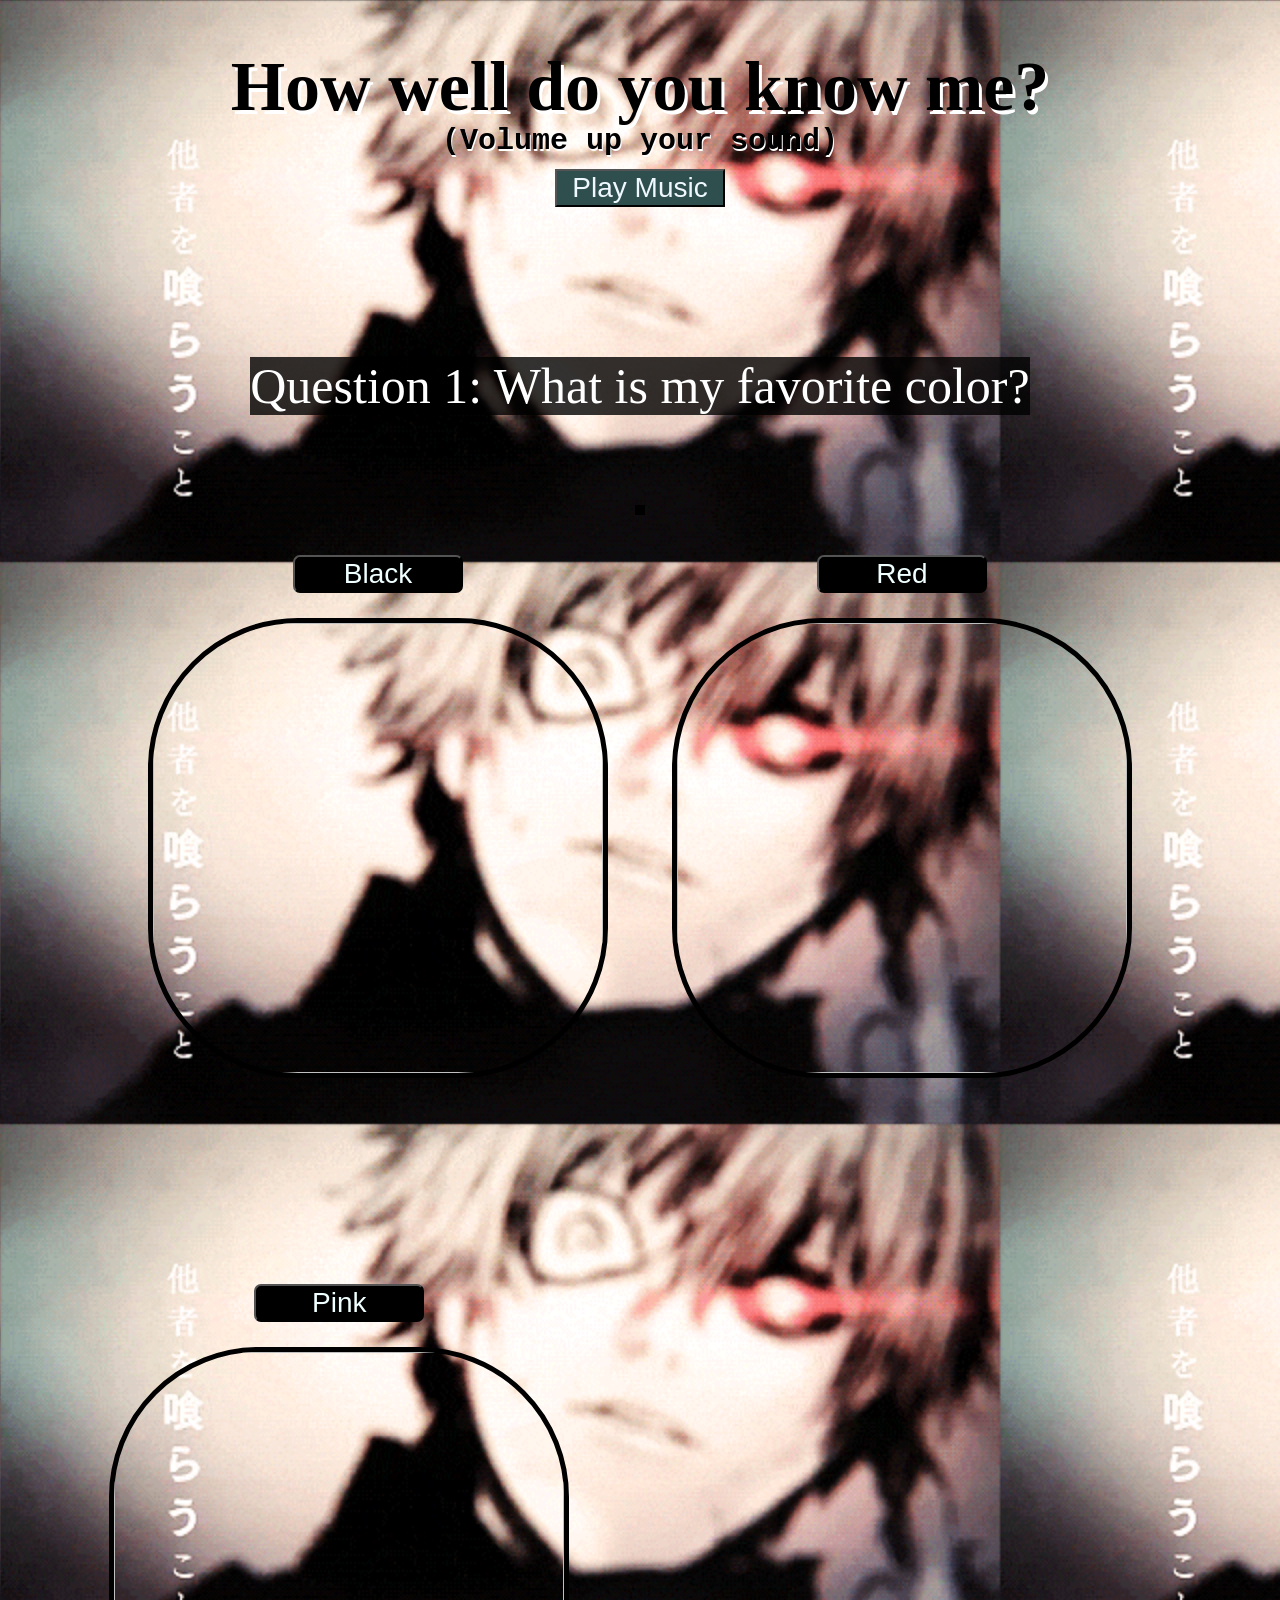
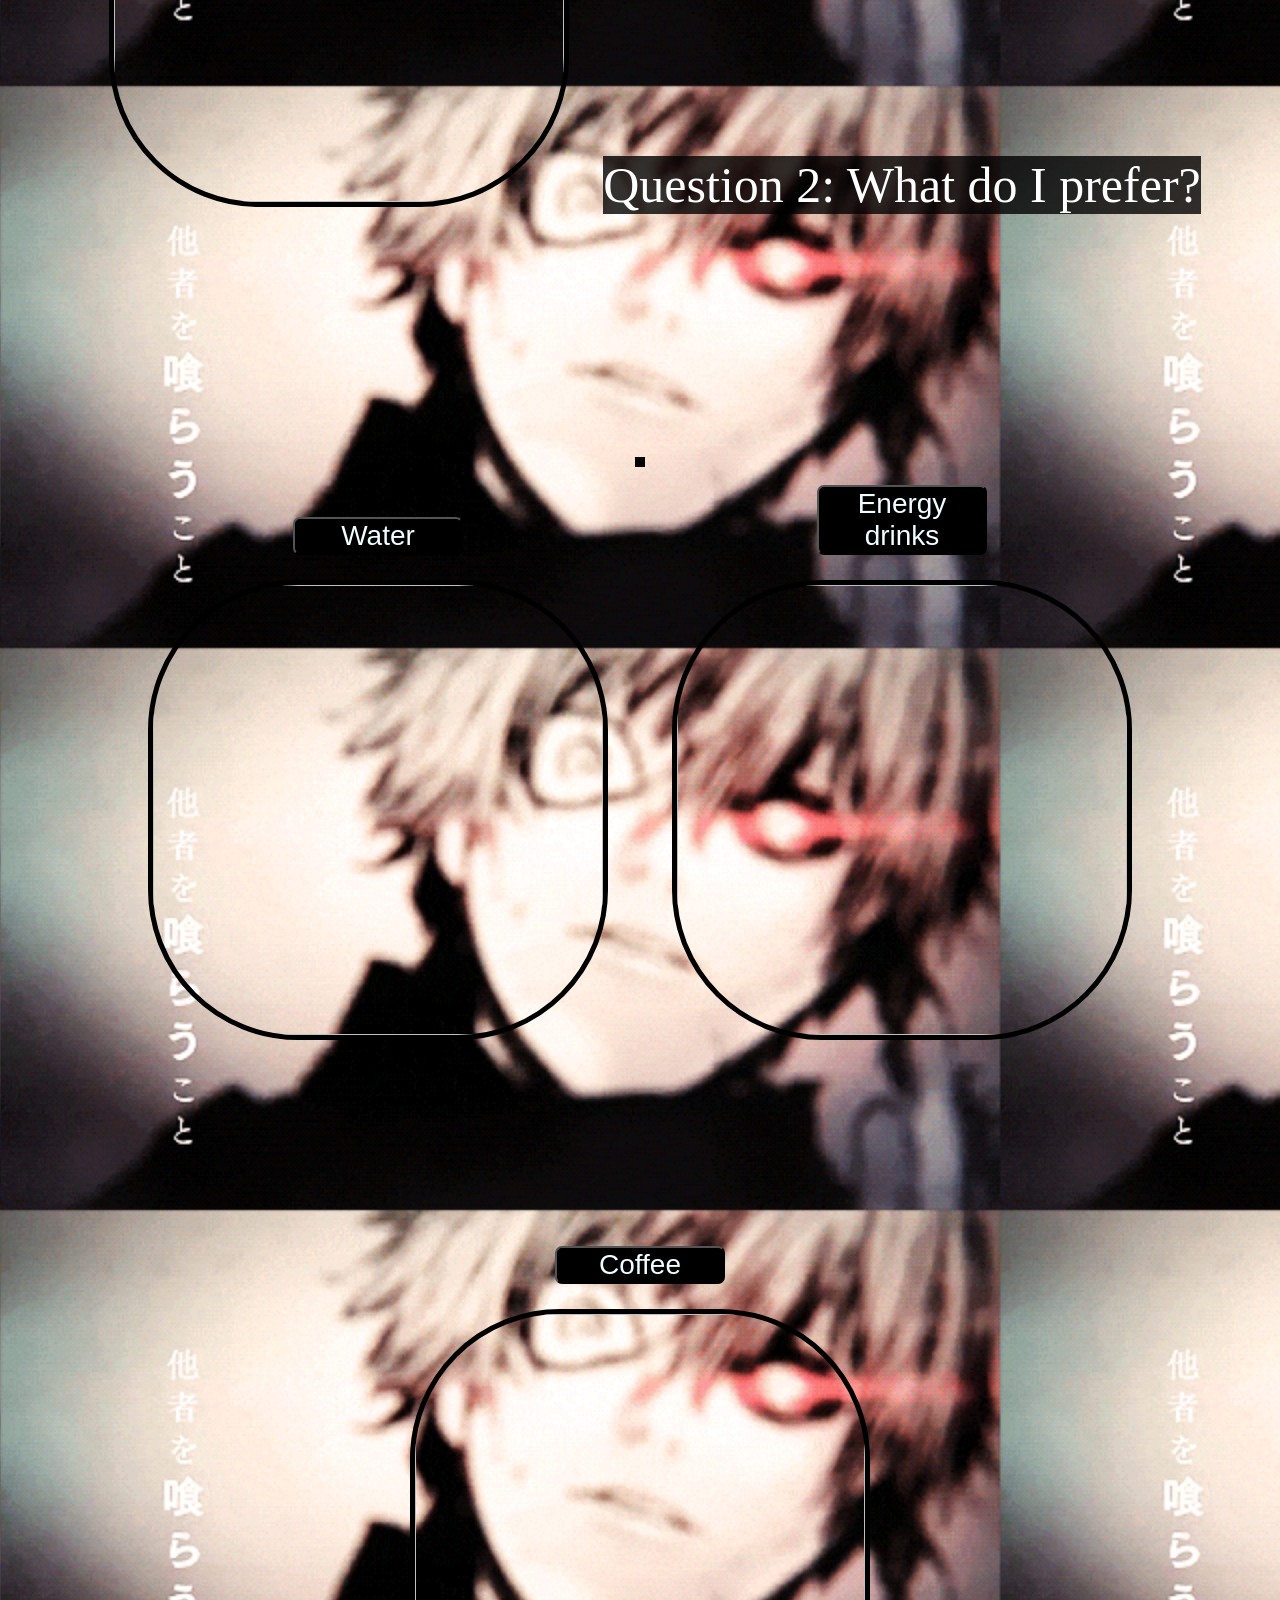
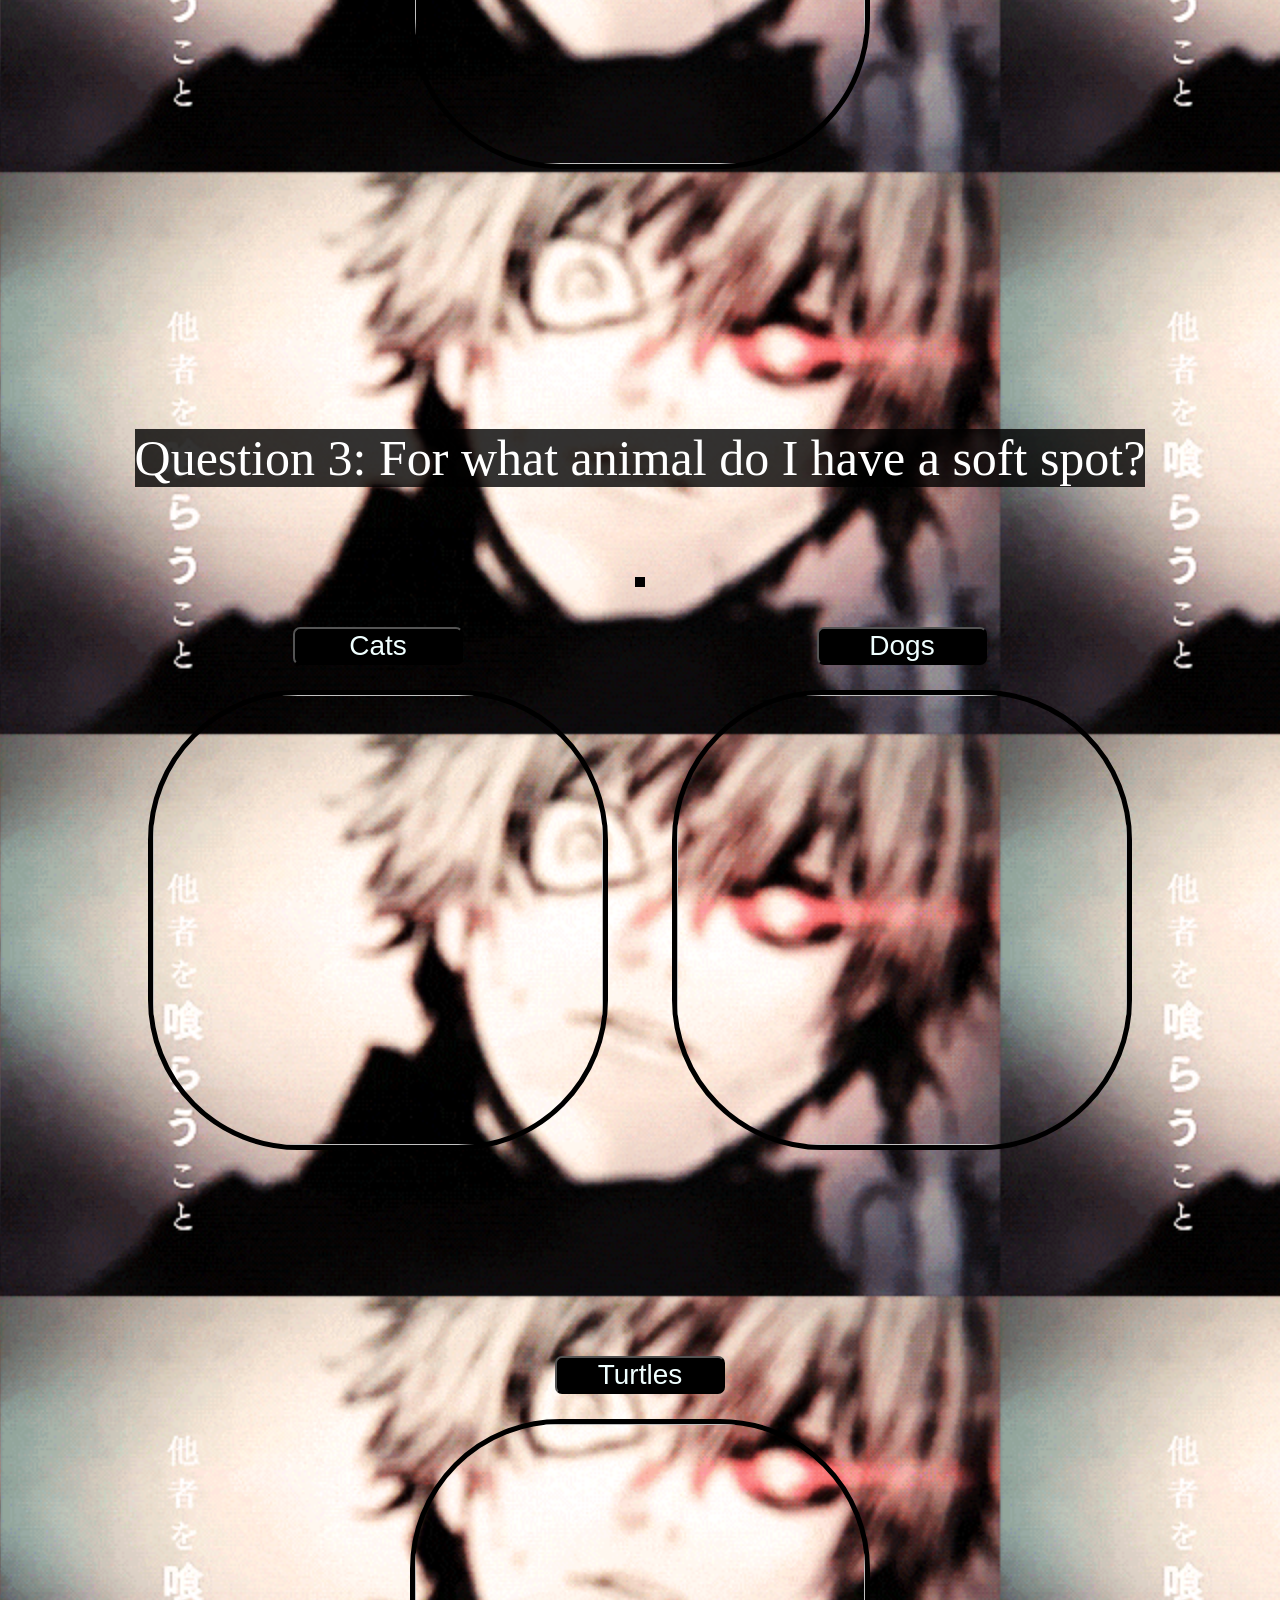
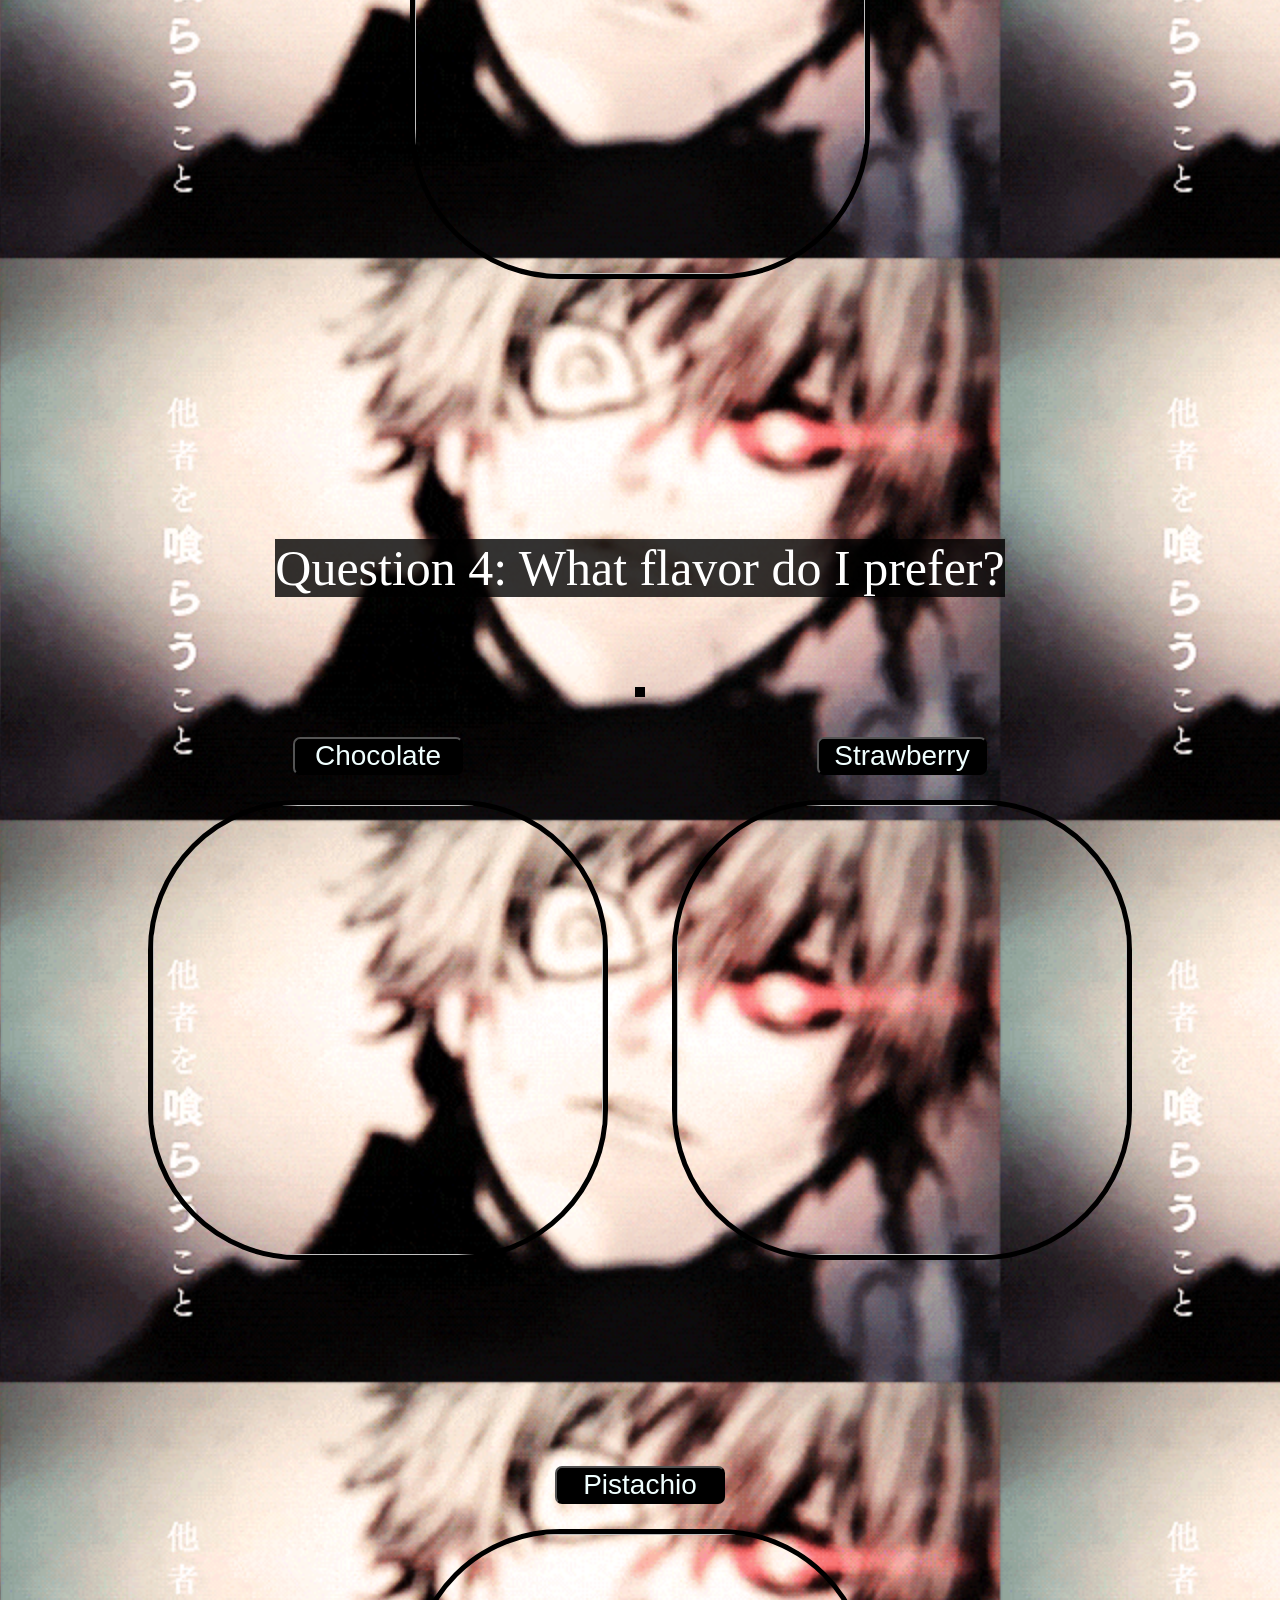
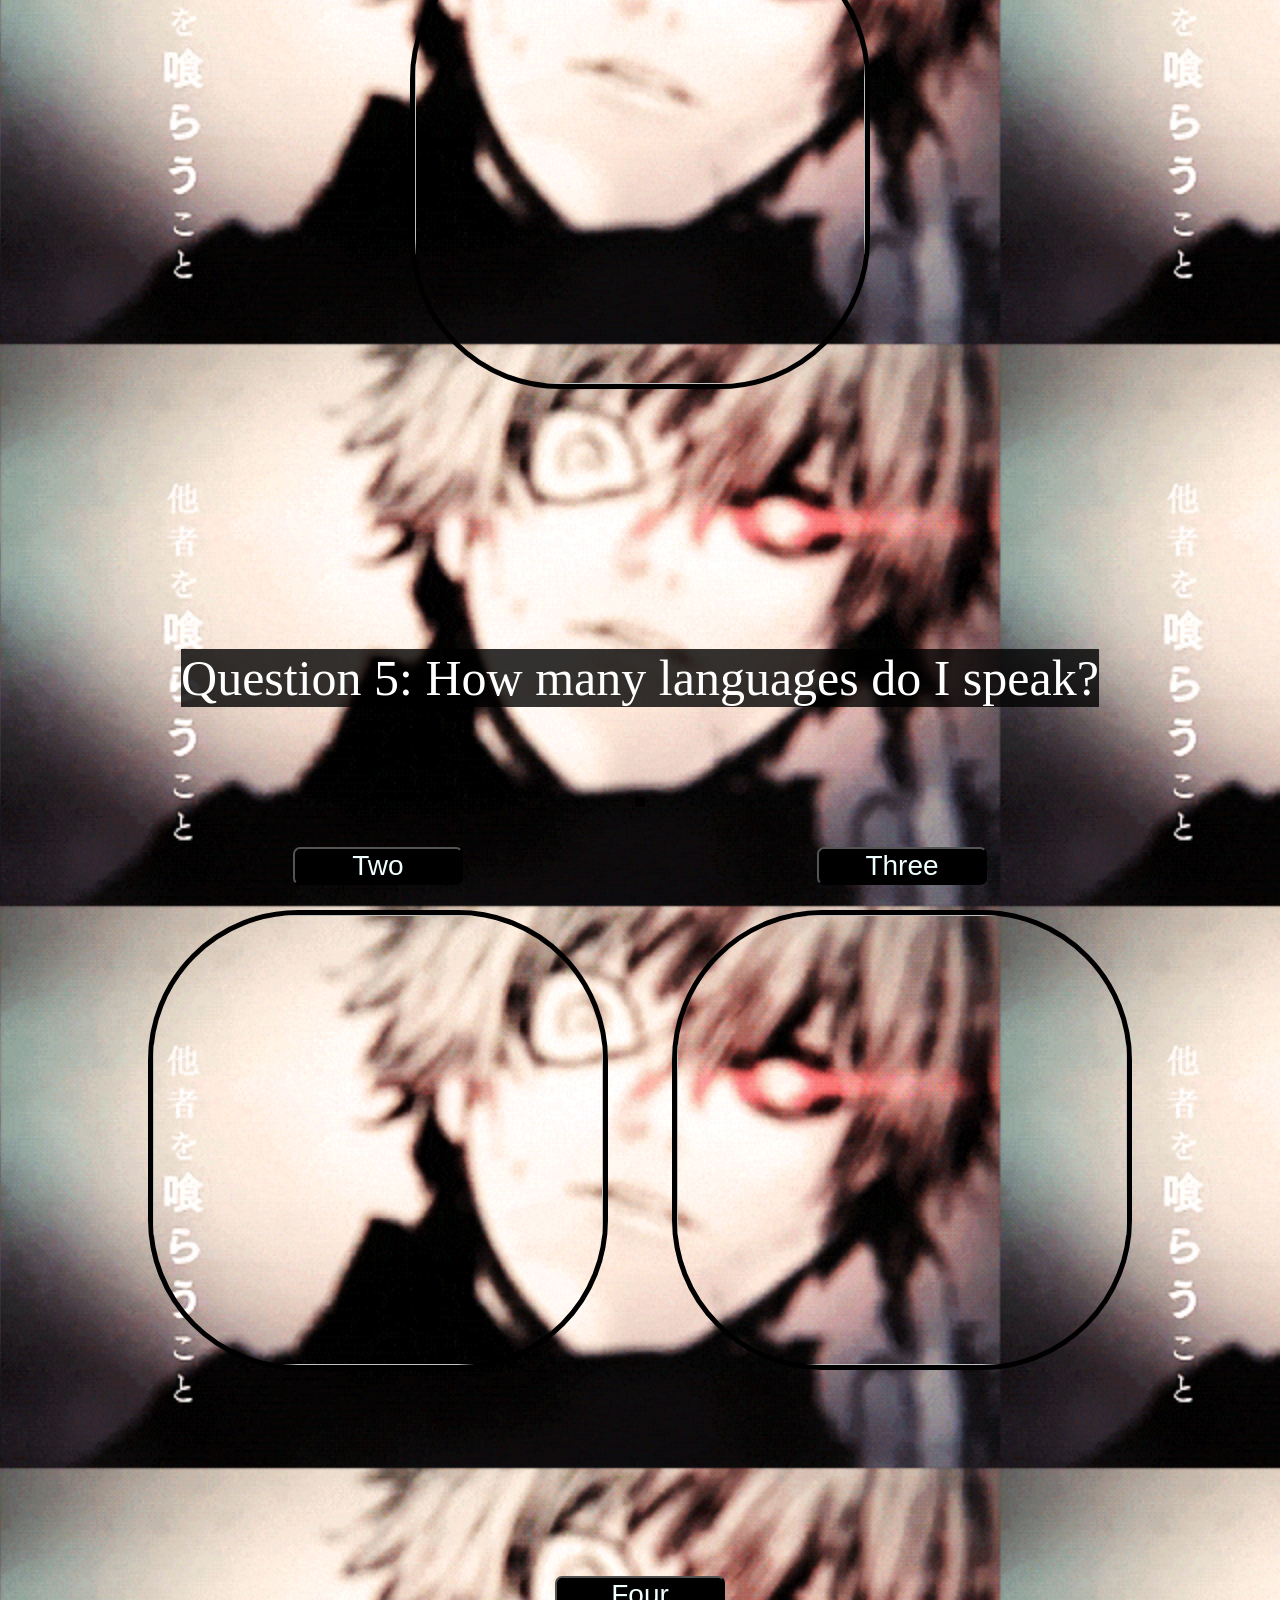
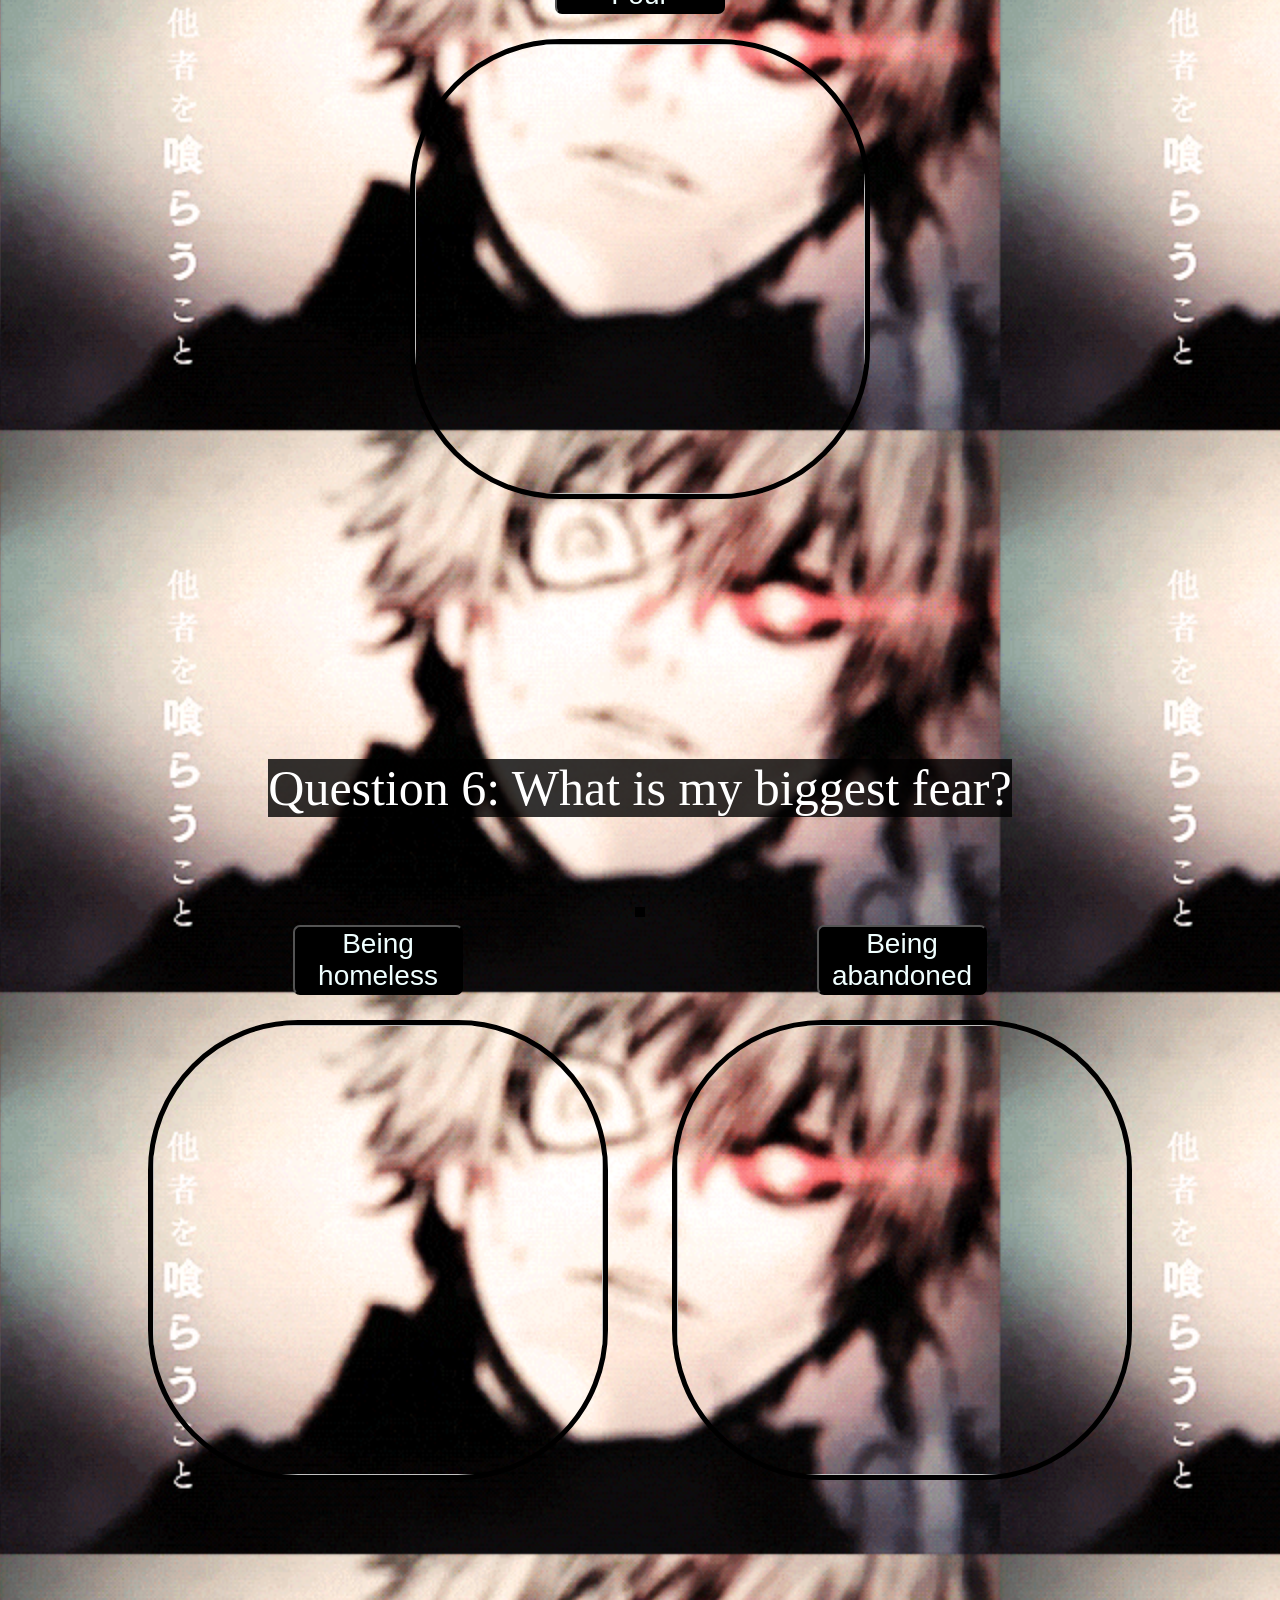
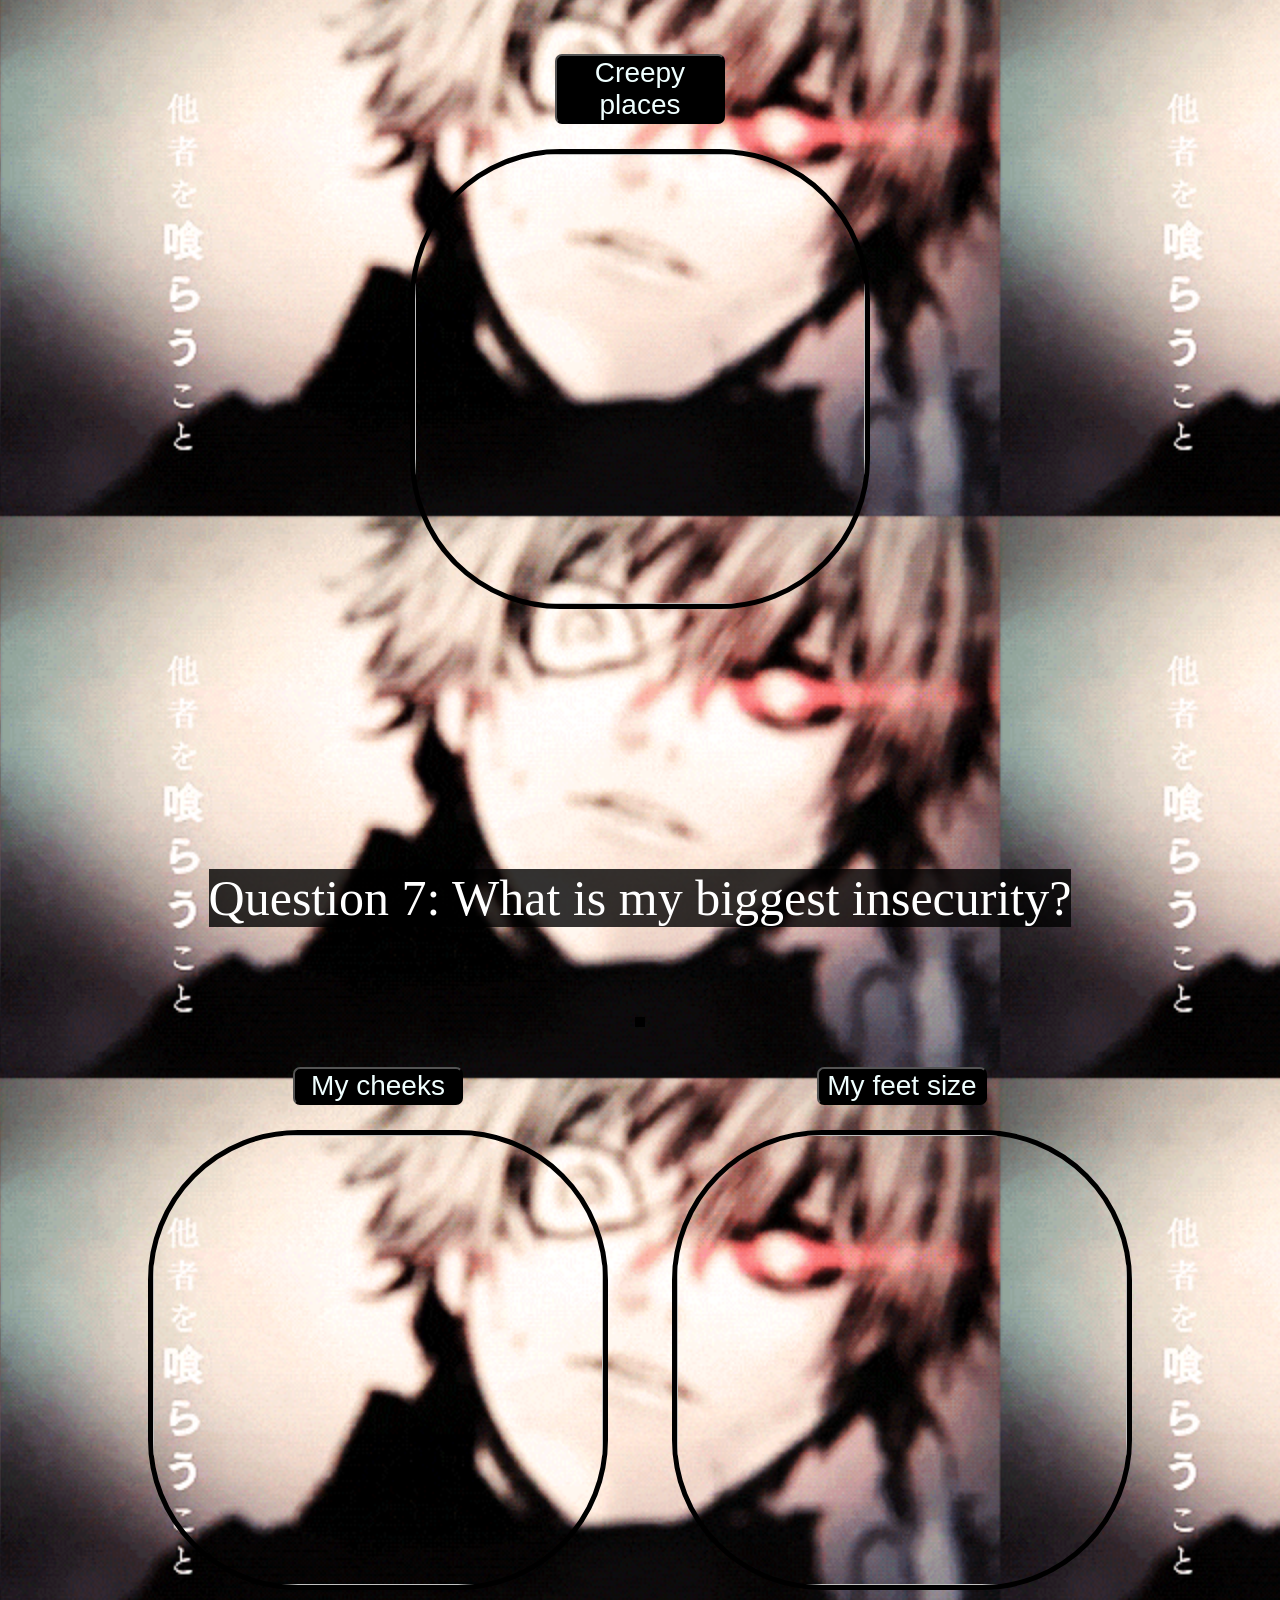
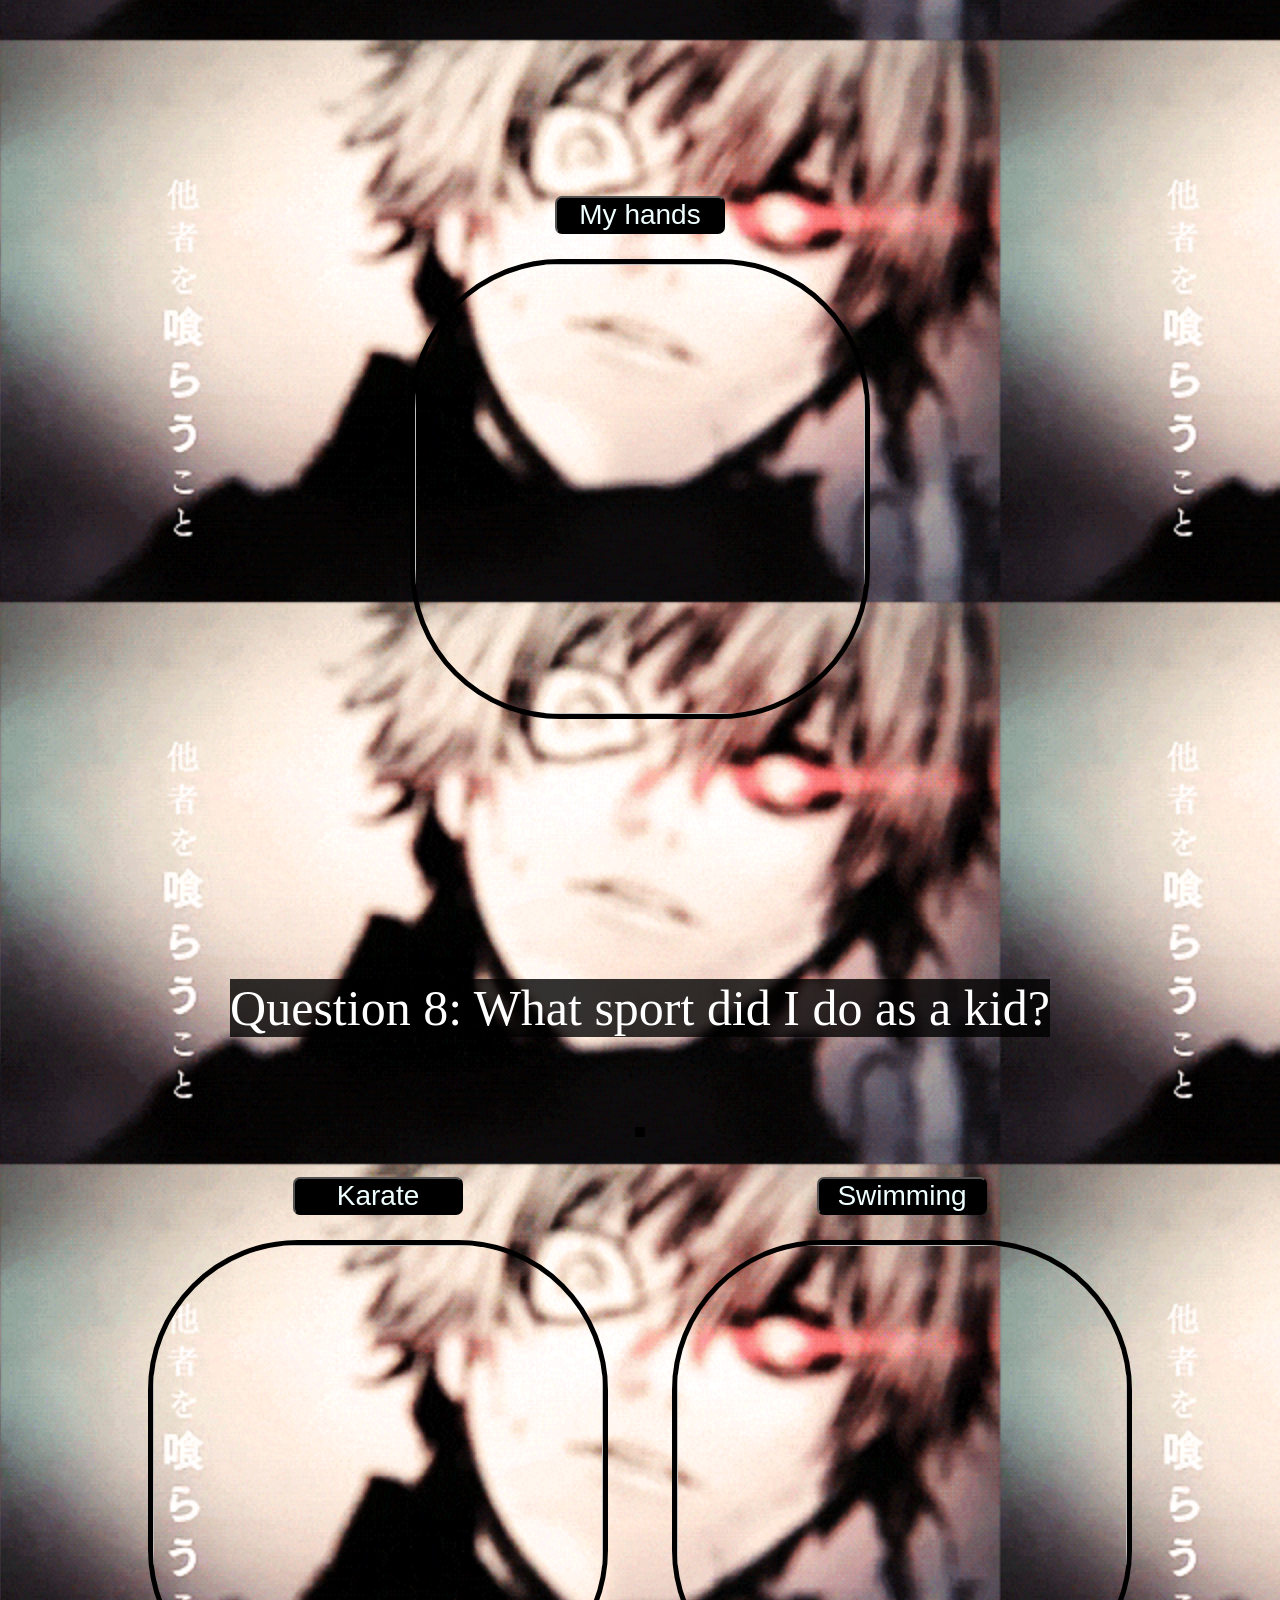
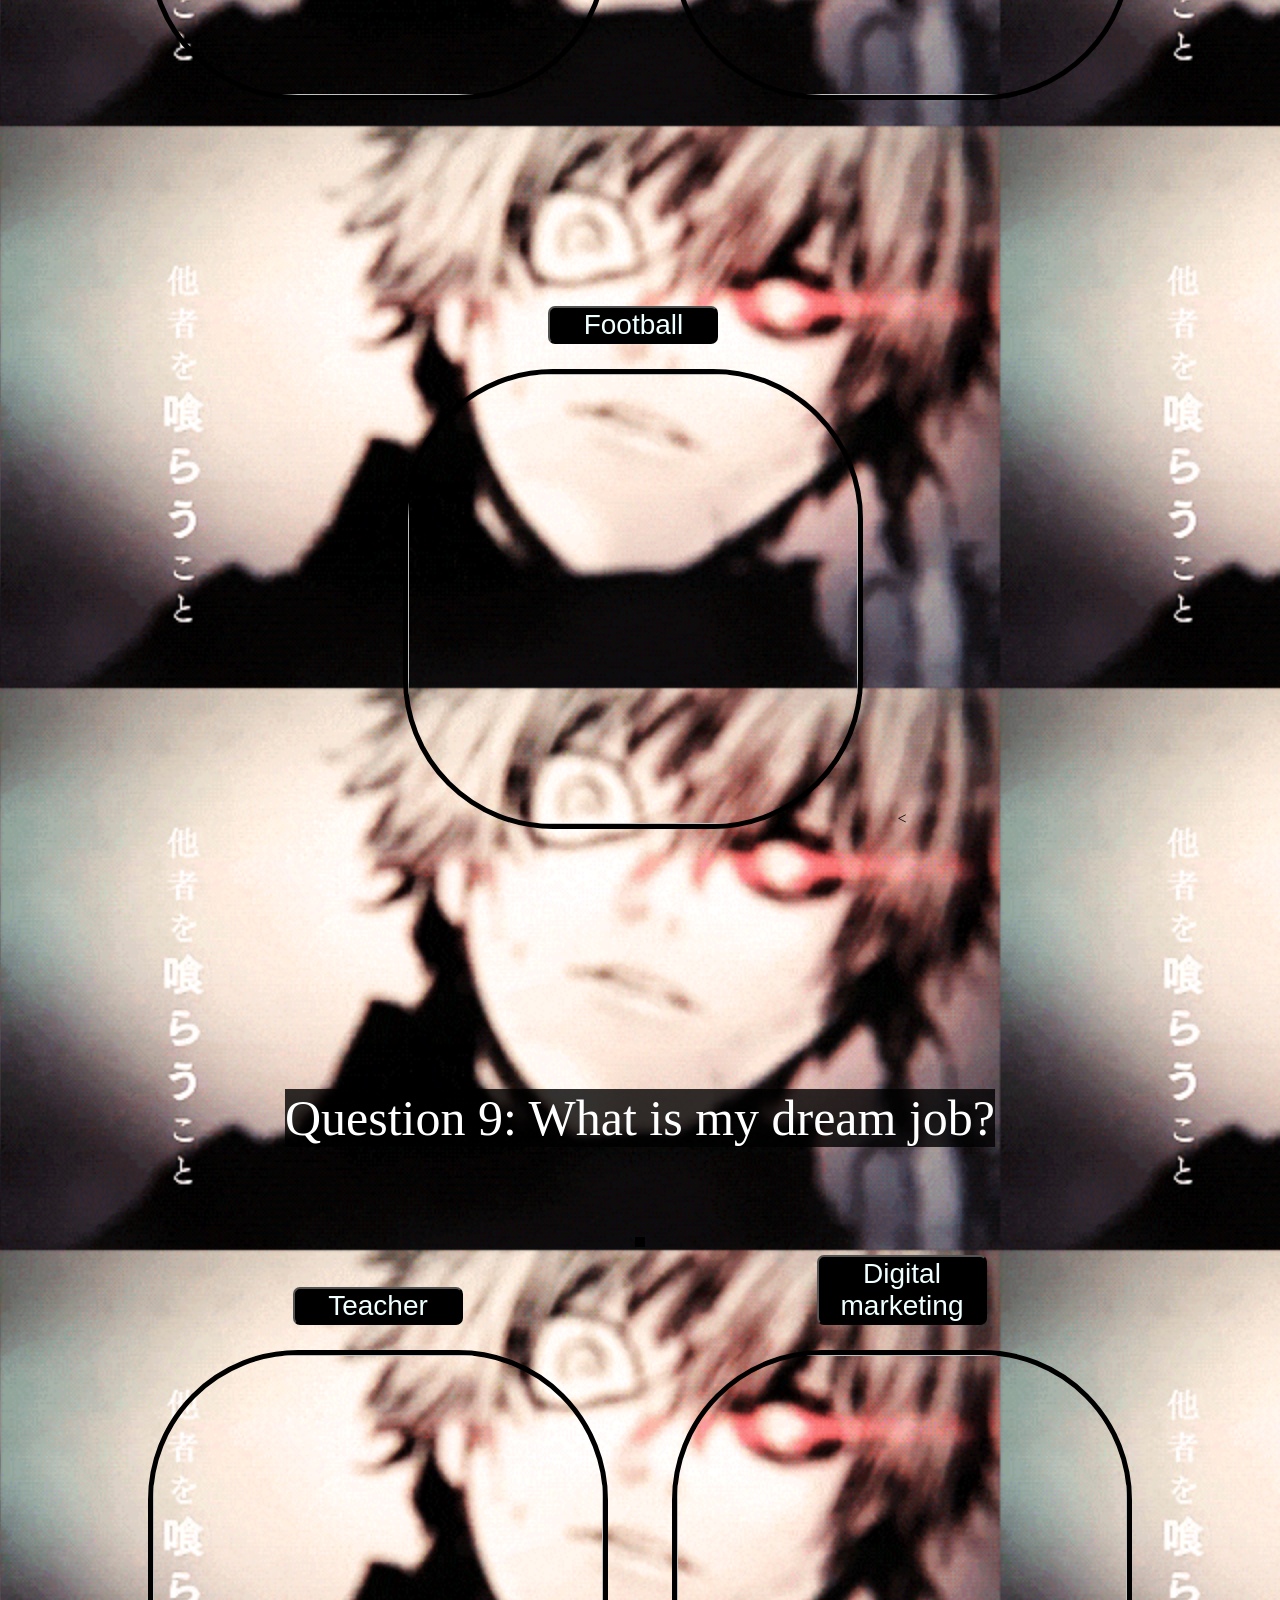
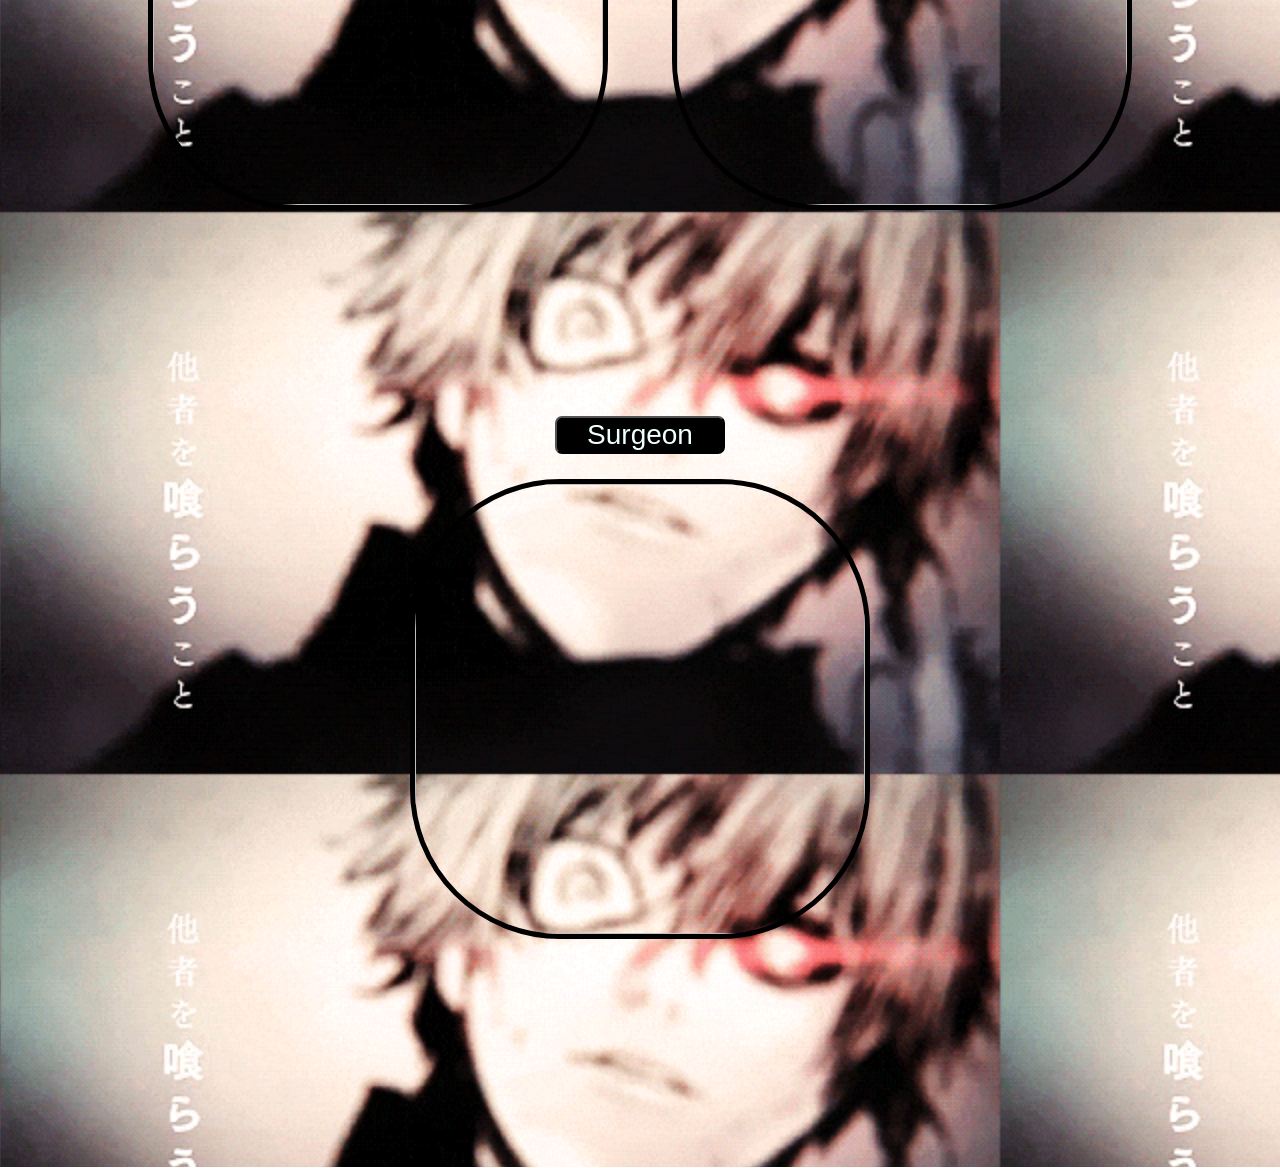
==== index.html @ 7a305b28 "Rename Untitled-1.html to index.html" ====
<!DOCTYPE html>
<html>

<head> 
    <link rel="stylesheet" href="style.css"> 
</head>

<audio id="correct" src="correct.mp3"></audio>
<audio id="wrong" src="wrong.mp3"></audio>


<body>
  
   <h1>How well do you know me?</h1>
   <h2>(Volume up your sound)</h2>

   <button onclick="document.getElementById('bgmusic').play()">Play Music</button><br>
   <audio id="bgmusic" src="Frostrelic.mp3" loop></audio>


  <p class="patata">Question 1: What is my favorite color?</p>
  <div style="text-align: center;">
    <p id="result"></p></div>
  <div class="option"> 
      <button onclick="check('black')">Black</button>
      <img src="C:\Users\linat\PROJECTS\Quiz\4ae82e7afba4f3536e05ad28e32b7b37.jpg">
 </div>

 <div class="option">
      <button onclick="check('red')">Red</button>
      <img src="C:\Users\linat\PROJECTS\Quiz\1303986.jpg">
 </div>
   
 <div class="option">
      <button onclick="check('pink')">Pink</button>
      <img src="C:\Users\linat\PROJECTS\Quiz\9b08cd5c6112f12108e536bc037d3733.jpg">
 </div>
      



  <p class="patata">Question 2: What do I prefer?</p>
  <div style="text-align: center;">
    <p id="result2"></p>
  </div>
  <div class="option"> 
  <div class="option">
      <button onclick="check2('water')">Water</button>
      <img src="C:\Users\linat\PROJECTS\Quiz\does-cold-water-hydrate-you-better-what-experts-really-say-1751589680103_1280.webp">
  </div>

  <div class="option">
      <button onclick="check2('energydrinks')">Energy drinks</button>
      <img src="C:\Users\linat\Downloads\electric-blue-monster-energy-drink.webp">
  </div>
  
  <div class="option">
      <button onclick="check2('coffee')">Coffee</button>
      <img src="C:\Users\linat\PROJECTS\Quiz\cup-coffee-coffee-beans-latte-art_948658-86.avif">
  </div>
      
    


 <p class="patata">Question 3: For what animal do I have a soft spot?</p>
 <div style="text-align: center;">
    <p id="result3"></p></div>

 <div class="option">
      <button onclick="check3('cats')">Cats</button>
      <img src="C:\Users\linat\PROJECTS\Quiz\7bc2fcd6888cfd11b76c9754ceda4e8c.jpg">
 </div>
   
<div class="option">
     <button onclick="check3('dogs')">Dogs</button>
     <img src="C:\Users\linat\PROJECTS\Quiz\d78045fa2a392993e5b46b024b57fb79.jpg">
</div>

<div class="option">
     <button onclick="check3('turtles')">Turtles</button>
     <img src="C:\Users\linat\PROJECTS\Quiz\2ce1ef9221be43d6edb7bc86872fa0fe.jpg">
</div>
   

  
    

<p class="patata">Question 4: What flavor do I prefer? </p>
<div style="text-align: center;">
    <p id="result4"></p>
  </div>
<div class="option">
     <button onclick="check4('chocolate')">Chocolate</button>
     <img src="C:\Users\linat\PROJECTS\Quiz\Delicious-Chocolate-Ice-Cream-Recipe-1024x1024.webp">
</div>
  
<div class="option">
    <button onclick="check4('strawberry')">Strawberry</button>
   <img src="C:\Users\linat\PROJECTS\Quiz\strawberry-ice-cream.webp">
</div>

<div class="option">
   <button onclick="check4('pistachio')">Pistachio</button>
  <img src="C:\Users\linat\PROJECTS\Quiz\Pistachio-Ice-Cream-Served-with-Fresh-Pistachios-scaled.webp">
</div>
    
   
    

 <p class="patata">Question 5: How many languages do I speak? </p>
 <div style="text-align: center;">
    <p id="result5"></p>
  </div>
 <div class="option">
     <button onclick="check5('two')">Two</button>
     <img src="C:\Users\linat\PROJECTS\Quiz\6678b20b8b4306eebec64daca9948fda.jpg">
 </div>

 <div class="option">
     <button onclick="check5('three')">Three</button>
     <img src="C:\Users\linat\PROJECTS\Quiz\cf7afb7625d502152d4756a82e4521d6.jpg">
 </div>
    
 <div class="option">
     <button onclick="check5('four')">Four</button>
     <img src="C:\Users\linat\PROJECTS\Quiz\8556ee8c5bb9999357520a0454ac1b48.jpg">
 </div>
   
     
    
    

<p class="patata">Question 6: What is my biggest fear?</p>
<div style="text-align: center;">
    <p id="result6"></p>
  </div>
<div class="option">
     <button onclick="check6('homeless')">Being homeless</button>
     <img src="C:\Users\linat\PROJECTS\Quiz\323e214e92e20cfb0029451d6a2c2ab1.jpg">
</div>

  <div class="option">
     <button onclick="check6('person')">Being abandoned</button>
     <img src="C:\Users\linat\PROJECTS\Quiz\6682b178e311bf6d5ff49b003f639c8a.jpg">
</div>

  <div class="option">
      <button onclick="check6('creepy')">Creepy places</button>
      <img src="C:\Users\linat\PROJECTS\Quiz\3b6c88294edb7ac0a478be3ce6372964.jpg">
</div>
   
   
    


 <p class="patata">Question 7: What is my biggest insecurity? </p>
 <div style="text-align: center;">
    <p id="result7"></p>
  </div>
 <div class="option">
  <button onclick="check7('cheeks')">My cheeks</button>
     <img src="C:\Users\linat\PROJECTS\Quiz\2597b7b7d88108025544d92c7ecd1c79.jpg">
 </div>

 <div class="option">
     <button onclick="check7('feet')">My feet size</button>
     <img src="C:\Users\linat\PROJECTS\Quiz\3698abbe793292daf4c96a4d3e3257f7.jpg">
 </div>

 <div class="option">
     <button onclick="check7('hands')">My hands</button>
     <img src="C:\Users\linat\PROJECTS\Quiz\03705bc460af3374f0b24f7eef009f60.jpg">
 </div>
   
    
    
    

 <p class="patata">Question 8: What sport did I do as a kid? </p>
 <div style="text-align: center;">
    <p id="result8"></p>
  </div>
  <div class="option">
      <button onclick="check8('karate')">Karate</button>
      <img src="C:\Users\linat\PROJECTS\Quiz\91d2385d6e39408d4229f7a977fda6e5.jpg">
  </div>

   <div class="option">
      <button onclick="check8('swimming')">Swimming</button>
      <img src="C:\Users\linat\PROJECTS\Quiz\8cd84754d27700005bfed6b02853f7be.jpg">
   </div>

    <div class="option">
      <button onclick="check8('football')">Football</button>
      <img src="C:\Users\linat\PROJECTS\Quiz\9b5a41581d6d1eec812130060d48541e.jpg" >
    </div>
   <
    
   
    

<p class="patata">Question 9: What is my dream job?</p>
<div style="text-align: center;">
    <p id="result9"></p>
  </div>
<div class="option">
   <button onclick="check9('teacher')">Teacher</button>
   <img src="C:\Users\linat\PROJECTS\Quiz\b84af1073b7ab9e3f248c406252d9e65.jpg">
</div>

<div class="option">
  <button onclick="check9('marketing')">Digital marketing</button>
  <img src="C:\Users\linat\PROJECTS\Quiz\a56b0e605433f6d8e84ca0929c73f819.jpg">
</div>

<div class="option">
  <button onclick="check9('surgeon')">Surgeon</button>
  <img src="C:\Users\linat\PROJECTS\Quiz\e9c7a196fd9171a1419e610d03ede36a.jpg">
</div>
   
    
  
</body>
   
</html>



<script>
  let score = 0;
  let answered1 = false;
  let answered2 = false;
  let answered3 = false;
  let answered4 = false;
  let answered5 = false;
  let answered6 = false;
  let answered7 = false;
  let answered8 = false;
  let answered9 = false;
  


  function check(answer) {
if(answered1) return;
answered1= true;
    if(answer==='black') {
        score++;
        document.getElementById('correct').play();
        document.getElementById('result').textContent='Correct!';
        document.getElementById('result').style.color='green';
    } else{
       document.getElementById('wrong').play();
       document.getElementById('result').textContent='WRONG! the correct answer is black';
       document.getElementById('result').style.color='red';
    } 
  }


  function check2(answer) {
if(answered2) return;
answered2= true;
    if(answer==='coffee') {
        score++;
        document.getElementById('correct').play();
        document.getElementById('result2').textContent='Correct!';
        document.getElementById('result2').style.color='green';
    } else{
       document.getElementById('wrong').play();
       document.getElementById('result2').textContent='WRONG! the correct answer is coffee';
       document.getElementById('result2').style.color='red';
    } 
  }


  function check3(answer) {
if(answered3) return;
answered3= true;
    if(answer==='cats') {
        score++;
        document.getElementById('correct').play();
        document.getElementById('result3').textContent='Correct!';
        document.getElementById('result3').style.color='green';
    } else{
       document.getElementById('wrong').play();
       document.getElementById('result3').textContent='WRONG! the correct answer is cats';
       document.getElementById('result3').style.color='red';
    } 
  }
 

 function check4(answer) {
if(answered4) return;
answered4= true;
    if(answer==='strawberry') {
        score++;
        document.getElementById('correct').play();
        document.getElementById('result4').textContent='Correct!';
        document.getElementById('result4').style.color='green';
    } else{
       document.getElementById('wrong').play();
       document.getElementById('result4').textContent='WRONG! the correct answer is strawberry';
       document.getElementById('result4').style.color='red';
    } 
  }

 function check5(answer) {
if(answered5) return;
answered5= true;
    if(answer==='three') {
        score++;
        document.getElementById('correct').play();
        document.getElementById('result5').textContent='Correct!';
        document.getElementById('result5').style.color='green';
    } else{
       document.getElementById('wrong').play();
       document.getElementById('result5').textContent='WRONG! the correct answer is Three! ';
       document.getElementById('result5').style.color='red';
    } 
  }


   function check6(answer) {
if(answered6) return;
answered6= true;
    if(answer==='person') {
        score++;
        document.getElementById('correct').play();
        document.getElementById('result6').textContent='Correct!';
        document.getElementById('result6').style.color='green';
    } else{
       document.getElementById('wrong').play();
       document.getElementById('result6').textContent='WRONG! the correct answer is being abandoned ';
       document.getElementById('result6').style.color='red';
    } 
  }


   function check7(answer) {
if(answered7) return;
answered7= true;
    if(answer==='hands') {
        score++;
        document.getElementById('correct').play();
        document.getElementById('result7').textContent='Correct!';
        document.getElementById('result7').style.color='green';
    } else{
       document.getElementById('wrong').play();
       document.getElementById('result7').textContent='WRONG! the correct answer is my hands! ';
       document.getElementById('result7').style.color='red';
    } 
  }


   function check8(answer) {
if(answered8) return;
answered8= true;
    if(answer==='karate') {
        score++;
        document.getElementById('correct').play();
        document.getElementById('result8').textContent='Correct!';
        document.getElementById('result8').style.color='green';
    } else{
       document.getElementById('wrong').play();
       document.getElementById('result8').textContent='WRONG! the correct answer is Karate! ';
       document.getElementById('result8').style.color='red';
    } 
  }


   function check9(answer) {
if(answered9) return;
answered9= true;
    if(answer==='surgeon') {
        score++;
        document.getElementById('correct').play();
        document.getElementById('result9').textContent='Correct!';
        document.getElementById('result9').style.color='green';
    } else{
       document.getElementById('wrong').play();
       document.getElementById('result9').textContent='WRONG! the correct answer is Surgeon! ';
       document.getElementById('result9').style.color='red';
    } 
  }


 


  
  </script>
---- style.css ----
h1{
    
    font-family: 'Segoe UI';
    font-size: 70px;
    text-shadow: 3px 4px 0 rgb(255, 255, 255);
    
}

h2{
    font-size: 30px;
   text-shadow: 1px 2px 0 white;
    margin-top: -50px;
    font-family: monospace;
    font-style:normal;
}

.patata{
     background-color: rgb(6, 5, 5);
     color:white;
     font-size: 50px;
    background-color: rgba(0, 0, 0, 0.8);
    display:inline-block;
   
}

.hey{
     font-size: 20px;
}

body{
    text-align: center;
}


.option{
    display: inline-block;
    text-align: center;
    margin: 10px;
   
}

.option img{
    display: block;
    width: 450px;
    height: 450px;
     margin-top: 70px;
    margin: 20px;
    object-fit: cover;
    border-radius: 150px;
   border:solid 5px black;
   margin-bottom: 200px;
   
   
}

.option button{
    margin-bottom: 5px;
    width: 170px;
    font-size: 28px;
    background-color: black;
    color: azure;
    border-radius: 7px;
}

p{
    font-size: 40px;
    
}

button{
     margin-bottom: 20px;
    width: 170px;
    font-size: 28px;
    margin-top: -200px;
    margin-bottom: 100px;
    background-color:darkslategray;
    color: aliceblue;
    
}

body{
    background-image: url('giphy.gif');
    background-size: 1000px;
    
   
}

#result{
    display: inline-block;
    padding: 5px;
    background-color: black;
    text-align: center;
}

#result2{
    display: inline-block;
    padding: 5px;
    background-color: black;
    text-align: center;
}

#result3{
    display: inline-block;
    padding: 5px;
    background-color: black;
    text-align: center;
}

#result4{
    display: inline-block;
    padding: 5px;
    background-color: black;
    text-align: center;
}

#result5{
    display: inline-block;
    padding: 5px;
    background-color: black;
    text-align: center;
}

#result6{
    display: inline-block;
    padding: 5px;
    background-color: black;
    text-align: center;
}

#result7{
    display: inline-block;
    padding: 5px;
    background-color: black;
    text-align: center;
}

#result8{
    display: inline-block;
    padding: 5px;
    background-color: black;
    text-align: center;
}


#result9{
    display: inline-block;
    padding: 5px;
    background-color: black;
    text-align: center;
}
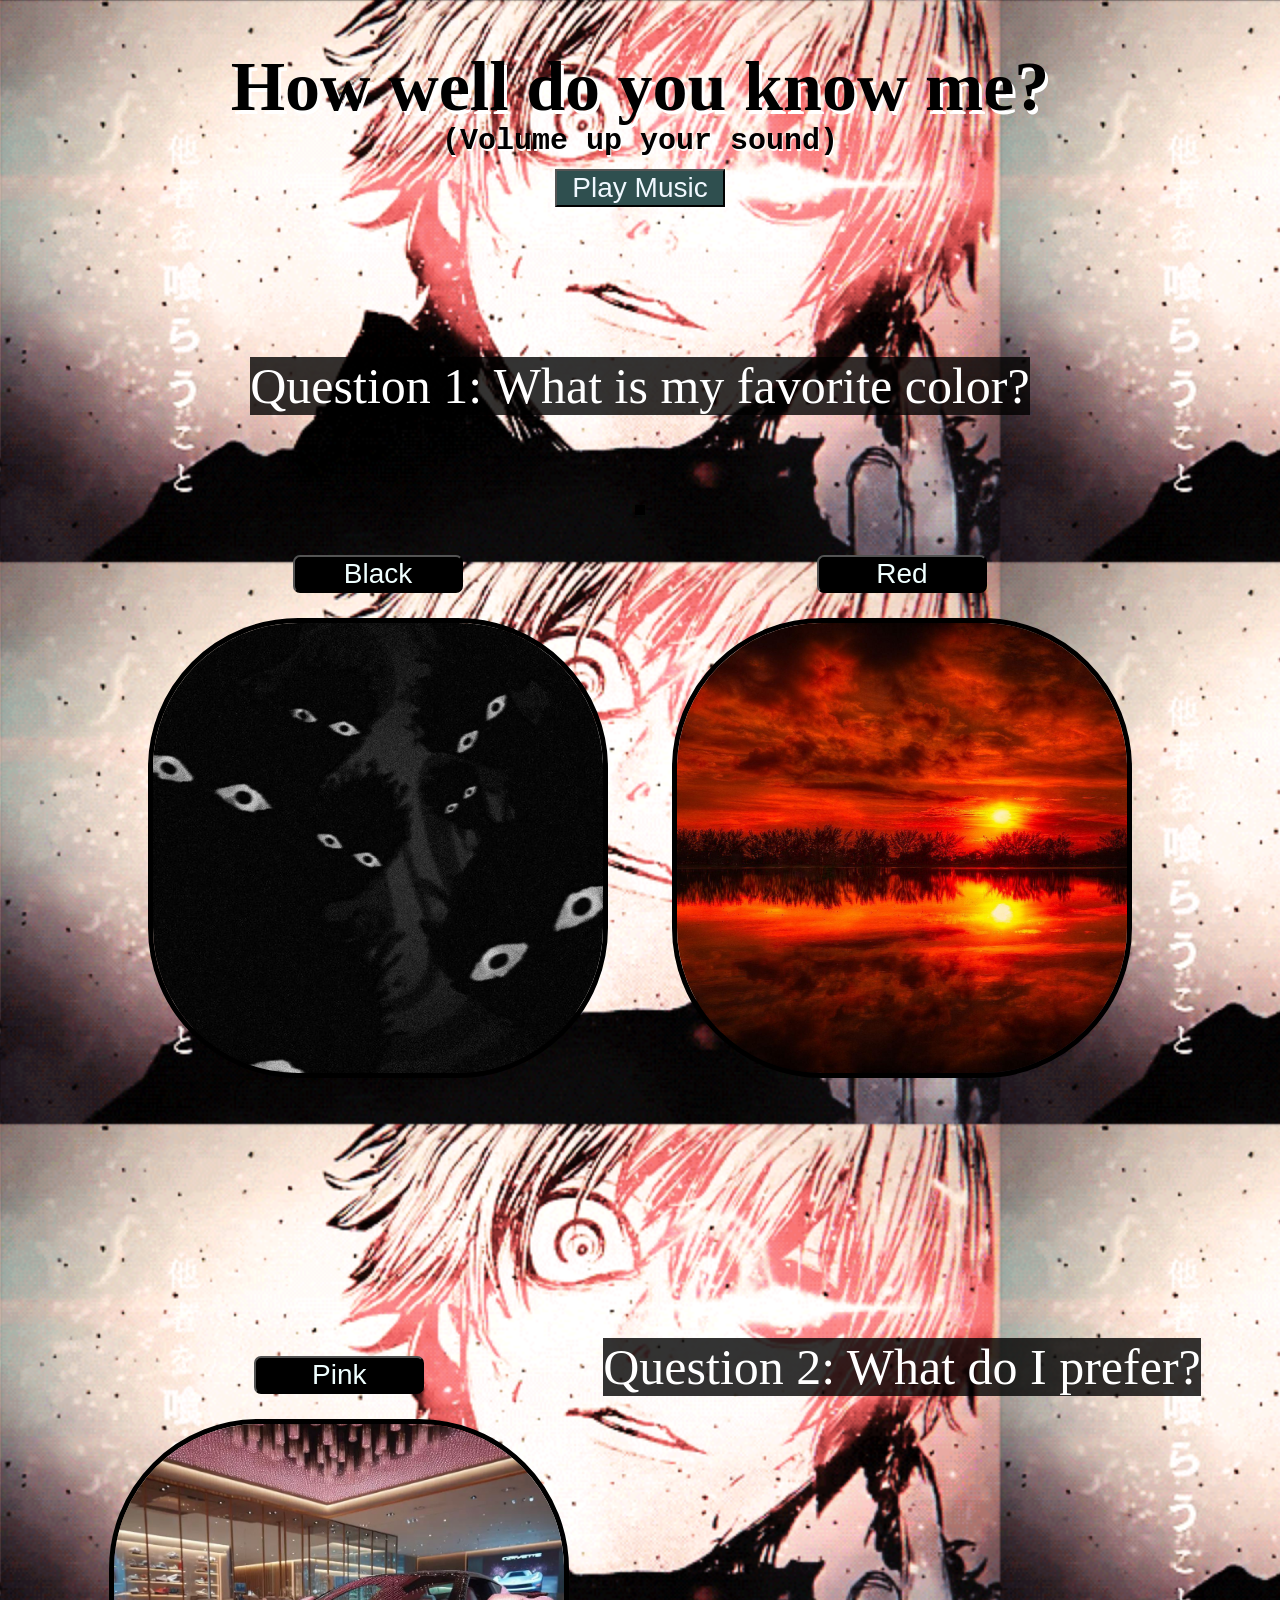
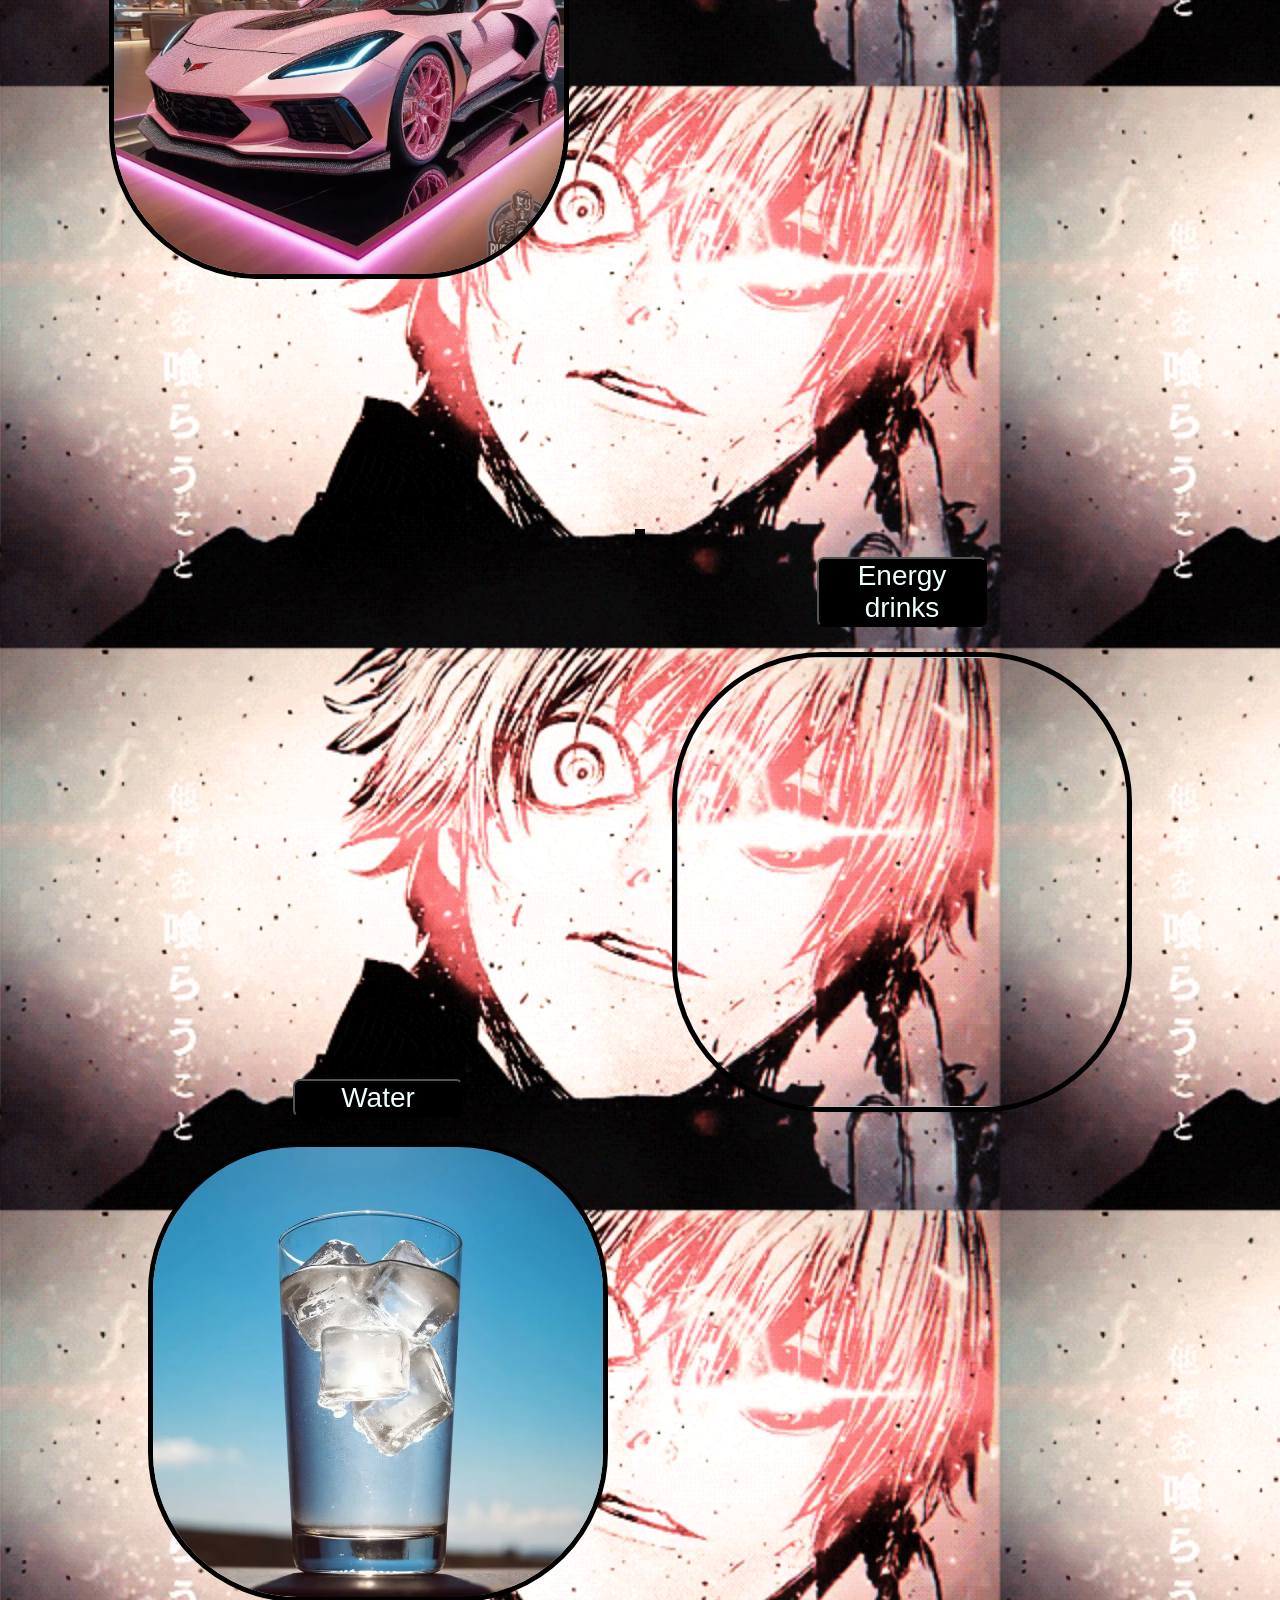
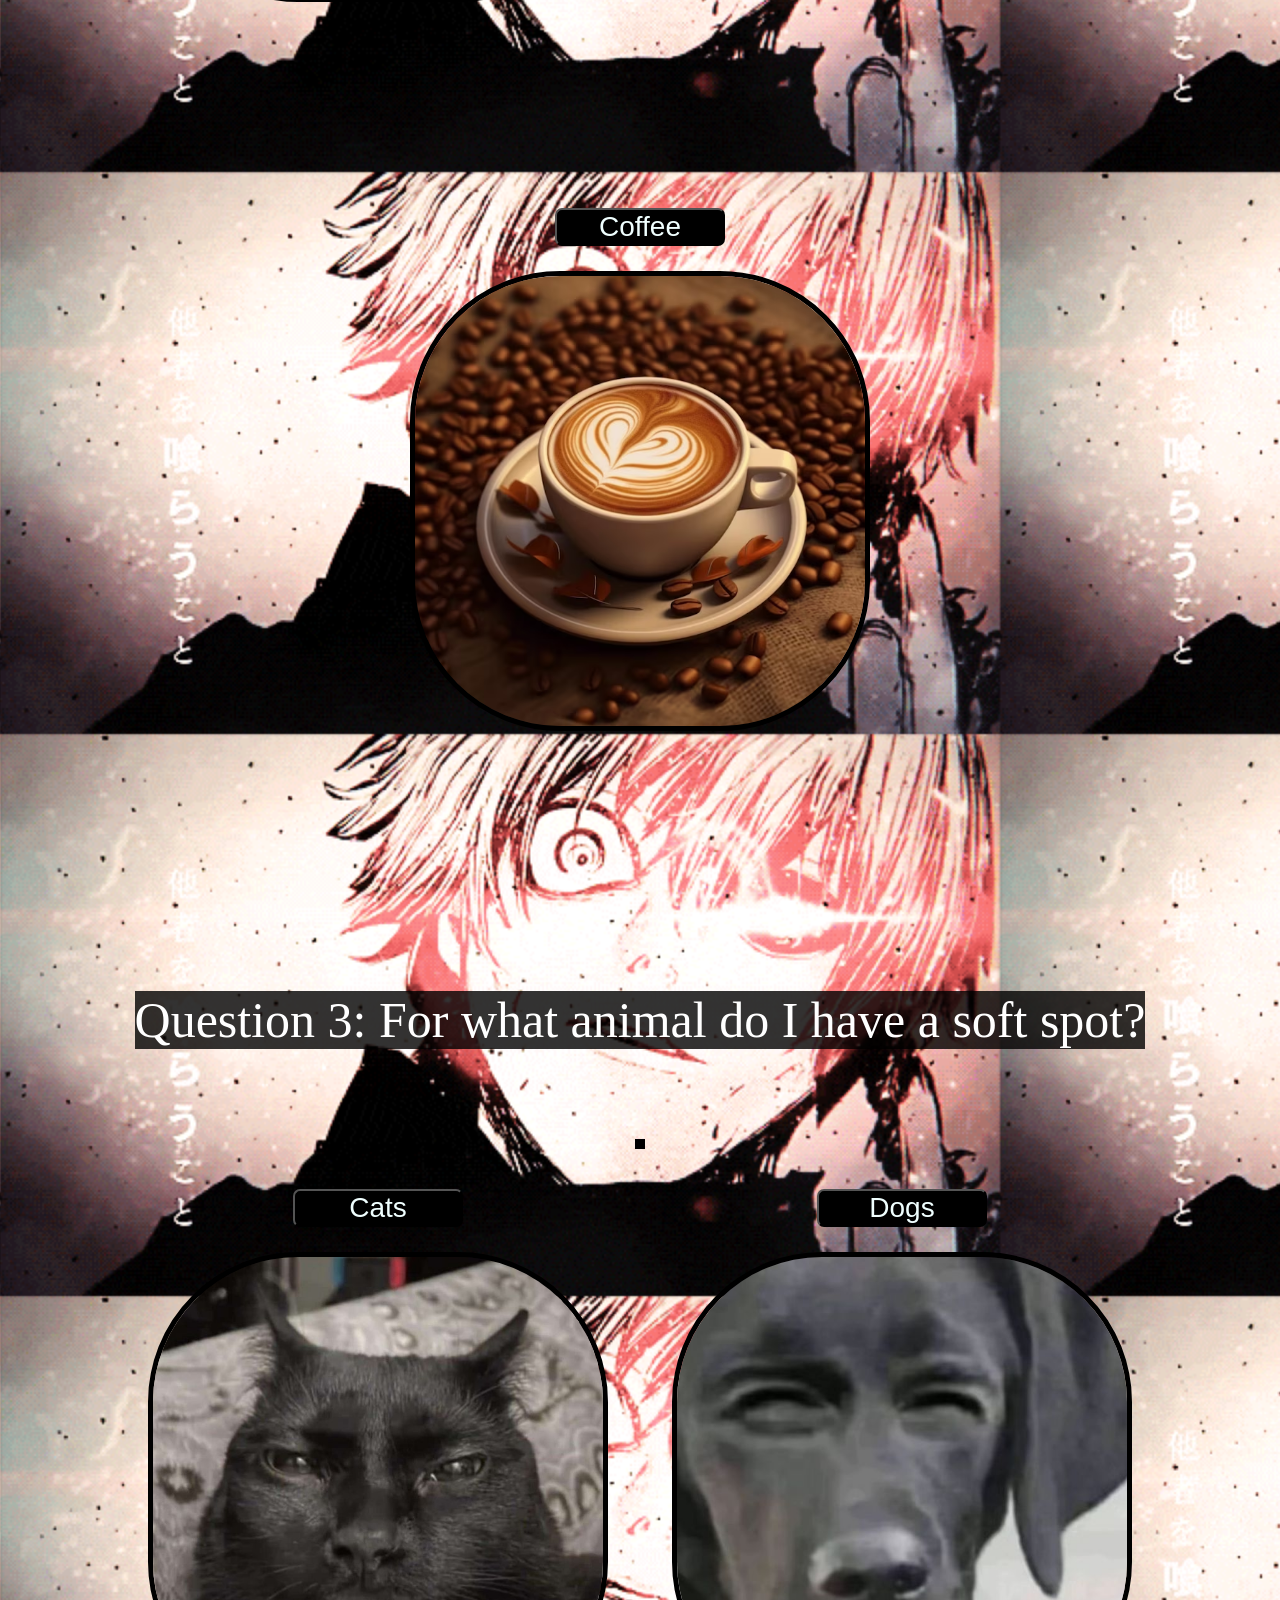
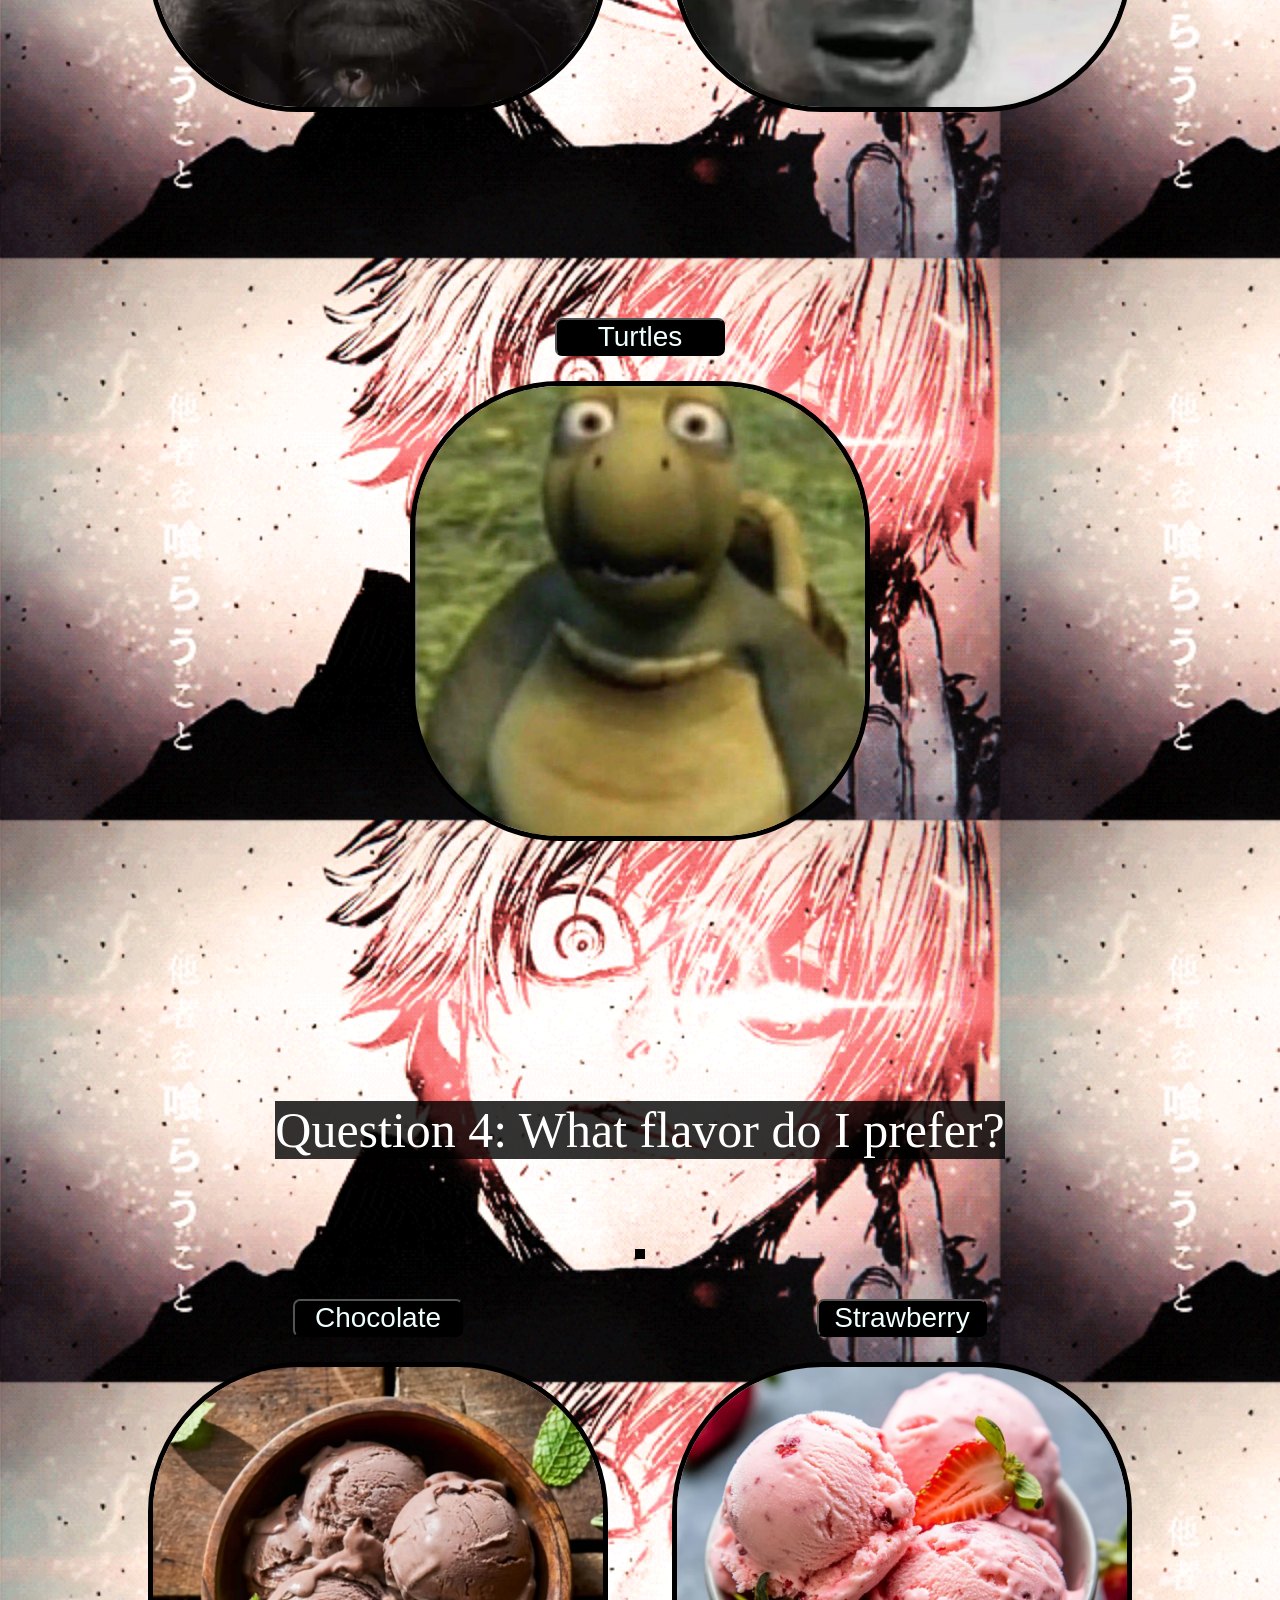
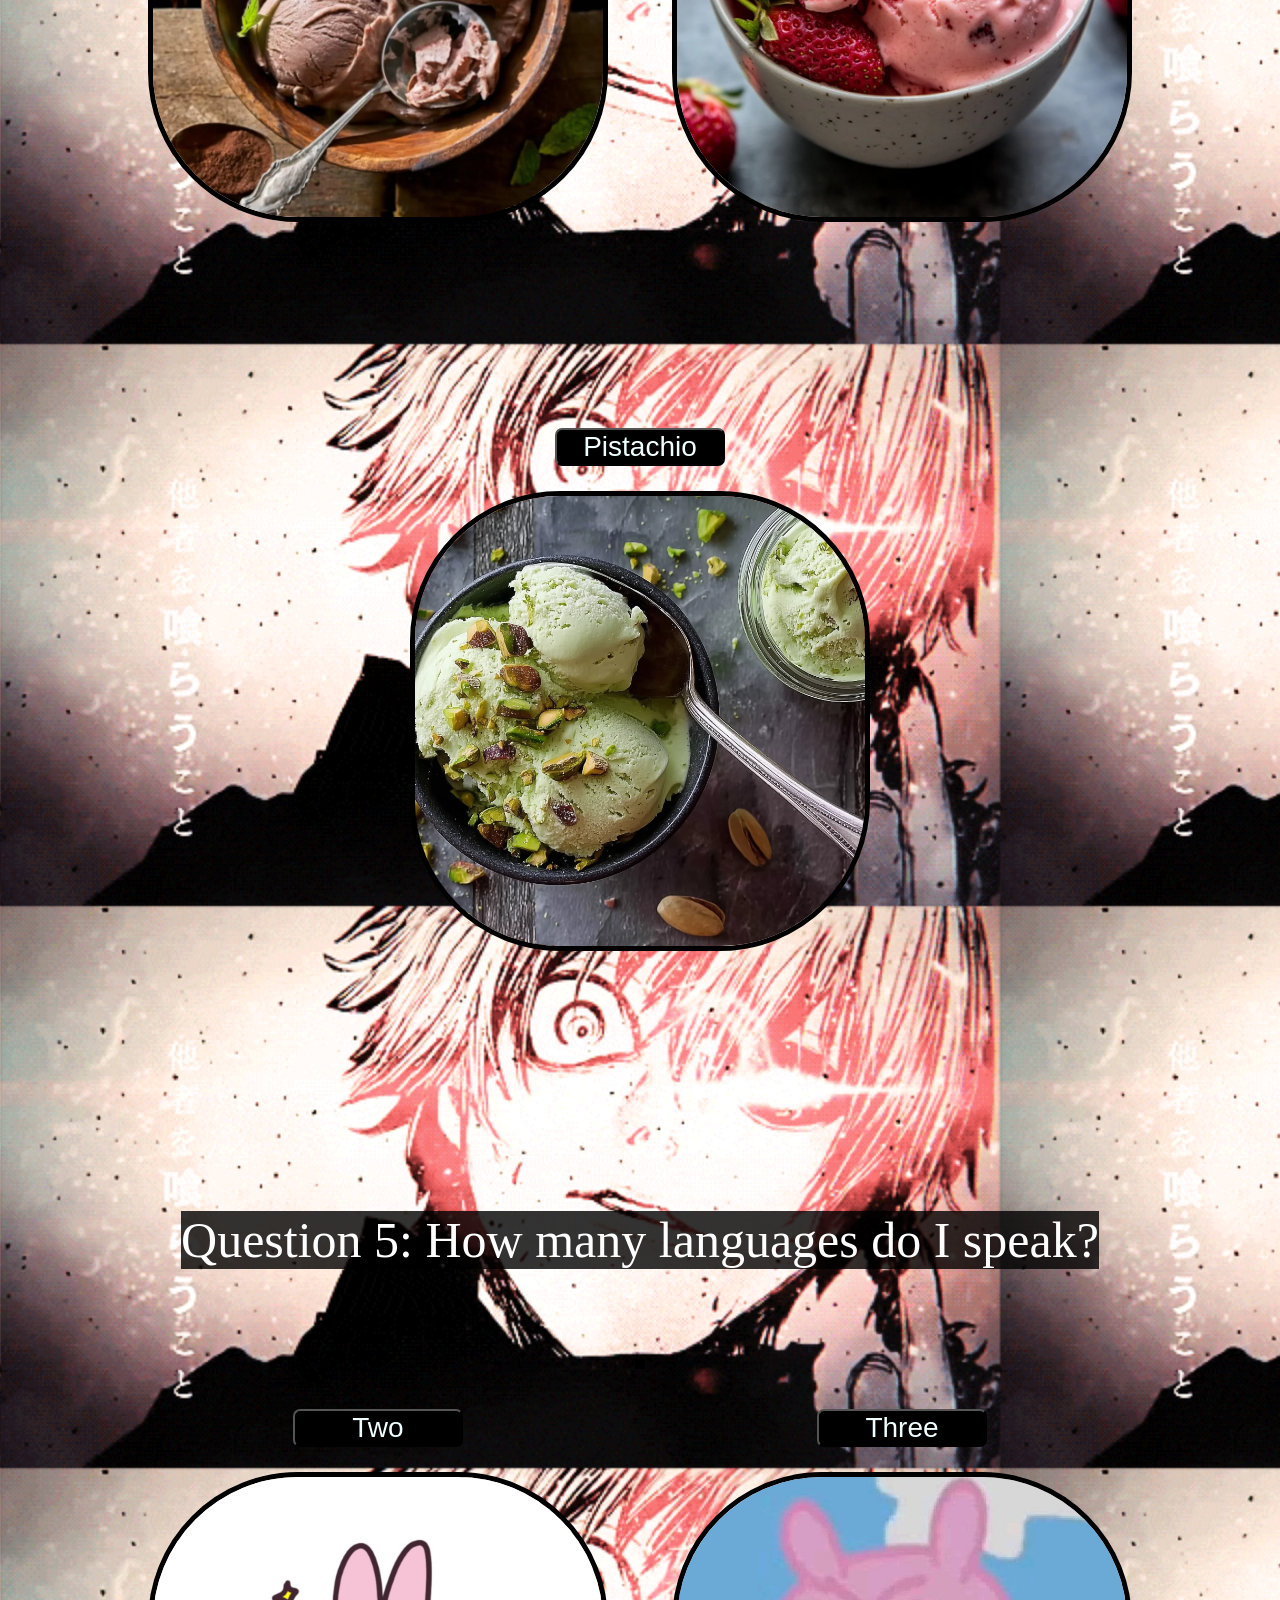
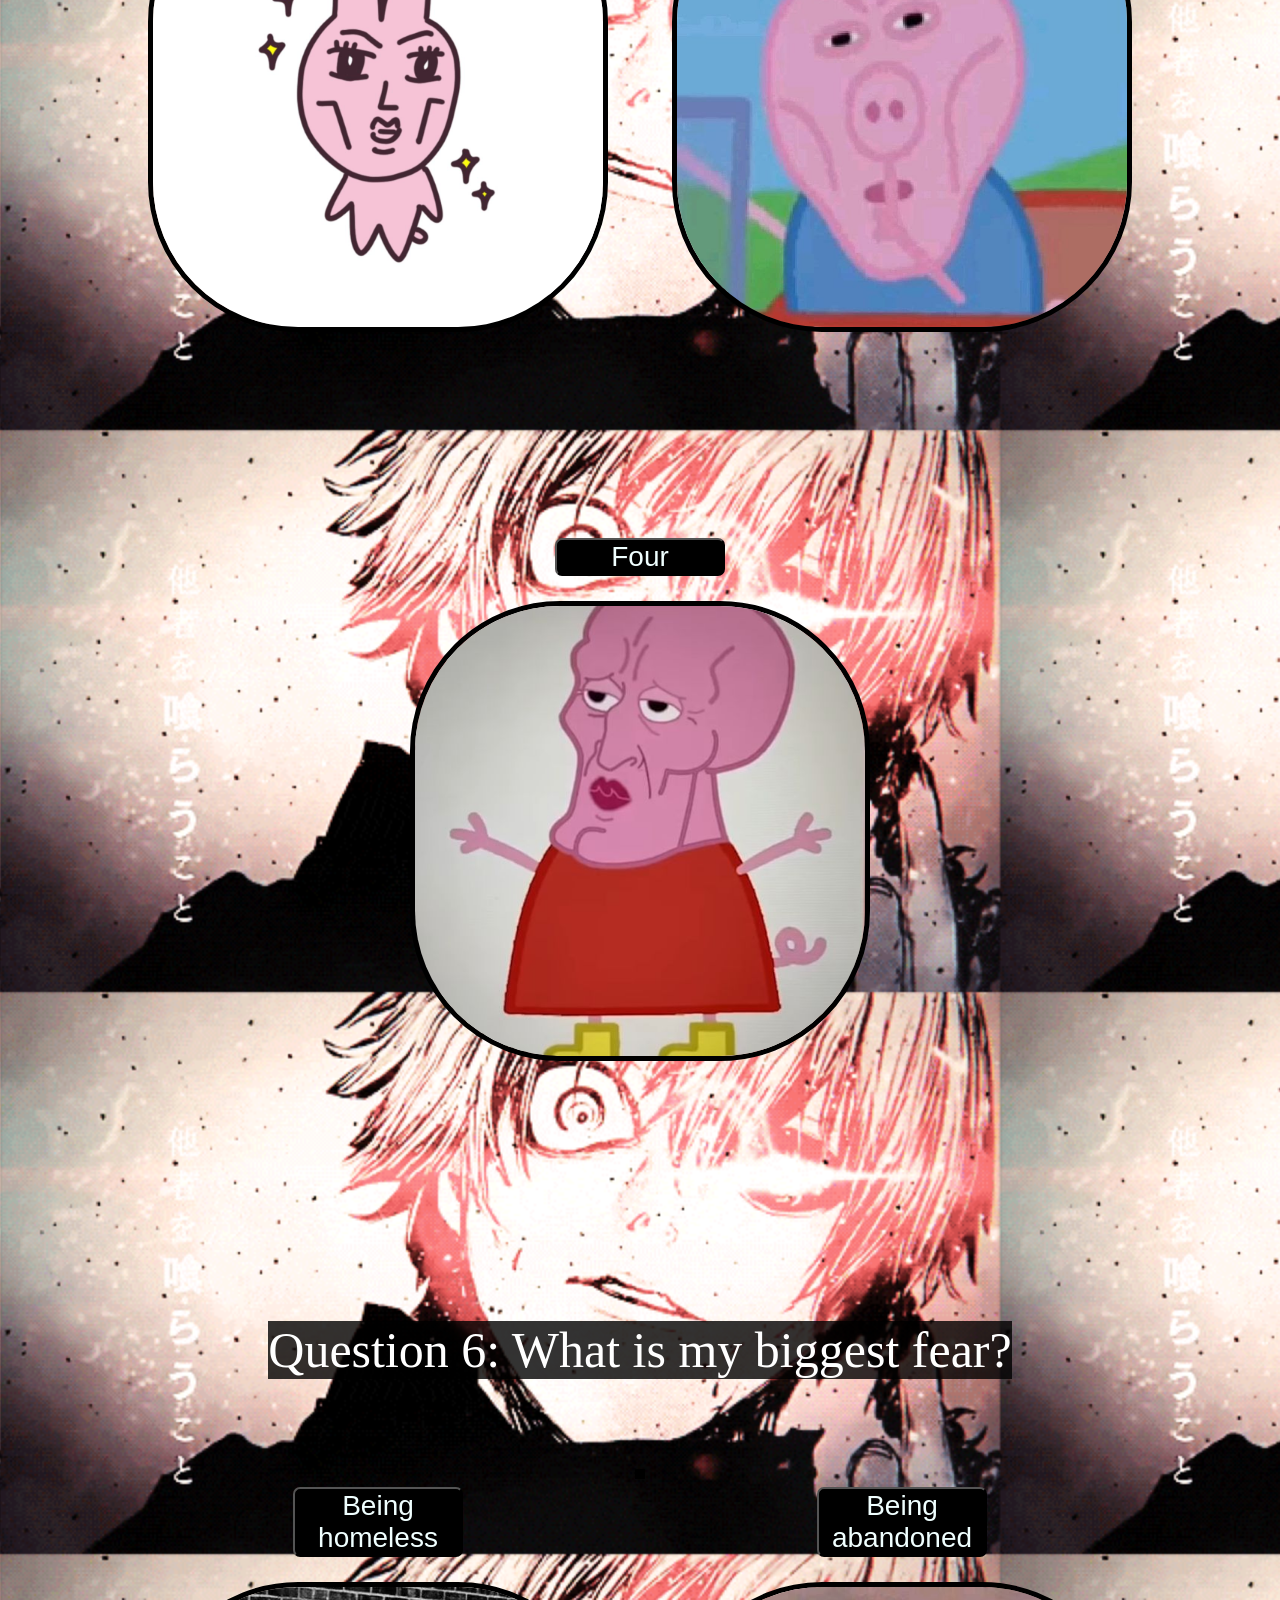
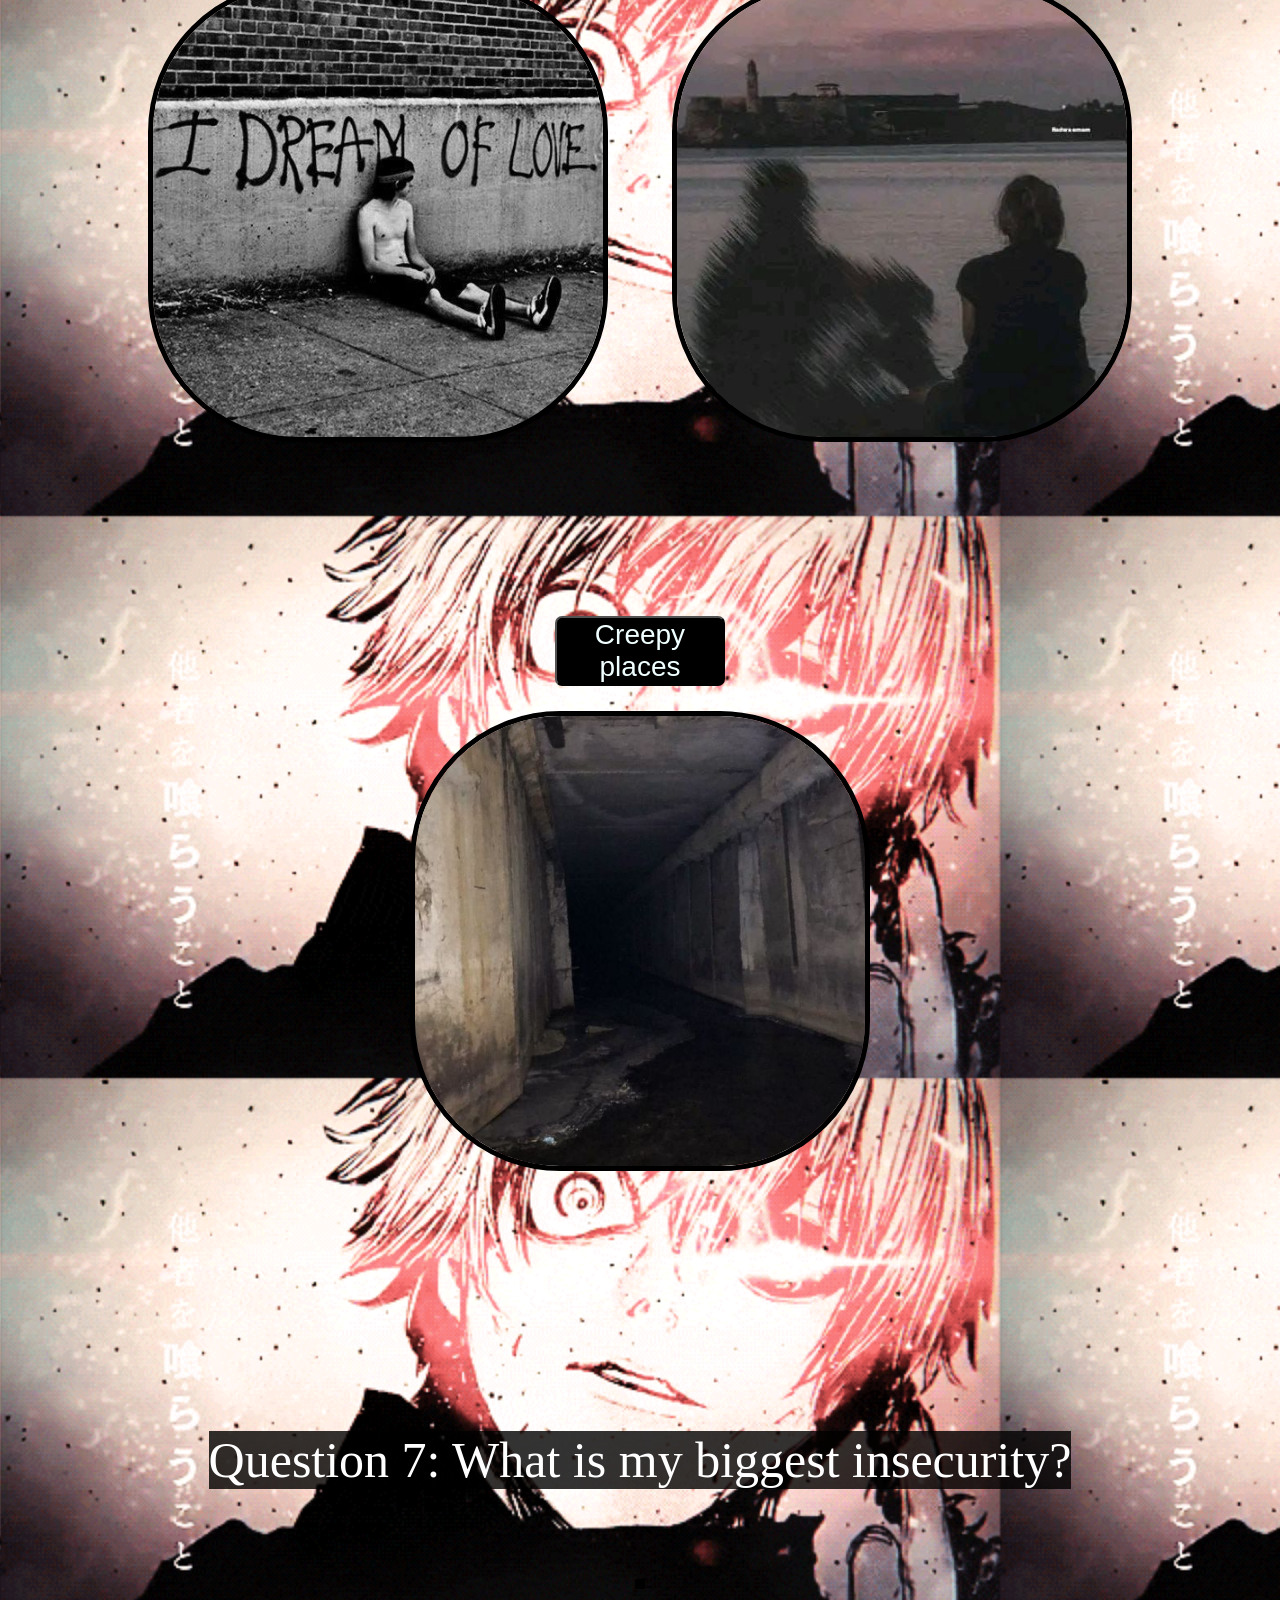
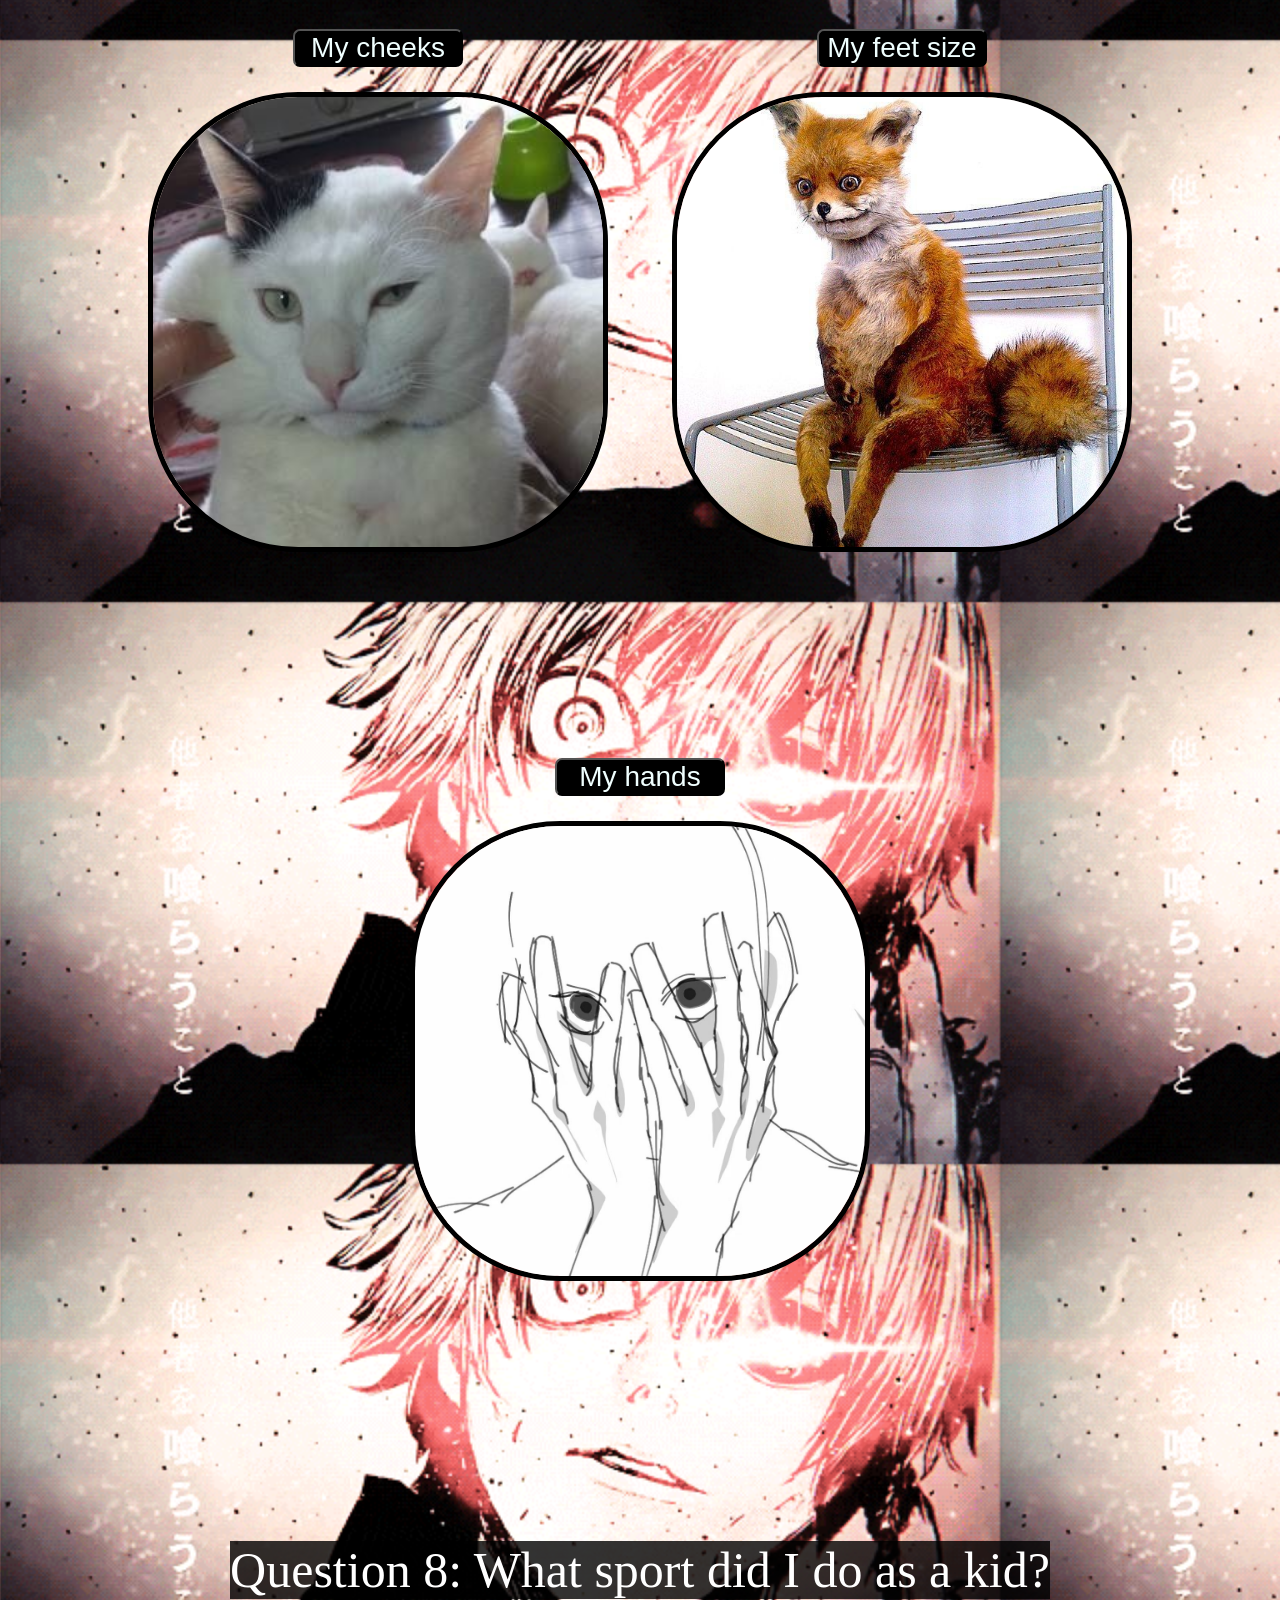
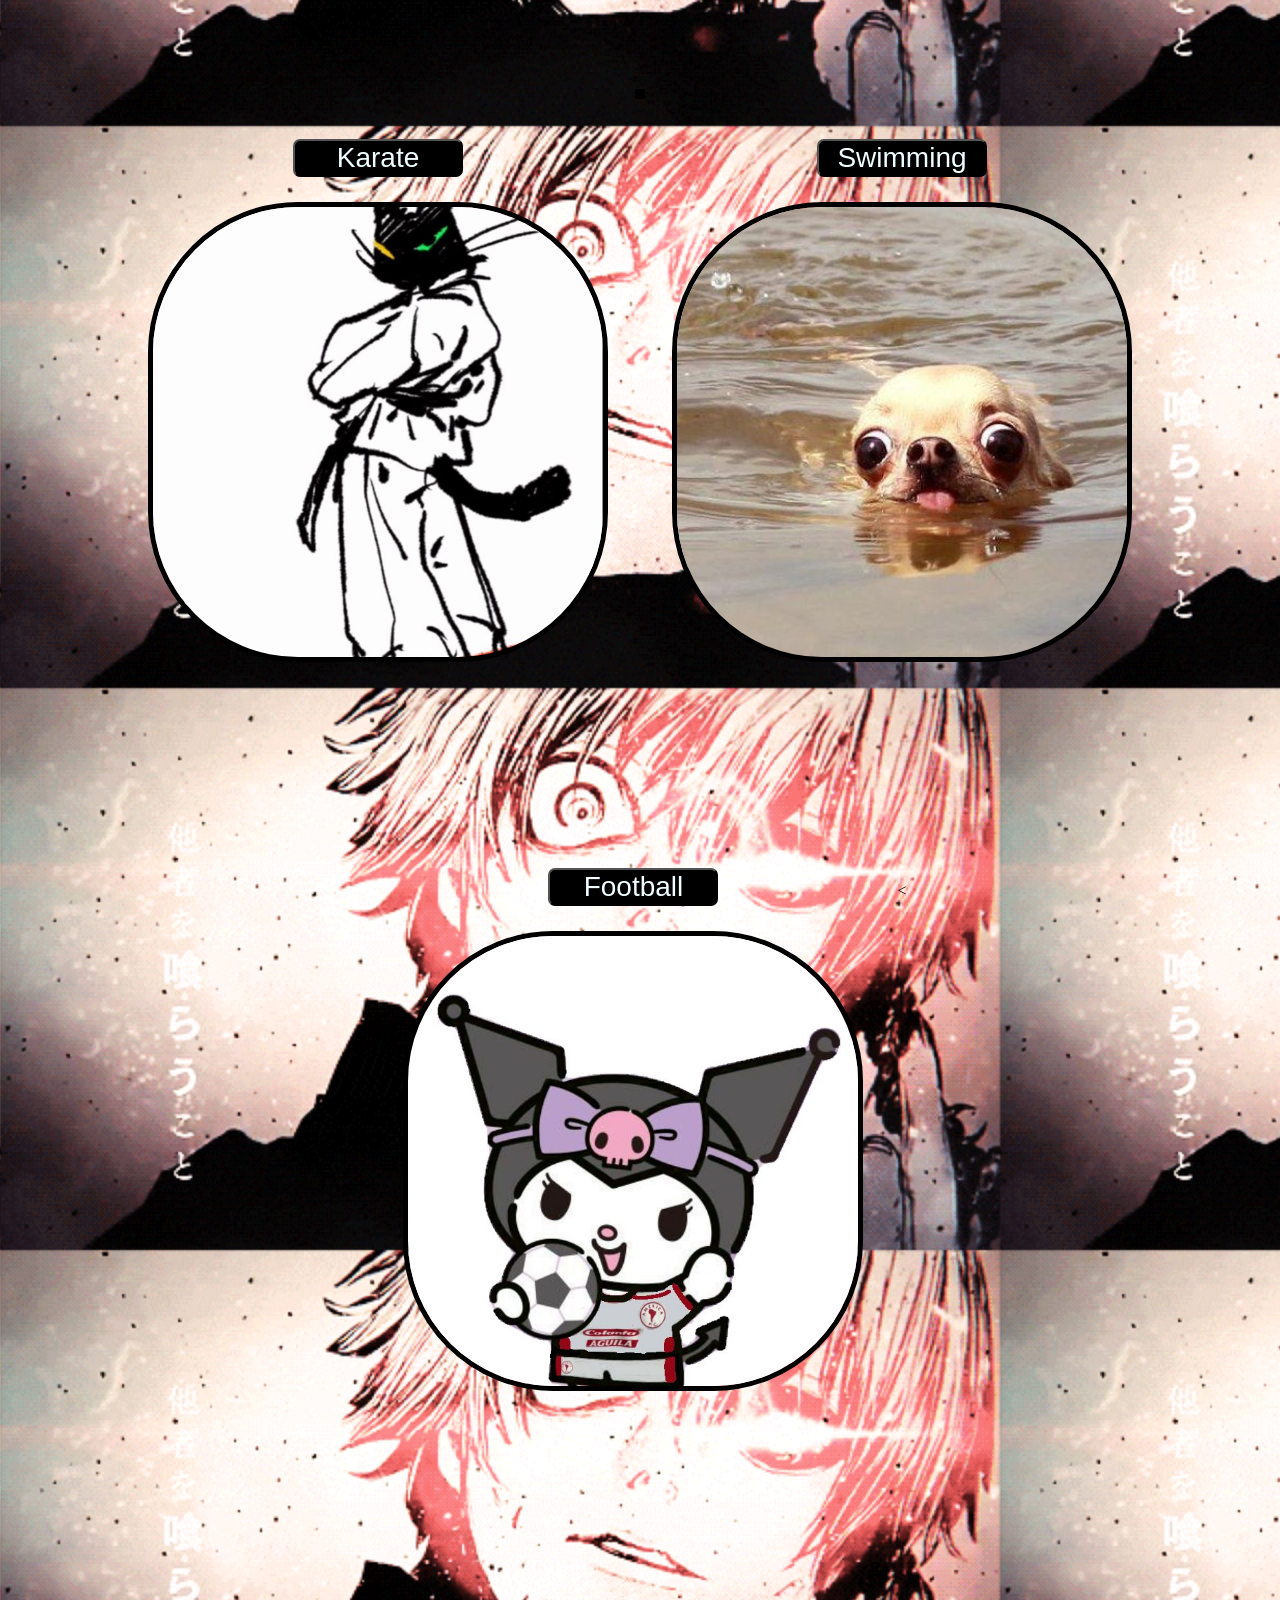
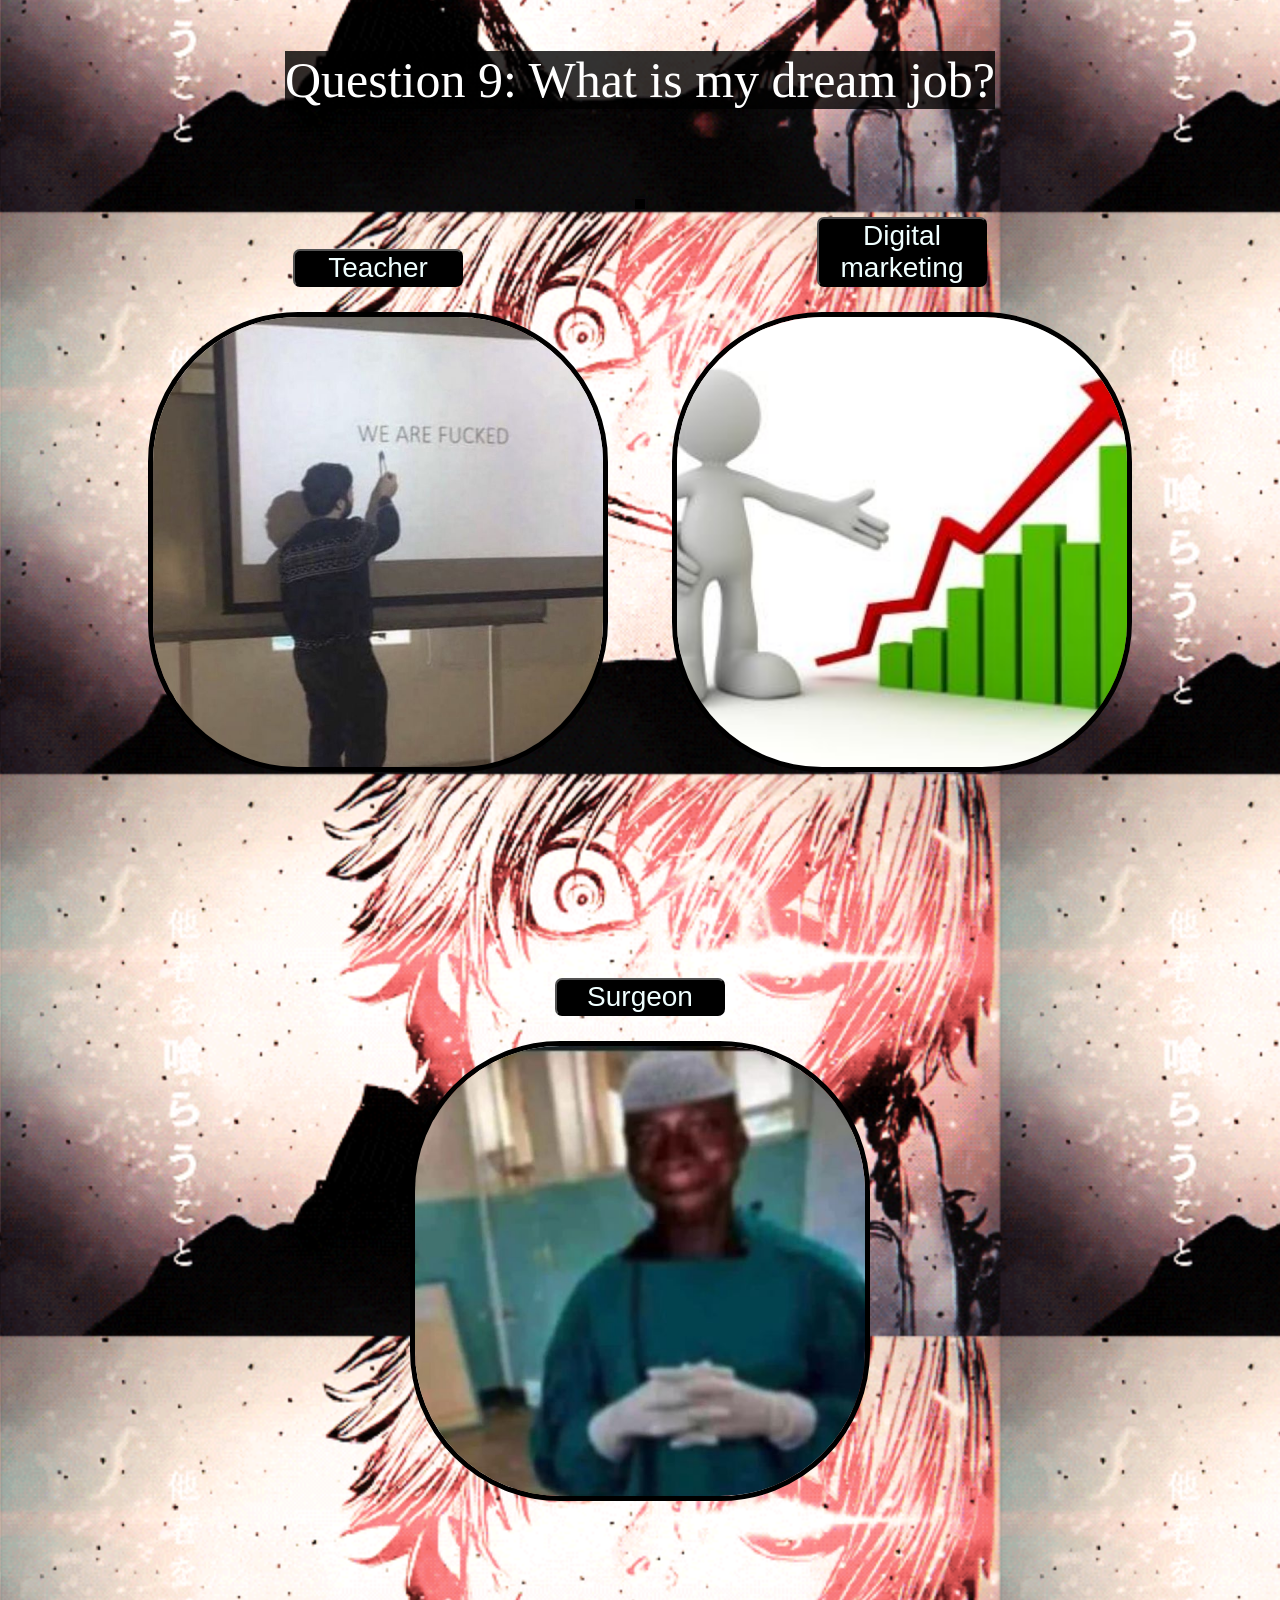
==== commit 808223ab: "Hello" ====
--- a/index.html
+++ b/index.html
@@ -1,392 +1,392 @@
-<!DOCTYPE html>
-<html>
-
-<head> 
-    <link rel="stylesheet" href="style.css"> 
-</head>
-
-<audio id="correct" src="correct.mp3"></audio>
-<audio id="wrong" src="wrong.mp3"></audio>
-
-
-<body>
-  
-   <h1>How well do you know me?</h1>
-   <h2>(Volume up your sound)</h2>
-
-   <button onclick="document.getElementById('bgmusic').play()">Play Music</button><br>
-   <audio id="bgmusic" src="Frostrelic.mp3" loop></audio>
-
-
-  <p class="patata">Question 1: What is my favorite color?</p>
-  <div style="text-align: center;">
-    <p id="result"></p></div>
-  <div class="option"> 
-      <button onclick="check('black')">Black</button>
-      <img src="C:\Users\linat\PROJECTS\Quiz\4ae82e7afba4f3536e05ad28e32b7b37.jpg">
- </div>
-
- <div class="option">
-      <button onclick="check('red')">Red</button>
-      <img src="C:\Users\linat\PROJECTS\Quiz\1303986.jpg">
- </div>
-   
- <div class="option">
-      <button onclick="check('pink')">Pink</button>
-      <img src="C:\Users\linat\PROJECTS\Quiz\9b08cd5c6112f12108e536bc037d3733.jpg">
- </div>
-      
-
-
-
-  <p class="patata">Question 2: What do I prefer?</p>
-  <div style="text-align: center;">
-    <p id="result2"></p>
-  </div>
-  <div class="option"> 
-  <div class="option">
-      <button onclick="check2('water')">Water</button>
-      <img src="C:\Users\linat\PROJECTS\Quiz\does-cold-water-hydrate-you-better-what-experts-really-say-1751589680103_1280.webp">
-  </div>
-
-  <div class="option">
-      <button onclick="check2('energydrinks')">Energy drinks</button>
-      <img src="C:\Users\linat\Downloads\electric-blue-monster-energy-drink.webp">
-  </div>
-  
-  <div class="option">
-      <button onclick="check2('coffee')">Coffee</button>
-      <img src="C:\Users\linat\PROJECTS\Quiz\cup-coffee-coffee-beans-latte-art_948658-86.avif">
-  </div>
-      
-    
-
-
- <p class="patata">Question 3: For what animal do I have a soft spot?</p>
- <div style="text-align: center;">
-    <p id="result3"></p></div>
-
- <div class="option">
-      <button onclick="check3('cats')">Cats</button>
-      <img src="C:\Users\linat\PROJECTS\Quiz\7bc2fcd6888cfd11b76c9754ceda4e8c.jpg">
- </div>
-   
-<div class="option">
-     <button onclick="check3('dogs')">Dogs</button>
-     <img src="C:\Users\linat\PROJECTS\Quiz\d78045fa2a392993e5b46b024b57fb79.jpg">
-</div>
-
-<div class="option">
-     <button onclick="check3('turtles')">Turtles</button>
-     <img src="C:\Users\linat\PROJECTS\Quiz\2ce1ef9221be43d6edb7bc86872fa0fe.jpg">
-</div>
-   
-
-  
-    
-
-<p class="patata">Question 4: What flavor do I prefer? </p>
-<div style="text-align: center;">
-    <p id="result4"></p>
-  </div>
-<div class="option">
-     <button onclick="check4('chocolate')">Chocolate</button>
-     <img src="C:\Users\linat\PROJECTS\Quiz\Delicious-Chocolate-Ice-Cream-Recipe-1024x1024.webp">
-</div>
-  
-<div class="option">
-    <button onclick="check4('strawberry')">Strawberry</button>
-   <img src="C:\Users\linat\PROJECTS\Quiz\strawberry-ice-cream.webp">
-</div>
-
-<div class="option">
-   <button onclick="check4('pistachio')">Pistachio</button>
-  <img src="C:\Users\linat\PROJECTS\Quiz\Pistachio-Ice-Cream-Served-with-Fresh-Pistachios-scaled.webp">
-</div>
-    
-   
-    
-
- <p class="patata">Question 5: How many languages do I speak? </p>
- <div style="text-align: center;">
-    <p id="result5"></p>
-  </div>
- <div class="option">
-     <button onclick="check5('two')">Two</button>
-     <img src="C:\Users\linat\PROJECTS\Quiz\6678b20b8b4306eebec64daca9948fda.jpg">
- </div>
-
- <div class="option">
-     <button onclick="check5('three')">Three</button>
-     <img src="C:\Users\linat\PROJECTS\Quiz\cf7afb7625d502152d4756a82e4521d6.jpg">
- </div>
-    
- <div class="option">
-     <button onclick="check5('four')">Four</button>
-     <img src="C:\Users\linat\PROJECTS\Quiz\8556ee8c5bb9999357520a0454ac1b48.jpg">
- </div>
-   
-     
-    
-    
-
-<p class="patata">Question 6: What is my biggest fear?</p>
-<div style="text-align: center;">
-    <p id="result6"></p>
-  </div>
-<div class="option">
-     <button onclick="check6('homeless')">Being homeless</button>
-     <img src="C:\Users\linat\PROJECTS\Quiz\323e214e92e20cfb0029451d6a2c2ab1.jpg">
-</div>
-
-  <div class="option">
-     <button onclick="check6('person')">Being abandoned</button>
-     <img src="C:\Users\linat\PROJECTS\Quiz\6682b178e311bf6d5ff49b003f639c8a.jpg">
-</div>
-
-  <div class="option">
-      <button onclick="check6('creepy')">Creepy places</button>
-      <img src="C:\Users\linat\PROJECTS\Quiz\3b6c88294edb7ac0a478be3ce6372964.jpg">
-</div>
-   
-   
-    
-
-
- <p class="patata">Question 7: What is my biggest insecurity? </p>
- <div style="text-align: center;">
-    <p id="result7"></p>
-  </div>
- <div class="option">
-  <button onclick="check7('cheeks')">My cheeks</button>
-     <img src="C:\Users\linat\PROJECTS\Quiz\2597b7b7d88108025544d92c7ecd1c79.jpg">
- </div>
-
- <div class="option">
-     <button onclick="check7('feet')">My feet size</button>
-     <img src="C:\Users\linat\PROJECTS\Quiz\3698abbe793292daf4c96a4d3e3257f7.jpg">
- </div>
-
- <div class="option">
-     <button onclick="check7('hands')">My hands</button>
-     <img src="C:\Users\linat\PROJECTS\Quiz\03705bc460af3374f0b24f7eef009f60.jpg">
- </div>
-   
-    
-    
-    
-
- <p class="patata">Question 8: What sport did I do as a kid? </p>
- <div style="text-align: center;">
-    <p id="result8"></p>
-  </div>
-  <div class="option">
-      <button onclick="check8('karate')">Karate</button>
-      <img src="C:\Users\linat\PROJECTS\Quiz\91d2385d6e39408d4229f7a977fda6e5.jpg">
-  </div>
-
-   <div class="option">
-      <button onclick="check8('swimming')">Swimming</button>
-      <img src="C:\Users\linat\PROJECTS\Quiz\8cd84754d27700005bfed6b02853f7be.jpg">
-   </div>
-
-    <div class="option">
-      <button onclick="check8('football')">Football</button>
-      <img src="C:\Users\linat\PROJECTS\Quiz\9b5a41581d6d1eec812130060d48541e.jpg" >
-    </div>
-   <
-    
-   
-    
-
-<p class="patata">Question 9: What is my dream job?</p>
-<div style="text-align: center;">
-    <p id="result9"></p>
-  </div>
-<div class="option">
-   <button onclick="check9('teacher')">Teacher</button>
-   <img src="C:\Users\linat\PROJECTS\Quiz\b84af1073b7ab9e3f248c406252d9e65.jpg">
-</div>
-
-<div class="option">
-  <button onclick="check9('marketing')">Digital marketing</button>
-  <img src="C:\Users\linat\PROJECTS\Quiz\a56b0e605433f6d8e84ca0929c73f819.jpg">
-</div>
-
-<div class="option">
-  <button onclick="check9('surgeon')">Surgeon</button>
-  <img src="C:\Users\linat\PROJECTS\Quiz\e9c7a196fd9171a1419e610d03ede36a.jpg">
-</div>
-   
-    
-  
-</body>
-   
-</html>
-
-
-
-<script>
-  let score = 0;
-  let answered1 = false;
-  let answered2 = false;
-  let answered3 = false;
-  let answered4 = false;
-  let answered5 = false;
-  let answered6 = false;
-  let answered7 = false;
-  let answered8 = false;
-  let answered9 = false;
-  
-
-
-  function check(answer) {
-if(answered1) return;
-answered1= true;
-    if(answer==='black') {
-        score++;
-        document.getElementById('correct').play();
-        document.getElementById('result').textContent='Correct!';
-        document.getElementById('result').style.color='green';
-    } else{
-       document.getElementById('wrong').play();
-       document.getElementById('result').textContent='WRONG! the correct answer is black';
-       document.getElementById('result').style.color='red';
-    } 
-  }
-
-
-  function check2(answer) {
-if(answered2) return;
-answered2= true;
-    if(answer==='coffee') {
-        score++;
-        document.getElementById('correct').play();
-        document.getElementById('result2').textContent='Correct!';
-        document.getElementById('result2').style.color='green';
-    } else{
-       document.getElementById('wrong').play();
-       document.getElementById('result2').textContent='WRONG! the correct answer is coffee';
-       document.getElementById('result2').style.color='red';
-    } 
-  }
-
-
-  function check3(answer) {
-if(answered3) return;
-answered3= true;
-    if(answer==='cats') {
-        score++;
-        document.getElementById('correct').play();
-        document.getElementById('result3').textContent='Correct!';
-        document.getElementById('result3').style.color='green';
-    } else{
-       document.getElementById('wrong').play();
-       document.getElementById('result3').textContent='WRONG! the correct answer is cats';
-       document.getElementById('result3').style.color='red';
-    } 
-  }
- 
-
- function check4(answer) {
-if(answered4) return;
-answered4= true;
-    if(answer==='strawberry') {
-        score++;
-        document.getElementById('correct').play();
-        document.getElementById('result4').textContent='Correct!';
-        document.getElementById('result4').style.color='green';
-    } else{
-       document.getElementById('wrong').play();
-       document.getElementById('result4').textContent='WRONG! the correct answer is strawberry';
-       document.getElementById('result4').style.color='red';
-    } 
-  }
-
- function check5(answer) {
-if(answered5) return;
-answered5= true;
-    if(answer==='three') {
-        score++;
-        document.getElementById('correct').play();
-        document.getElementById('result5').textContent='Correct!';
-        document.getElementById('result5').style.color='green';
-    } else{
-       document.getElementById('wrong').play();
-       document.getElementById('result5').textContent='WRONG! the correct answer is Three! ';
-       document.getElementById('result5').style.color='red';
-    } 
-  }
-
-
-   function check6(answer) {
-if(answered6) return;
-answered6= true;
-    if(answer==='person') {
-        score++;
-        document.getElementById('correct').play();
-        document.getElementById('result6').textContent='Correct!';
-        document.getElementById('result6').style.color='green';
-    } else{
-       document.getElementById('wrong').play();
-       document.getElementById('result6').textContent='WRONG! the correct answer is being abandoned ';
-       document.getElementById('result6').style.color='red';
-    } 
-  }
-
-
-   function check7(answer) {
-if(answered7) return;
-answered7= true;
-    if(answer==='hands') {
-        score++;
-        document.getElementById('correct').play();
-        document.getElementById('result7').textContent='Correct!';
-        document.getElementById('result7').style.color='green';
-    } else{
-       document.getElementById('wrong').play();
-       document.getElementById('result7').textContent='WRONG! the correct answer is my hands! ';
-       document.getElementById('result7').style.color='red';
-    } 
-  }
-
-
-   function check8(answer) {
-if(answered8) return;
-answered8= true;
-    if(answer==='karate') {
-        score++;
-        document.getElementById('correct').play();
-        document.getElementById('result8').textContent='Correct!';
-        document.getElementById('result8').style.color='green';
-    } else{
-       document.getElementById('wrong').play();
-       document.getElementById('result8').textContent='WRONG! the correct answer is Karate! ';
-       document.getElementById('result8').style.color='red';
-    } 
-  }
-
-
-   function check9(answer) {
-if(answered9) return;
-answered9= true;
-    if(answer==='surgeon') {
-        score++;
-        document.getElementById('correct').play();
-        document.getElementById('result9').textContent='Correct!';
-        document.getElementById('result9').style.color='green';
-    } else{
-       document.getElementById('wrong').play();
-       document.getElementById('result9').textContent='WRONG! the correct answer is Surgeon! ';
-       document.getElementById('result9').style.color='red';
-    } 
-  }
-
-
- 
-
-
-  
-  </script>
-
- 
+<!DOCTYPE html>
+<html>
+
+<head> 
+    <link rel="stylesheet" href="style.css"> 
+</head>
+
+<audio id="correct" src="correct.mp3"></audio>
+<audio id="wrong" src="wrong.mp3"></audio>
+
+
+<body>
+  
+   <h1>How well do you know me?</h1>
+   <h2>(Volume up your sound)</h2>
+
+   <button onclick="document.getElementById('bgmusic').play()">Play Music</button><br>
+   <audio id="bgmusic" src="Frostrelic.mp3" loop></audio>
+
+
+  <p class="patata">Question 1: What is my favorite color?</p>
+  <div style="text-align: center;">
+    <p id="result"></p></div>
+  <div class="option"> 
+      <button onclick="check('black')">Black</button>
+      <img src="./Assets/4ae82e7afba4f3536e05ad28e32b7b37.jpg">
+ </div>
+
+ <div class="option">
+      <button onclick="check('red')">Red</button>
+      <img src="./Assets/1303986.jpg">
+ </div>
+   
+ <div class="option">
+      <button onclick="check('pink')">Pink</button>
+      <img src="./Assets/9b08cd5c6112f12108e536bc037d3733.jpg">
+ </div>
+      
+
+
+
+  <p class="patata">Question 2: What do I prefer?</p>
+  <div style="text-align: center;">
+    <p id="result2"></p>
+  </div>
+  <div class="option"> 
+  <div class="option">
+      <button onclick="check2('water')">Water</button>
+      <img src="./Assets/does-cold-water-hydrate-you-better-what-experts-really-say-1751589680103_1280.webp">
+  </div>
+
+  <div class="option">
+      <button onclick="check2('energydrinks')">Energy drinks</button>
+      <img src="C:\Users\linat\Downloads\electric-blue-monster-energy-drink.webp">
+  </div>
+  
+  <div class="option">
+      <button onclick="check2('coffee')">Coffee</button>
+      <img src="./Assets/cup-coffee-coffee-beans-latte-art_948658-86.avif">
+  </div>
+      
+    
+
+
+ <p class="patata">Question 3: For what animal do I have a soft spot?</p>
+ <div style="text-align: center;">
+    <p id="result3"></p></div>
+
+ <div class="option">
+      <button onclick="check3('cats')">Cats</button>
+      <img src="./Assets/7bc2fcd6888cfd11b76c9754ceda4e8c.jpg">
+ </div>
+   
+<div class="option">
+     <button onclick="check3('dogs')">Dogs</button>
+     <img src="./Assets/d78045fa2a392993e5b46b024b57fb79.jpg">
+</div>
+
+<div class="option">
+     <button onclick="check3('turtles')">Turtles</button>
+     <img src="./Assets/2ce1ef9221be43d6edb7bc86872fa0fe.jpg">
+</div>
+   
+
+  
+    
+
+<p class="patata">Question 4: What flavor do I prefer? </p>
+<div style="text-align: center;">
+    <p id="result4"></p>
+  </div>
+<div class="option">
+     <button onclick="check4('chocolate')">Chocolate</button>
+     <img src="./Assets/Delicious-Chocolate-Ice-Cream-Recipe-1024x1024.webp">
+</div>
+  
+<div class="option">
+    <button onclick="check4('strawberry')">Strawberry</button>
+   <img src="./Assets/strawberry-ice-cream.webp">
+</div>
+
+<div class="option">
+   <button onclick="check4('pistachio')">Pistachio</button>
+  <img src="./Assets/Pistachio-Ice-Cream-Served-with-Fresh-Pistachios-scaled.webp">
+</div>
+    
+   
+    
+
+ <p class="patata">Question 5: How many languages do I speak? </p>
+ <div style="text-align: center;">
+    <p id="result5"></p>
+  </div>
+ <div class="option">
+     <button onclick="check5('two')">Two</button>
+     <img src="./Assets/6678b20b8b4306eebec64daca9948fda.jpg">
+ </div>
+
+ <div class="option">
+     <button onclick="check5('three')">Three</button>
+     <img src="./Assets/cf7afb7625d502152d4756a82e4521d6.jpg">
+ </div>
+    
+ <div class="option">
+     <button onclick="check5('four')">Four</button>
+     <img src="./Assets/8556ee8c5bb9999357520a0454ac1b48.jpg">
+ </div>
+   
+     
+    
+    
+
+<p class="patata">Question 6: What is my biggest fear?</p>
+<div style="text-align: center;">
+    <p id="result6"></p>
+  </div>
+<div class="option">
+     <button onclick="check6('homeless')">Being homeless</button>
+     <img src="./Assets/323e214e92e20cfb0029451d6a2c2ab1.jpg">
+</div>
+
+  <div class="option">
+     <button onclick="check6('person')">Being abandoned</button>
+     <img src="./Assets/6682b178e311bf6d5ff49b003f639c8a.jpg">
+</div>
+
+  <div class="option">
+      <button onclick="check6('creepy')">Creepy places</button>
+      <img src="./Assets/3b6c88294edb7ac0a478be3ce6372964.jpg">
+</div>
+   
+   
+    
+
+
+ <p class="patata">Question 7: What is my biggest insecurity? </p>
+ <div style="text-align: center;">
+    <p id="result7"></p>
+  </div>
+ <div class="option">
+  <button onclick="check7('cheeks')">My cheeks</button>
+     <img src="./Assets/2597b7b7d88108025544d92c7ecd1c79.jpg">
+ </div>
+
+ <div class="option">
+     <button onclick="check7('feet')">My feet size</button>
+     <img src="./Assets/3698abbe793292daf4c96a4d3e3257f7.jpg">
+ </div>
+
+ <div class="option">
+     <button onclick="check7('hands')">My hands</button>
+     <img src="./Assets/03705bc460af3374f0b24f7eef009f60.jpg">
+ </div>
+   
+    
+    
+    
+
+ <p class="patata">Question 8: What sport did I do as a kid? </p>
+ <div style="text-align: center;">
+    <p id="result8"></p>
+  </div>
+  <div class="option">
+      <button onclick="check8('karate')">Karate</button>
+      <img src="./Assets/91d2385d6e39408d4229f7a977fda6e5.jpg">
+  </div>
+
+   <div class="option">
+      <button onclick="check8('swimming')">Swimming</button>
+      <img src="./Assets/8cd84754d27700005bfed6b02853f7be.jpg">
+   </div>
+
+    <div class="option">
+      <button onclick="check8('football')">Football</button>
+      <img src="./Assets/9b5a41581d6d1eec812130060d48541e.jpg" >
+    </div>
+   <
+    
+   
+    
+
+<p class="patata">Question 9: What is my dream job?</p>
+<div style="text-align: center;">
+    <p id="result9"></p>
+  </div>
+<div class="option">
+   <button onclick="check9('teacher')">Teacher</button>
+   <img src="./Assets/b84af1073b7ab9e3f248c406252d9e65.jpg">
+</div>
+
+<div class="option">
+  <button onclick="check9('marketing')">Digital marketing</button>
+  <img src="./Assets/a56b0e605433f6d8e84ca0929c73f819.jpg">
+</div>
+
+<div class="option">
+  <button onclick="check9('surgeon')">Surgeon</button>
+  <img src="./Assets/e9c7a196fd9171a1419e610d03ede36a.jpg">
+</div>
+   
+    
+  
+</body>
+   
+</html>
+
+
+
+<script>
+  let score = 0;
+  let answered1 = false;
+  let answered2 = false;
+  let answered3 = false;
+  let answered4 = false;
+  let answered5 = false;
+  let answered6 = false;
+  let answered7 = false;
+  let answered8 = false;
+  let answered9 = false;
+  
+
+
+  function check(answer) {
+if(answered1) return;
+answered1= true;
+    if(answer==='black') {
+        score++;
+        document.getElementById('correct').play();
+        document.getElementById('result').textContent='Correct!';
+        document.getElementById('result').style.color='green';
+    } else{
+       document.getElementById('wrong').play();
+       document.getElementById('result').textContent='WRONG! the correct answer is black';
+       document.getElementById('result').style.color='red';
+    } 
+  }
+
+
+  function check2(answer) {
+if(answered2) return;
+answered2= true;
+    if(answer==='coffee') {
+        score++;
+        document.getElementById('correct').play();
+        document.getElementById('result2').textContent='Correct!';
+        document.getElementById('result2').style.color='green';
+    } else{
+       document.getElementById('wrong').play();
+       document.getElementById('result2').textContent='WRONG! the correct answer is coffee';
+       document.getElementById('result2').style.color='red';
+    } 
+  }
+
+
+  function check3(answer) {
+if(answered3) return;
+answered3= true;
+    if(answer==='cats') {
+        score++;
+        document.getElementById('correct').play();
+        document.getElementById('result3').textContent='Correct!';
+        document.getElementById('result3').style.color='green';
+    } else{
+       document.getElementById('wrong').play();
+       document.getElementById('result3').textContent='WRONG! the correct answer is cats';
+       document.getElementById('result3').style.color='red';
+    } 
+  }
+ 
+
+ function check4(answer) {
+if(answered4) return;
+answered4= true;
+    if(answer==='strawberry') {
+        score++;
+        document.getElementById('correct').play();
+        document.getElementById('result4').textContent='Correct!';
+        document.getElementById('result4').style.color='green';
+    } else{
+       document.getElementById('wrong').play();
+       document.getElementById('result4').textContent='WRONG! the correct answer is strawberry';
+       document.getElementById('result4').style.color='red';
+    } 
+  }
+
+ function check5(answer) {
+if(answered5) return;
+answered5= true;
+    if(answer==='three') {
+        score++;
+        document.getElementById('correct').play();
+        document.getElementById('result5').textContent='Correct!';
+        document.getElementById('result5').style.color='green';
+    } else{
+       document.getElementById('wrong').play();
+       document.getElementById('result5').textContent='WRONG! the correct answer is Three! ';
+       document.getElementById('result5').style.color='red';
+    } 
+  }
+
+
+   function check6(answer) {
+if(answered6) return;
+answered6= true;
+    if(answer==='person') {
+        score++;
+        document.getElementById('correct').play();
+        document.getElementById('result6').textContent='Correct!';
+        document.getElementById('result6').style.color='green';
+    } else{
+       document.getElementById('wrong').play();
+       document.getElementById('result6').textContent='WRONG! the correct answer is being abandoned ';
+       document.getElementById('result6').style.color='red';
+    } 
+  }
+
+
+   function check7(answer) {
+if(answered7) return;
+answered7= true;
+    if(answer==='hands') {
+        score++;
+        document.getElementById('correct').play();
+        document.getElementById('result7').textContent='Correct!';
+        document.getElementById('result7').style.color='green';
+    } else{
+       document.getElementById('wrong').play();
+       document.getElementById('result7').textContent='WRONG! the correct answer is my hands! ';
+       document.getElementById('result7').style.color='red';
+    } 
+  }
+
+
+   function check8(answer) {
+if(answered8) return;
+answered8= true;
+    if(answer==='karate') {
+        score++;
+        document.getElementById('correct').play();
+        document.getElementById('result8').textContent='Correct!';
+        document.getElementById('result8').style.color='green';
+    } else{
+       document.getElementById('wrong').play();
+       document.getElementById('result8').textContent='WRONG! the correct answer is Karate! ';
+       document.getElementById('result8').style.color='red';
+    } 
+  }
+
+
+   function check9(answer) {
+if(answered9) return;
+answered9= true;
+    if(answer==='surgeon') {
+        score++;
+        document.getElementById('correct').play();
+        document.getElementById('result9').textContent='Correct!';
+        document.getElementById('result9').style.color='green';
+    } else{
+       document.getElementById('wrong').play();
+       document.getElementById('result9').textContent='WRONG! the correct answer is Surgeon! ';
+       document.getElementById('result9').style.color='red';
+    } 
+  }
+
+
+ 
+
+
+  
+  </script>
+
+ 
--- a/style.css
+++ b/style.css
@@ -1,151 +1,151 @@
-
-h1{
-    
-    font-family: 'Segoe UI';
-    font-size: 70px;
-    text-shadow: 3px 4px 0 rgb(255, 255, 255);
-    
-}
-
-h2{
-    font-size: 30px;
-   text-shadow: 1px 2px 0 white;
-    margin-top: -50px;
-    font-family: monospace;
-    font-style:normal;
-}
-
-.patata{
-     background-color: rgb(6, 5, 5);
-     color:white;
-     font-size: 50px;
-    background-color: rgba(0, 0, 0, 0.8);
-    display:inline-block;
-   
-}
-
-.hey{
-     font-size: 20px;
-}
-
-body{
-    text-align: center;
-}
-
-
-.option{
-    display: inline-block;
-    text-align: center;
-    margin: 10px;
-   
-}
-
-.option img{
-    display: block;
-    width: 450px;
-    height: 450px;
-     margin-top: 70px;
-    margin: 20px;
-    object-fit: cover;
-    border-radius: 150px;
-   border:solid 5px black;
-   margin-bottom: 200px;
-   
-   
-}
-
-.option button{
-    margin-bottom: 5px;
-    width: 170px;
-    font-size: 28px;
-    background-color: black;
-    color: azure;
-    border-radius: 7px;
-}
-
-p{
-    font-size: 40px;
-    
-}
-
-button{
-     margin-bottom: 20px;
-    width: 170px;
-    font-size: 28px;
-    margin-top: -200px;
-    margin-bottom: 100px;
-    background-color:darkslategray;
-    color: aliceblue;
-    
-}
-
-body{
-    background-image: url('giphy.gif');
-    background-size: 1000px;
-    
-   
-}
-
-#result{
-    display: inline-block;
-    padding: 5px;
-    background-color: black;
-    text-align: center;
-}
-
-#result2{
-    display: inline-block;
-    padding: 5px;
-    background-color: black;
-    text-align: center;
-}
-
-#result3{
-    display: inline-block;
-    padding: 5px;
-    background-color: black;
-    text-align: center;
-}
-
-#result4{
-    display: inline-block;
-    padding: 5px;
-    background-color: black;
-    text-align: center;
-}
-
-#result5{
-    display: inline-block;
-    padding: 5px;
-    background-color: black;
-    text-align: center;
-}
-
-#result6{
-    display: inline-block;
-    padding: 5px;
-    background-color: black;
-    text-align: center;
-}
-
-#result7{
-    display: inline-block;
-    padding: 5px;
-    background-color: black;
-    text-align: center;
-}
-
-#result8{
-    display: inline-block;
-    padding: 5px;
-    background-color: black;
-    text-align: center;
-}
-
-
-#result9{
-    display: inline-block;
-    padding: 5px;
-    background-color: black;
-    text-align: center;
-}
+
+h1{
+    
+    font-family: 'Segoe UI';
+    font-size: 70px;
+    text-shadow: 3px 4px 0 rgb(255, 255, 255);
+    
+}
+
+h2{
+    font-size: 30px;
+   text-shadow: 1px 2px 0 white;
+    margin-top: -50px;
+    font-family: monospace;
+    font-style:normal;
+}
+
+.patata{
+     background-color: rgb(6, 5, 5);
+     color:white;
+     font-size: 50px;
+    background-color: rgba(0, 0, 0, 0.8);
+    display:inline-block;
+   
+}
+
+.hey{
+     font-size: 20px;
+}
+
+body{
+    text-align: center;
+}
+
+
+.option{
+    display: inline-block;
+    text-align: center;
+    margin: 10px;
+   
+}
+
+.option img{
+    display: block;
+    width: 450px;
+    height: 450px;
+     margin-top: 70px;
+    margin: 20px;
+    object-fit: cover;
+    border-radius: 150px;
+   border:solid 5px black;
+   margin-bottom: 200px;
+   
+   
+}
+
+.option button{
+    margin-bottom: 5px;
+    width: 170px;
+    font-size: 28px;
+    background-color: black;
+    color: azure;
+    border-radius: 7px;
+}
+
+p{
+    font-size: 40px;
+    
+}
+
+button{
+     margin-bottom: 20px;
+    width: 170px;
+    font-size: 28px;
+    margin-top: -200px;
+    margin-bottom: 100px;
+    background-color:darkslategray;
+    color: aliceblue;
+    
+}
+
+body{
+    background-image: url('./Assets/giphy.gif');
+    background-size: 1000px;
+    
+   
+}
+
+#result{
+    display: inline-block;
+    padding: 5px;
+    background-color: black;
+    text-align: center;
+}
+
+#result2{
+    display: inline-block;
+    padding: 5px;
+    background-color: black;
+    text-align: center;
+}
+
+#result3{
+    display: inline-block;
+    padding: 5px;
+    background-color: black;
+    text-align: center;
+}
+
+#result4{
+    display: inline-block;
+    padding: 5px;
+    background-color: black;
+    text-align: center;
+}
+
+#result5{
+    display: inline-block;
+    padding: 5px;
+    background-color: black;
+    text-align: center;
+}
+
+#result6{
+    display: inline-block;
+    padding: 5px;
+    background-color: black;
+    text-align: center;
+}
+
+#result7{
+    display: inline-block;
+    padding: 5px;
+    background-color: black;
+    text-align: center;
+}
+
+#result8{
+    display: inline-block;
+    padding: 5px;
+    background-color: black;
+    text-align: center;
+}
+
+
+#result9{
+    display: inline-block;
+    padding: 5px;
+    background-color: black;
+    text-align: center;
+}
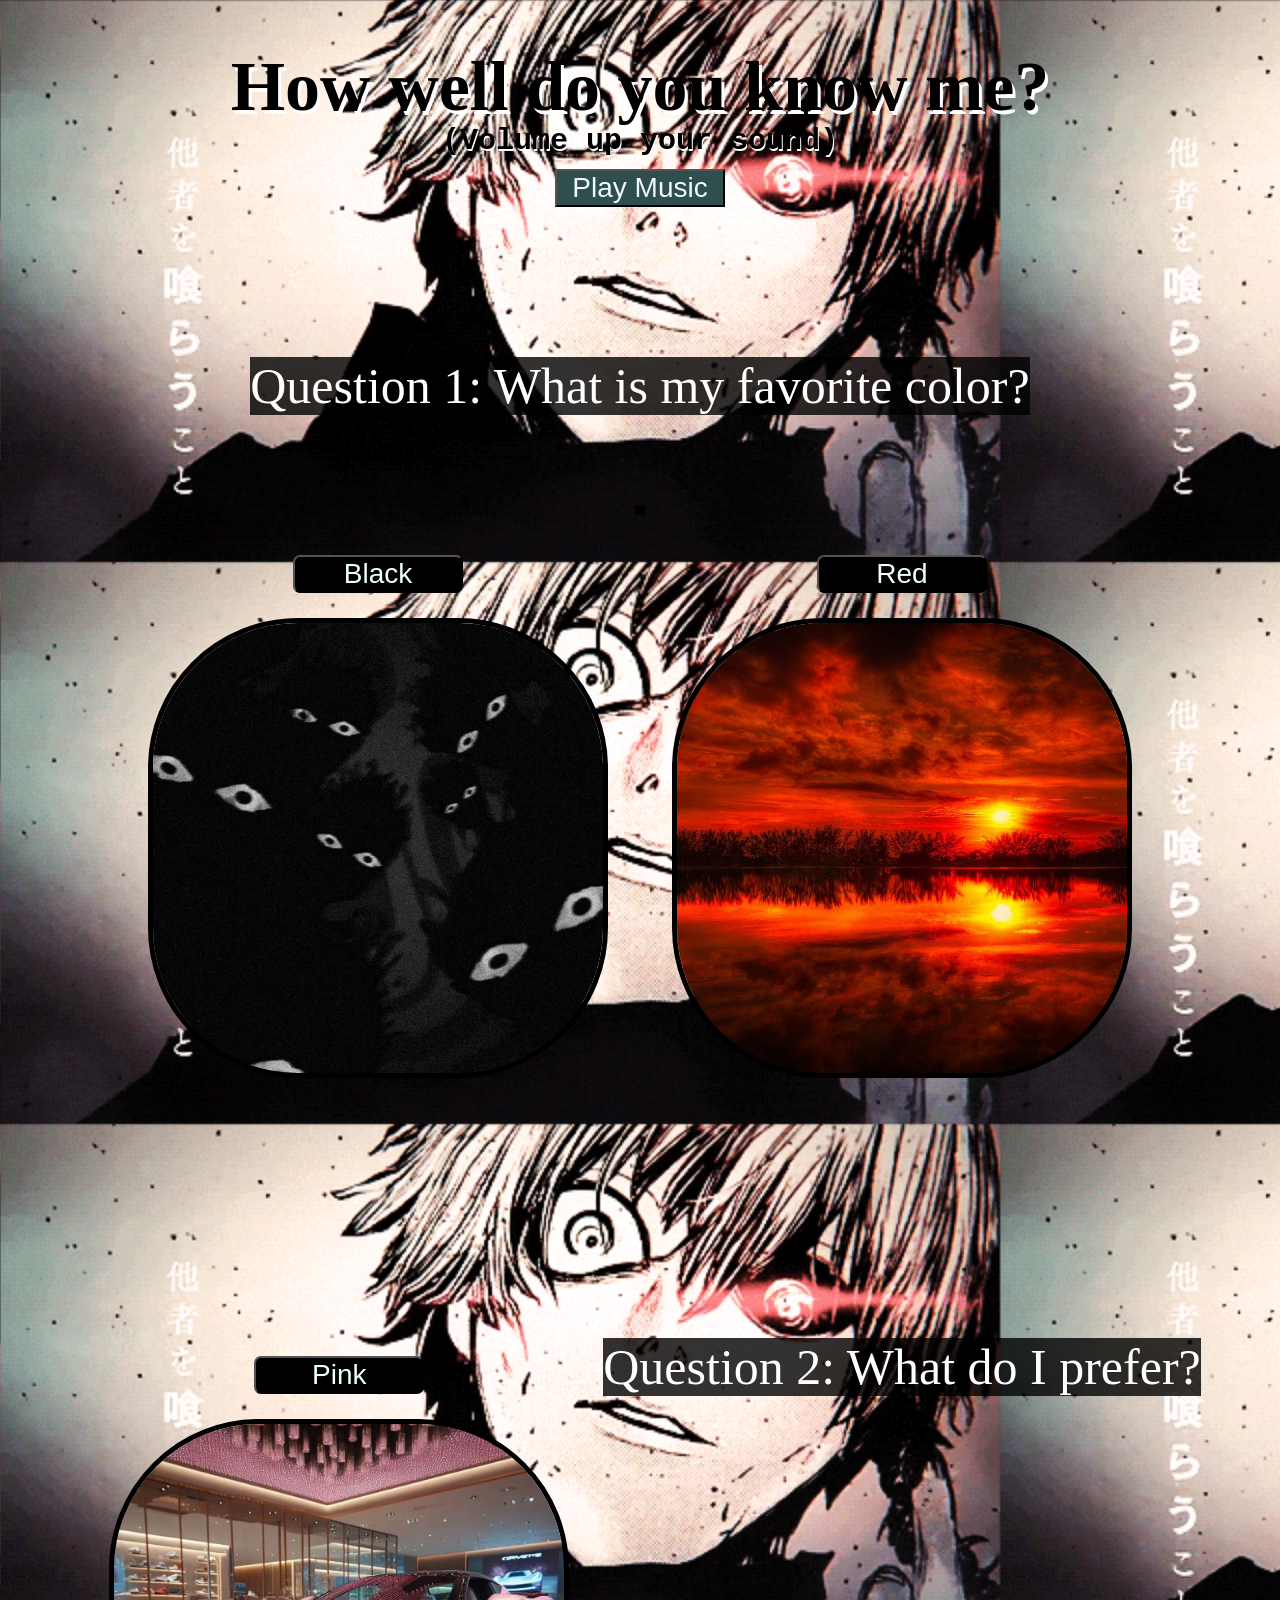
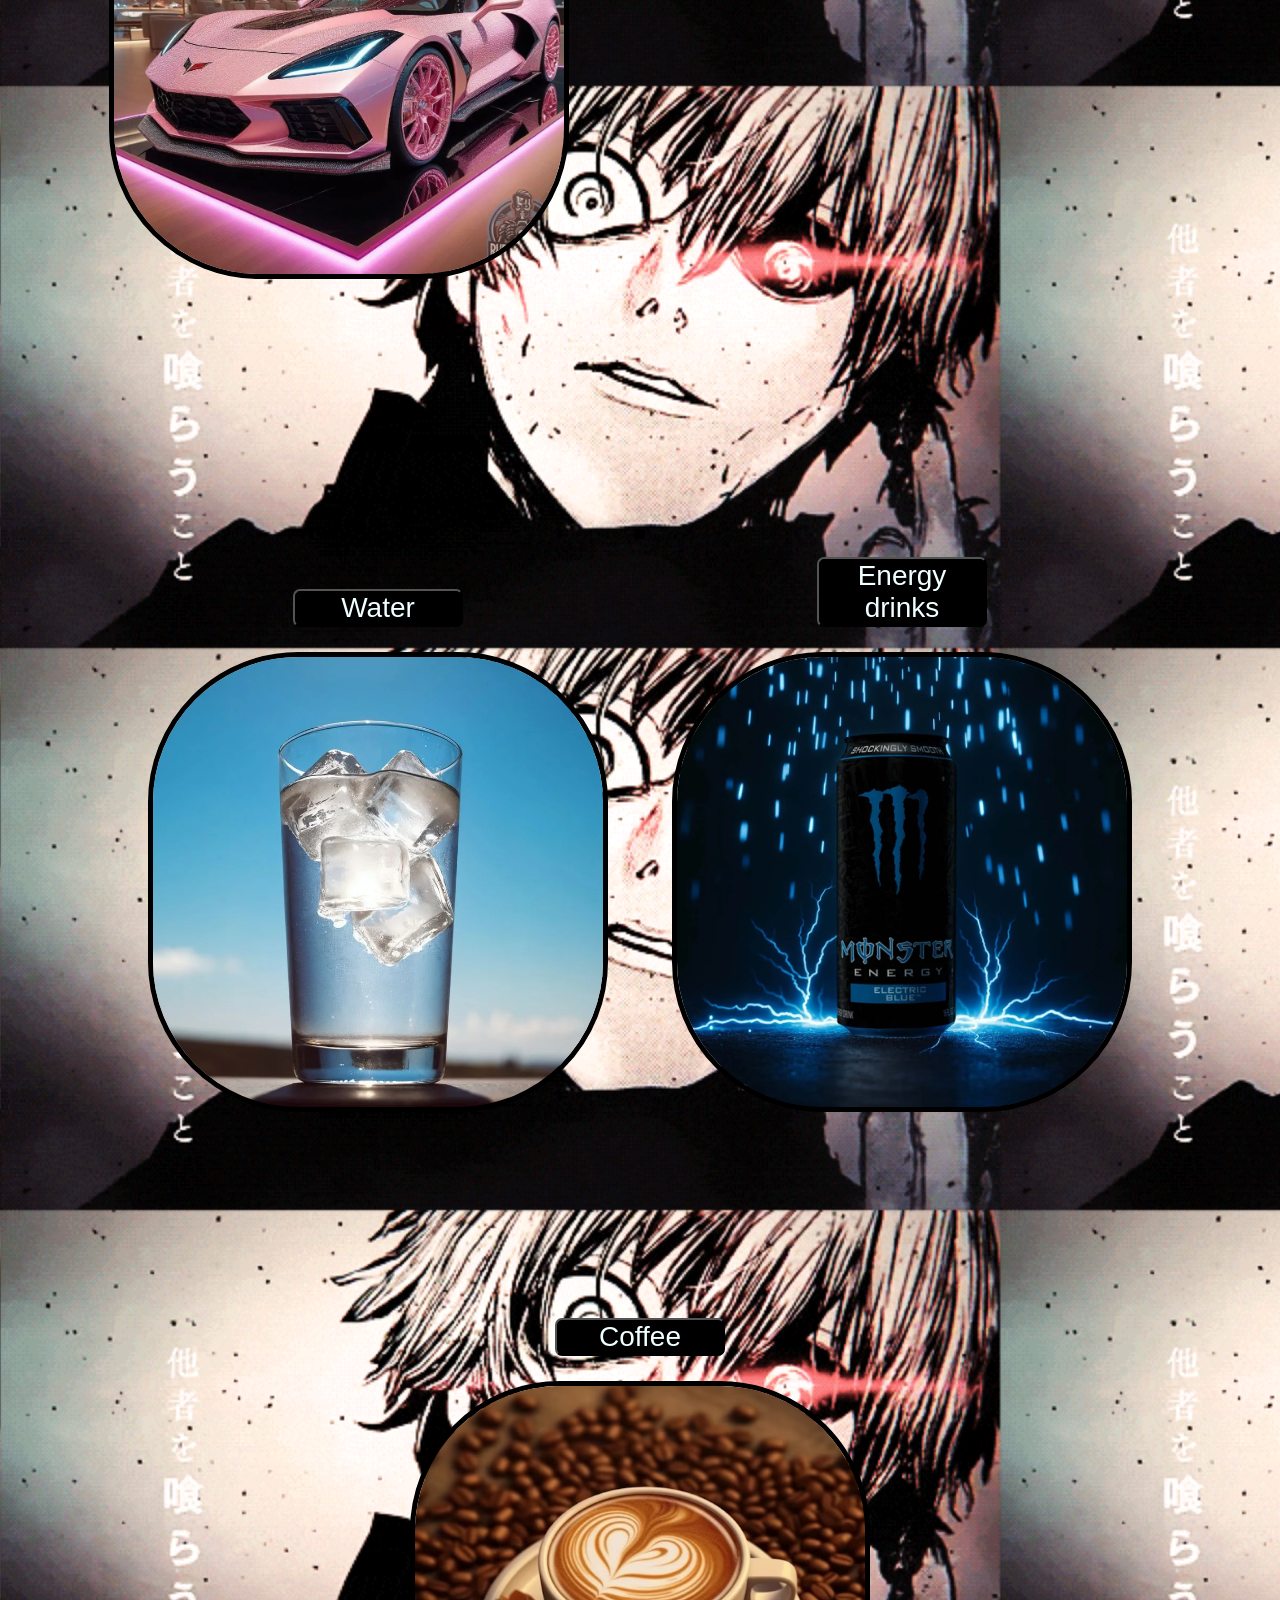
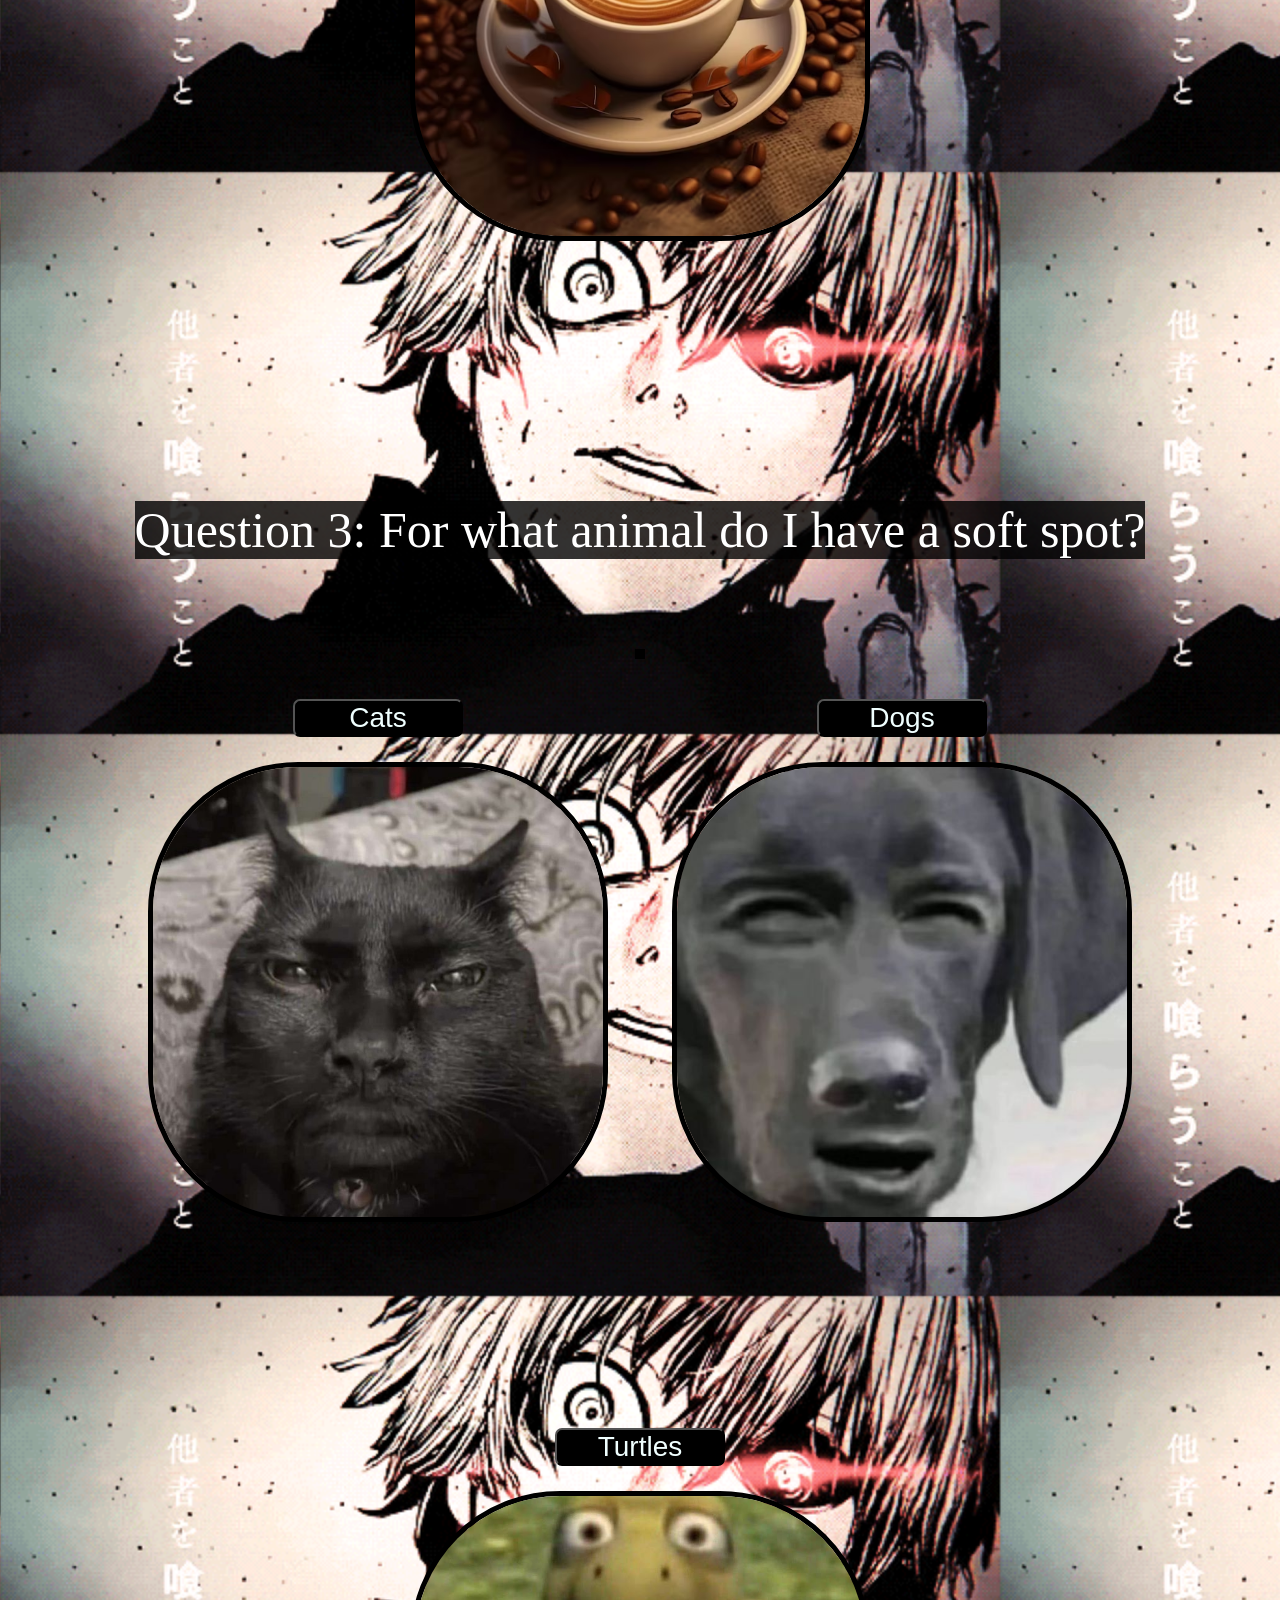
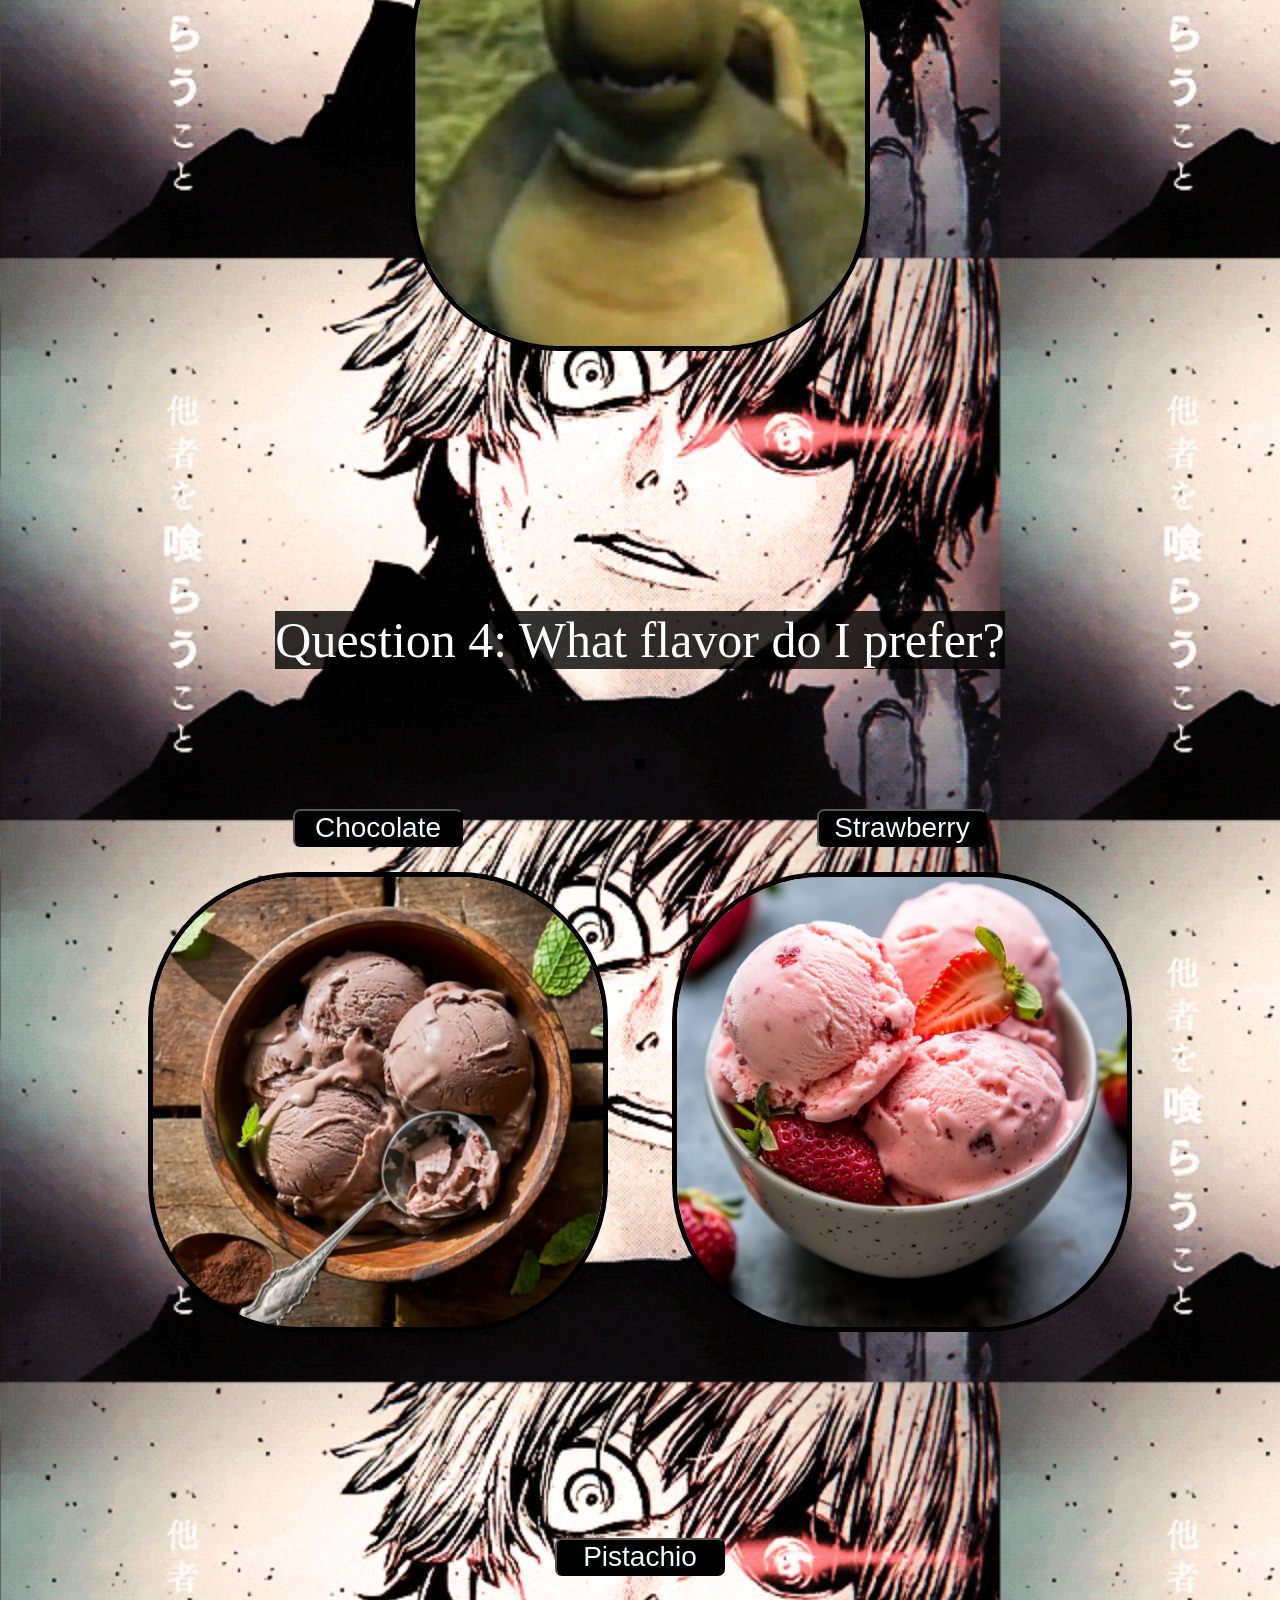
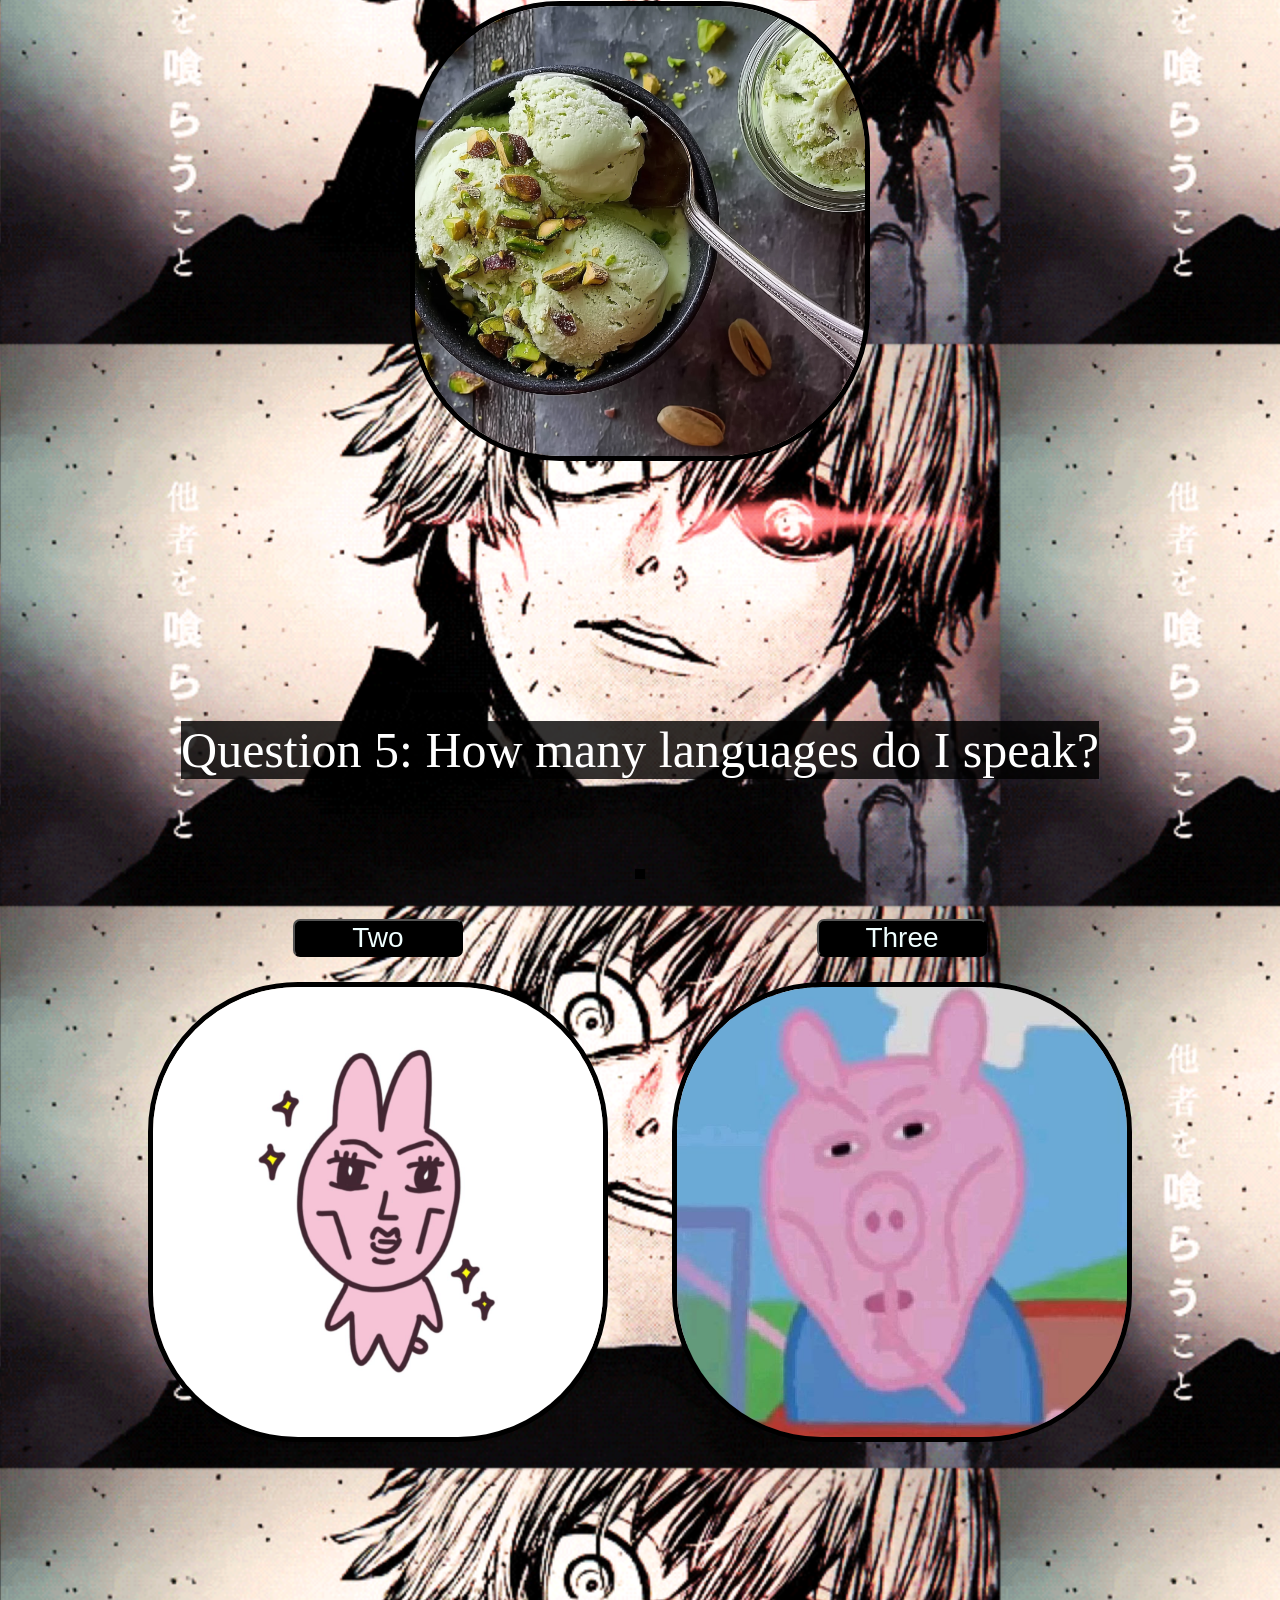
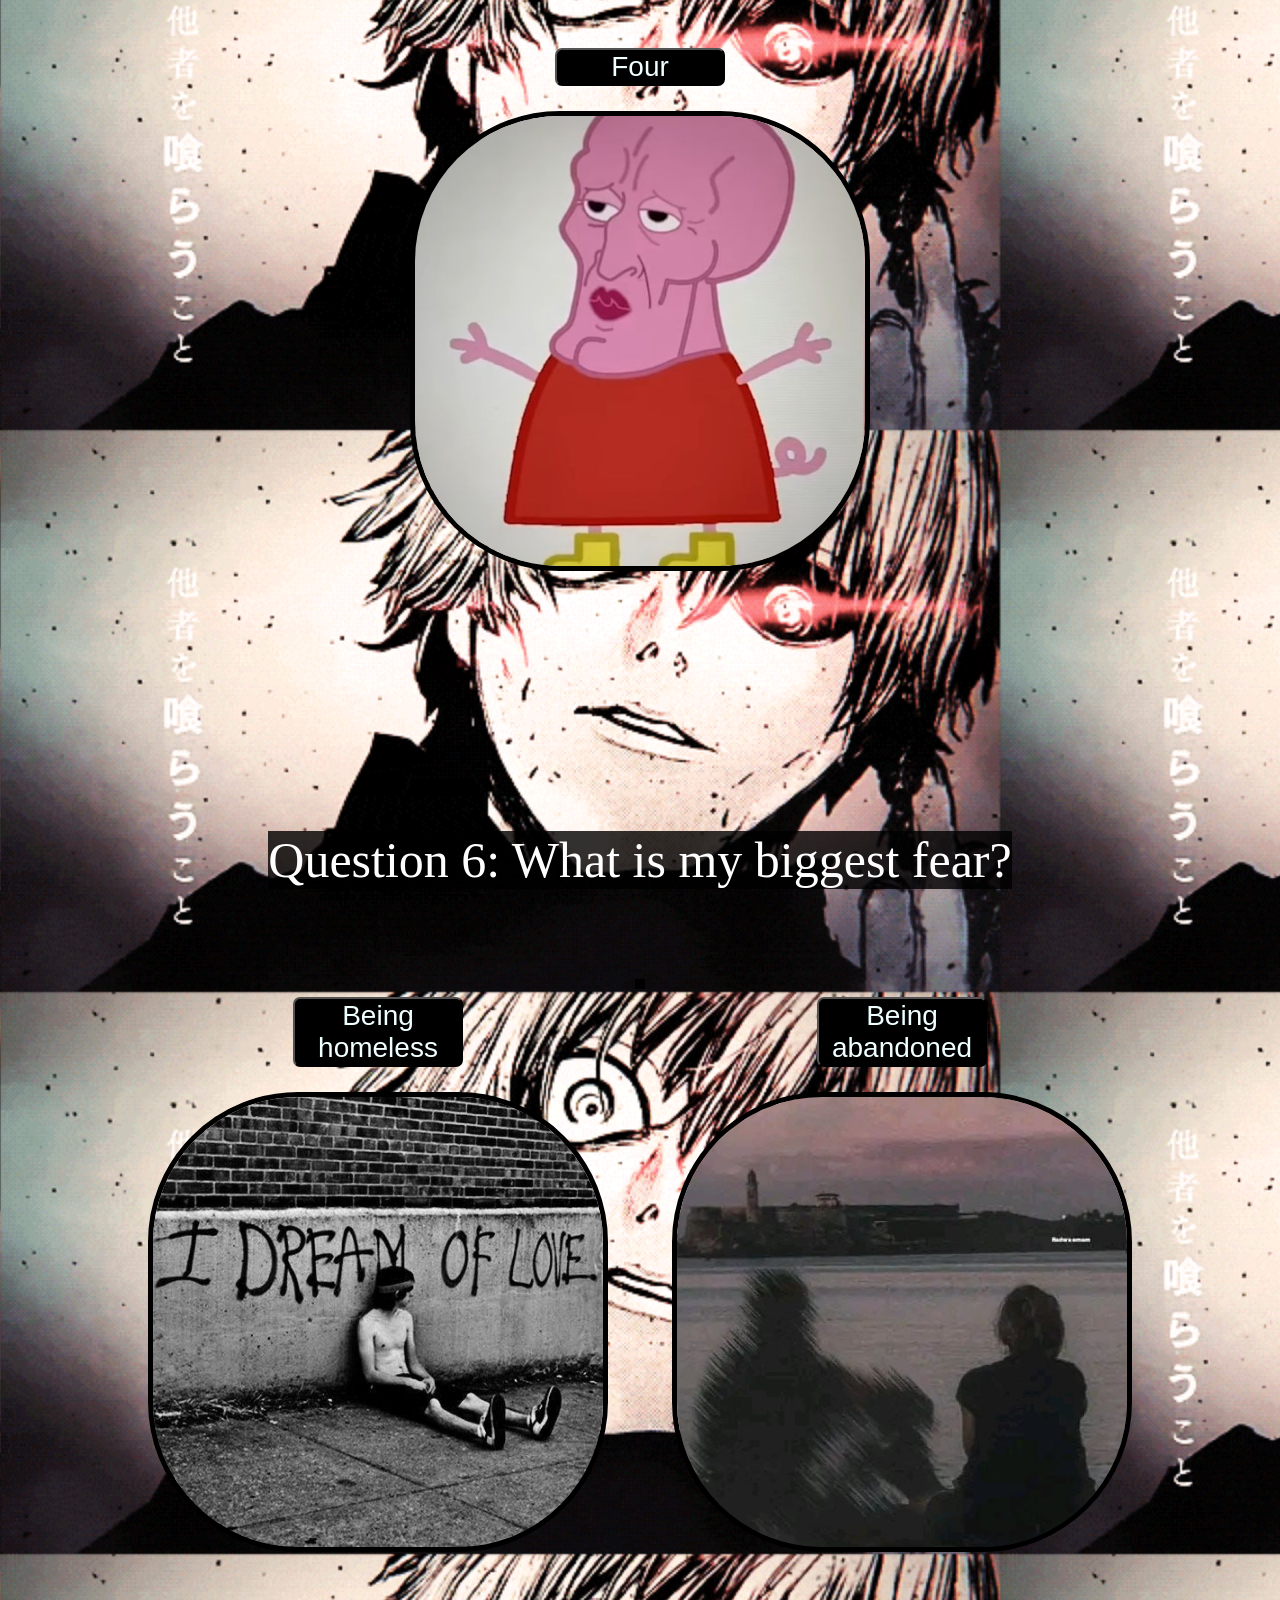
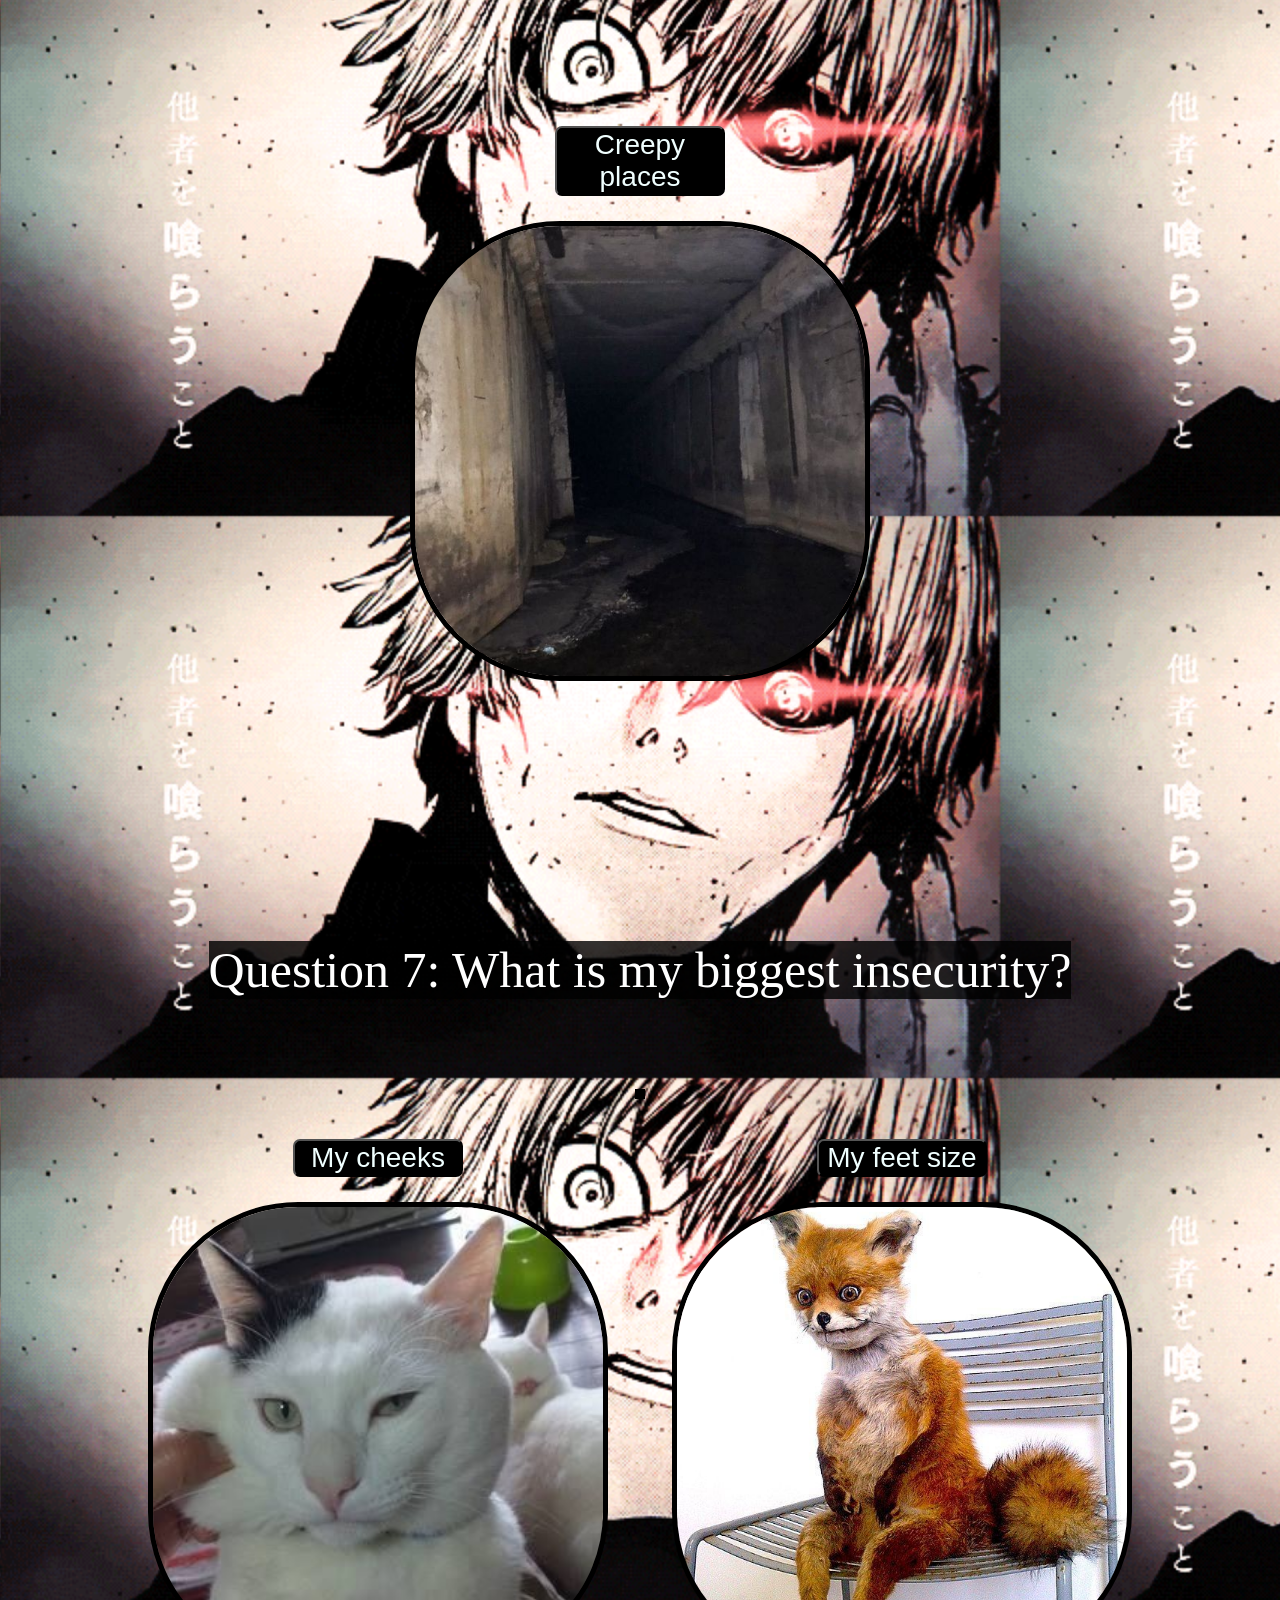
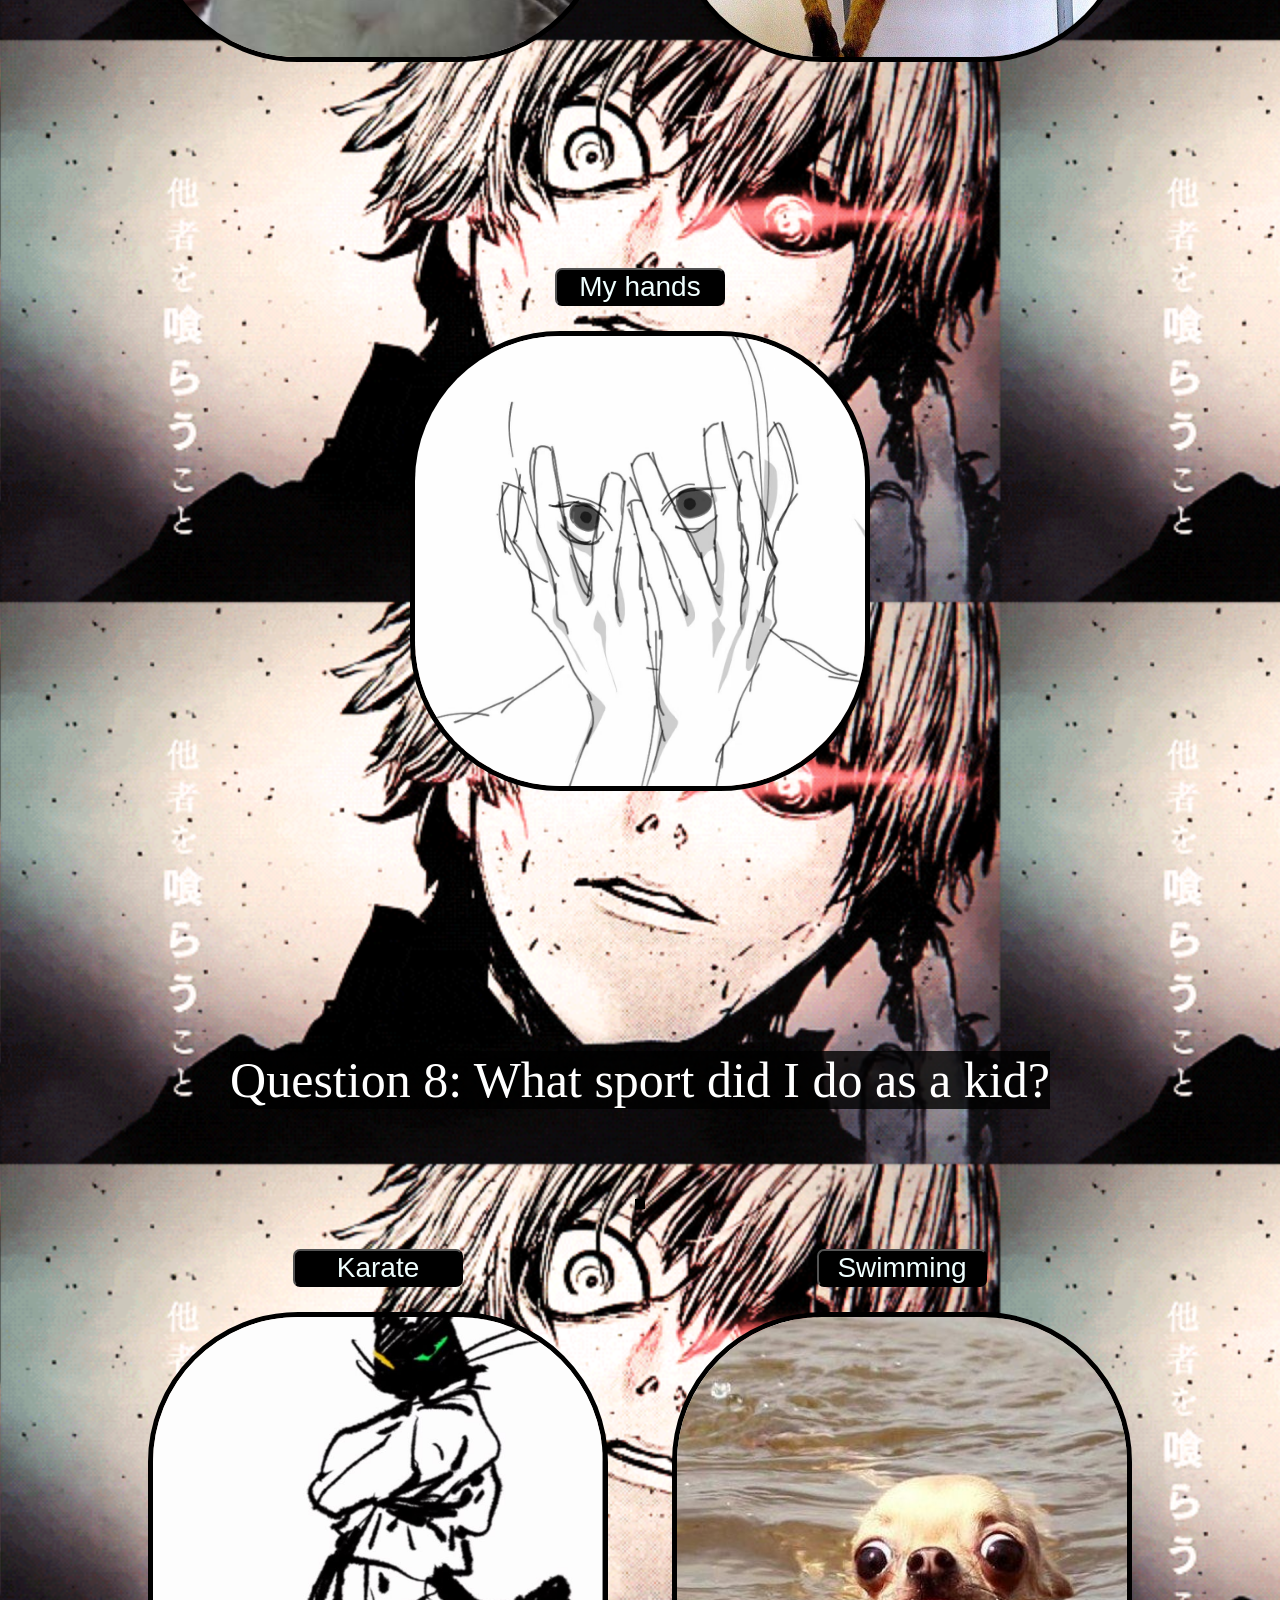
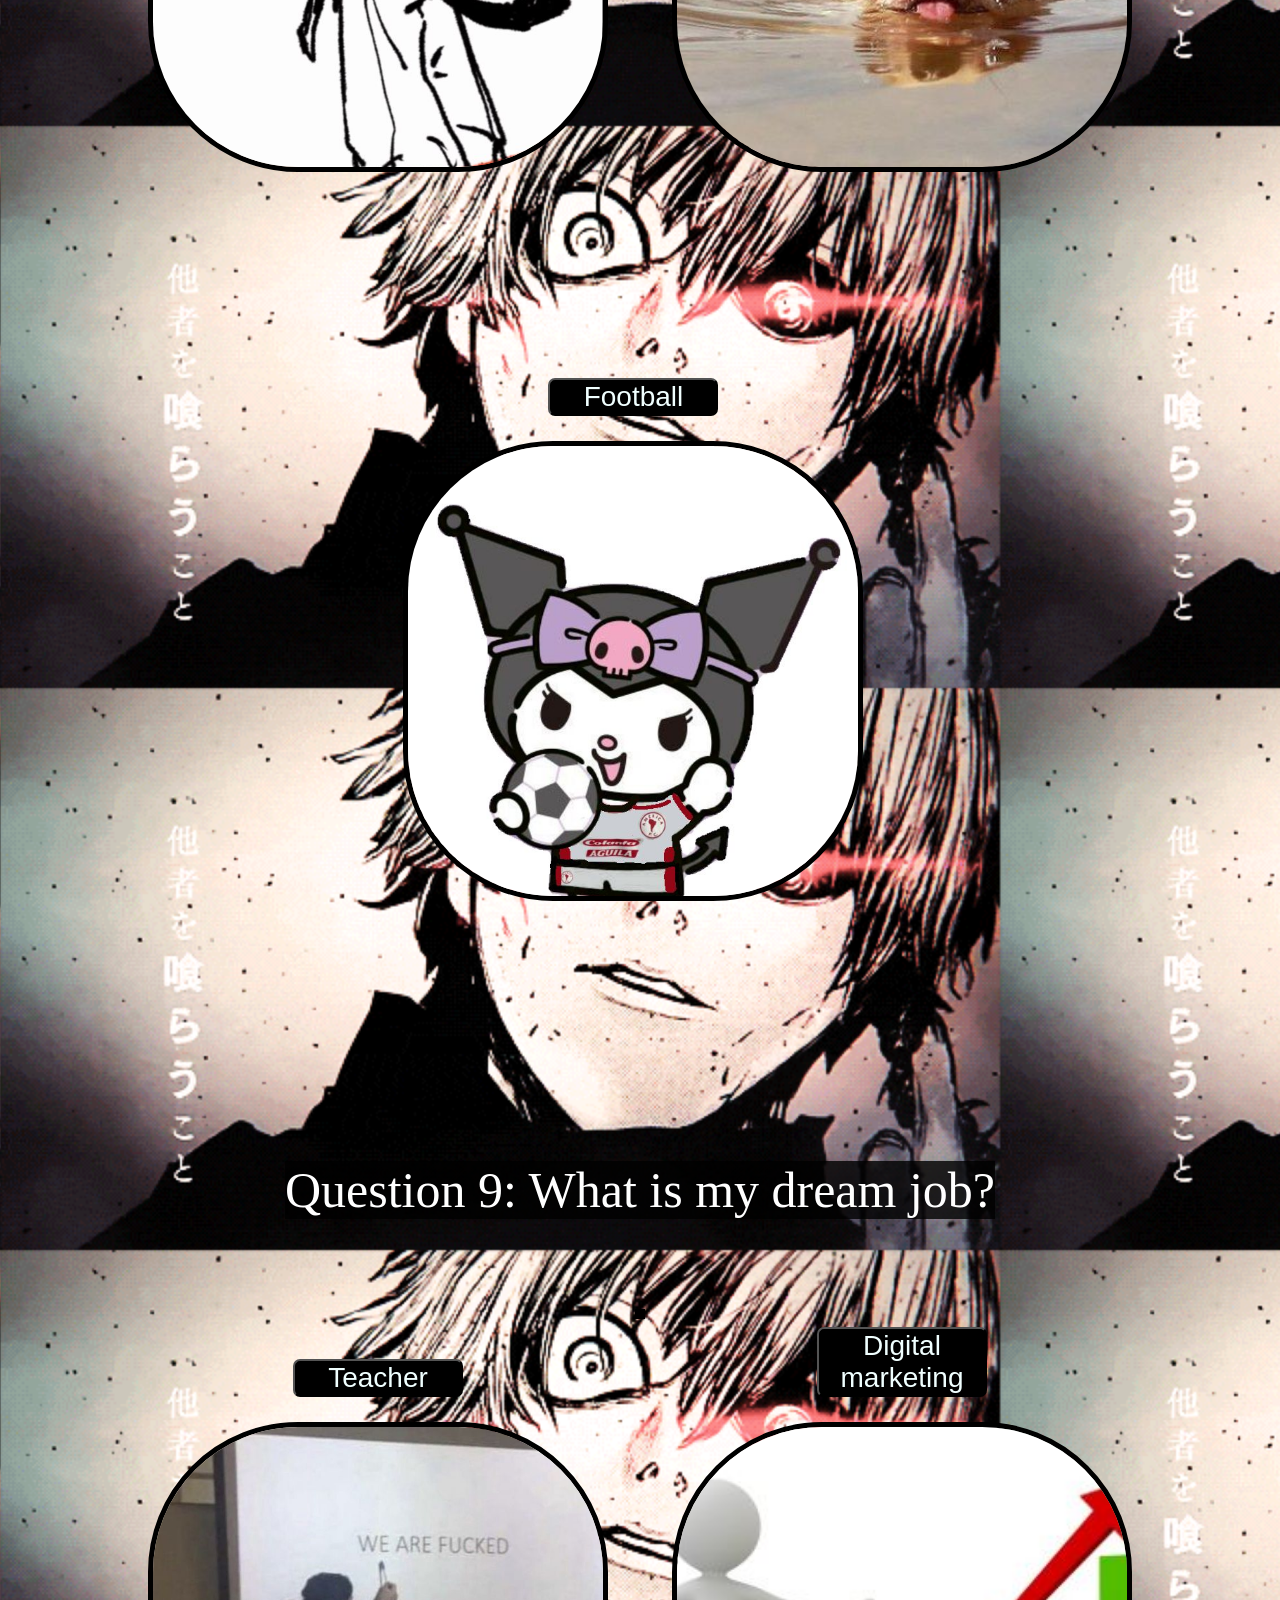
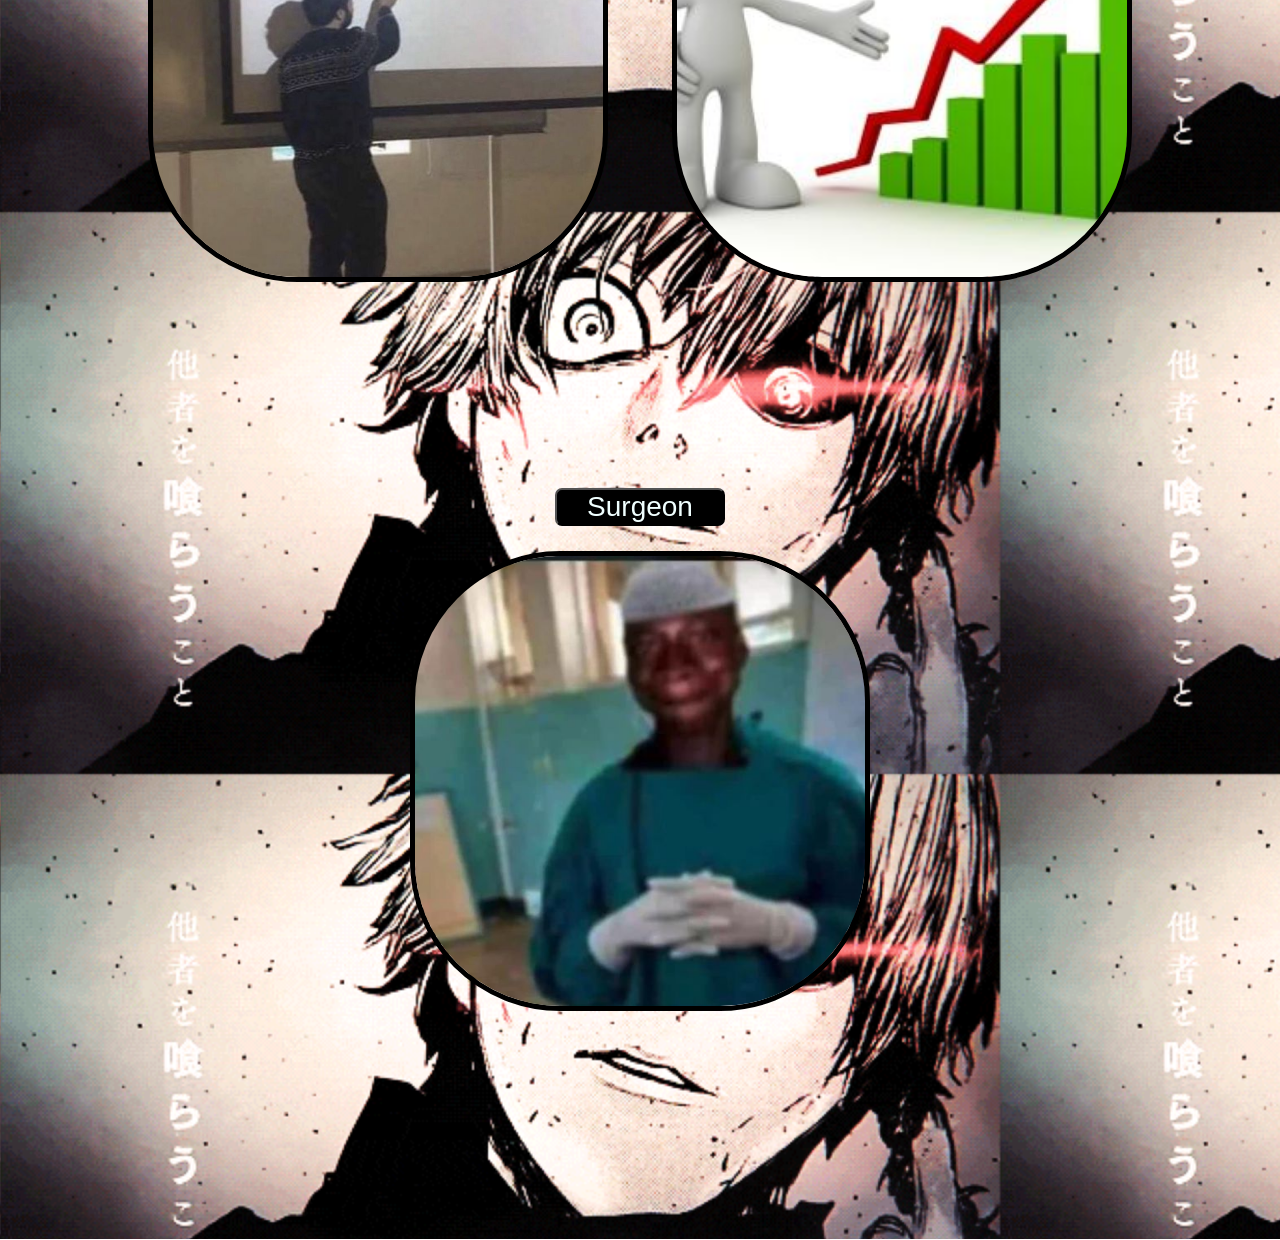
==== commit 716a7ccf: "fix import" ====
--- a/index.html
+++ b/index.html
@@ -51,7 +51,7 @@
 
   <div class="option">
       <button onclick="check2('energydrinks')">Energy drinks</button>
-      <img src="C:\Users\linat\Downloads\electric-blue-monster-energy-drink.webp">
+      <img src="./Assets/electric-blue-monster-energy-drink.webp">
   </div>
   
   <div class="option">
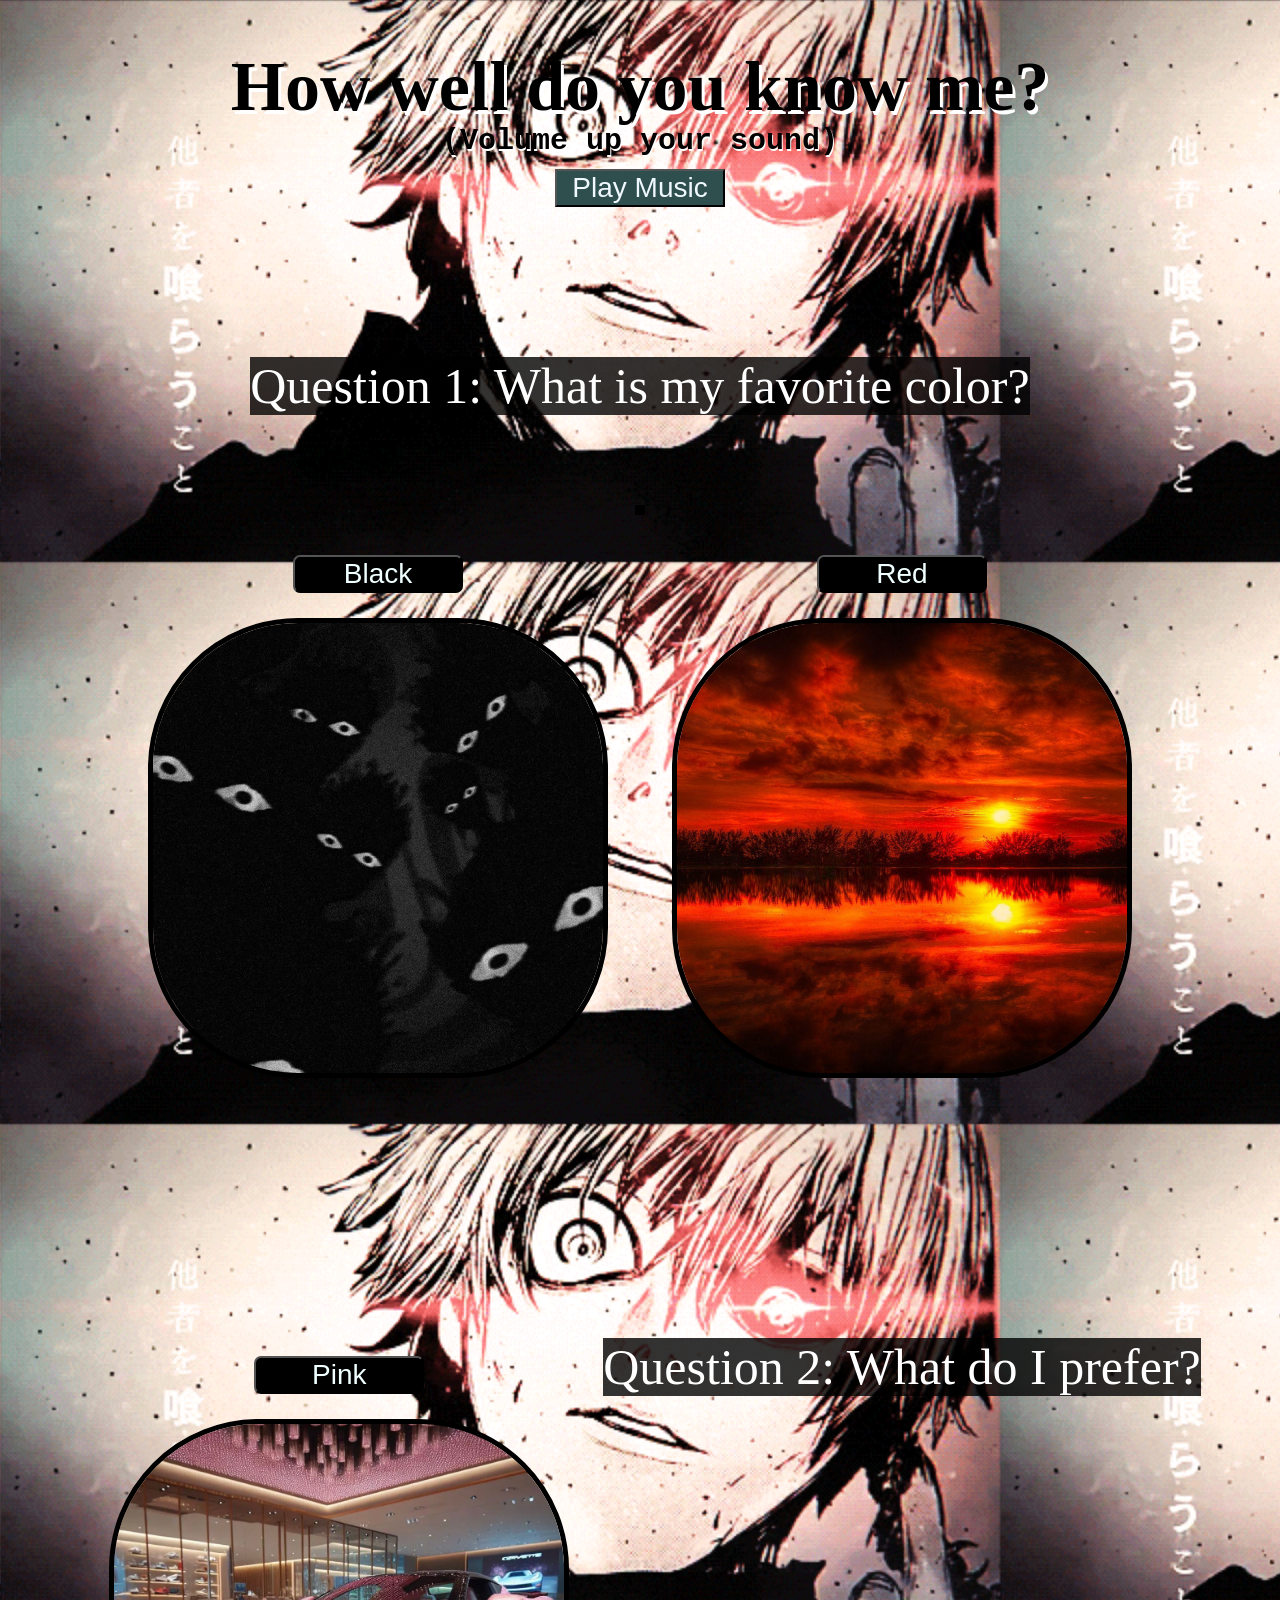
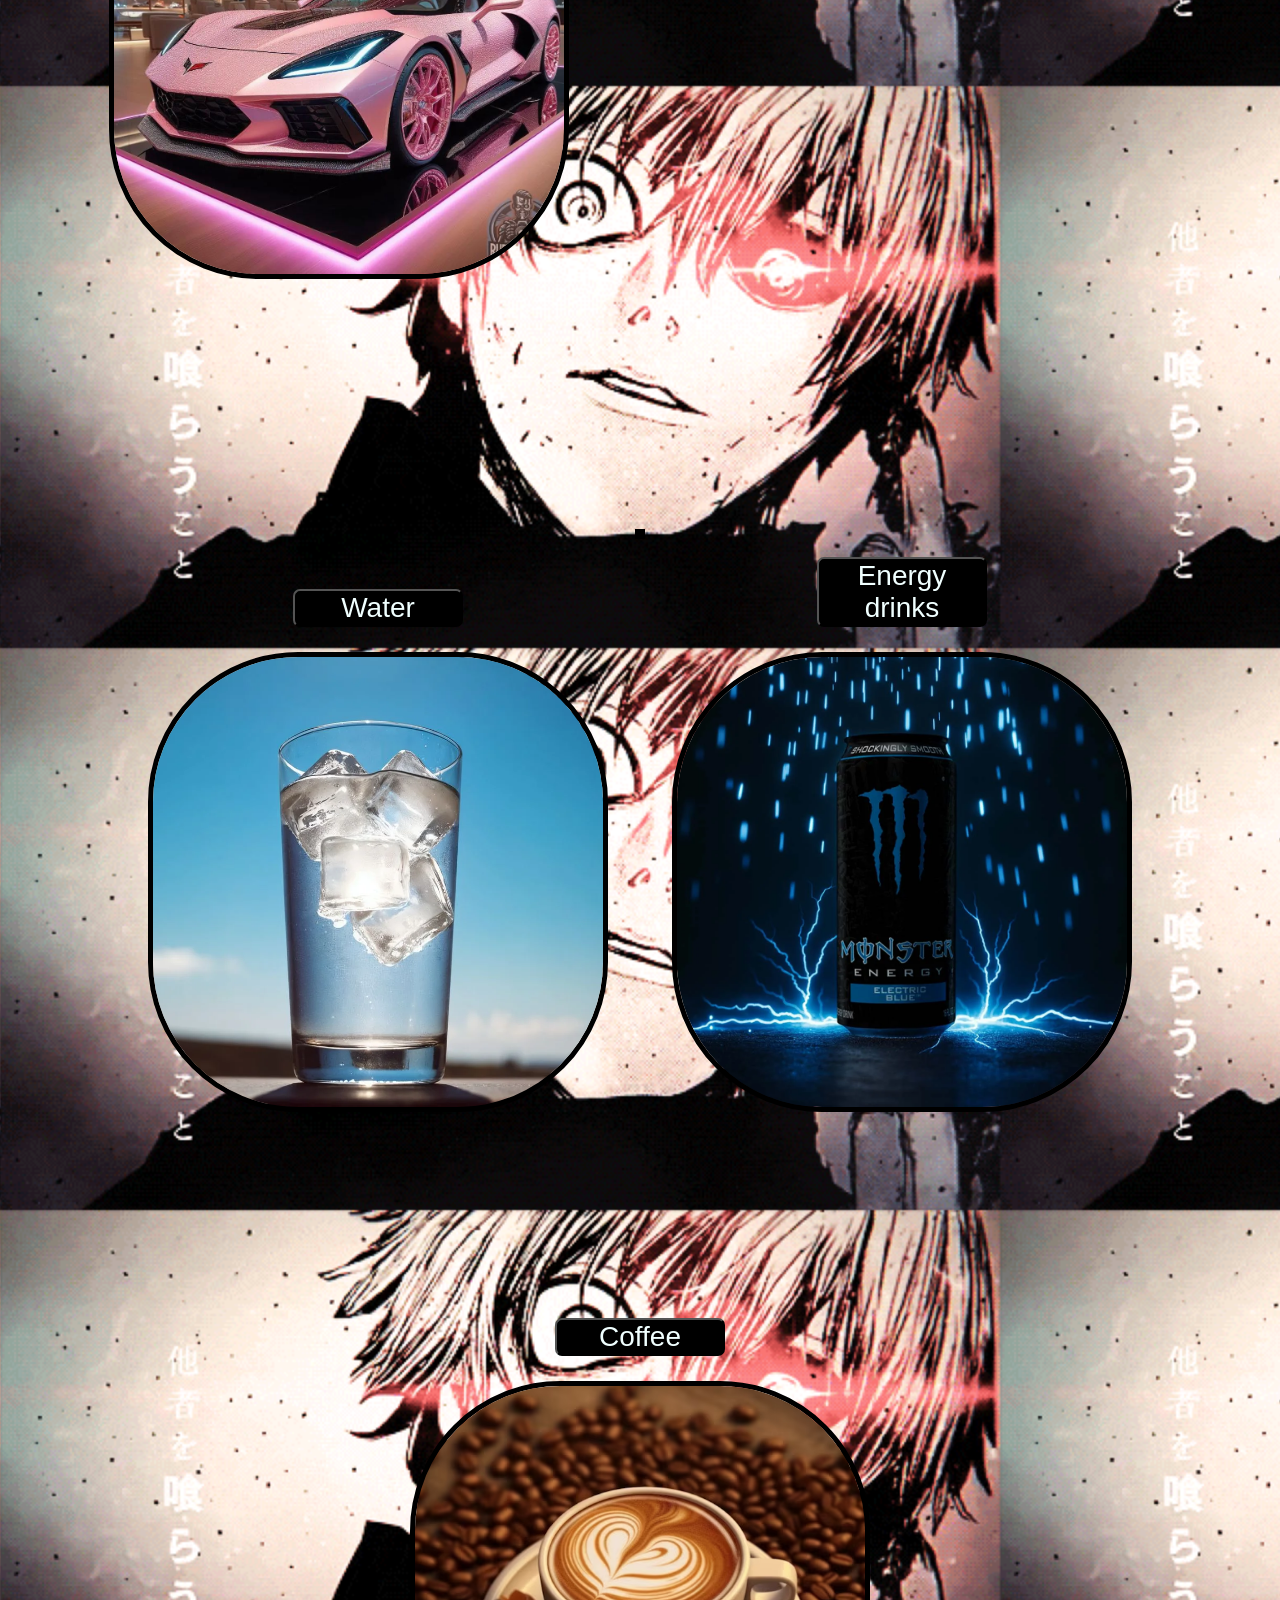
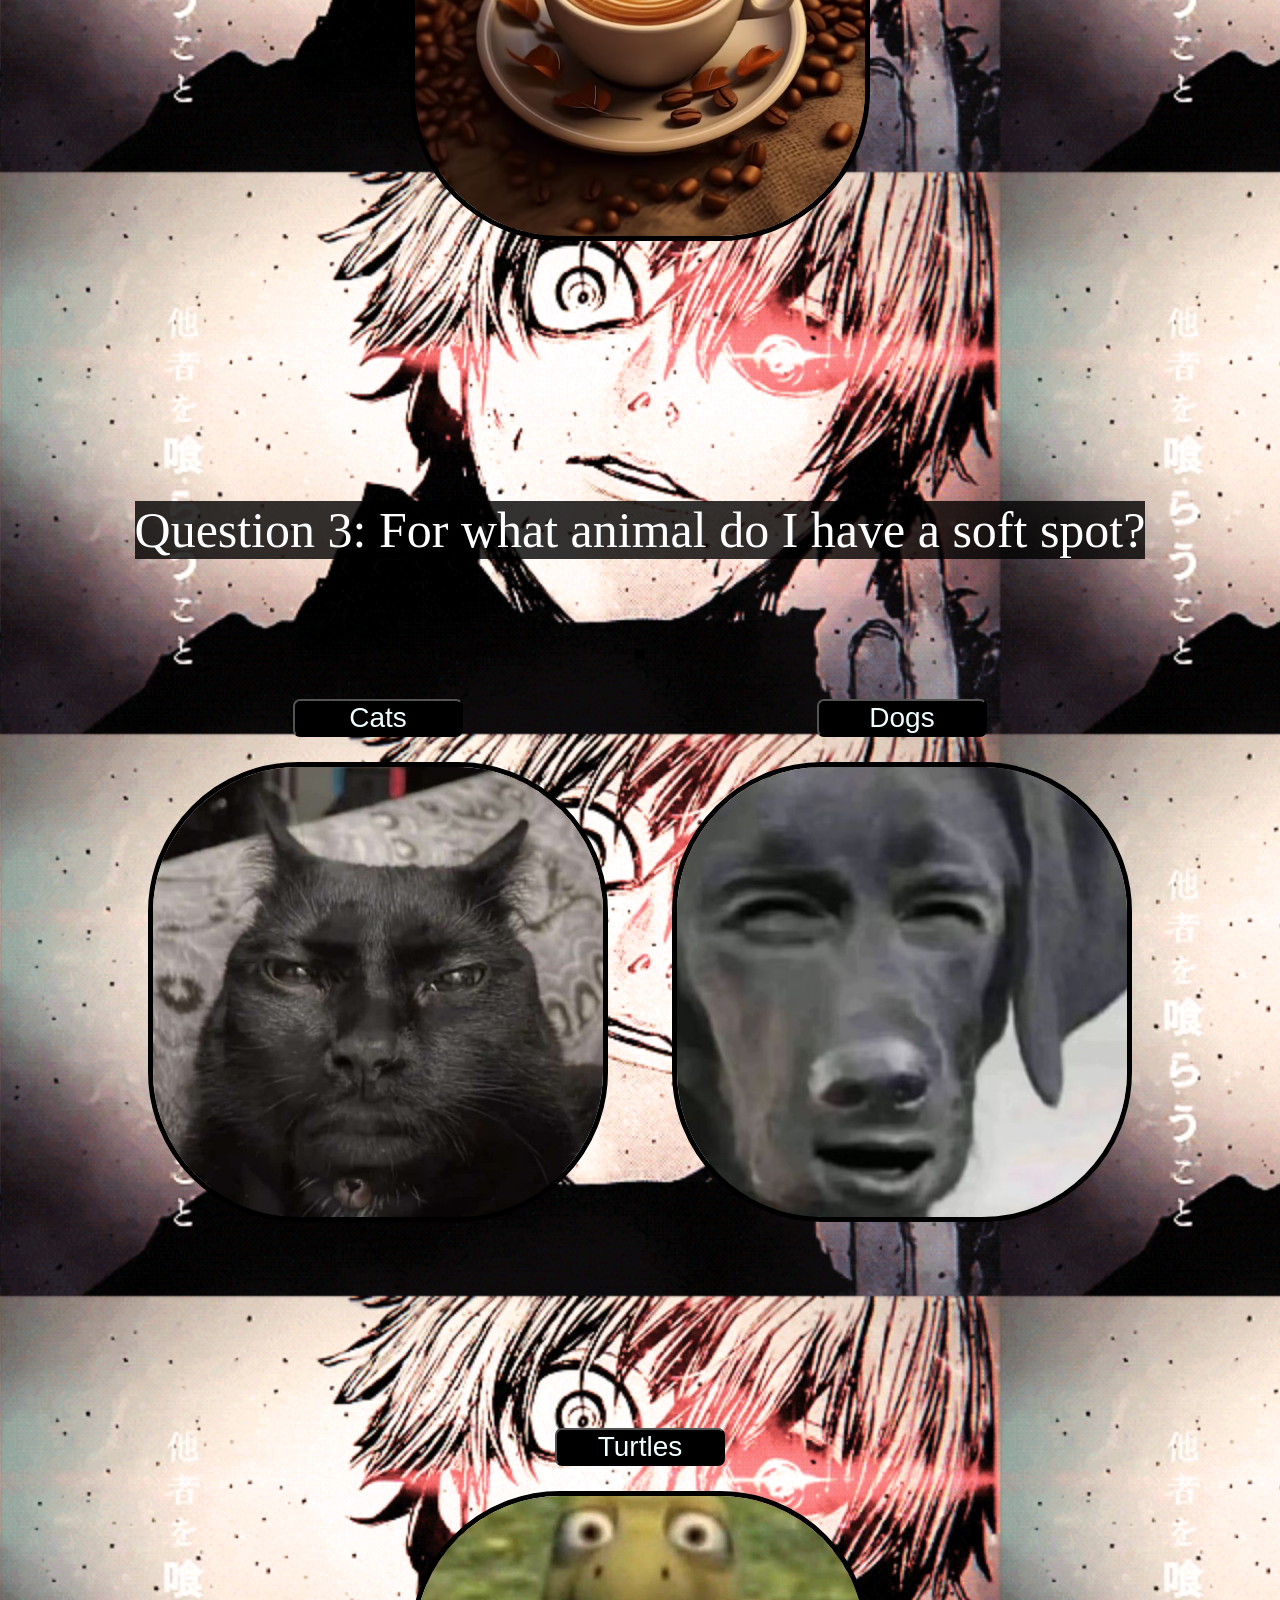
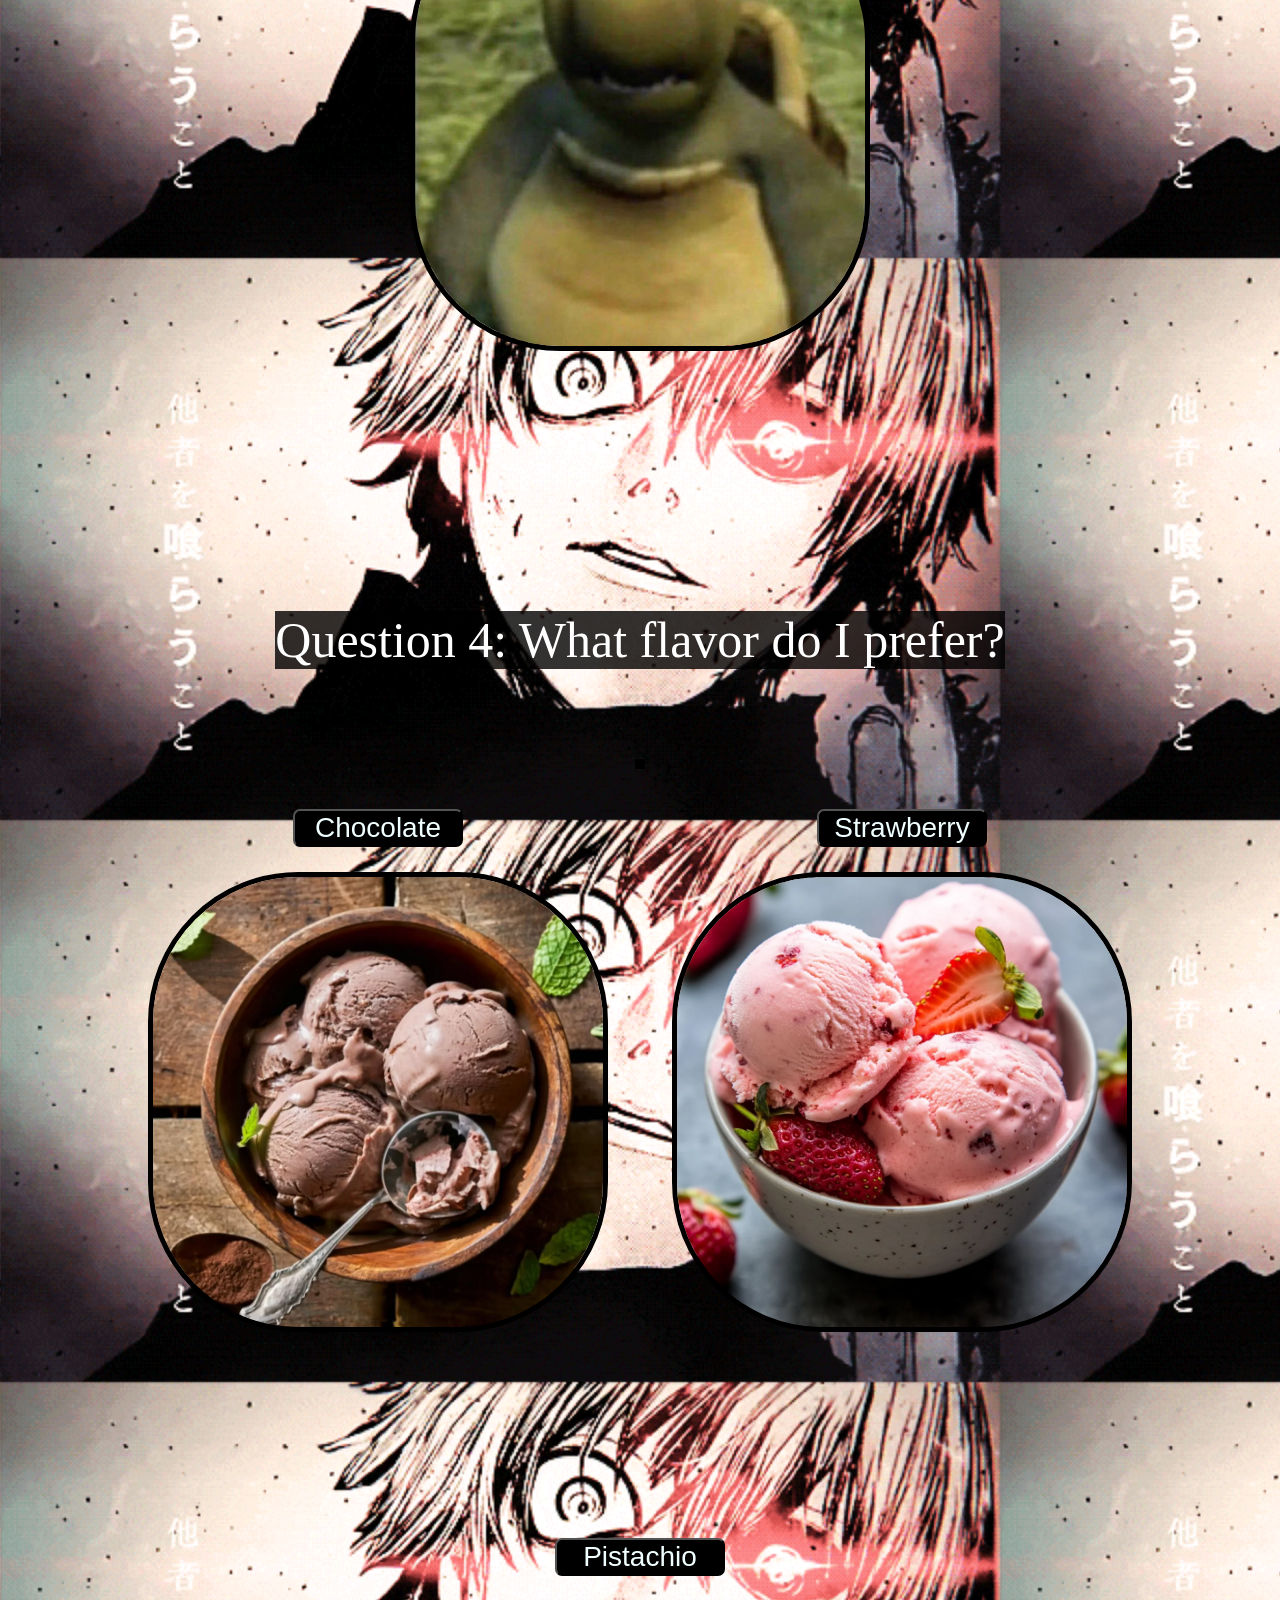
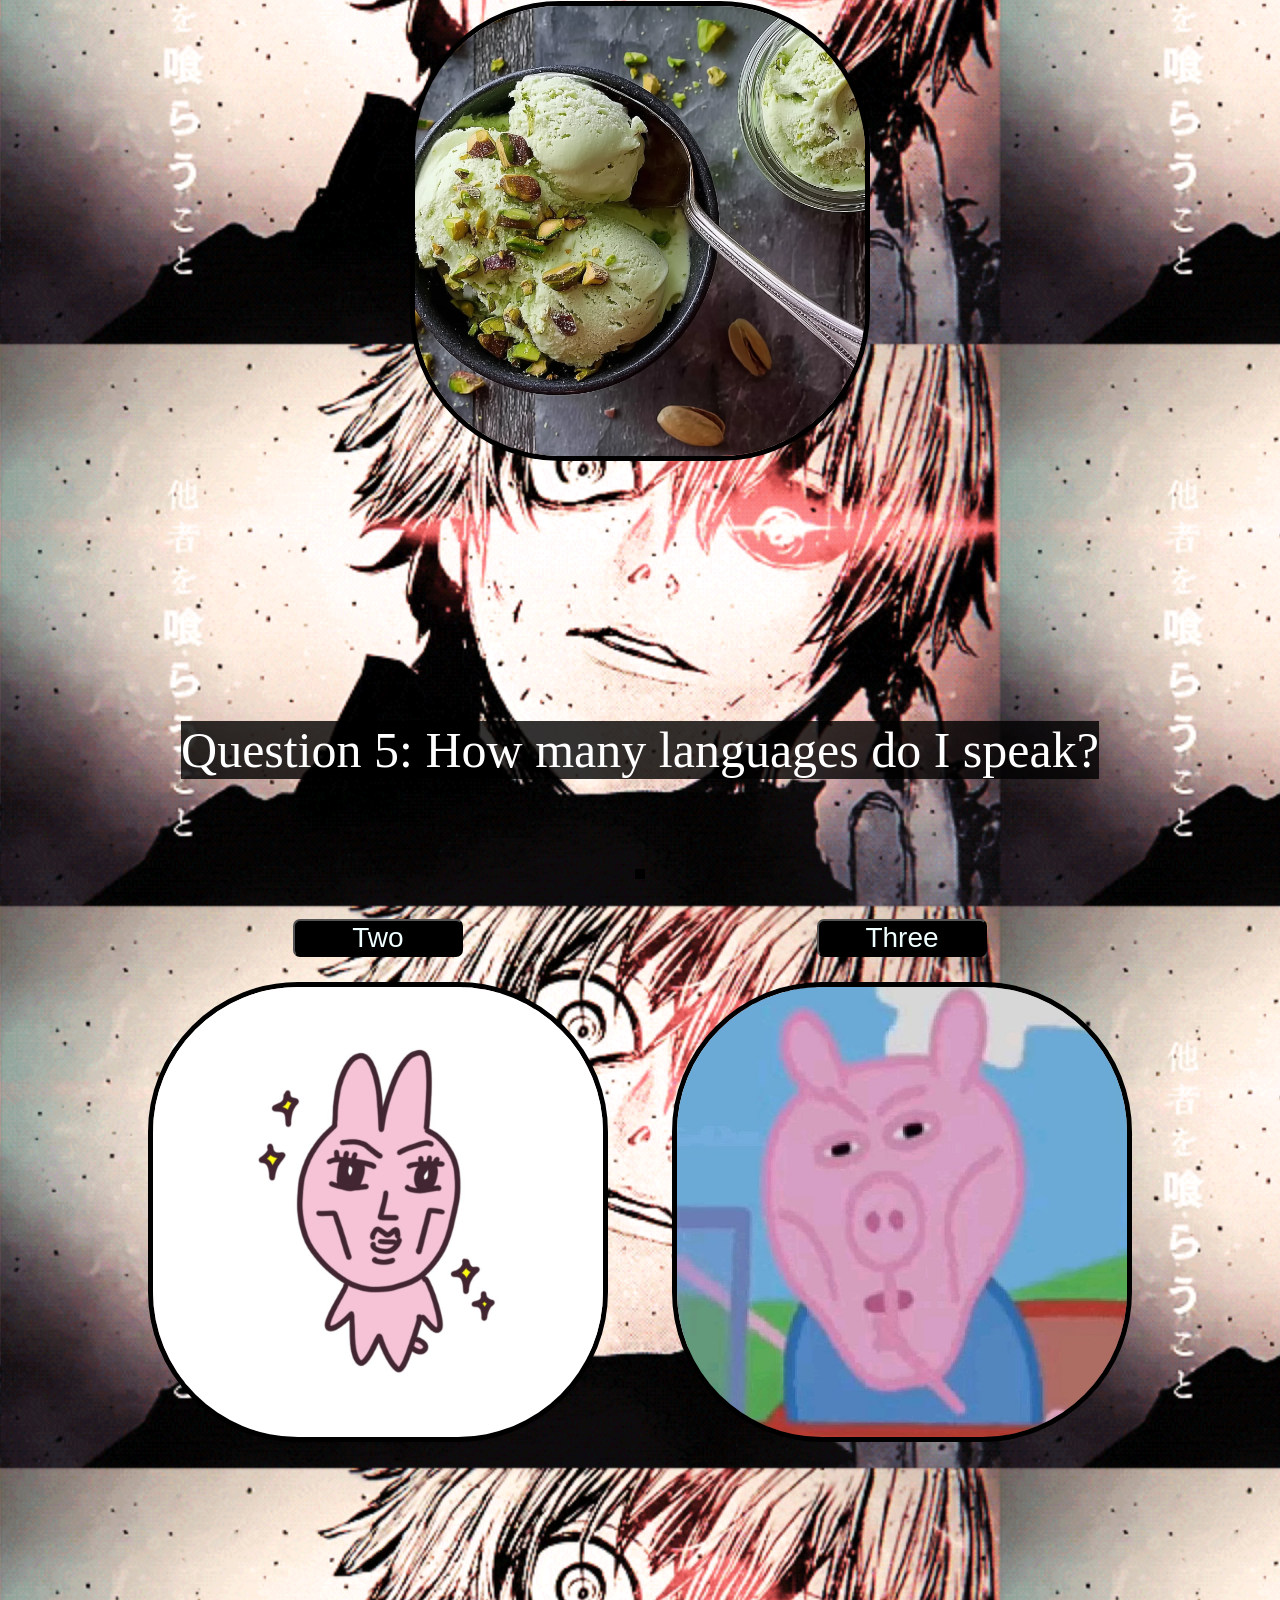
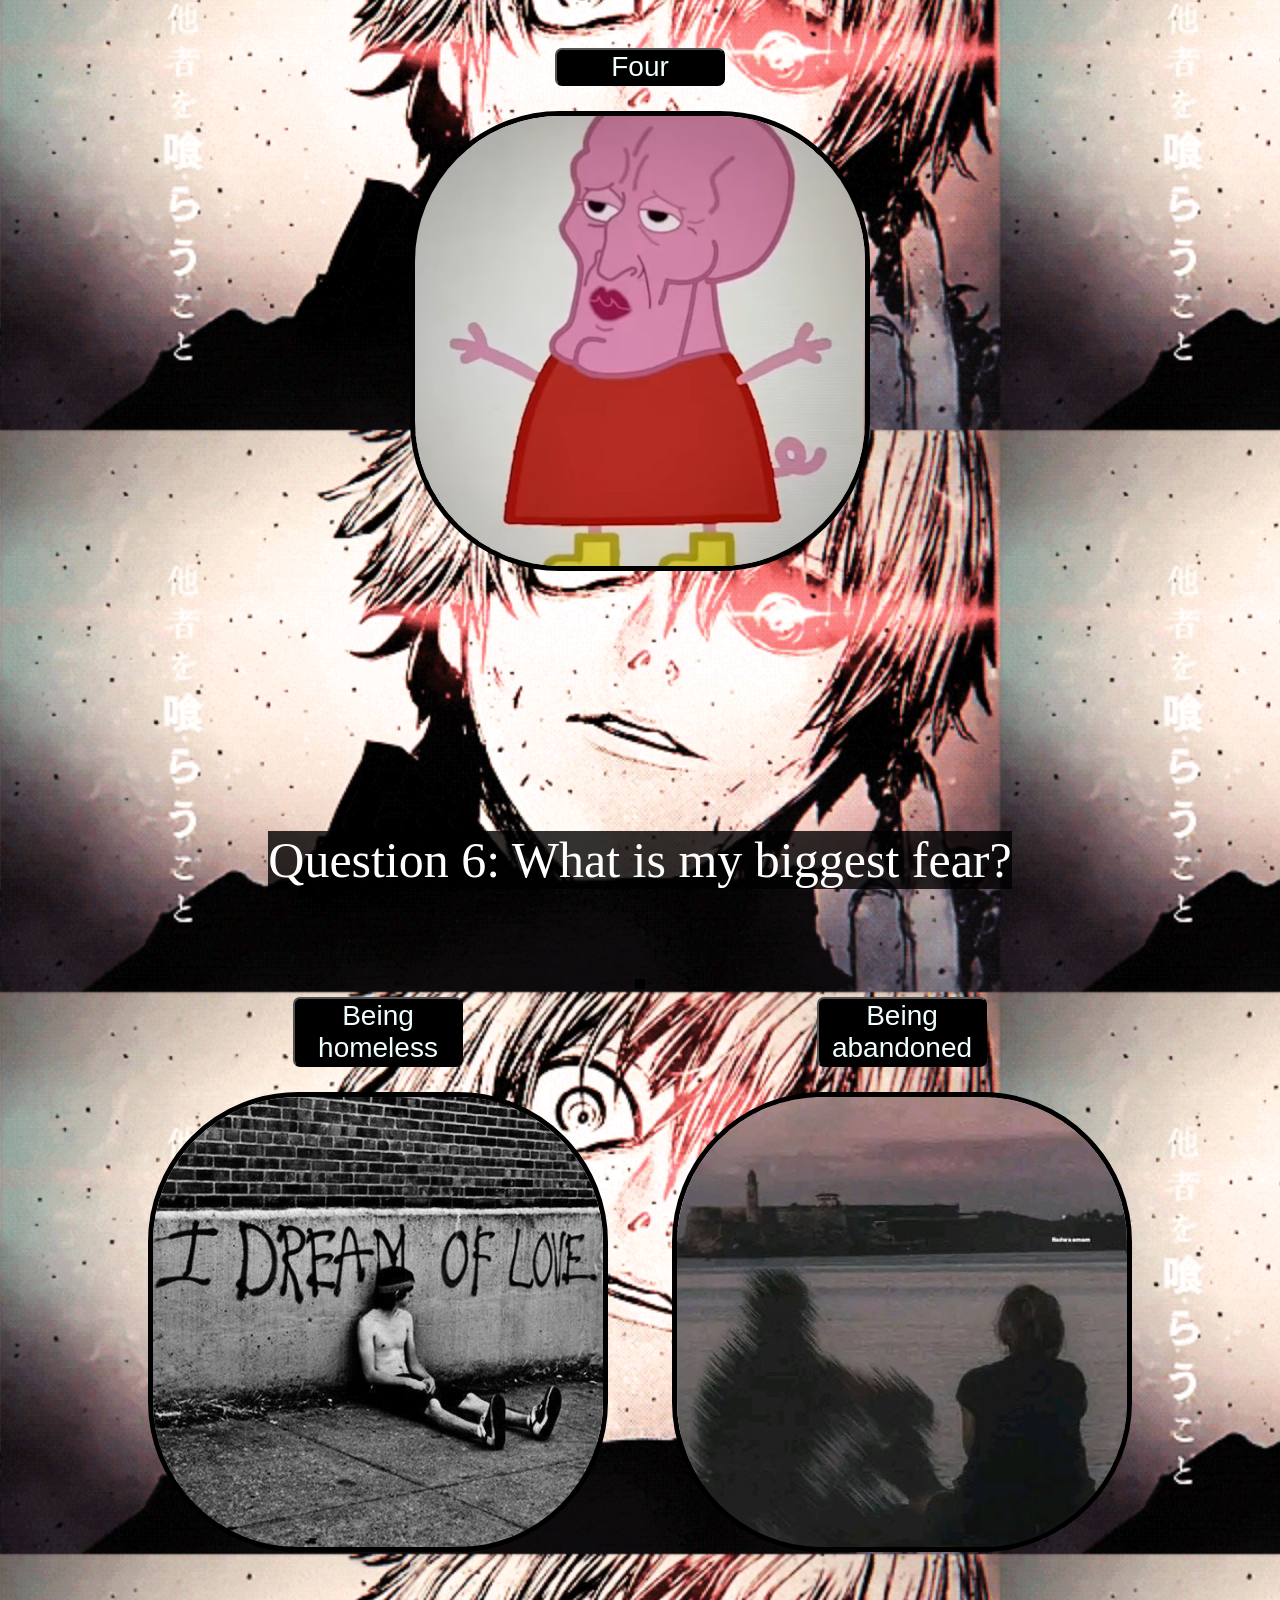
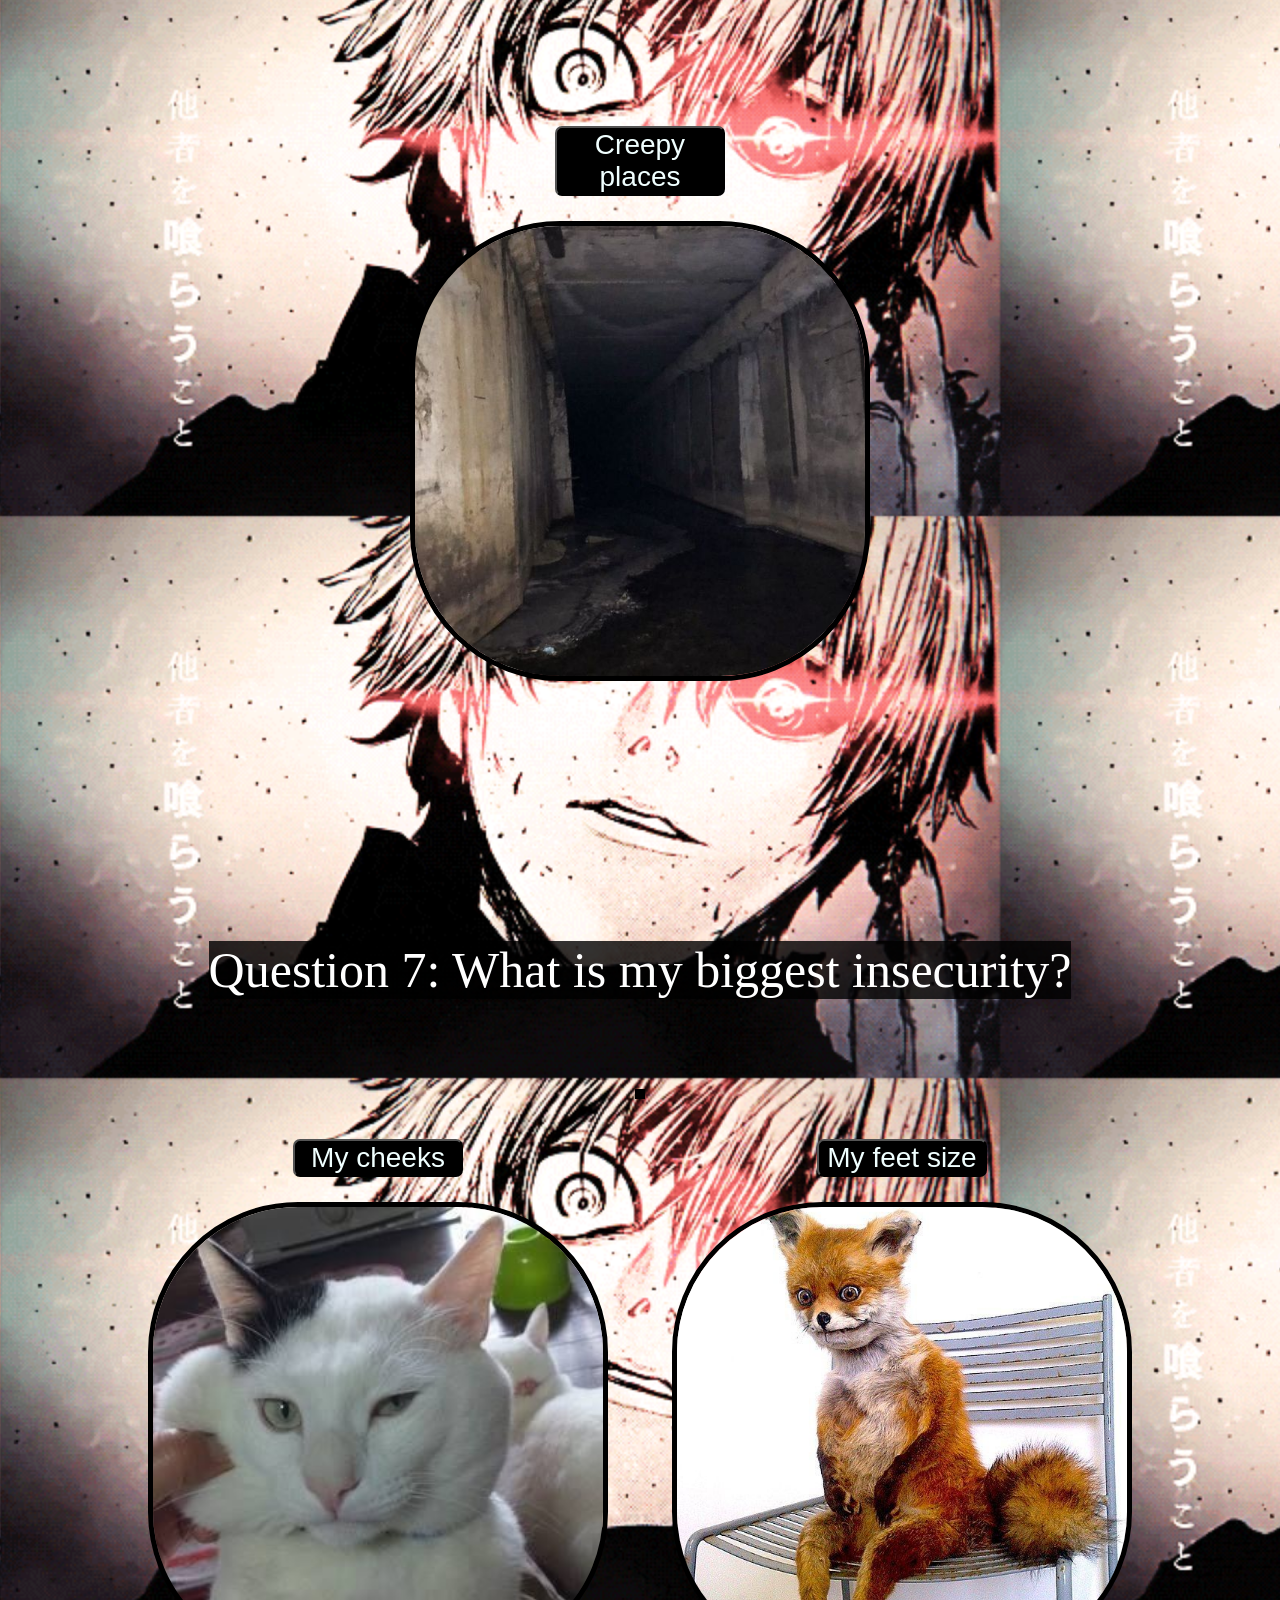
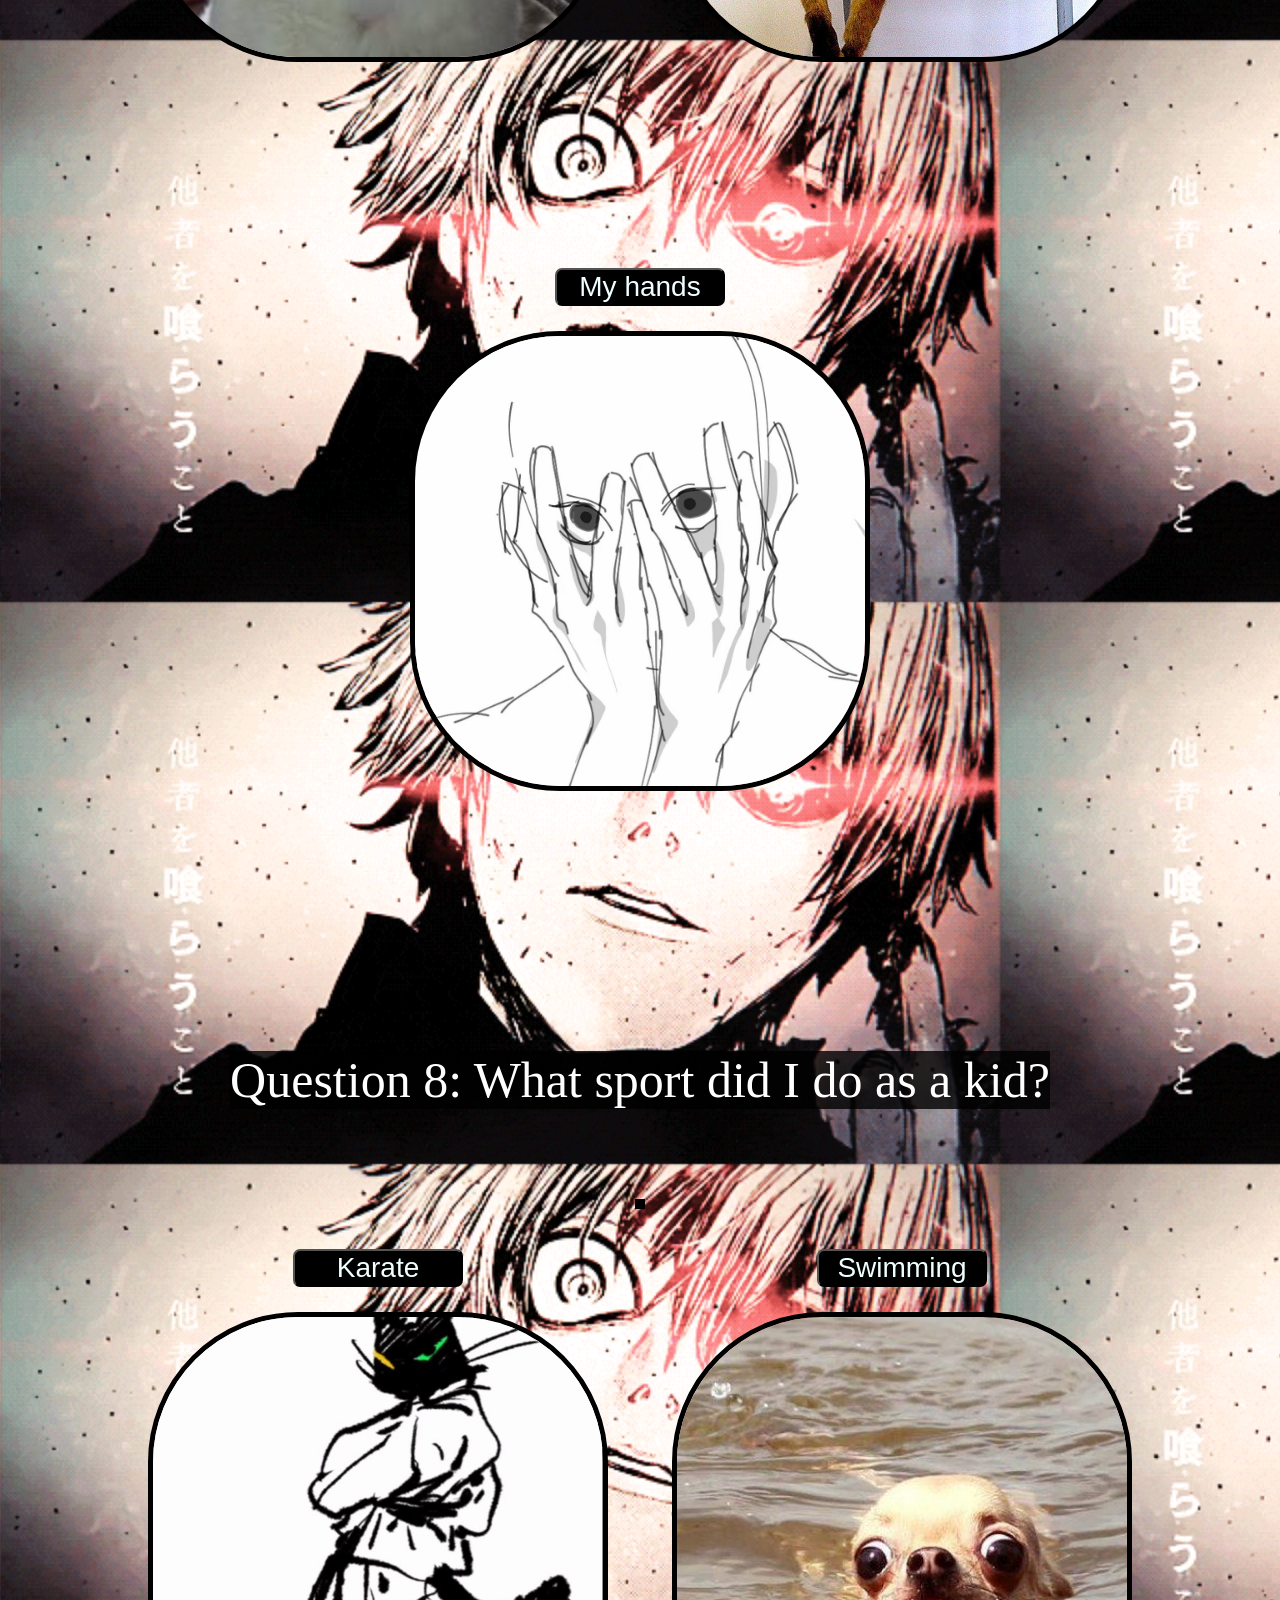
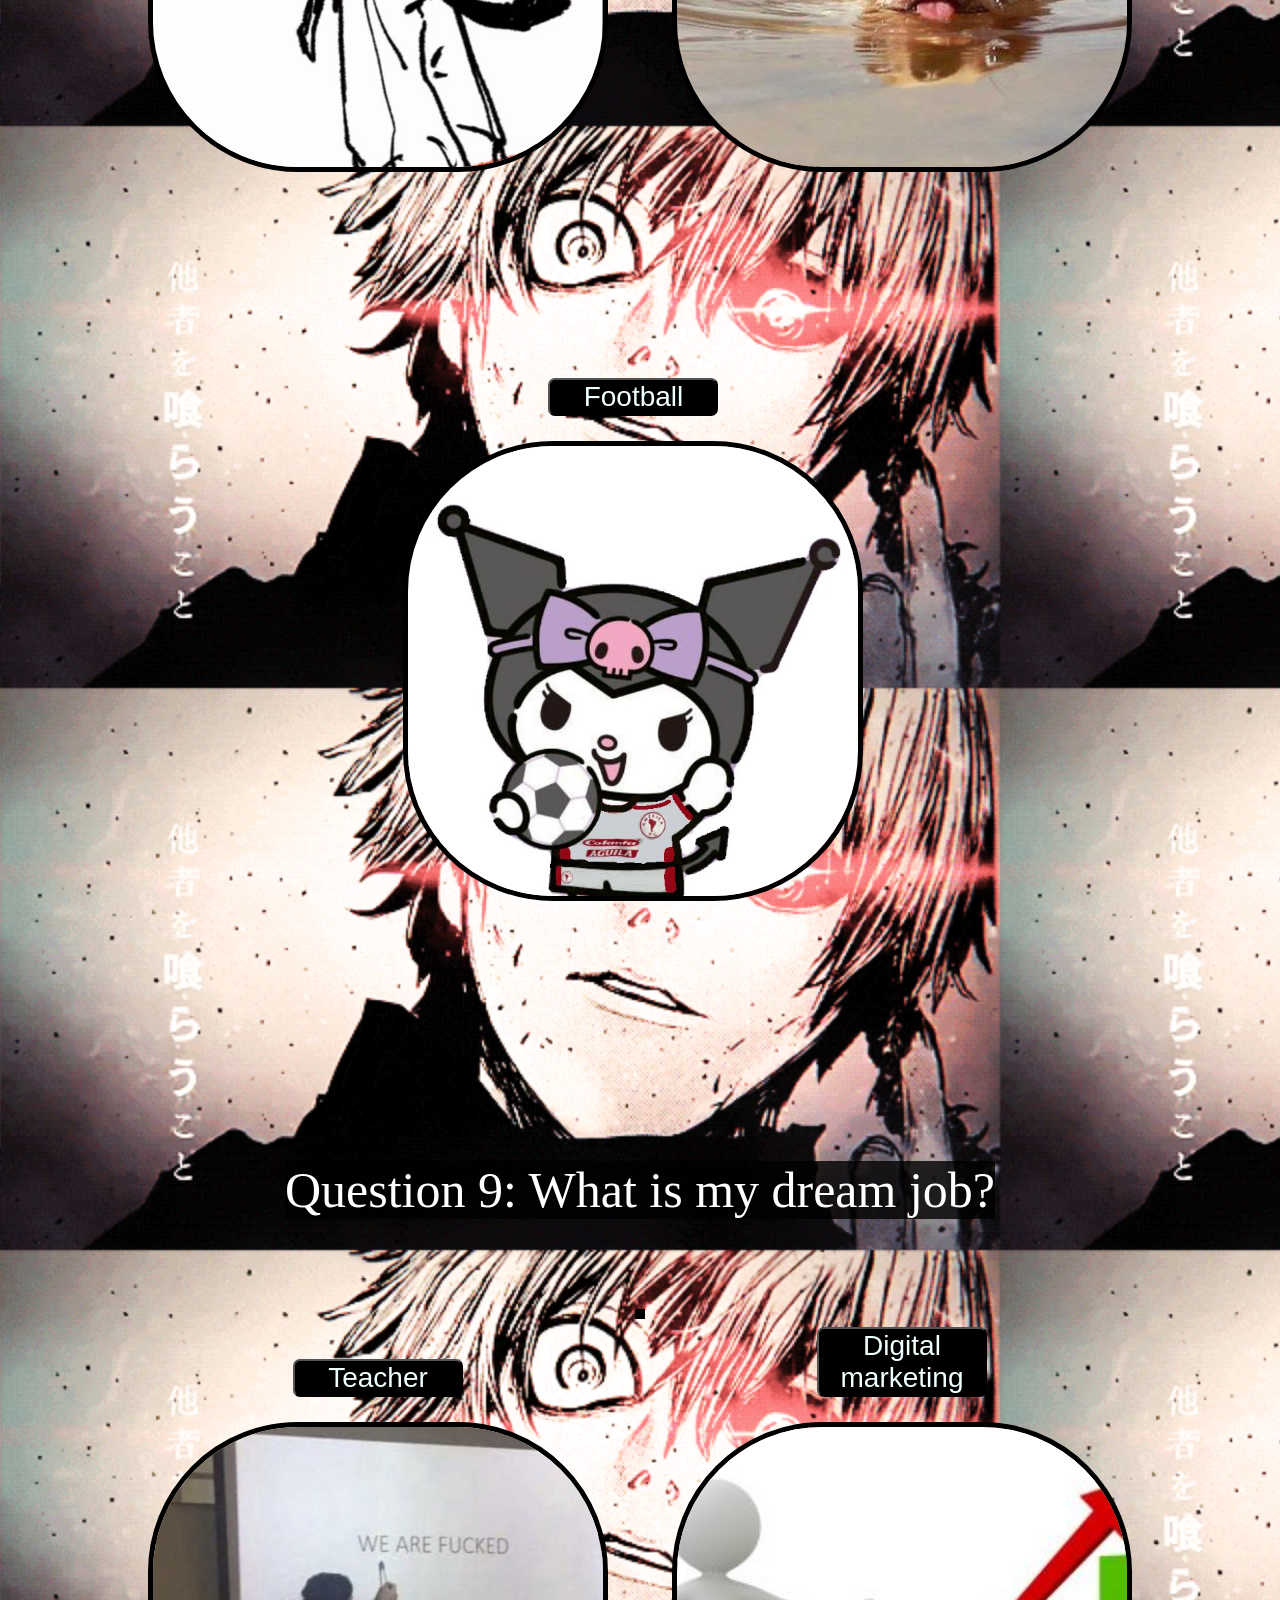
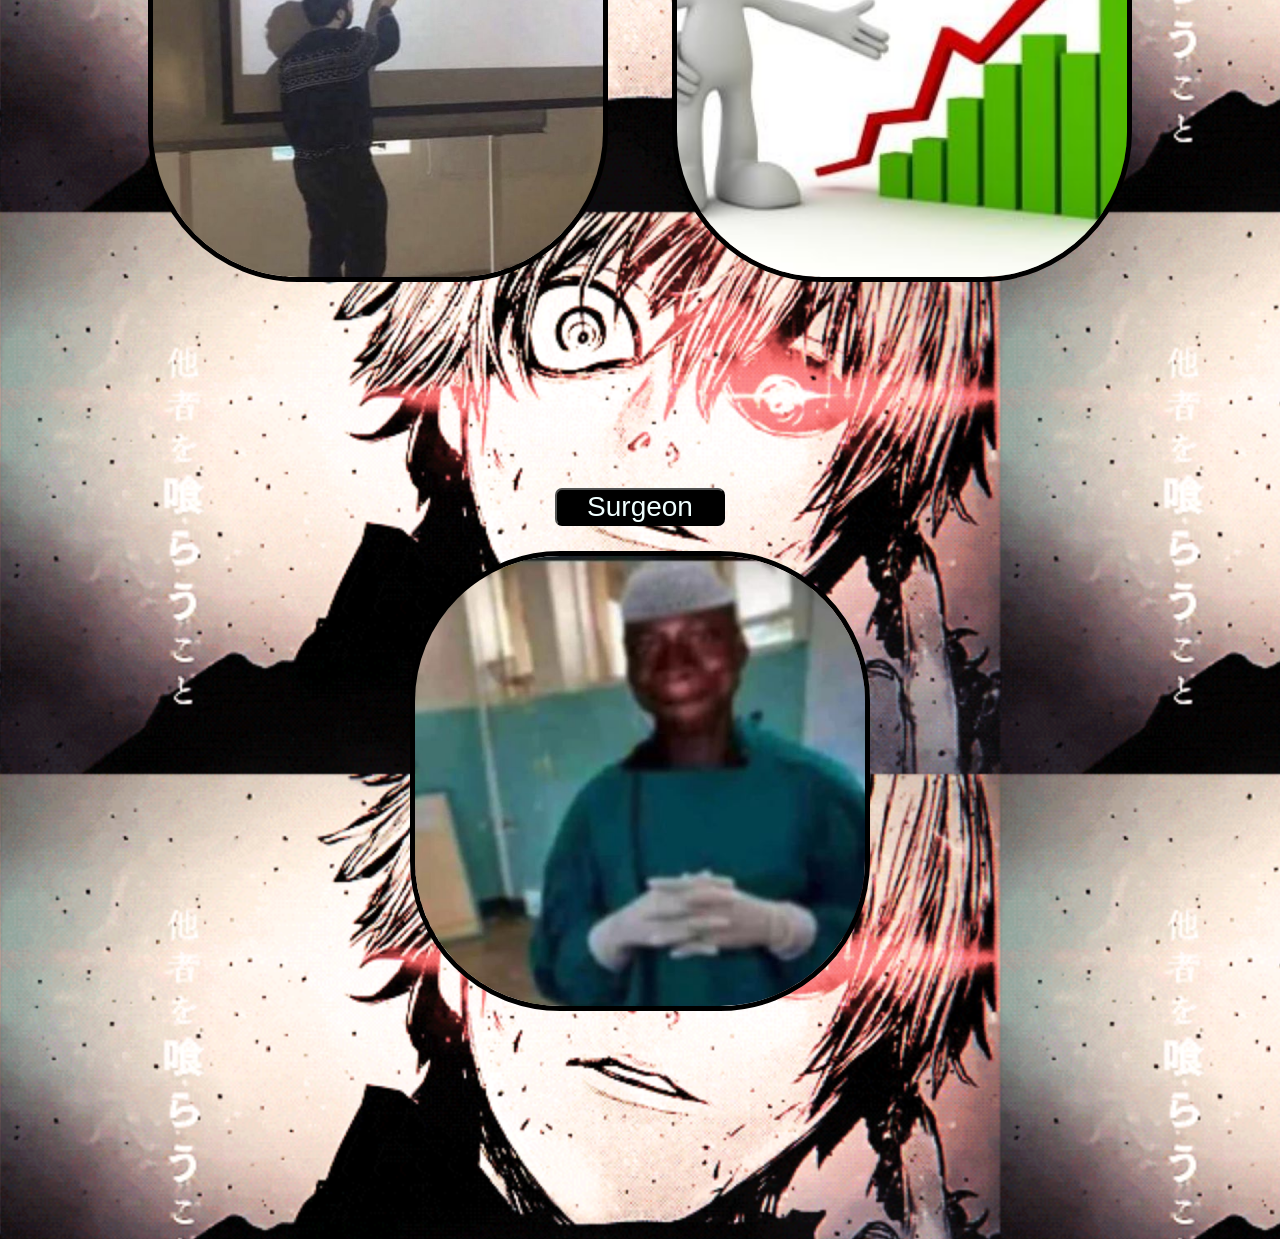
==== commit 81512fbc: "change scale" ====
--- a/index.html
+++ b/index.html
@@ -2,6 +2,7 @@
 <html>
 
 <head> 
+    <meta name="viewport" content="width=device-width, initial-scale=0.7">
     <link rel="stylesheet" href="style.css"> 
 </head>
 
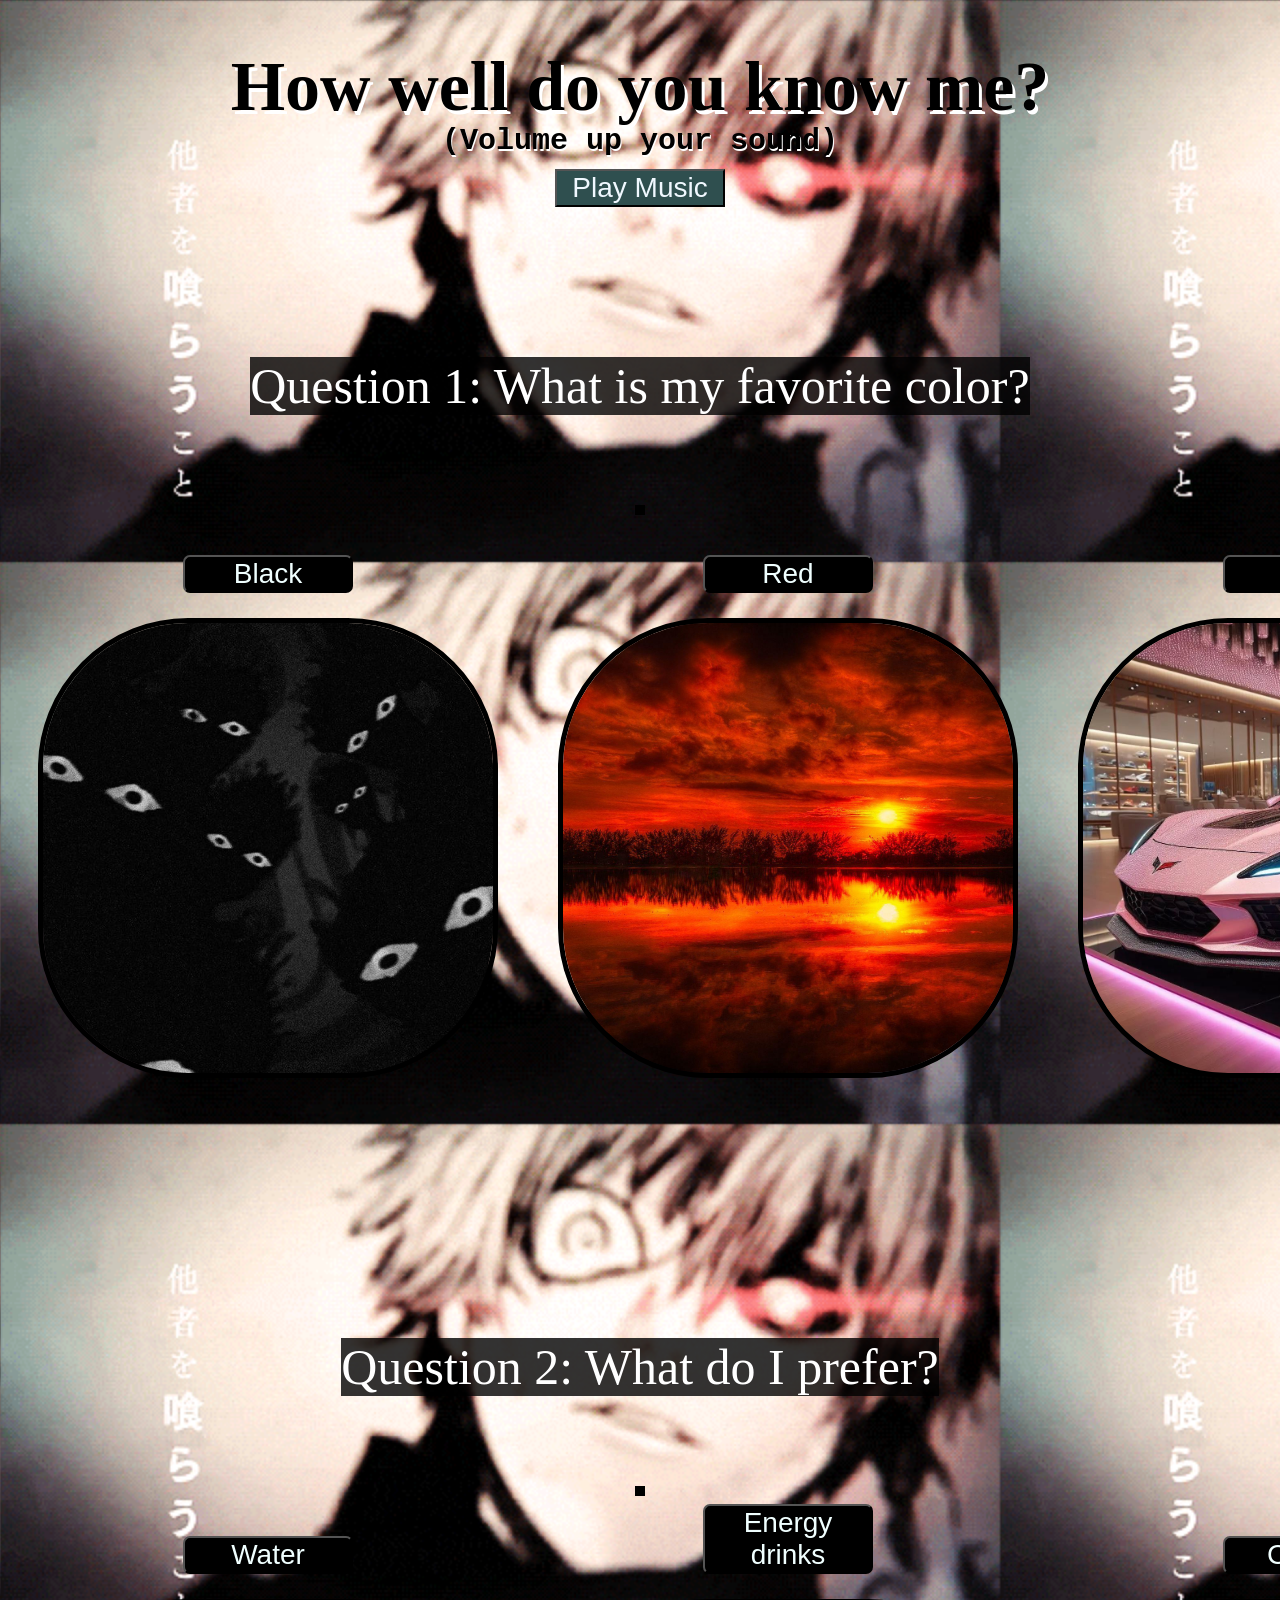
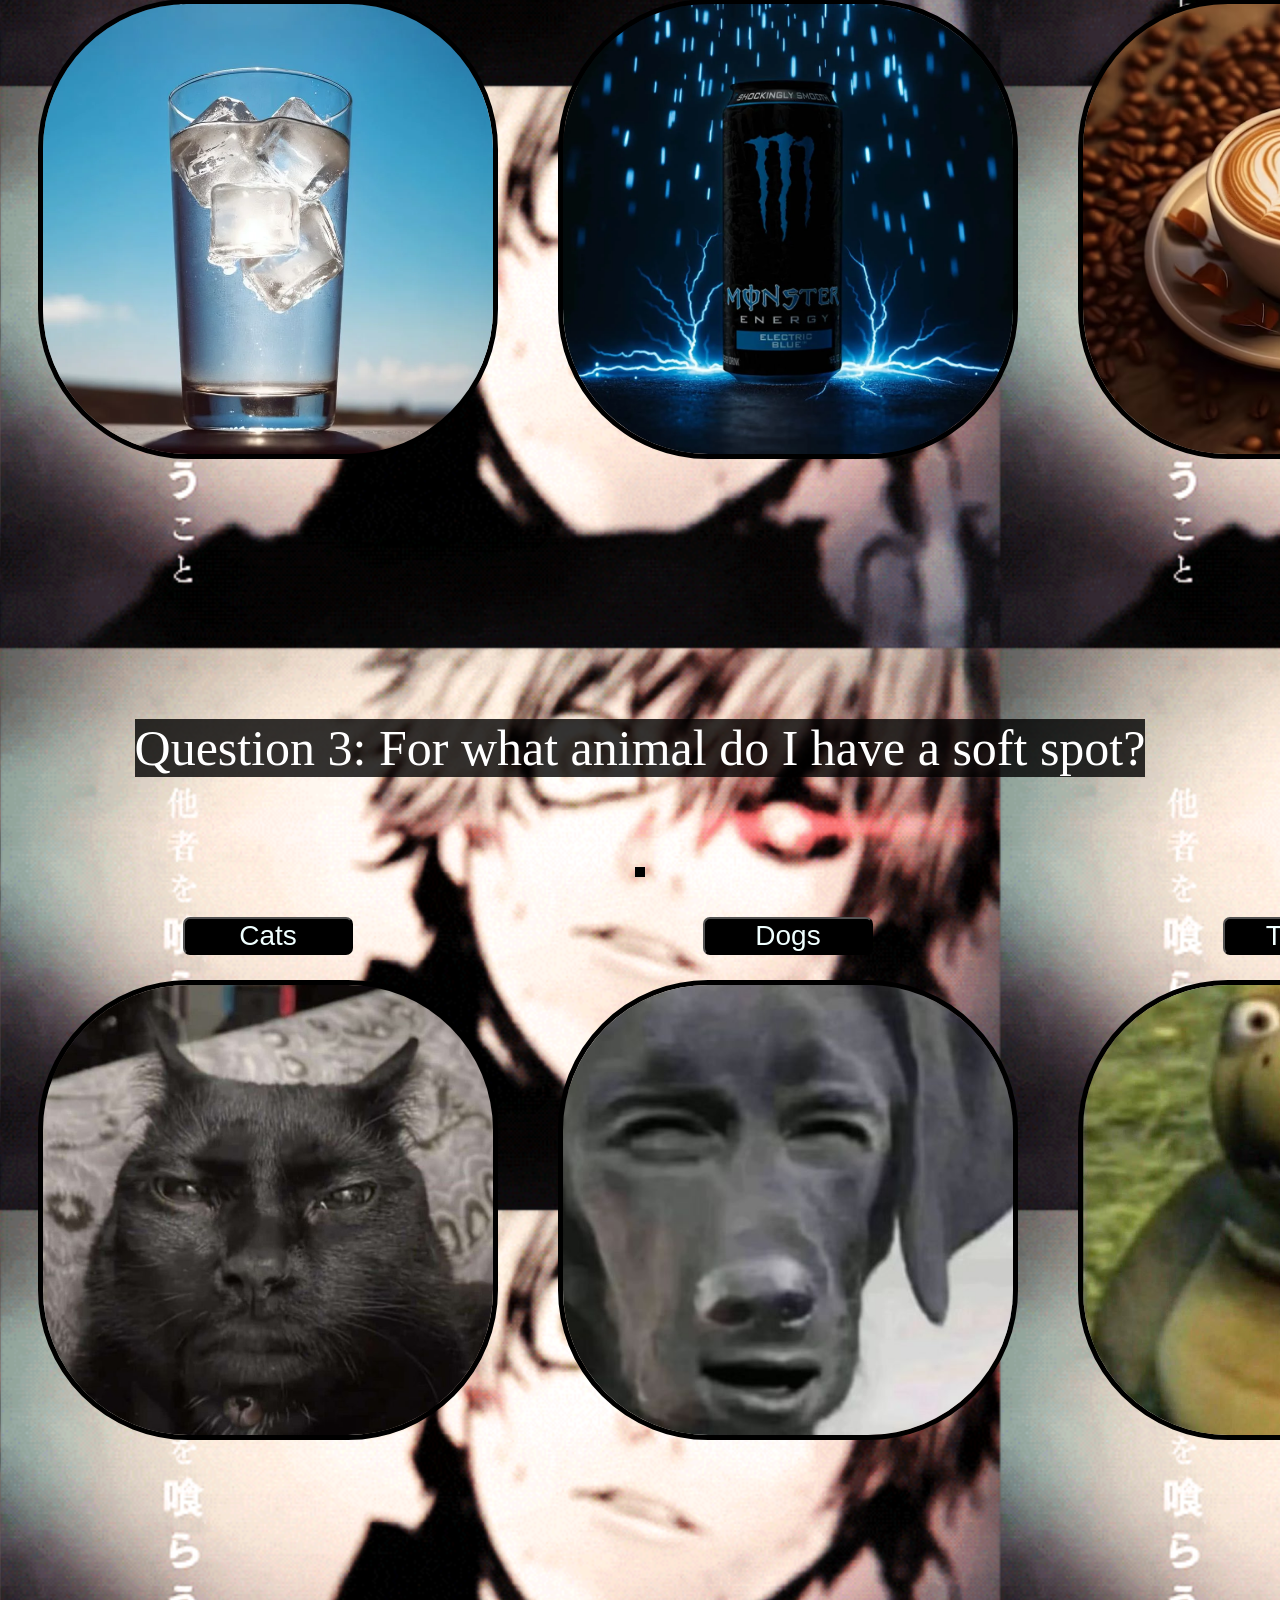
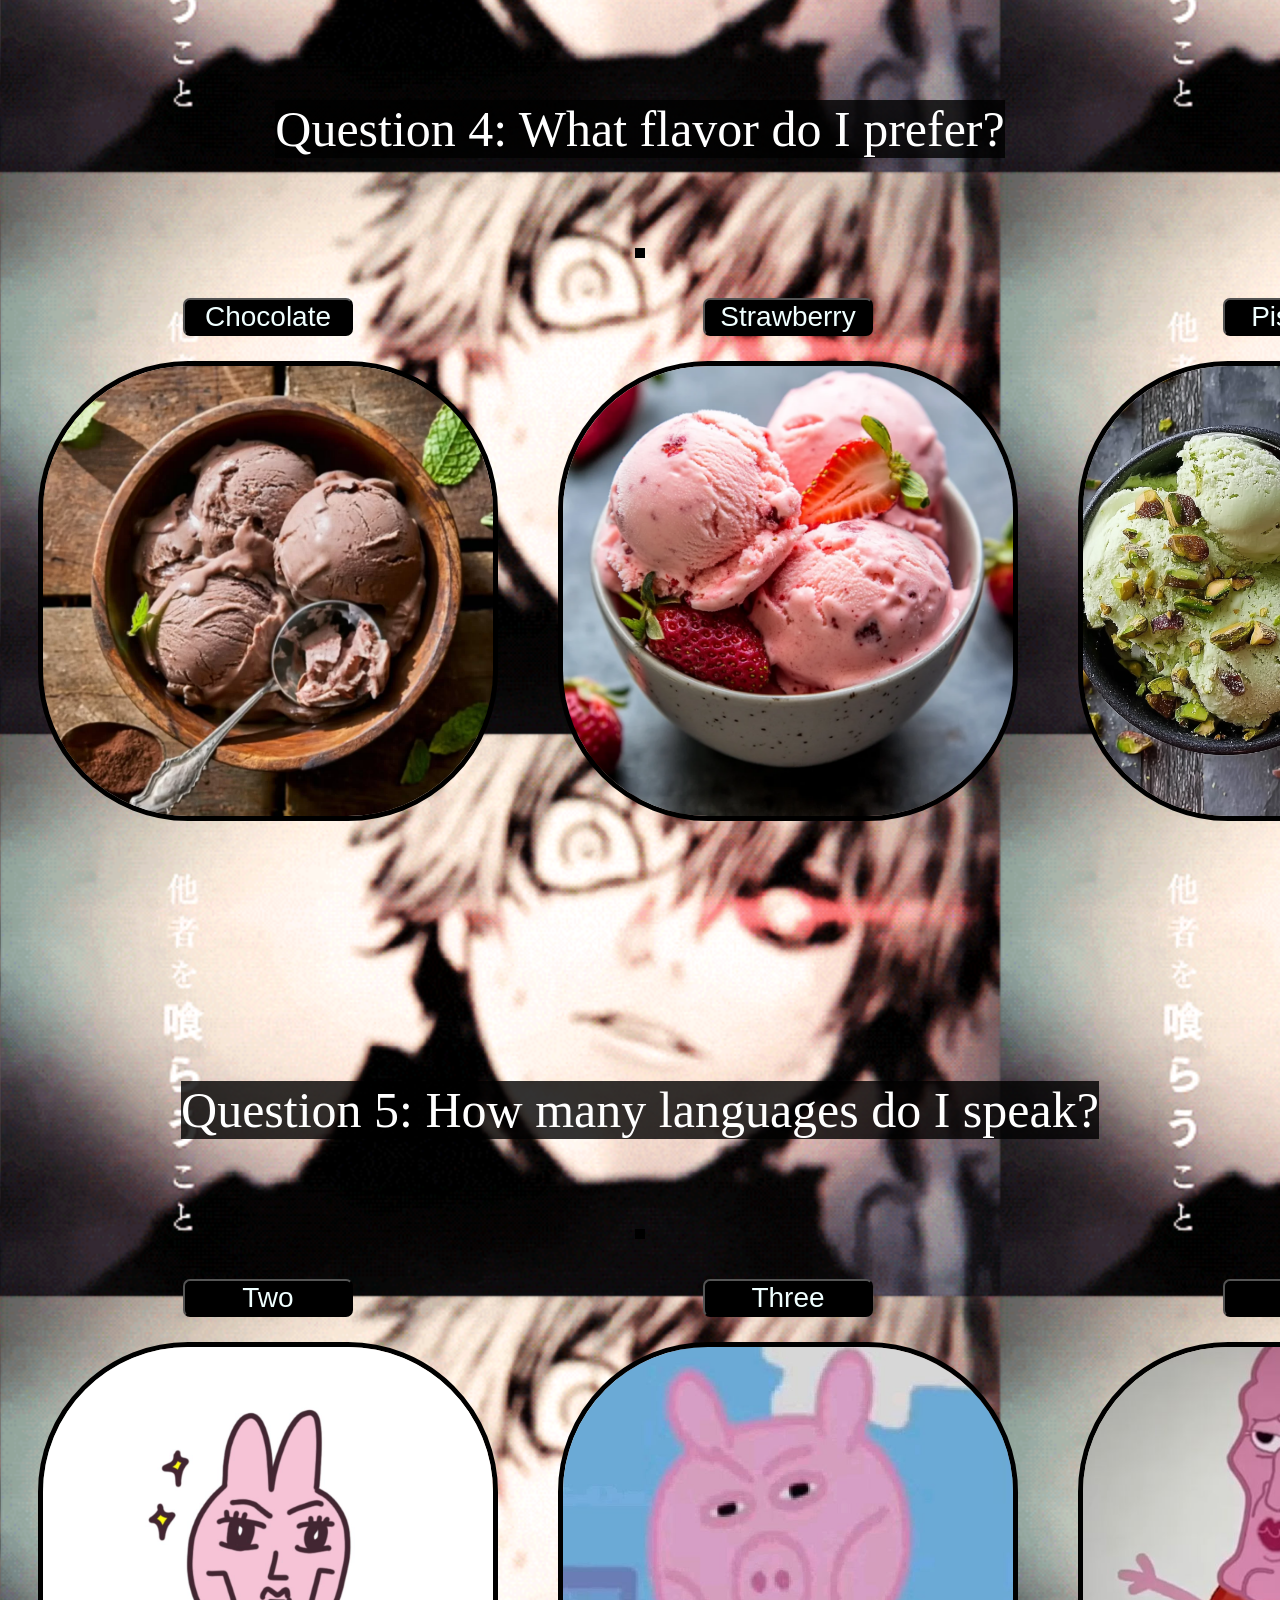
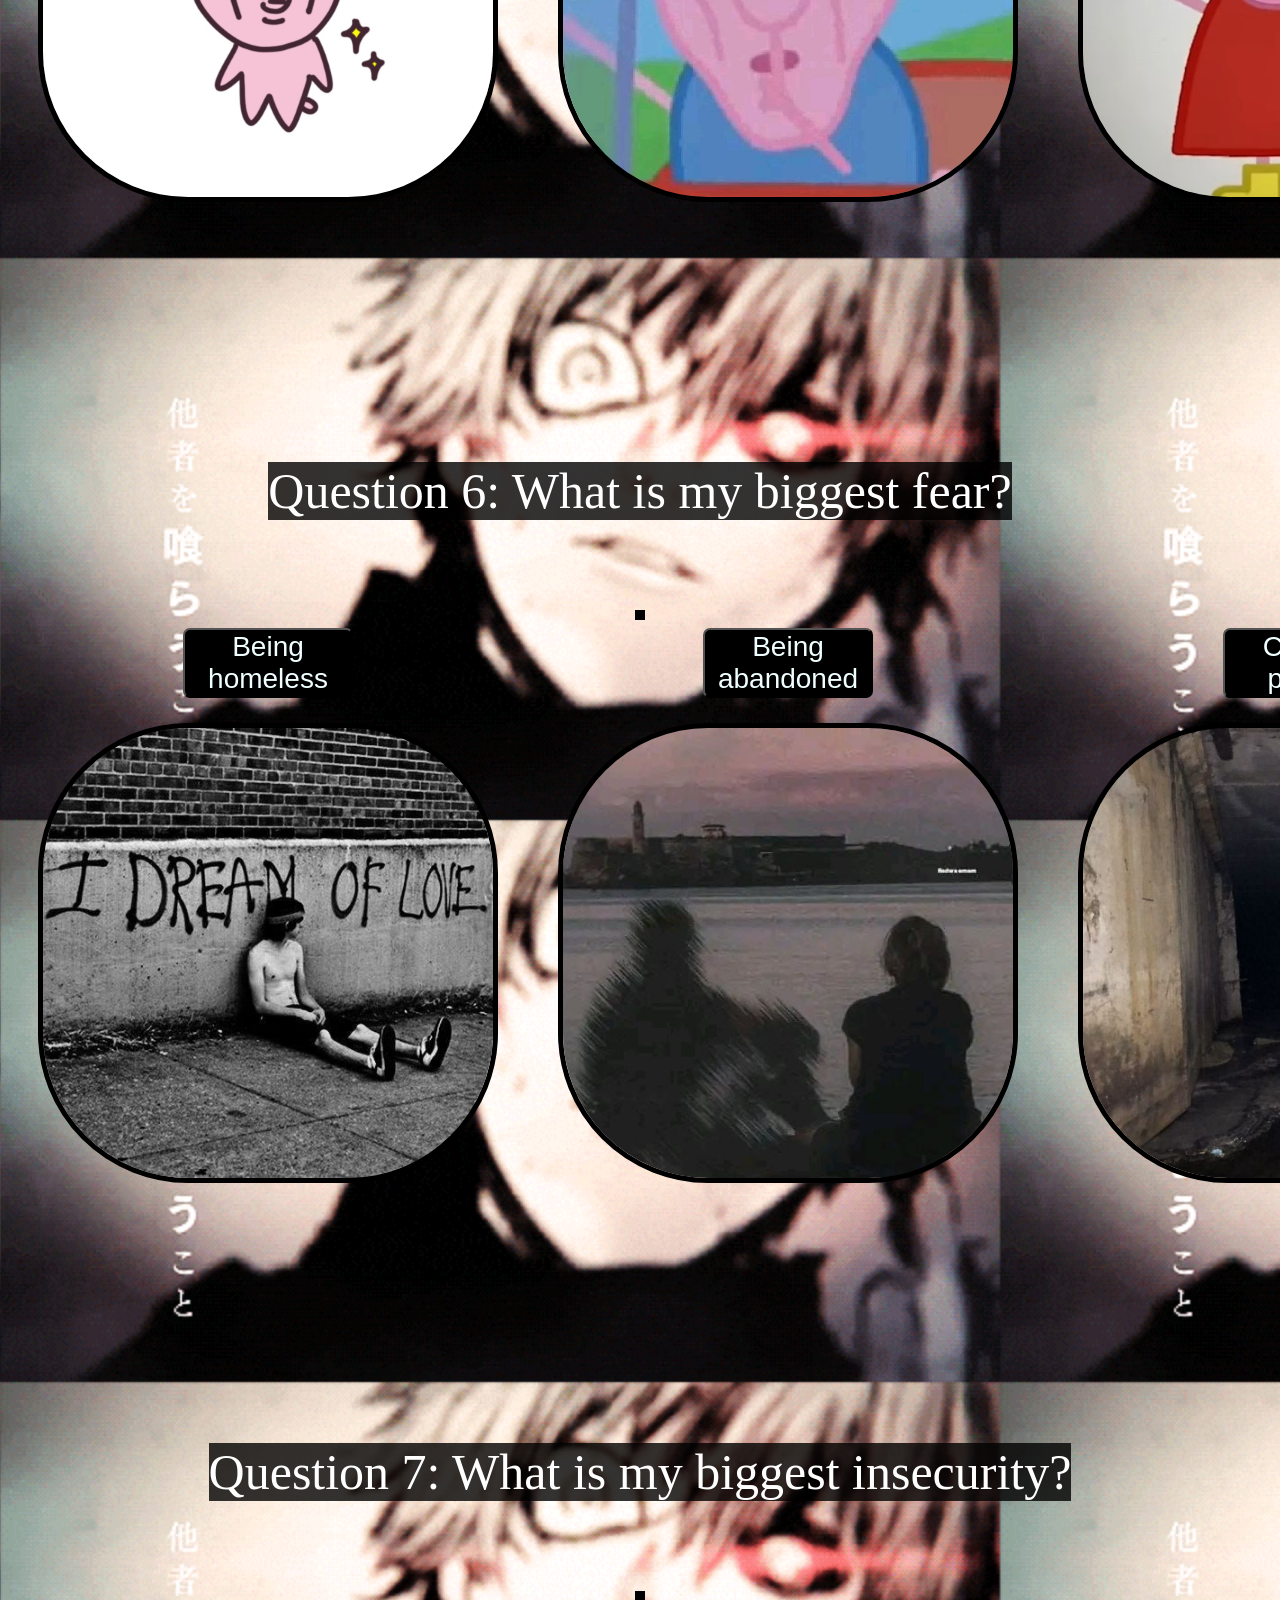
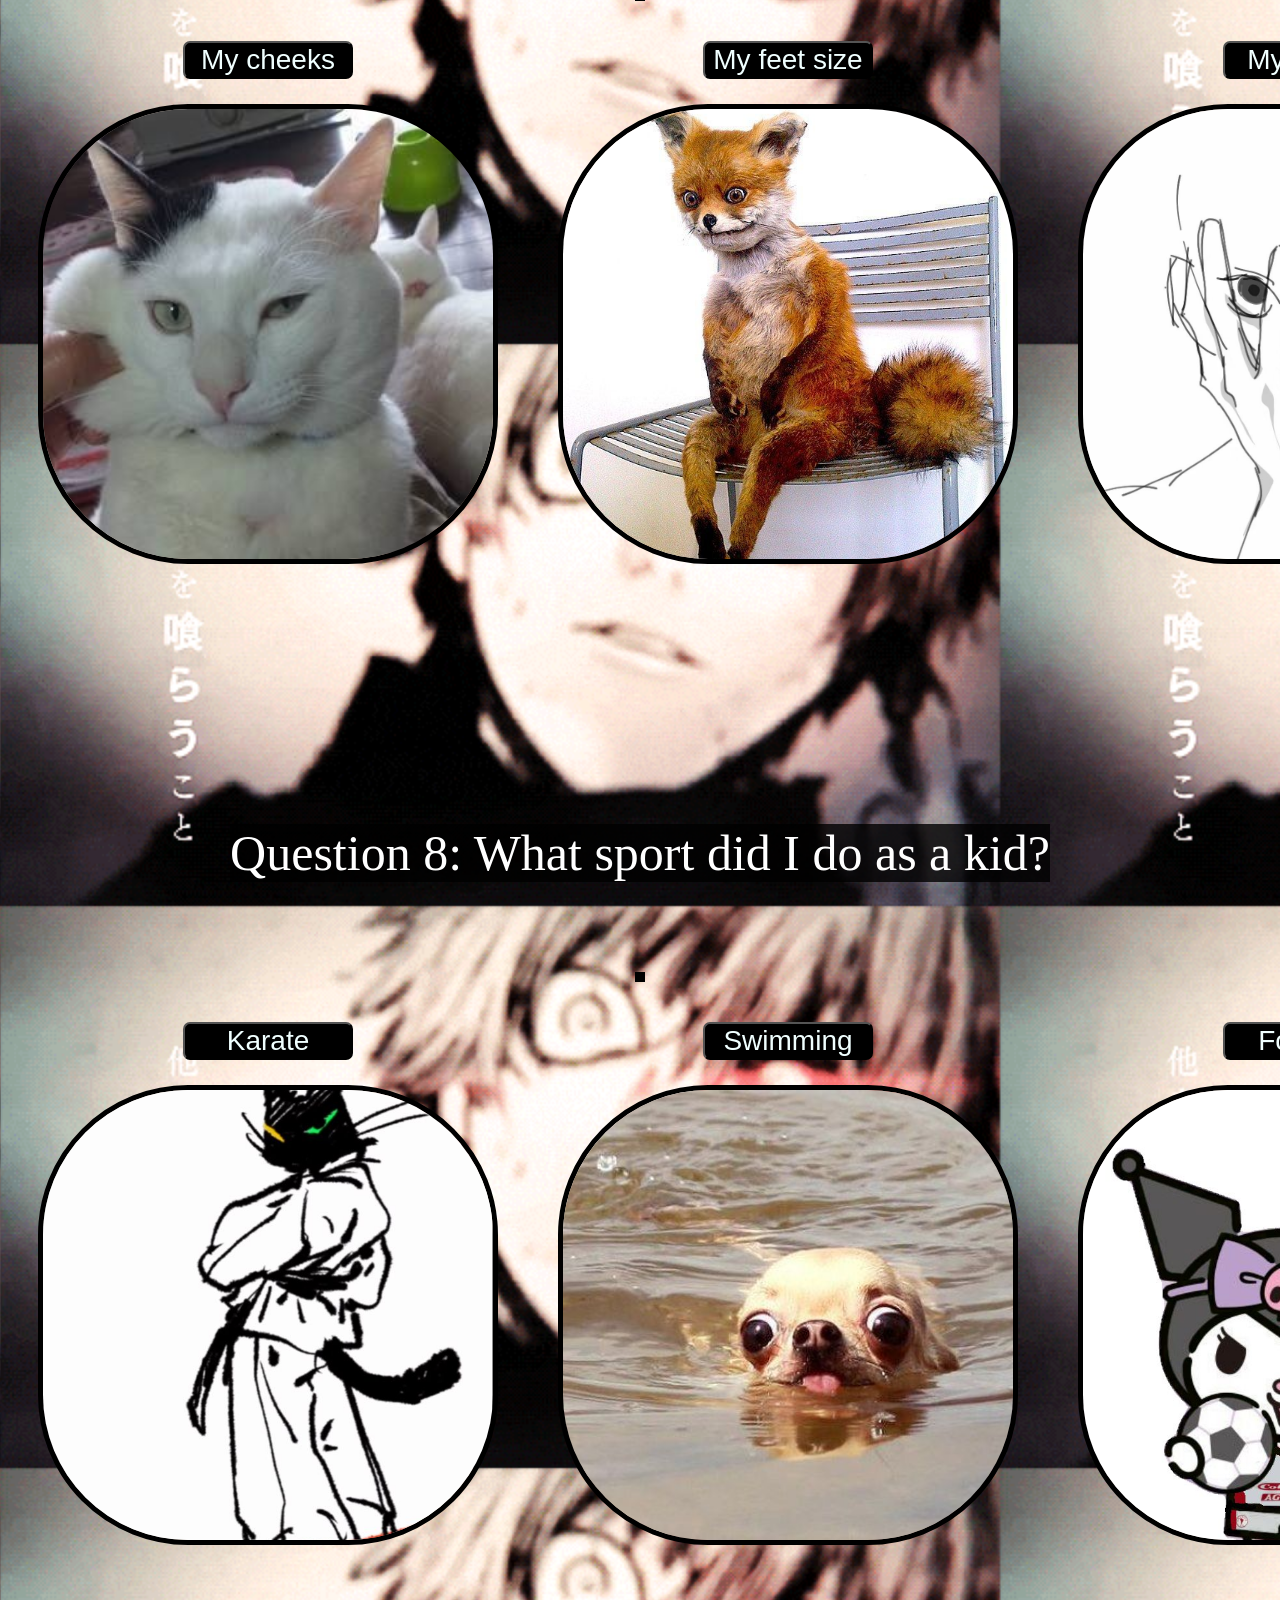
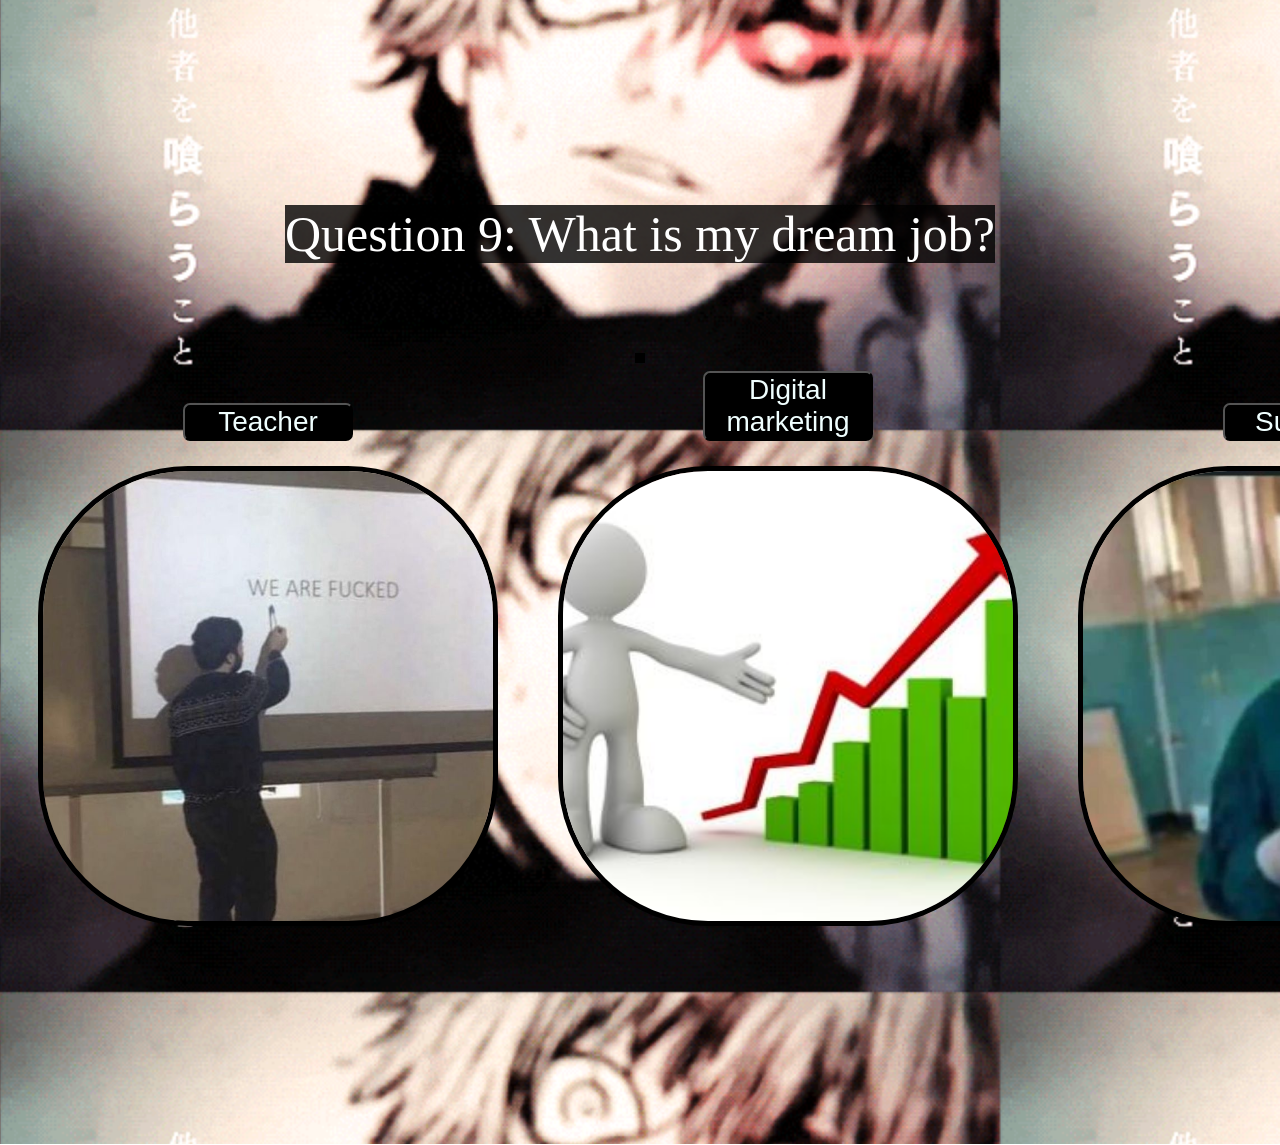
==== commit 149c43b5: "phone" ====
--- a/index.html
+++ b/index.html
@@ -1,9 +1,9 @@
 <!DOCTYPE html>
 <html>
 
-<head> 
+<head>
     <meta name="viewport" content="width=device-width, initial-scale=0.7">
-    <link rel="stylesheet" href="style.css"> 
+    <link rel="stylesheet" href="style.css">
 </head>
 
 <audio id="correct" src="correct.mp3"></audio>
@@ -11,383 +11,397 @@
 
 
 <body>
-  
-   <h1>How well do you know me?</h1>
-   <h2>(Volume up your sound)</h2>
-
-   <button onclick="document.getElementById('bgmusic').play()">Play Music</button><br>
-   <audio id="bgmusic" src="Frostrelic.mp3" loop></audio>
-
-
-  <p class="patata">Question 1: What is my favorite color?</p>
-  <div style="text-align: center;">
-    <p id="result"></p></div>
-  <div class="option"> 
-      <button onclick="check('black')">Black</button>
-      <img src="./Assets/4ae82e7afba4f3536e05ad28e32b7b37.jpg">
- </div>
-
- <div class="option">
-      <button onclick="check('red')">Red</button>
-      <img src="./Assets/1303986.jpg">
- </div>
-   
- <div class="option">
-      <button onclick="check('pink')">Pink</button>
-      <img src="./Assets/9b08cd5c6112f12108e536bc037d3733.jpg">
- </div>
-      
-
-
-
-  <p class="patata">Question 2: What do I prefer?</p>
-  <div style="text-align: center;">
-    <p id="result2"></p>
-  </div>
-  <div class="option"> 
-  <div class="option">
-      <button onclick="check2('water')">Water</button>
-      <img src="./Assets/does-cold-water-hydrate-you-better-what-experts-really-say-1751589680103_1280.webp">
-  </div>
-
-  <div class="option">
-      <button onclick="check2('energydrinks')">Energy drinks</button>
-      <img src="./Assets/electric-blue-monster-energy-drink.webp">
-  </div>
-  
-  <div class="option">
-      <button onclick="check2('coffee')">Coffee</button>
-      <img src="./Assets/cup-coffee-coffee-beans-latte-art_948658-86.avif">
-  </div>
-      
-    
-
-
- <p class="patata">Question 3: For what animal do I have a soft spot?</p>
- <div style="text-align: center;">
-    <p id="result3"></p></div>
-
- <div class="option">
-      <button onclick="check3('cats')">Cats</button>
-      <img src="./Assets/7bc2fcd6888cfd11b76c9754ceda4e8c.jpg">
- </div>
-   
-<div class="option">
-     <button onclick="check3('dogs')">Dogs</button>
-     <img src="./Assets/d78045fa2a392993e5b46b024b57fb79.jpg">
-</div>
-
-<div class="option">
-     <button onclick="check3('turtles')">Turtles</button>
-     <img src="./Assets/2ce1ef9221be43d6edb7bc86872fa0fe.jpg">
-</div>
-   
-
-  
-    
-
-<p class="patata">Question 4: What flavor do I prefer? </p>
-<div style="text-align: center;">
-    <p id="result4"></p>
-  </div>
-<div class="option">
-     <button onclick="check4('chocolate')">Chocolate</button>
-     <img src="./Assets/Delicious-Chocolate-Ice-Cream-Recipe-1024x1024.webp">
-</div>
-  
-<div class="option">
-    <button onclick="check4('strawberry')">Strawberry</button>
-   <img src="./Assets/strawberry-ice-cream.webp">
-</div>
-
-<div class="option">
-   <button onclick="check4('pistachio')">Pistachio</button>
-  <img src="./Assets/Pistachio-Ice-Cream-Served-with-Fresh-Pistachios-scaled.webp">
-</div>
-    
-   
-    
-
- <p class="patata">Question 5: How many languages do I speak? </p>
- <div style="text-align: center;">
-    <p id="result5"></p>
-  </div>
- <div class="option">
-     <button onclick="check5('two')">Two</button>
-     <img src="./Assets/6678b20b8b4306eebec64daca9948fda.jpg">
- </div>
-
- <div class="option">
-     <button onclick="check5('three')">Three</button>
-     <img src="./Assets/cf7afb7625d502152d4756a82e4521d6.jpg">
- </div>
-    
- <div class="option">
-     <button onclick="check5('four')">Four</button>
-     <img src="./Assets/8556ee8c5bb9999357520a0454ac1b48.jpg">
- </div>
-   
-     
-    
-    
-
-<p class="patata">Question 6: What is my biggest fear?</p>
-<div style="text-align: center;">
-    <p id="result6"></p>
-  </div>
-<div class="option">
-     <button onclick="check6('homeless')">Being homeless</button>
-     <img src="./Assets/323e214e92e20cfb0029451d6a2c2ab1.jpg">
-</div>
-
-  <div class="option">
-     <button onclick="check6('person')">Being abandoned</button>
-     <img src="./Assets/6682b178e311bf6d5ff49b003f639c8a.jpg">
-</div>
-
-  <div class="option">
-      <button onclick="check6('creepy')">Creepy places</button>
-      <img src="./Assets/3b6c88294edb7ac0a478be3ce6372964.jpg">
-</div>
-   
-   
-    
-
-
- <p class="patata">Question 7: What is my biggest insecurity? </p>
- <div style="text-align: center;">
-    <p id="result7"></p>
-  </div>
- <div class="option">
-  <button onclick="check7('cheeks')">My cheeks</button>
-     <img src="./Assets/2597b7b7d88108025544d92c7ecd1c79.jpg">
- </div>
-
- <div class="option">
-     <button onclick="check7('feet')">My feet size</button>
-     <img src="./Assets/3698abbe793292daf4c96a4d3e3257f7.jpg">
- </div>
-
- <div class="option">
-     <button onclick="check7('hands')">My hands</button>
-     <img src="./Assets/03705bc460af3374f0b24f7eef009f60.jpg">
- </div>
-   
-    
-    
-    
-
- <p class="patata">Question 8: What sport did I do as a kid? </p>
- <div style="text-align: center;">
-    <p id="result8"></p>
-  </div>
-  <div class="option">
-      <button onclick="check8('karate')">Karate</button>
-      <img src="./Assets/91d2385d6e39408d4229f7a977fda6e5.jpg">
-  </div>
-
-   <div class="option">
-      <button onclick="check8('swimming')">Swimming</button>
-      <img src="./Assets/8cd84754d27700005bfed6b02853f7be.jpg">
-   </div>
-
-    <div class="option">
-      <button onclick="check8('football')">Football</button>
-      <img src="./Assets/9b5a41581d6d1eec812130060d48541e.jpg" >
-    </div>
-   <
-    
-   
-    
-
-<p class="patata">Question 9: What is my dream job?</p>
-<div style="text-align: center;">
-    <p id="result9"></p>
-  </div>
-<div class="option">
-   <button onclick="check9('teacher')">Teacher</button>
-   <img src="./Assets/b84af1073b7ab9e3f248c406252d9e65.jpg">
-</div>
-
-<div class="option">
-  <button onclick="check9('marketing')">Digital marketing</button>
-  <img src="./Assets/a56b0e605433f6d8e84ca0929c73f819.jpg">
-</div>
-
-<div class="option">
-  <button onclick="check9('surgeon')">Surgeon</button>
-  <img src="./Assets/e9c7a196fd9171a1419e610d03ede36a.jpg">
-</div>
-   
-    
-  
+
+    <h1>How well do you know me?</h1>
+    <h2>(Volume up your sound)</h2>
+
+    <button onclick="document.getElementById('bgmusic').play()">Play Music</button><br>
+    <audio id="bgmusic" src="Frostrelic.mp3" loop></audio>
+
+
+    <p class="patata">Question 1: What is my favorite color?</p>
+    <div style="text-align: center;">
+        <p id="result"></p>
+    </div>
+    <div class="option-group">
+        <div class="option">
+            <button onclick="check('black')">Black</button>
+            <img src="./Assets/4ae82e7afba4f3536e05ad28e32b7b37.jpg">
+        </div>
+
+        <div class="option">
+            <button onclick="check('red')">Red</button>
+            <img src="./Assets/1303986.jpg">
+        </div>
+
+        <div class="option">
+            <button onclick="check('pink')">Pink</button>
+            <img src="./Assets/9b08cd5c6112f12108e536bc037d3733.jpg">
+        </div>
+    </div>
+
+
+
+    <p class="patata">Question 2: What do I prefer?</p>
+    <div style="text-align: center;">
+        <p id="result2"></p>
+    </div>
+    <div class="option-group">
+        <div class="option">
+            <button onclick="check2('water')">Water</button>
+            <img src="./Assets/does-cold-water-hydrate-you-better-what-experts-really-say-1751589680103_1280.webp">
+        </div>
+
+        <div class="option">
+            <button onclick="check2('energydrinks')">Energy drinks</button>
+            <img src="./Assets/electric-blue-monster-energy-drink.webp">
+        </div>
+
+        <div class="option">
+            <button onclick="check2('coffee')">Coffee</button>
+            <img src="./Assets/cup-coffee-coffee-beans-latte-art_948658-86.avif">
+        </div>
+    </div>
+
+
+
+    <p class="patata">Question 3: For what animal do I have a soft spot?</p>
+    <div style="text-align: center;">
+        <p id="result3"></p>
+    </div>
+    <div class="option-group">
+
+        <div class="option">
+            <button onclick="check3('cats')">Cats</button>
+            <img src="./Assets/7bc2fcd6888cfd11b76c9754ceda4e8c.jpg">
+        </div>
+
+        <div class="option">
+            <button onclick="check3('dogs')">Dogs</button>
+            <img src="./Assets/d78045fa2a392993e5b46b024b57fb79.jpg">
+        </div>
+
+        <div class="option">
+            <button onclick="check3('turtles')">Turtles</button>
+            <img src="./Assets/2ce1ef9221be43d6edb7bc86872fa0fe.jpg">
+        </div>
+    </div>
+
+
+
+
+    <p class="patata">Question 4: What flavor do I prefer? </p>
+    <div style="text-align: center;">
+        <p id="result4"></p>
+    </div>
+    <div class="option-group">
+
+        <div class="option">
+            <button onclick="check4('chocolate')">Chocolate</button>
+            <img src="./Assets/Delicious-Chocolate-Ice-Cream-Recipe-1024x1024.webp">
+        </div>
+
+        <div class="option">
+            <button onclick="check4('strawberry')">Strawberry</button>
+            <img src="./Assets/strawberry-ice-cream.webp">
+        </div>
+
+        <div class="option">
+            <button onclick="check4('pistachio')">Pistachio</button>
+            <img src="./Assets/Pistachio-Ice-Cream-Served-with-Fresh-Pistachios-scaled.webp">
+        </div>
+    </div>
+
+
+
+    <p class="patata">Question 5: How many languages do I speak? </p>
+    <div style="text-align: center;">
+        <p id="result5"></p>
+    </div>
+    <div class="option-group">
+
+        <div class="option">
+            <button onclick="check5('two')">Two</button>
+            <img src="./Assets/6678b20b8b4306eebec64daca9948fda.jpg">
+        </div>
+
+        <div class="option">
+            <button onclick="check5('three')">Three</button>
+            <img src="./Assets/cf7afb7625d502152d4756a82e4521d6.jpg">
+        </div>
+
+        <div class="option">
+            <button onclick="check5('four')">Four</button>
+            <img src="./Assets/8556ee8c5bb9999357520a0454ac1b48.jpg">
+        </div>
+    </div>
+
+
+
+
+    <p class="patata">Question 6: What is my biggest fear?</p>
+    <div style="text-align: center;">
+        <p id="result6"></p>
+    </div>
+    <div class="option-group">
+
+        <div class="option">
+            <button onclick="check6('homeless')">Being homeless</button>
+            <img src="./Assets/323e214e92e20cfb0029451d6a2c2ab1.jpg">
+        </div>
+
+        <div class="option">
+            <button onclick="check6('person')">Being abandoned</button>
+            <img src="./Assets/6682b178e311bf6d5ff49b003f639c8a.jpg">
+        </div>
+
+        <div class="option">
+            <button onclick="check6('creepy')">Creepy places</button>
+            <img src="./Assets/3b6c88294edb7ac0a478be3ce6372964.jpg">
+        </div>
+    </div>
+
+
+
+
+    <p class="patata">Question 7: What is my biggest insecurity? </p>
+    <div style="text-align: center;">
+        <p id="result7"></p>
+    </div>
+    <div class="option-group">
+
+        <div class="option">
+            <button onclick="check7('cheeks')">My cheeks</button>
+            <img src="./Assets/2597b7b7d88108025544d92c7ecd1c79.jpg">
+        </div>
+
+        <div class="option">
+            <button onclick="check7('feet')">My feet size</button>
+            <img src="./Assets/3698abbe793292daf4c96a4d3e3257f7.jpg">
+        </div>
+
+        <div class="option">
+            <button onclick="check7('hands')">My hands</button>
+            <img src="./Assets/03705bc460af3374f0b24f7eef009f60.jpg">
+        </div>
+    </div>
+
+
+
+
+    <p class="patata">Question 8: What sport did I do as a kid? </p>
+    <div style="text-align: center;">
+        <p id="result8"></p>
+    </div>
+    <div class="option-group">
+
+        <div class="option">
+            <button onclick="check8('karate')">Karate</button>
+            <img src="./Assets/91d2385d6e39408d4229f7a977fda6e5.jpg">
+        </div>
+
+        <div class="option">
+            <button onclick="check8('swimming')">Swimming</button>
+            <img src="./Assets/8cd84754d27700005bfed6b02853f7be.jpg">
+        </div>
+
+        <div class="option">
+            <button onclick="check8('football')">Football</button>
+            <img src="./Assets/9b5a41581d6d1eec812130060d48541e.jpg">
+        </div>
+    </div>
+
+
+
+    <p class="patata">Question 9: What is my dream job?</p>
+    <div style="text-align: center;">
+        <p id="result9"></p>
+    </div>
+
+    <div class="option-group">
+
+        <div class="option">
+            <button onclick="check9('teacher')">Teacher</button>
+            <img src="./Assets/b84af1073b7ab9e3f248c406252d9e65.jpg">
+        </div>
+
+        <div class="option">
+            <button onclick="check9('marketing')">Digital marketing</button>
+            <img src="./Assets/a56b0e605433f6d8e84ca0929c73f819.jpg">
+        </div>
+
+        <div class="option">
+            <button onclick="check9('surgeon')">Surgeon</button>
+            <img src="./Assets/e9c7a196fd9171a1419e610d03ede36a.jpg">
+        </div>
+    </div>
+
+
 </body>
-   
+
 </html>
 
 
 
 <script>
-  let score = 0;
-  let answered1 = false;
-  let answered2 = false;
-  let answered3 = false;
-  let answered4 = false;
-  let answered5 = false;
-  let answered6 = false;
-  let answered7 = false;
-  let answered8 = false;
-  let answered9 = false;
-  
-
-
-  function check(answer) {
-if(answered1) return;
-answered1= true;
-    if(answer==='black') {
-        score++;
-        document.getElementById('correct').play();
-        document.getElementById('result').textContent='Correct!';
-        document.getElementById('result').style.color='green';
-    } else{
-       document.getElementById('wrong').play();
-       document.getElementById('result').textContent='WRONG! the correct answer is black';
-       document.getElementById('result').style.color='red';
-    } 
-  }
-
-
-  function check2(answer) {
-if(answered2) return;
-answered2= true;
-    if(answer==='coffee') {
-        score++;
-        document.getElementById('correct').play();
-        document.getElementById('result2').textContent='Correct!';
-        document.getElementById('result2').style.color='green';
-    } else{
-       document.getElementById('wrong').play();
-       document.getElementById('result2').textContent='WRONG! the correct answer is coffee';
-       document.getElementById('result2').style.color='red';
-    } 
-  }
-
-
-  function check3(answer) {
-if(answered3) return;
-answered3= true;
-    if(answer==='cats') {
-        score++;
-        document.getElementById('correct').play();
-        document.getElementById('result3').textContent='Correct!';
-        document.getElementById('result3').style.color='green';
-    } else{
-       document.getElementById('wrong').play();
-       document.getElementById('result3').textContent='WRONG! the correct answer is cats';
-       document.getElementById('result3').style.color='red';
-    } 
-  }
- 
-
- function check4(answer) {
-if(answered4) return;
-answered4= true;
-    if(answer==='strawberry') {
-        score++;
-        document.getElementById('correct').play();
-        document.getElementById('result4').textContent='Correct!';
-        document.getElementById('result4').style.color='green';
-    } else{
-       document.getElementById('wrong').play();
-       document.getElementById('result4').textContent='WRONG! the correct answer is strawberry';
-       document.getElementById('result4').style.color='red';
-    } 
-  }
-
- function check5(answer) {
-if(answered5) return;
-answered5= true;
-    if(answer==='three') {
-        score++;
-        document.getElementById('correct').play();
-        document.getElementById('result5').textContent='Correct!';
-        document.getElementById('result5').style.color='green';
-    } else{
-       document.getElementById('wrong').play();
-       document.getElementById('result5').textContent='WRONG! the correct answer is Three! ';
-       document.getElementById('result5').style.color='red';
-    } 
-  }
-
-
-   function check6(answer) {
-if(answered6) return;
-answered6= true;
-    if(answer==='person') {
-        score++;
-        document.getElementById('correct').play();
-        document.getElementById('result6').textContent='Correct!';
-        document.getElementById('result6').style.color='green';
-    } else{
-       document.getElementById('wrong').play();
-       document.getElementById('result6').textContent='WRONG! the correct answer is being abandoned ';
-       document.getElementById('result6').style.color='red';
-    } 
-  }
-
-
-   function check7(answer) {
-if(answered7) return;
-answered7= true;
-    if(answer==='hands') {
-        score++;
-        document.getElementById('correct').play();
-        document.getElementById('result7').textContent='Correct!';
-        document.getElementById('result7').style.color='green';
-    } else{
-       document.getElementById('wrong').play();
-       document.getElementById('result7').textContent='WRONG! the correct answer is my hands! ';
-       document.getElementById('result7').style.color='red';
-    } 
-  }
-
-
-   function check8(answer) {
-if(answered8) return;
-answered8= true;
-    if(answer==='karate') {
-        score++;
-        document.getElementById('correct').play();
-        document.getElementById('result8').textContent='Correct!';
-        document.getElementById('result8').style.color='green';
-    } else{
-       document.getElementById('wrong').play();
-       document.getElementById('result8').textContent='WRONG! the correct answer is Karate! ';
-       document.getElementById('result8').style.color='red';
-    } 
-  }
-
-
-   function check9(answer) {
-if(answered9) return;
-answered9= true;
-    if(answer==='surgeon') {
-        score++;
-        document.getElementById('correct').play();
-        document.getElementById('result9').textContent='Correct!';
-        document.getElementById('result9').style.color='green';
-    } else{
-       document.getElementById('wrong').play();
-       document.getElementById('result9').textContent='WRONG! the correct answer is Surgeon! ';
-       document.getElementById('result9').style.color='red';
-    } 
-  }
-
-
- 
-
-
-  
-  </script>
-
- +    let score = 0;
+    let answered1 = false;
+    let answered2 = false;
+    let answered3 = false;
+    let answered4 = false;
+    let answered5 = false;
+    let answered6 = false;
+    let answered7 = false;
+    let answered8 = false;
+    let answered9 = false;
+
+
+
+    function check(answer) {
+        if (answered1) return;
+        answered1 = true;
+        if (answer === 'black') {
+            score++;
+            document.getElementById('correct').play();
+            document.getElementById('result').textContent = 'Correct!';
+            document.getElementById('result').style.color = 'green';
+        } else {
+            document.getElementById('wrong').play();
+            document.getElementById('result').textContent = 'WRONG! the correct answer is black';
+            document.getElementById('result').style.color = 'red';
+        }
+    }
+
+
+    function check2(answer) {
+        if (answered2) return;
+        answered2 = true;
+        if (answer === 'coffee') {
+            score++;
+            document.getElementById('correct').play();
+            document.getElementById('result2').textContent = 'Correct!';
+            document.getElementById('result2').style.color = 'green';
+        } else {
+            document.getElementById('wrong').play();
+            document.getElementById('result2').textContent = 'WRONG! the correct answer is coffee';
+            document.getElementById('result2').style.color = 'red';
+        }
+    }
+
+
+    function check3(answer) {
+        if (answered3) return;
+        answered3 = true;
+        if (answer === 'cats') {
+            score++;
+            document.getElementById('correct').play();
+            document.getElementById('result3').textContent = 'Correct!';
+            document.getElementById('result3').style.color = 'green';
+        } else {
+            document.getElementById('wrong').play();
+            document.getElementById('result3').textContent = 'WRONG! the correct answer is cats';
+            document.getElementById('result3').style.color = 'red';
+        }
+    }
+
+
+    function check4(answer) {
+        if (answered4) return;
+        answered4 = true;
+        if (answer === 'strawberry') {
+            score++;
+            document.getElementById('correct').play();
+            document.getElementById('result4').textContent = 'Correct!';
+            document.getElementById('result4').style.color = 'green';
+        } else {
+            document.getElementById('wrong').play();
+            document.getElementById('result4').textContent = 'WRONG! the correct answer is strawberry';
+            document.getElementById('result4').style.color = 'red';
+        }
+    }
+
+    function check5(answer) {
+        if (answered5) return;
+        answered5 = true;
+        if (answer === 'three') {
+            score++;
+            document.getElementById('correct').play();
+            document.getElementById('result5').textContent = 'Correct!';
+            document.getElementById('result5').style.color = 'green';
+        } else {
+            document.getElementById('wrong').play();
+            document.getElementById('result5').textContent = 'WRONG! the correct answer is Three! ';
+            document.getElementById('result5').style.color = 'red';
+        }
+    }
+
+
+    function check6(answer) {
+        if (answered6) return;
+        answered6 = true;
+        if (answer === 'person') {
+            score++;
+            document.getElementById('correct').play();
+            document.getElementById('result6').textContent = 'Correct!';
+            document.getElementById('result6').style.color = 'green';
+        } else {
+            document.getElementById('wrong').play();
+            document.getElementById('result6').textContent = 'WRONG! the correct answer is being abandoned ';
+            document.getElementById('result6').style.color = 'red';
+        }
+    }
+
+
+    function check7(answer) {
+        if (answered7) return;
+        answered7 = true;
+        if (answer === 'hands') {
+            score++;
+            document.getElementById('correct').play();
+            document.getElementById('result7').textContent = 'Correct!';
+            document.getElementById('result7').style.color = 'green';
+        } else {
+            document.getElementById('wrong').play();
+            document.getElementById('result7').textContent = 'WRONG! the correct answer is my hands! ';
+            document.getElementById('result7').style.color = 'red';
+        }
+    }
+
+
+    function check8(answer) {
+        if (answered8) return;
+        answered8 = true;
+        if (answer === 'karate') {
+            score++;
+            document.getElementById('correct').play();
+            document.getElementById('result8').textContent = 'Correct!';
+            document.getElementById('result8').style.color = 'green';
+        } else {
+            document.getElementById('wrong').play();
+            document.getElementById('result8').textContent = 'WRONG! the correct answer is Karate! ';
+            document.getElementById('result8').style.color = 'red';
+        }
+    }
+
+
+    function check9(answer) {
+        if (answered9) return;
+        answered9 = true;
+        if (answer === 'surgeon') {
+            score++;
+            document.getElementById('correct').play();
+            document.getElementById('result9').textContent = 'Correct!';
+            document.getElementById('result9').style.color = 'green';
+        } else {
+            document.getElementById('wrong').play();
+            document.getElementById('result9').textContent = 'WRONG! the correct answer is Surgeon! ';
+            document.getElementById('result9').style.color = 'red';
+        }
+    }
+
+
+
+
+
+
+</script>
--- a/style.css
+++ b/style.css
@@ -149,3 +149,8 @@
     background-color: black;
     text-align: center;
 }
+
+
+.option-group{
+    display: flex;
+}
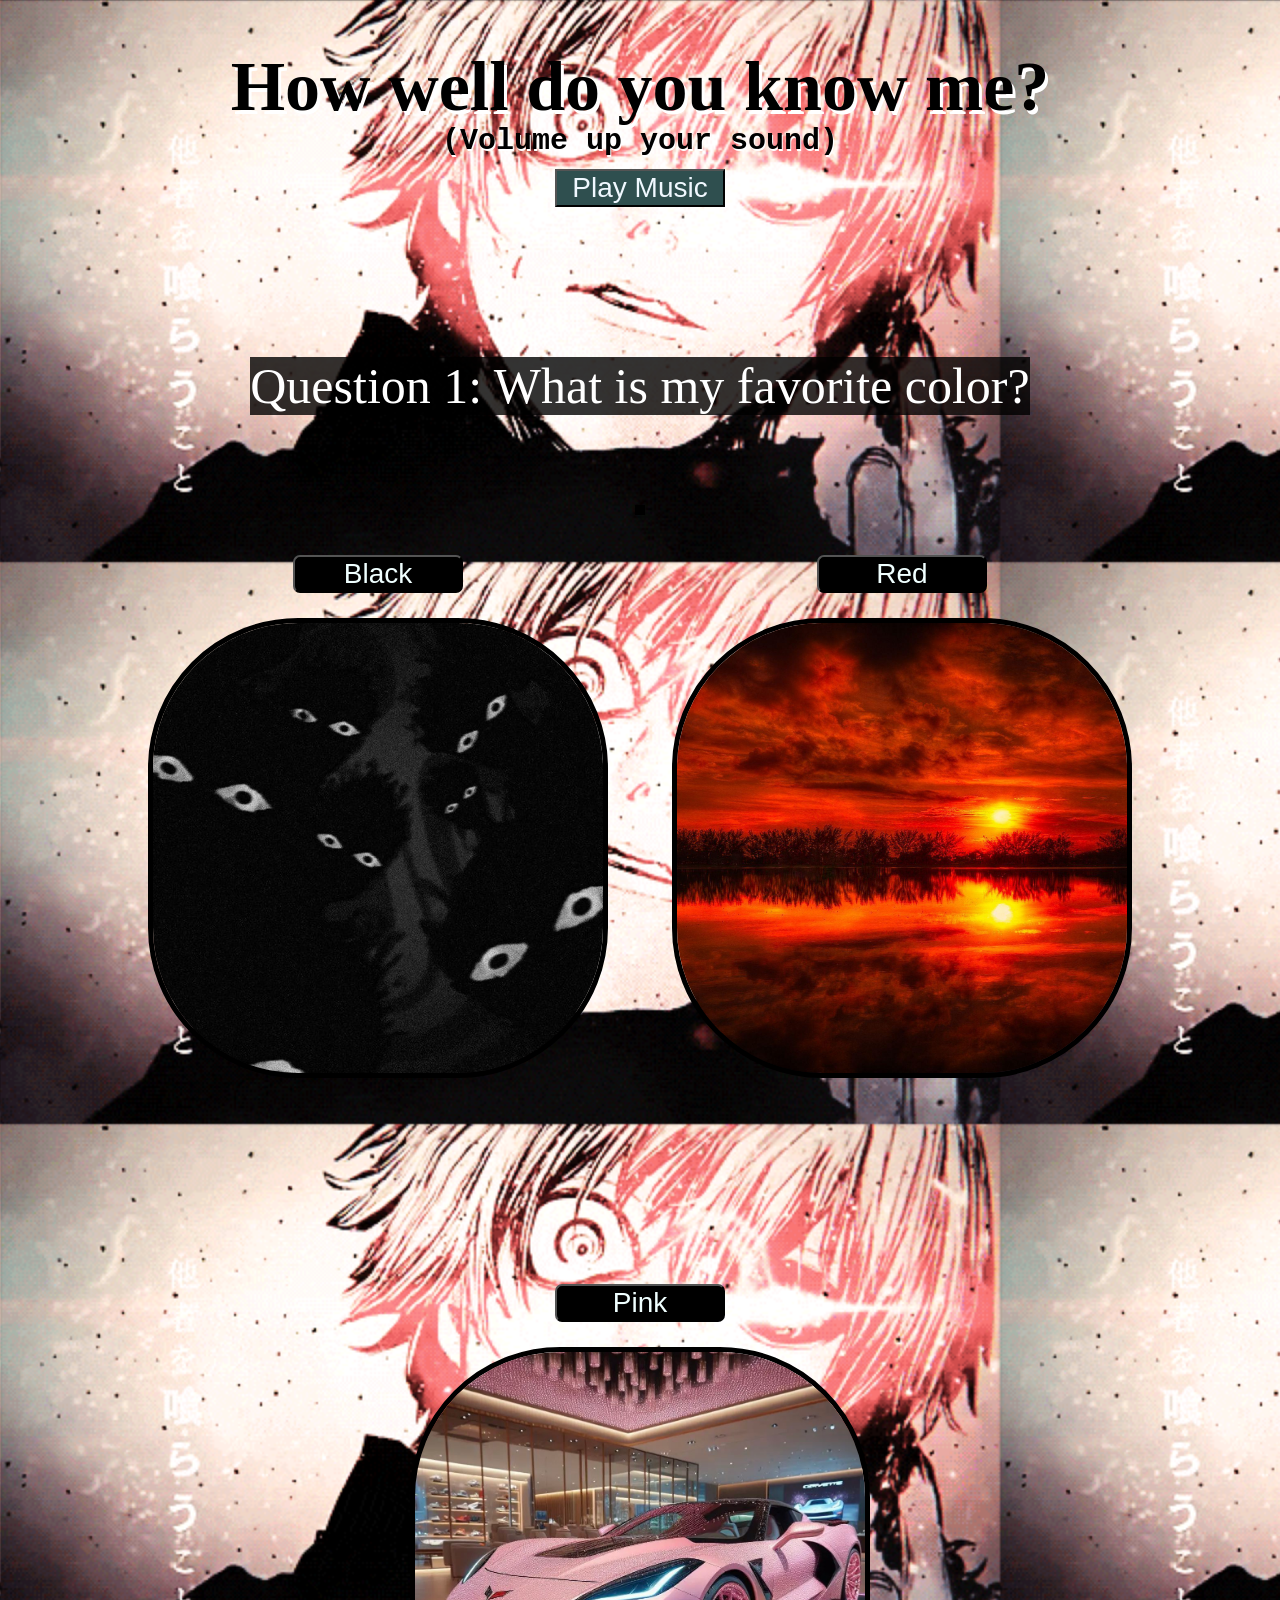
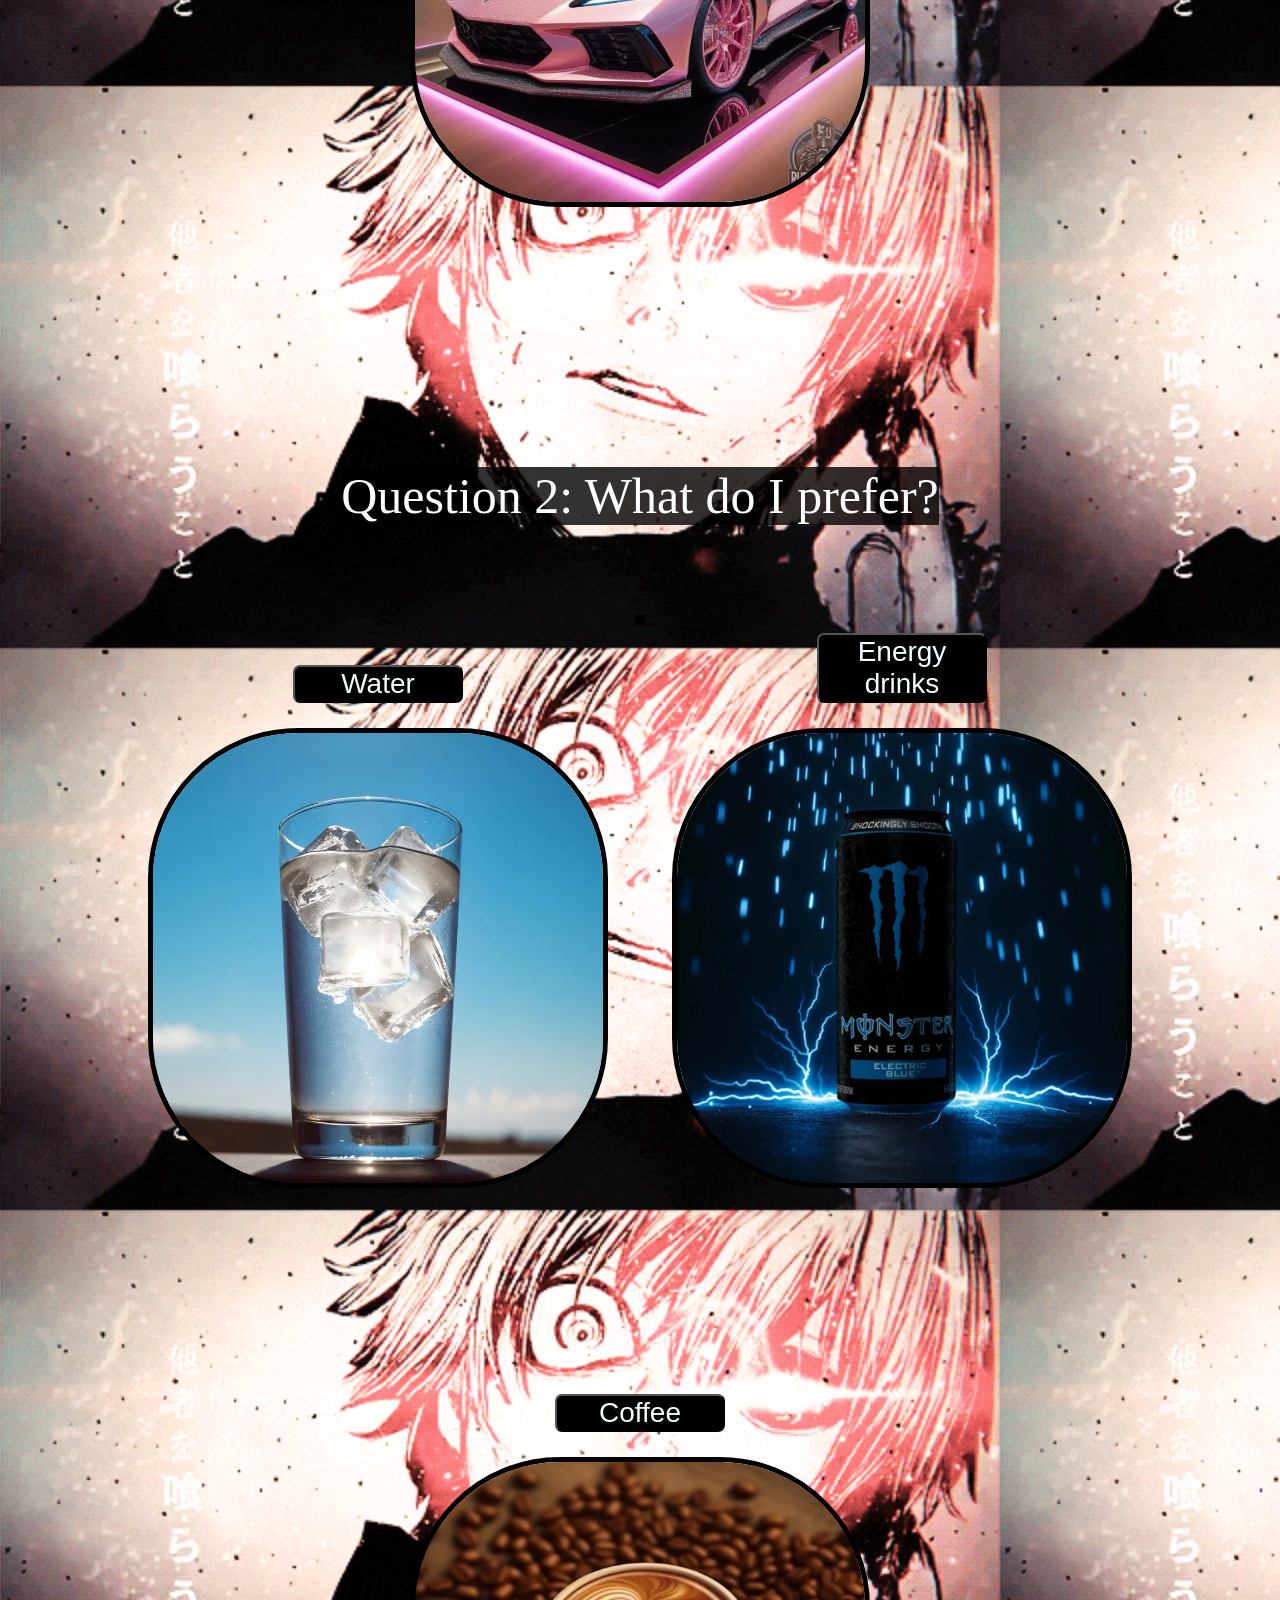
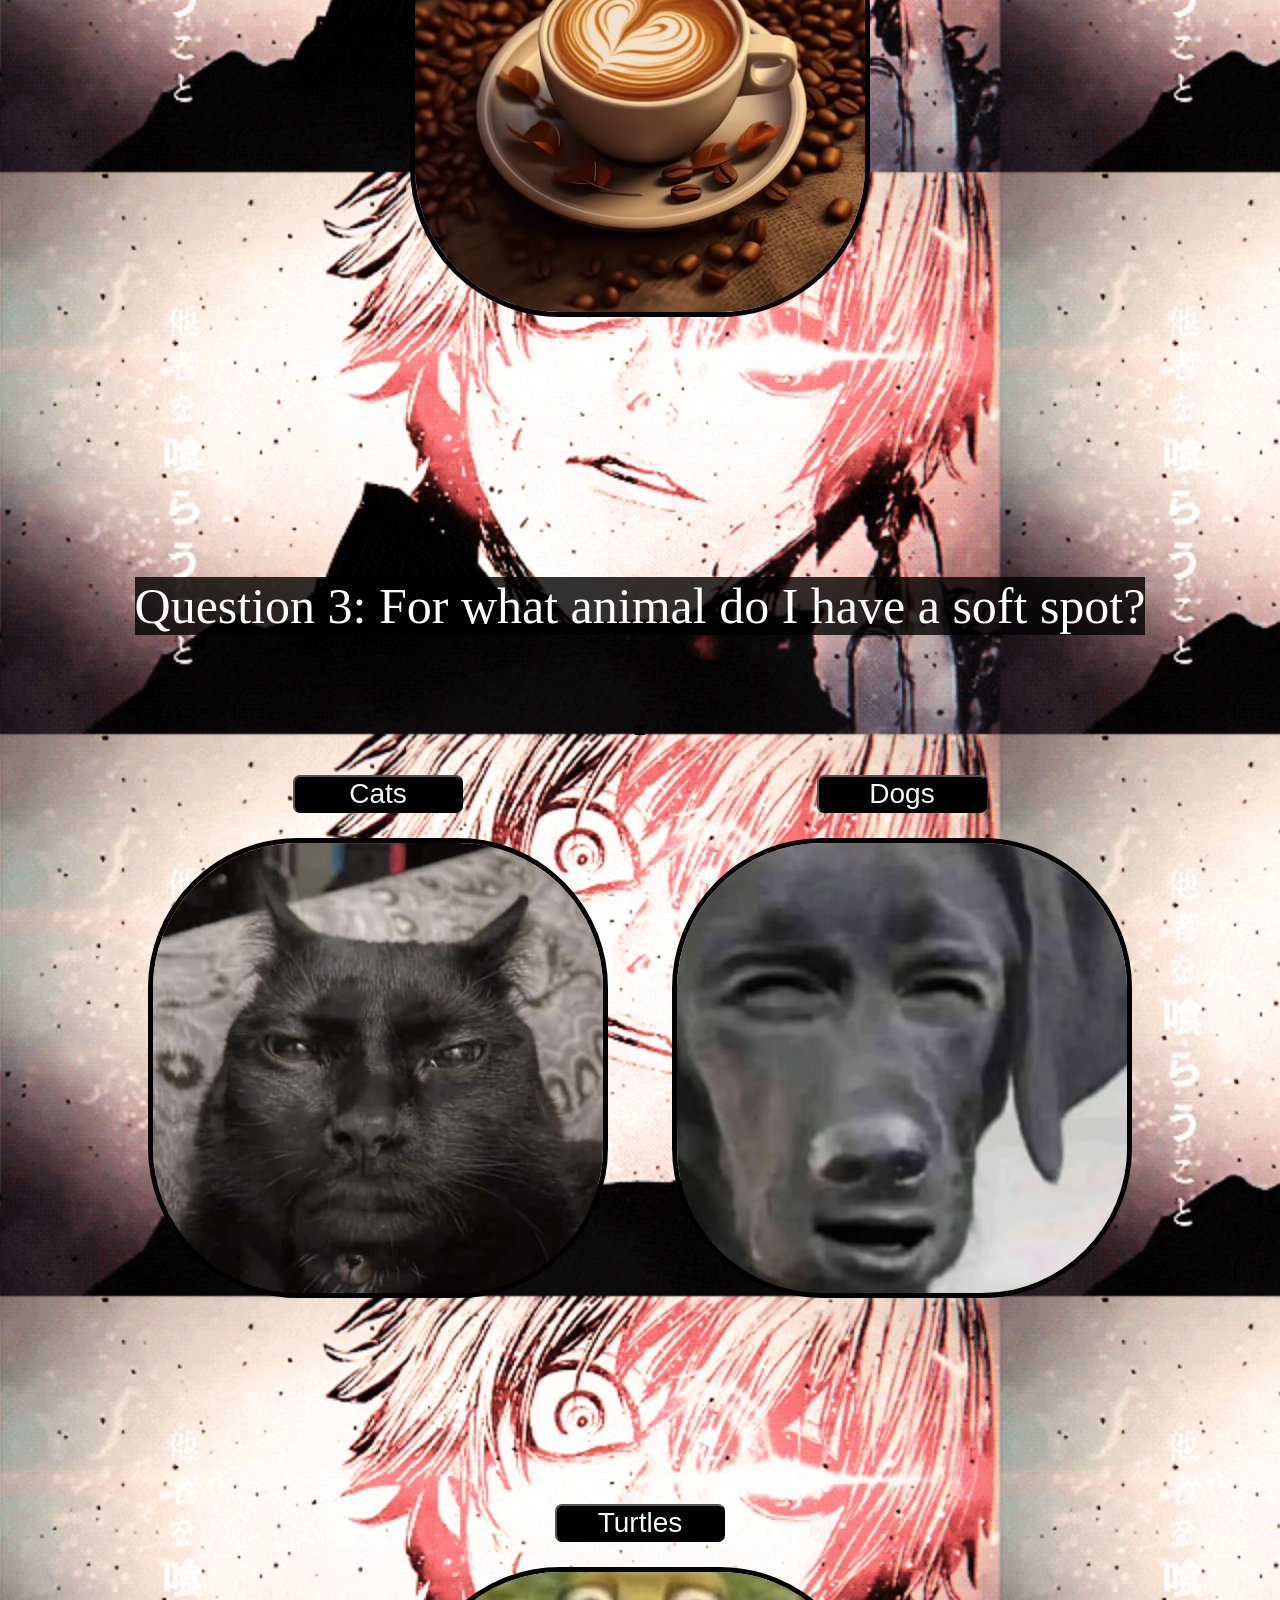
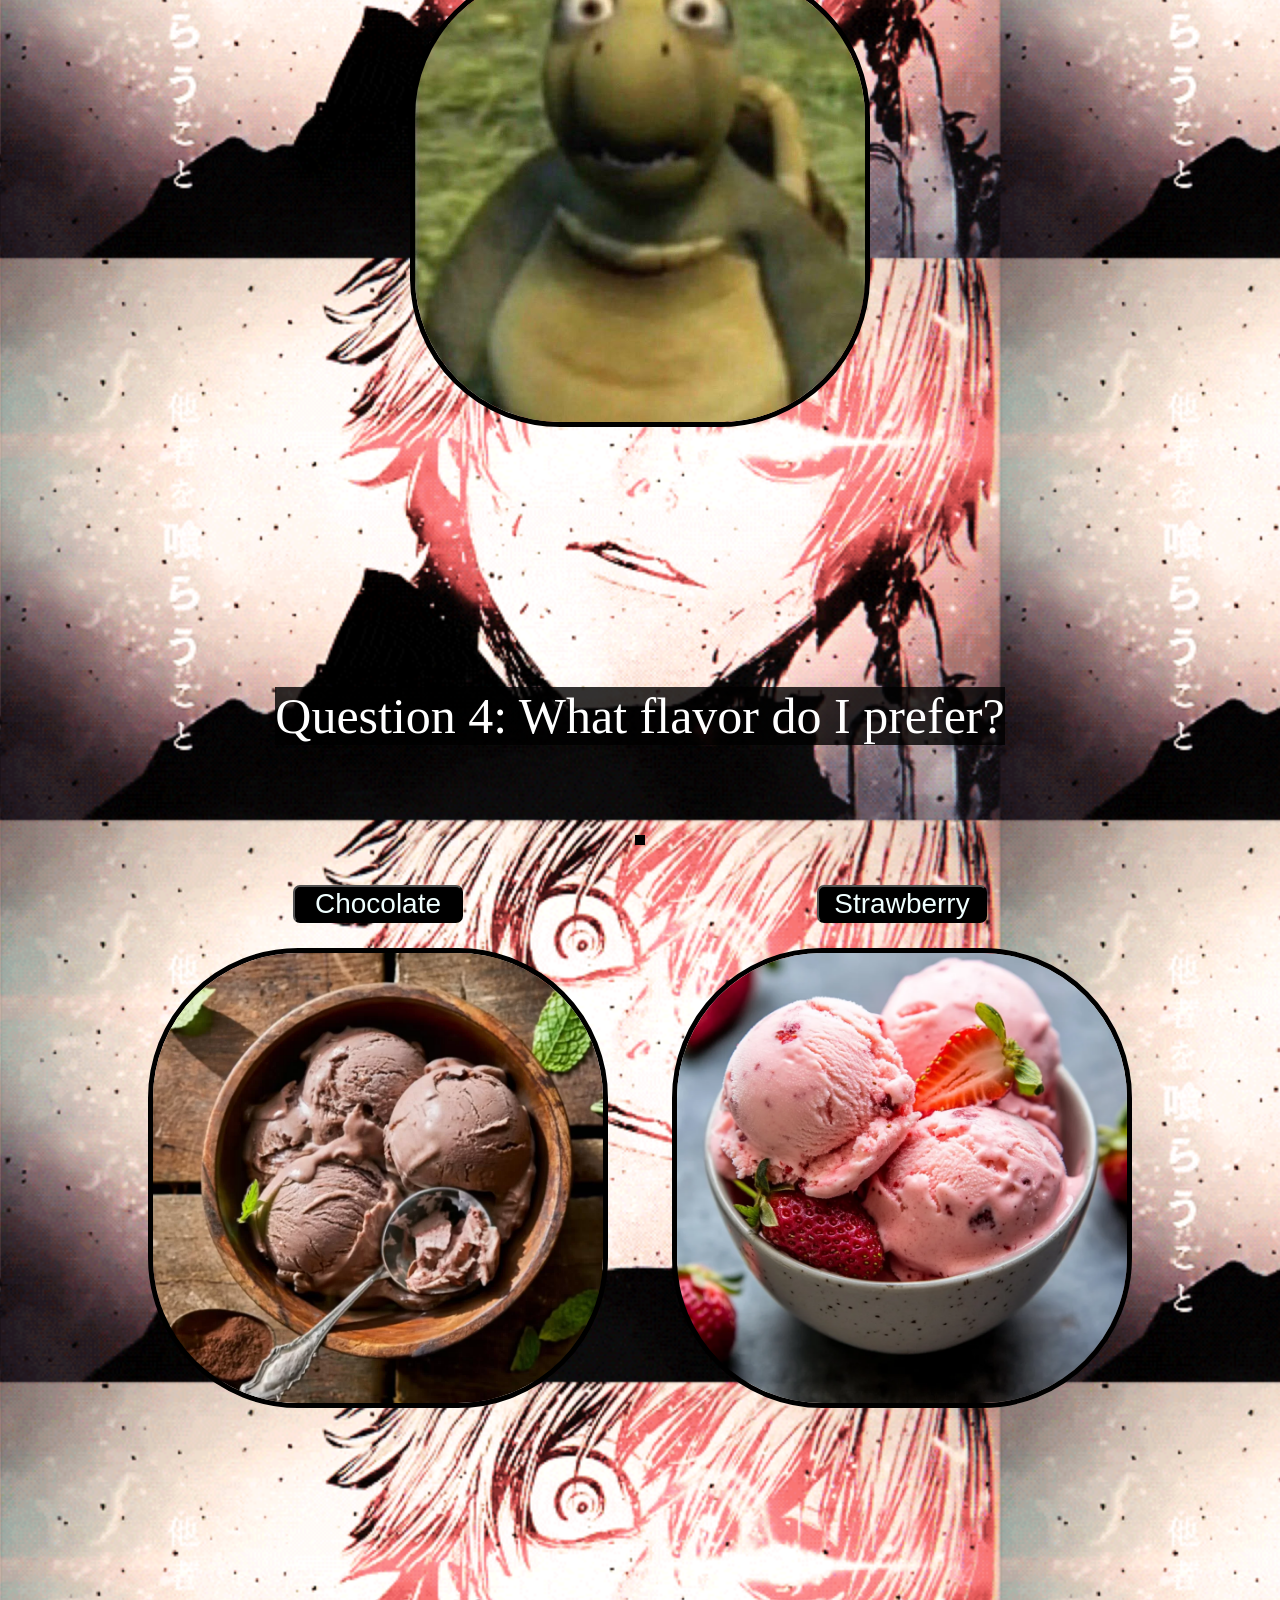
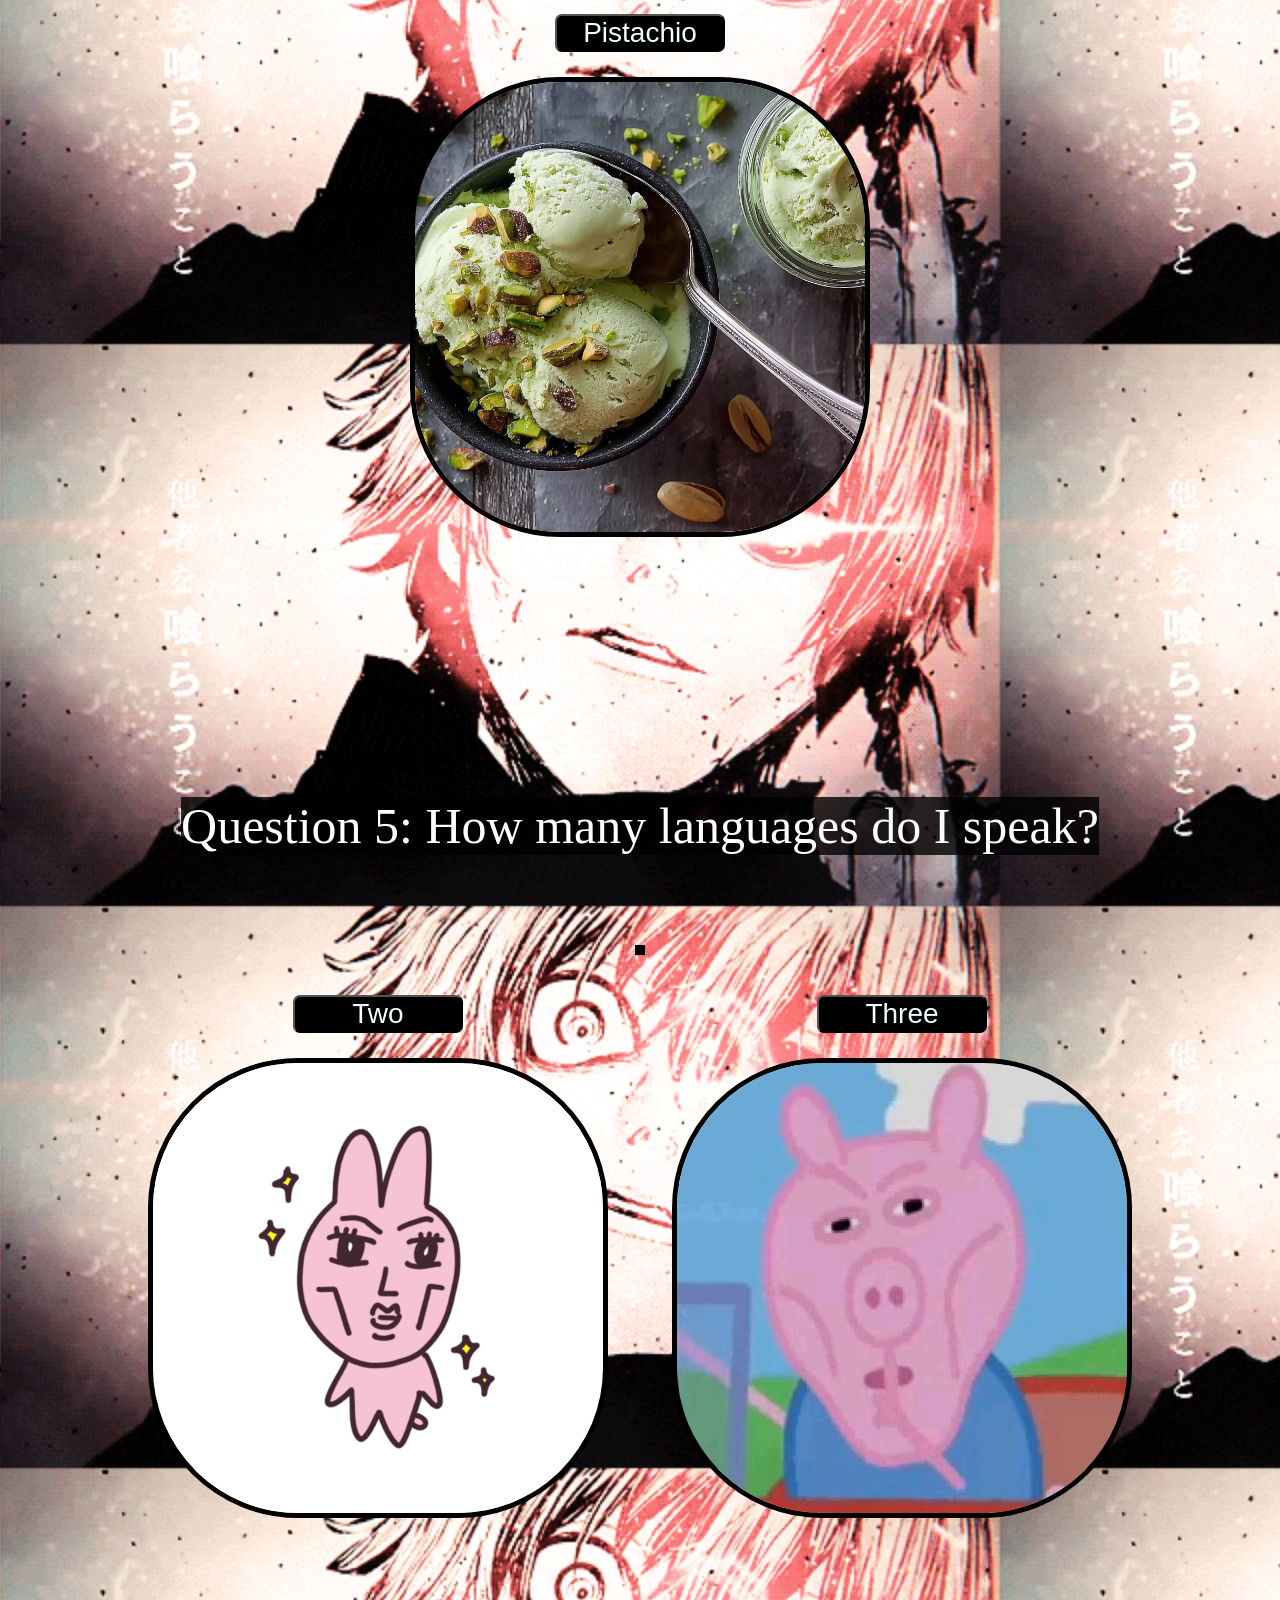
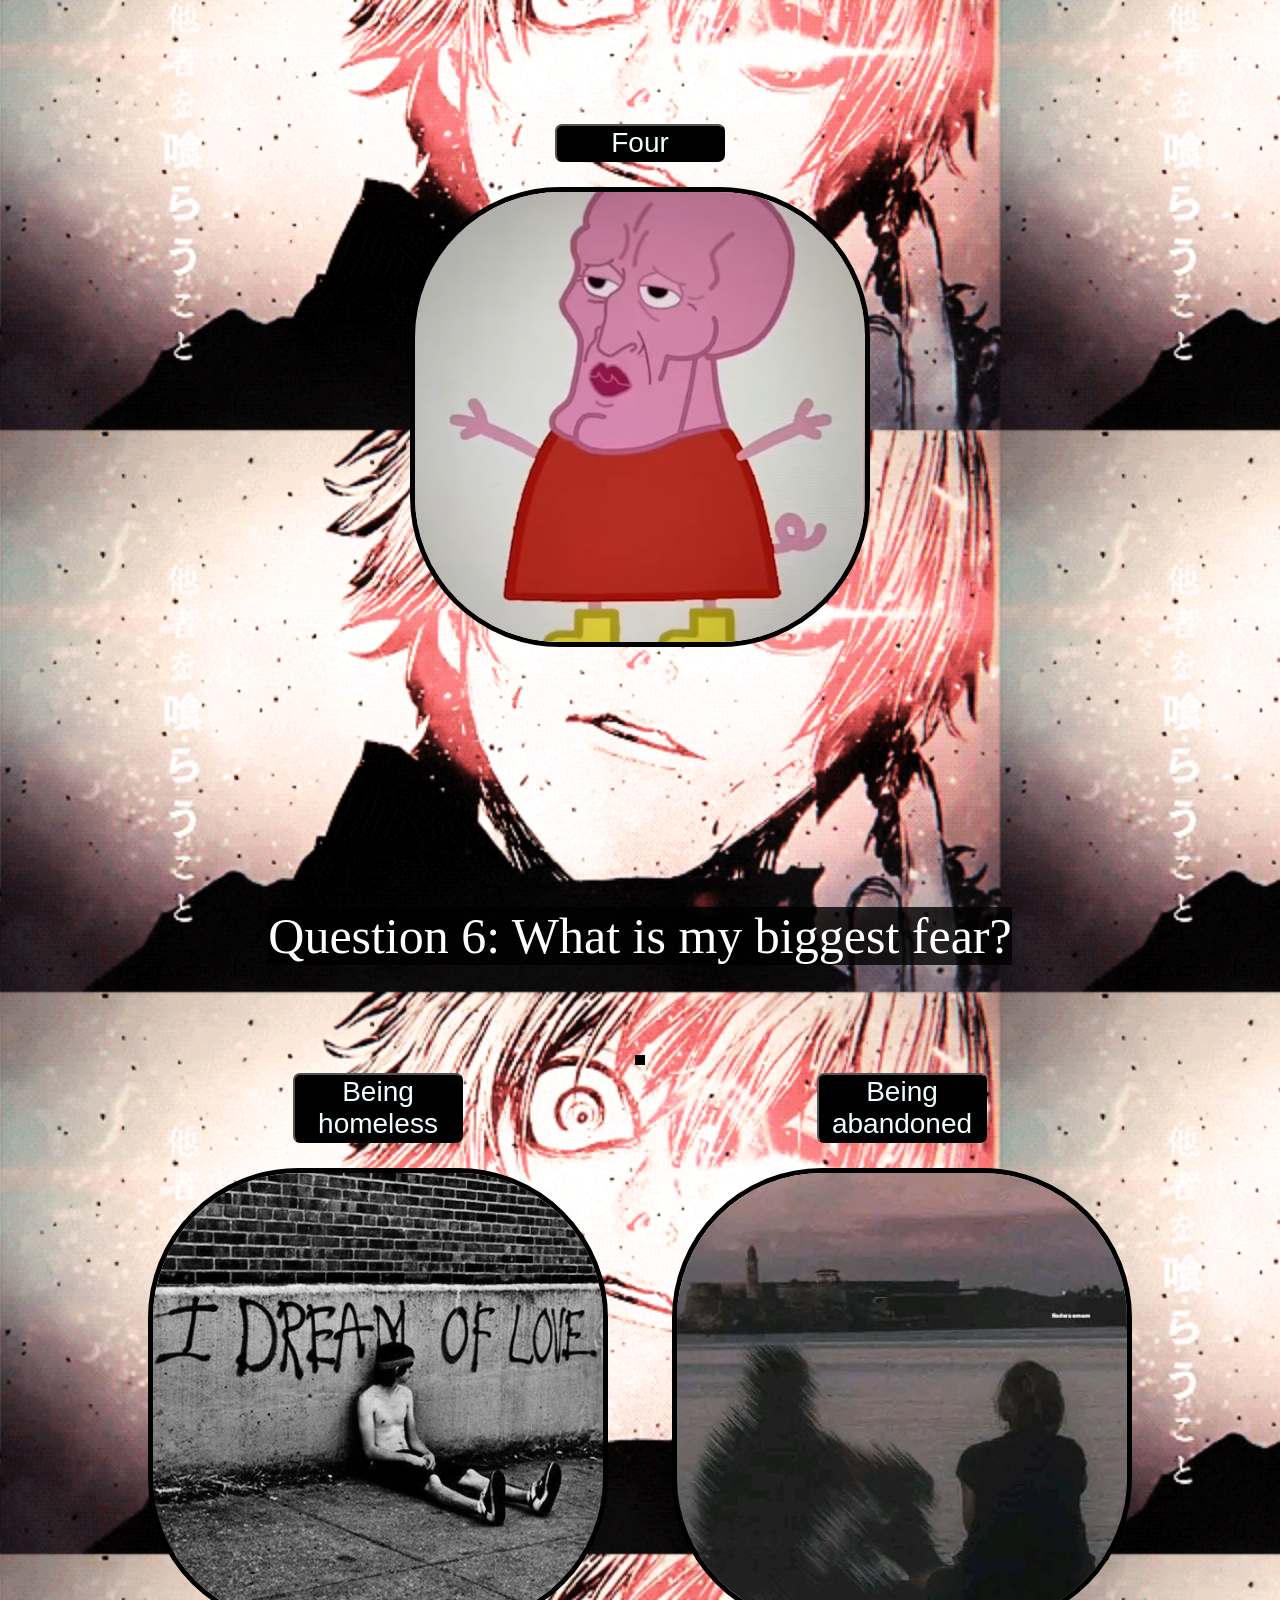
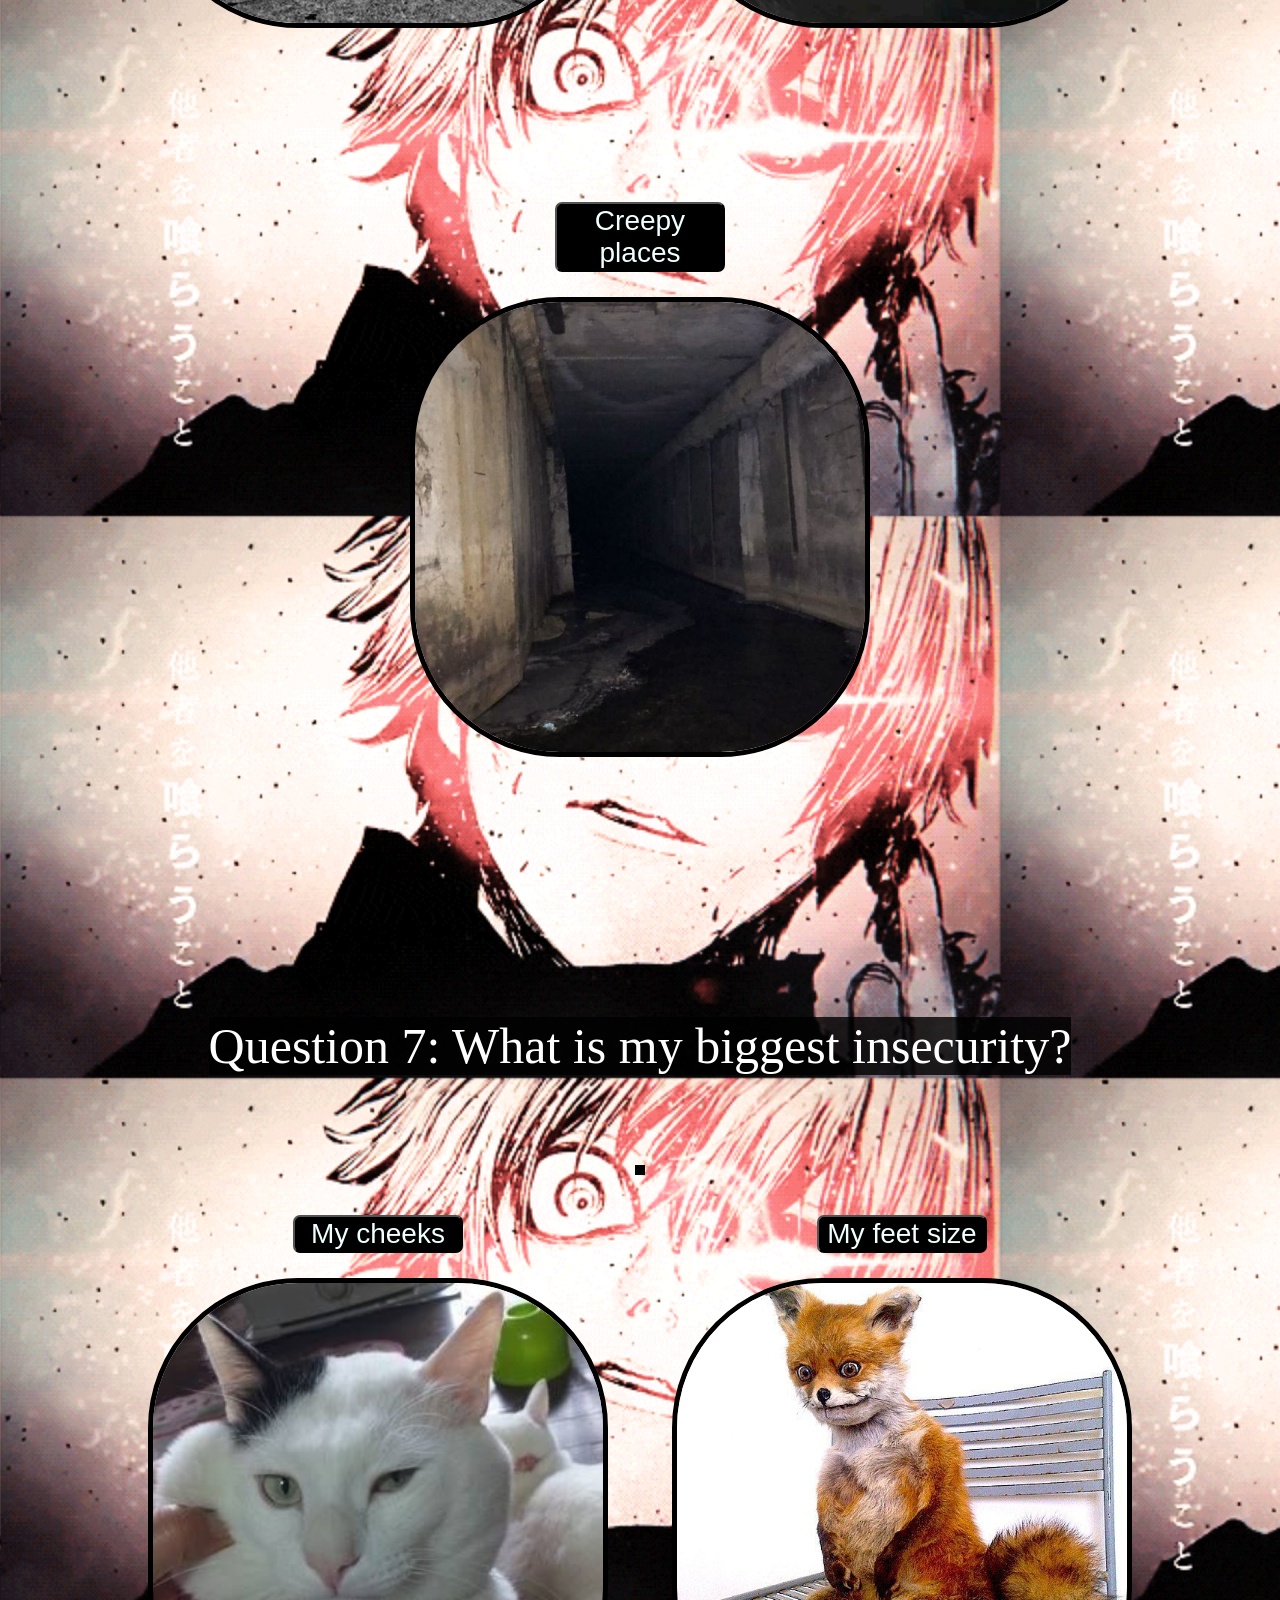
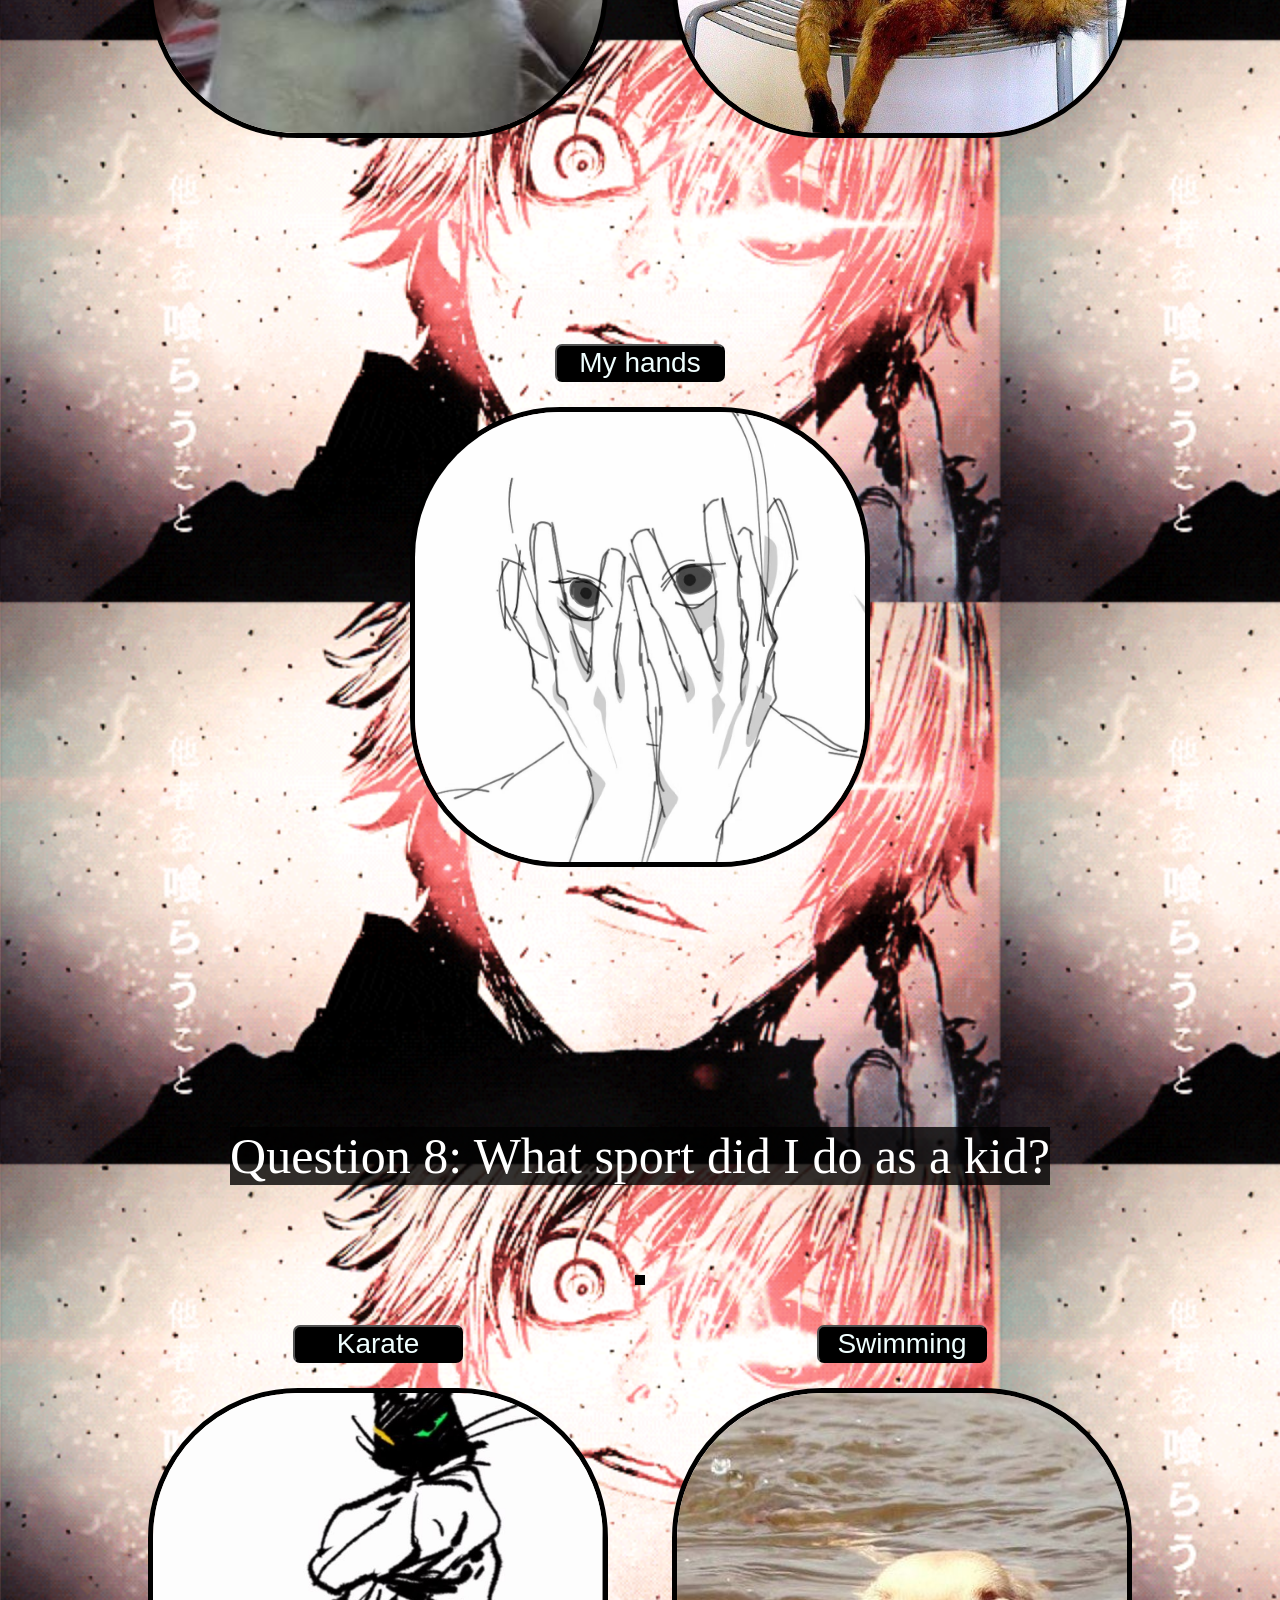
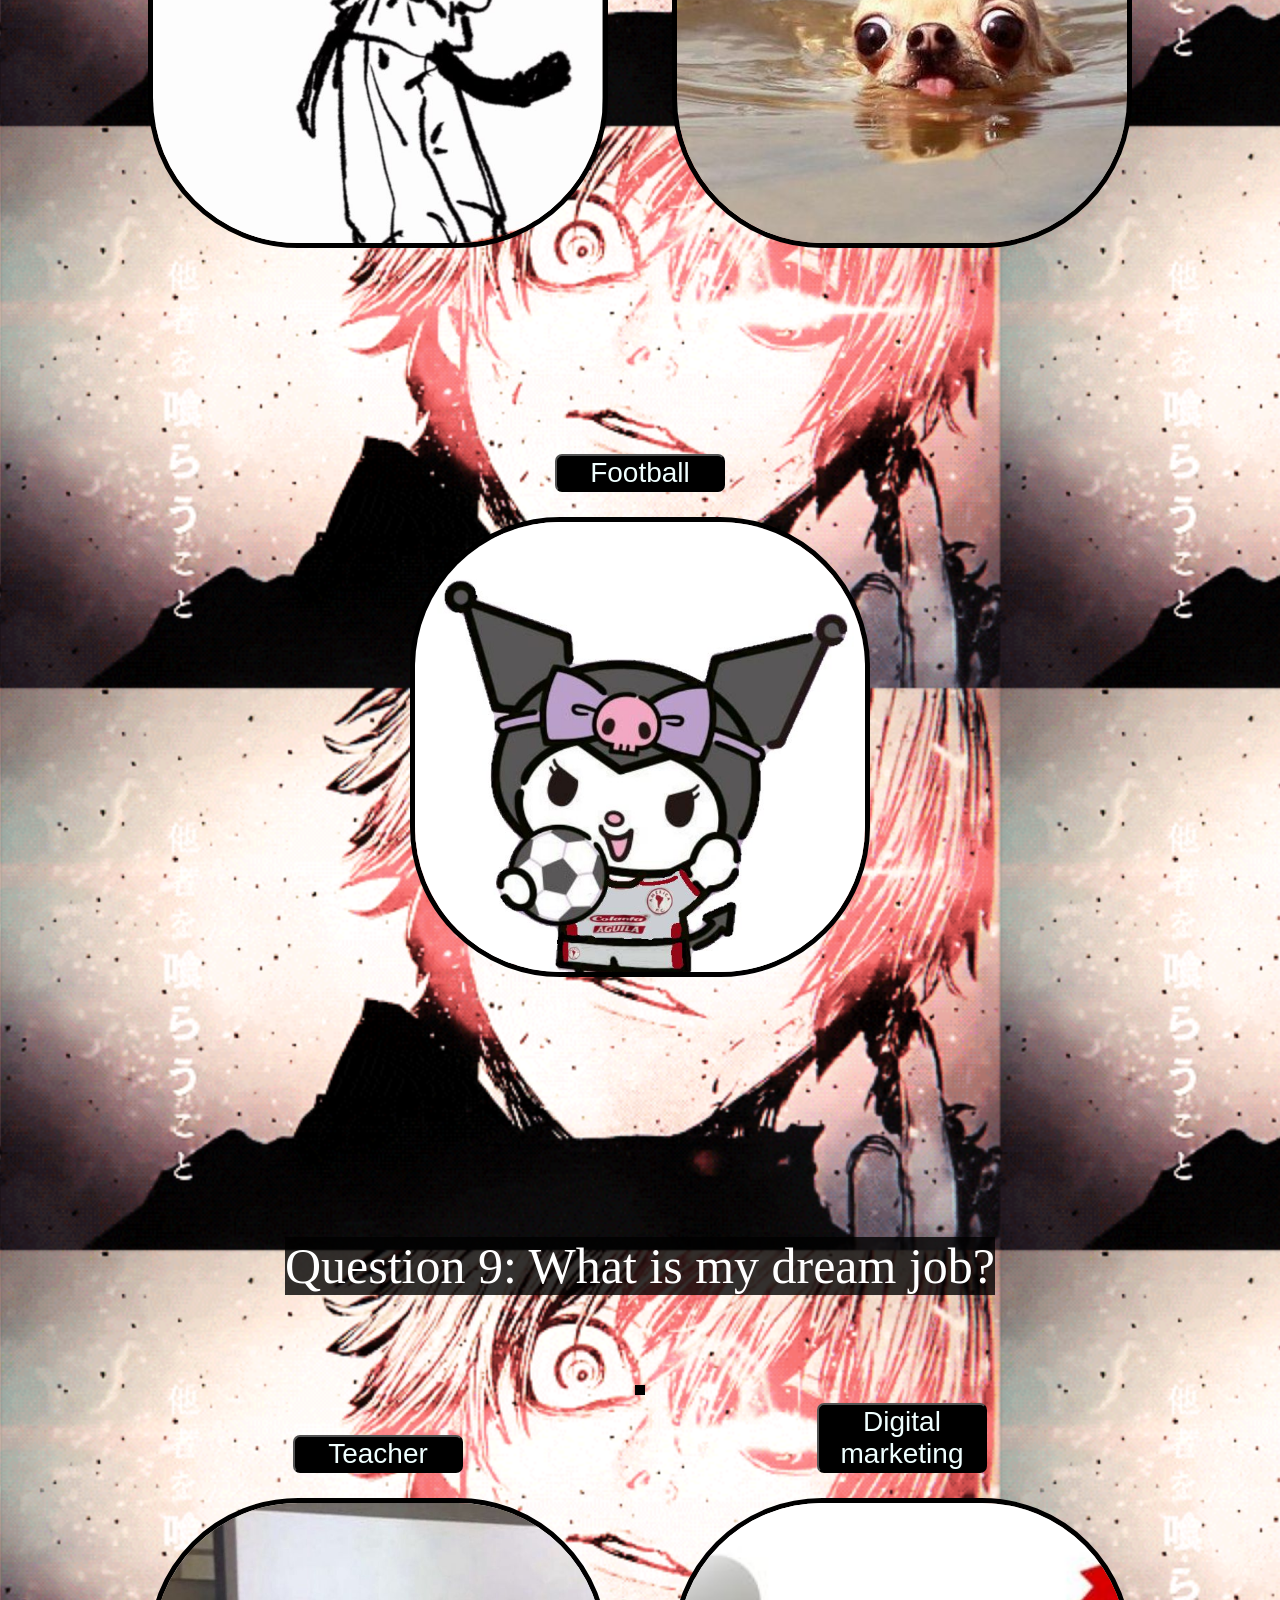
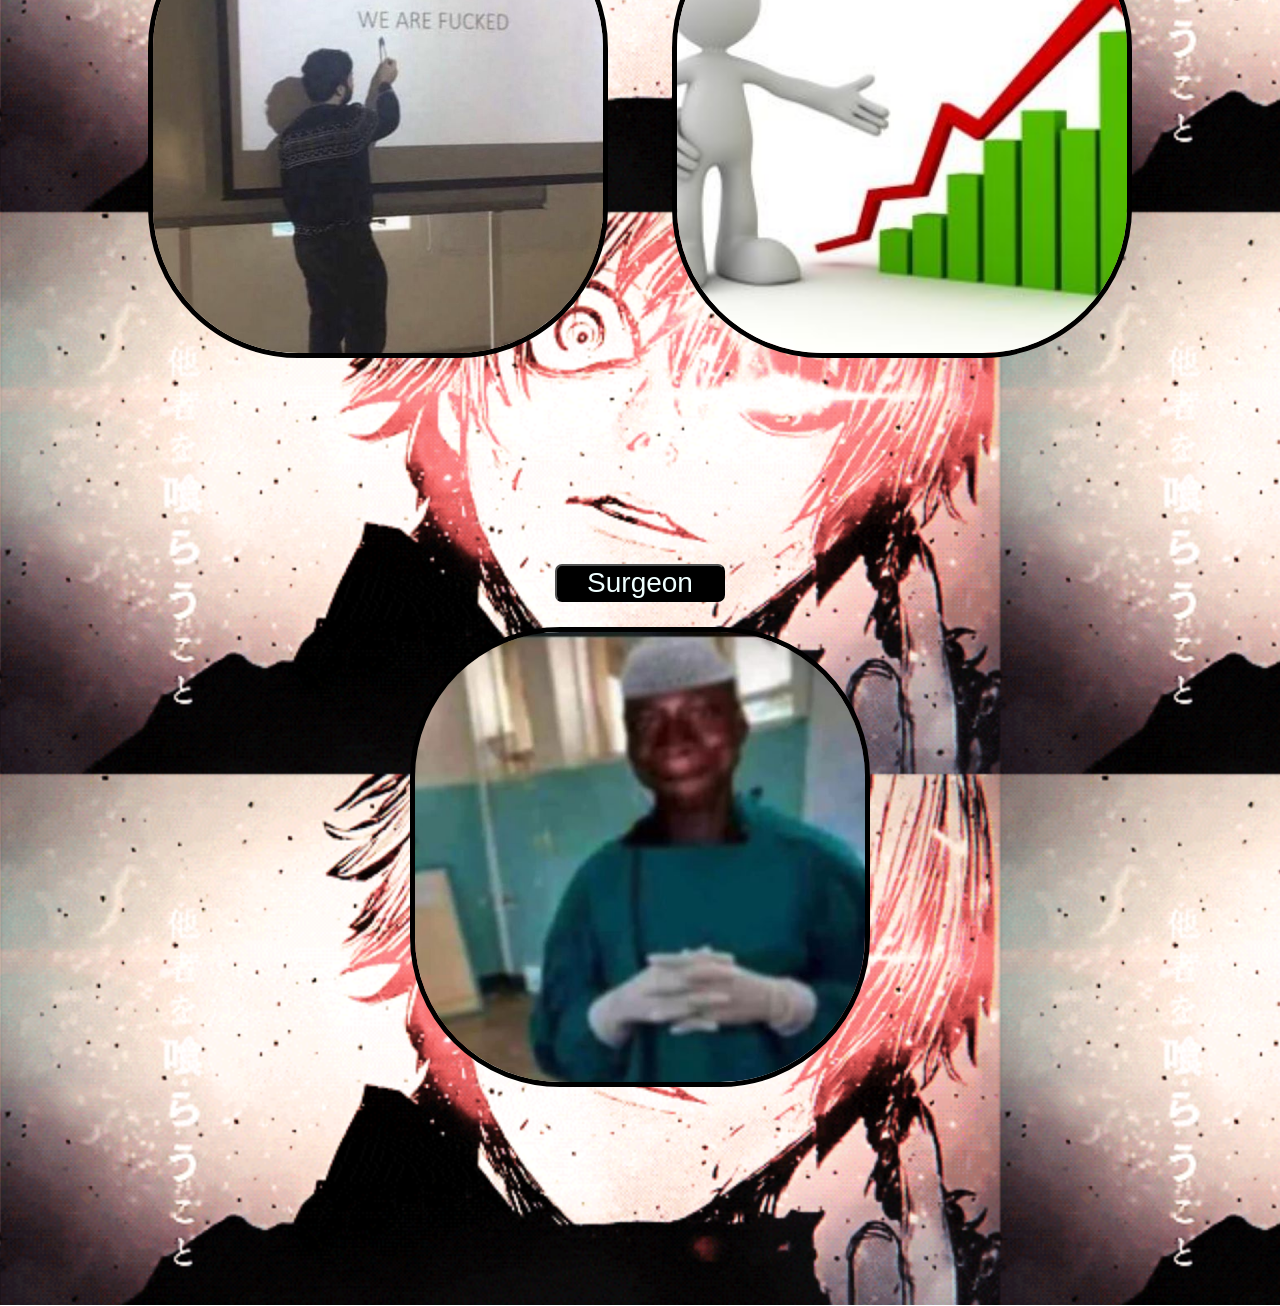
==== commit 49107f12: "screen" ====
--- a/index.html
+++ b/index.html
@@ -401,7 +401,4 @@
 
 
 
-
-
-
 </script>
--- a/style.css
+++ b/style.css
@@ -151,6 +151,25 @@
 }
 
 
-.option-group{
-    display: flex;
+@media(max-width: 600px) {
+    .option img{
+        width:90px;
+        height:90px;
+    }
+
+   .option button{
+    width: 90px;
+    font-size: 11px;
+   } 
+
+   h1{
+    font-size: 24px;
+   }
+
+   .option{
+    margin: 5px;
+   }
+   .patata{
+    font-size: 16px;
+   }
 }
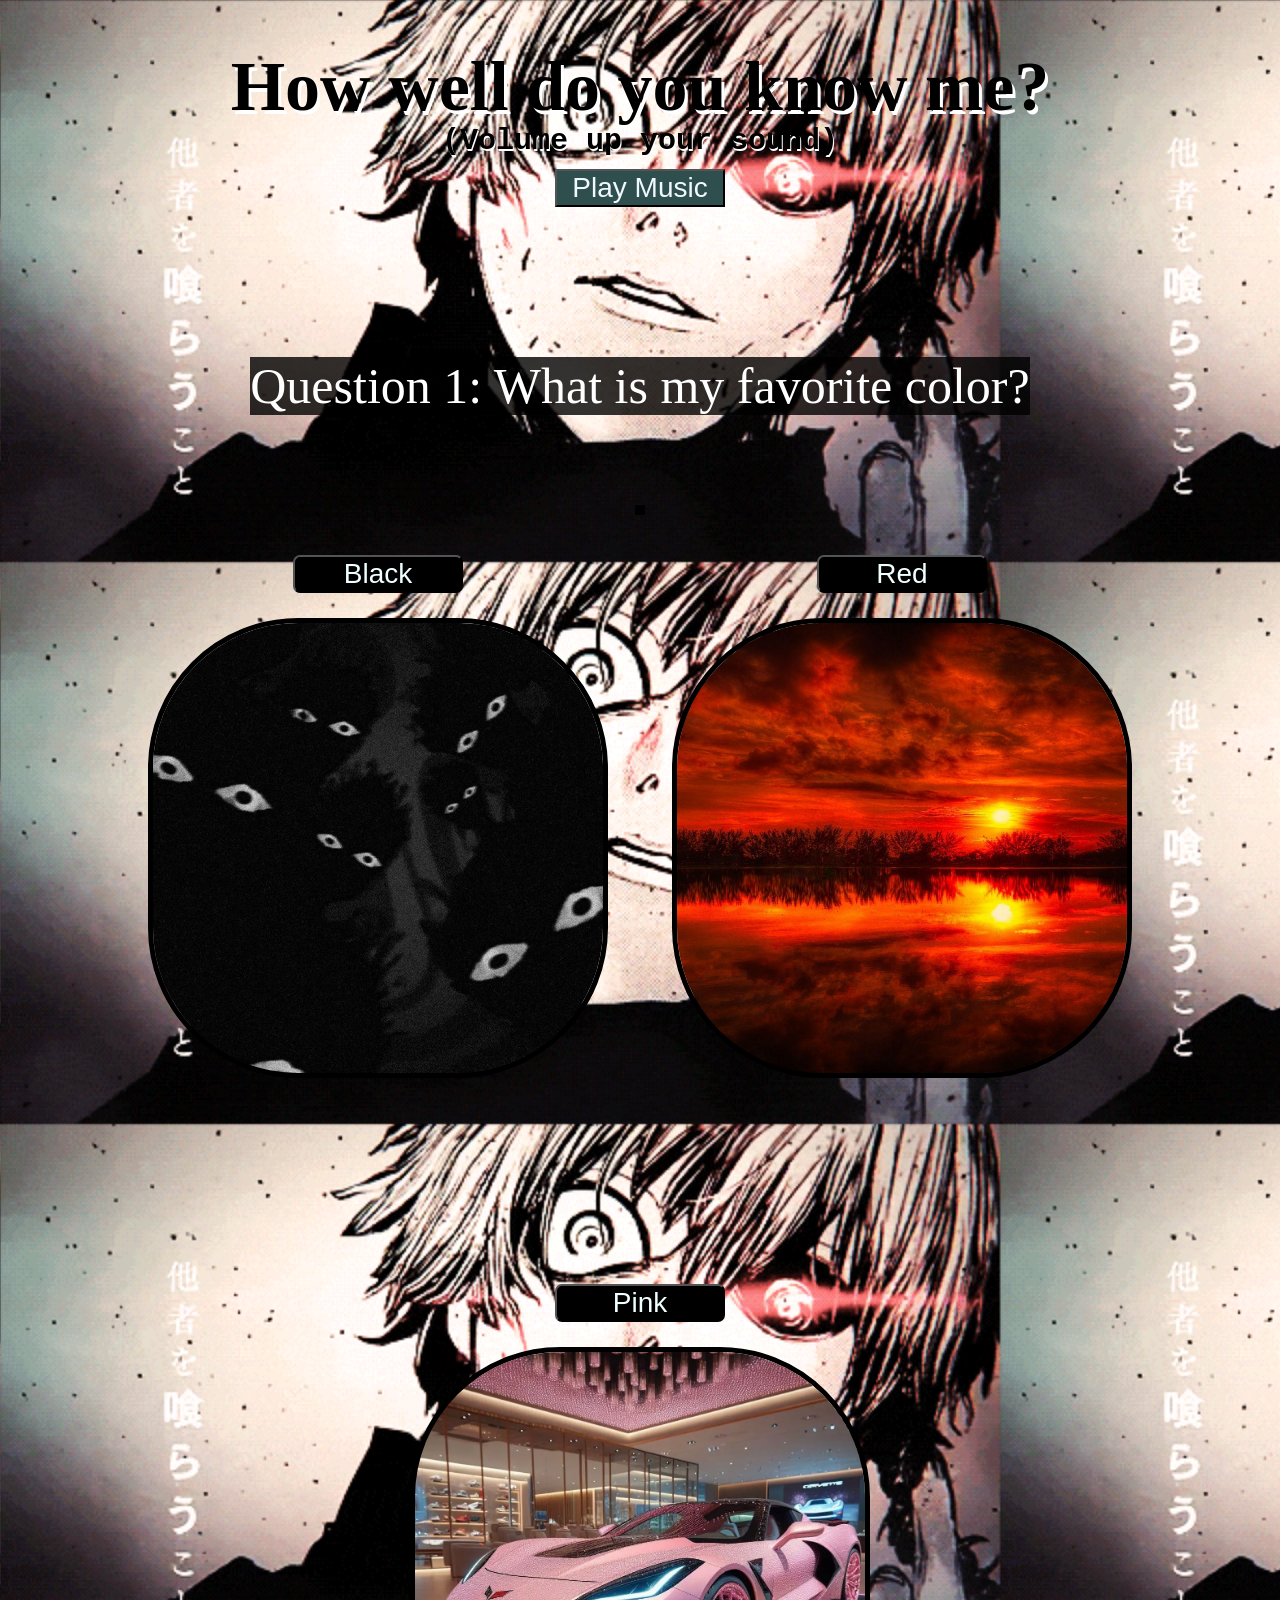
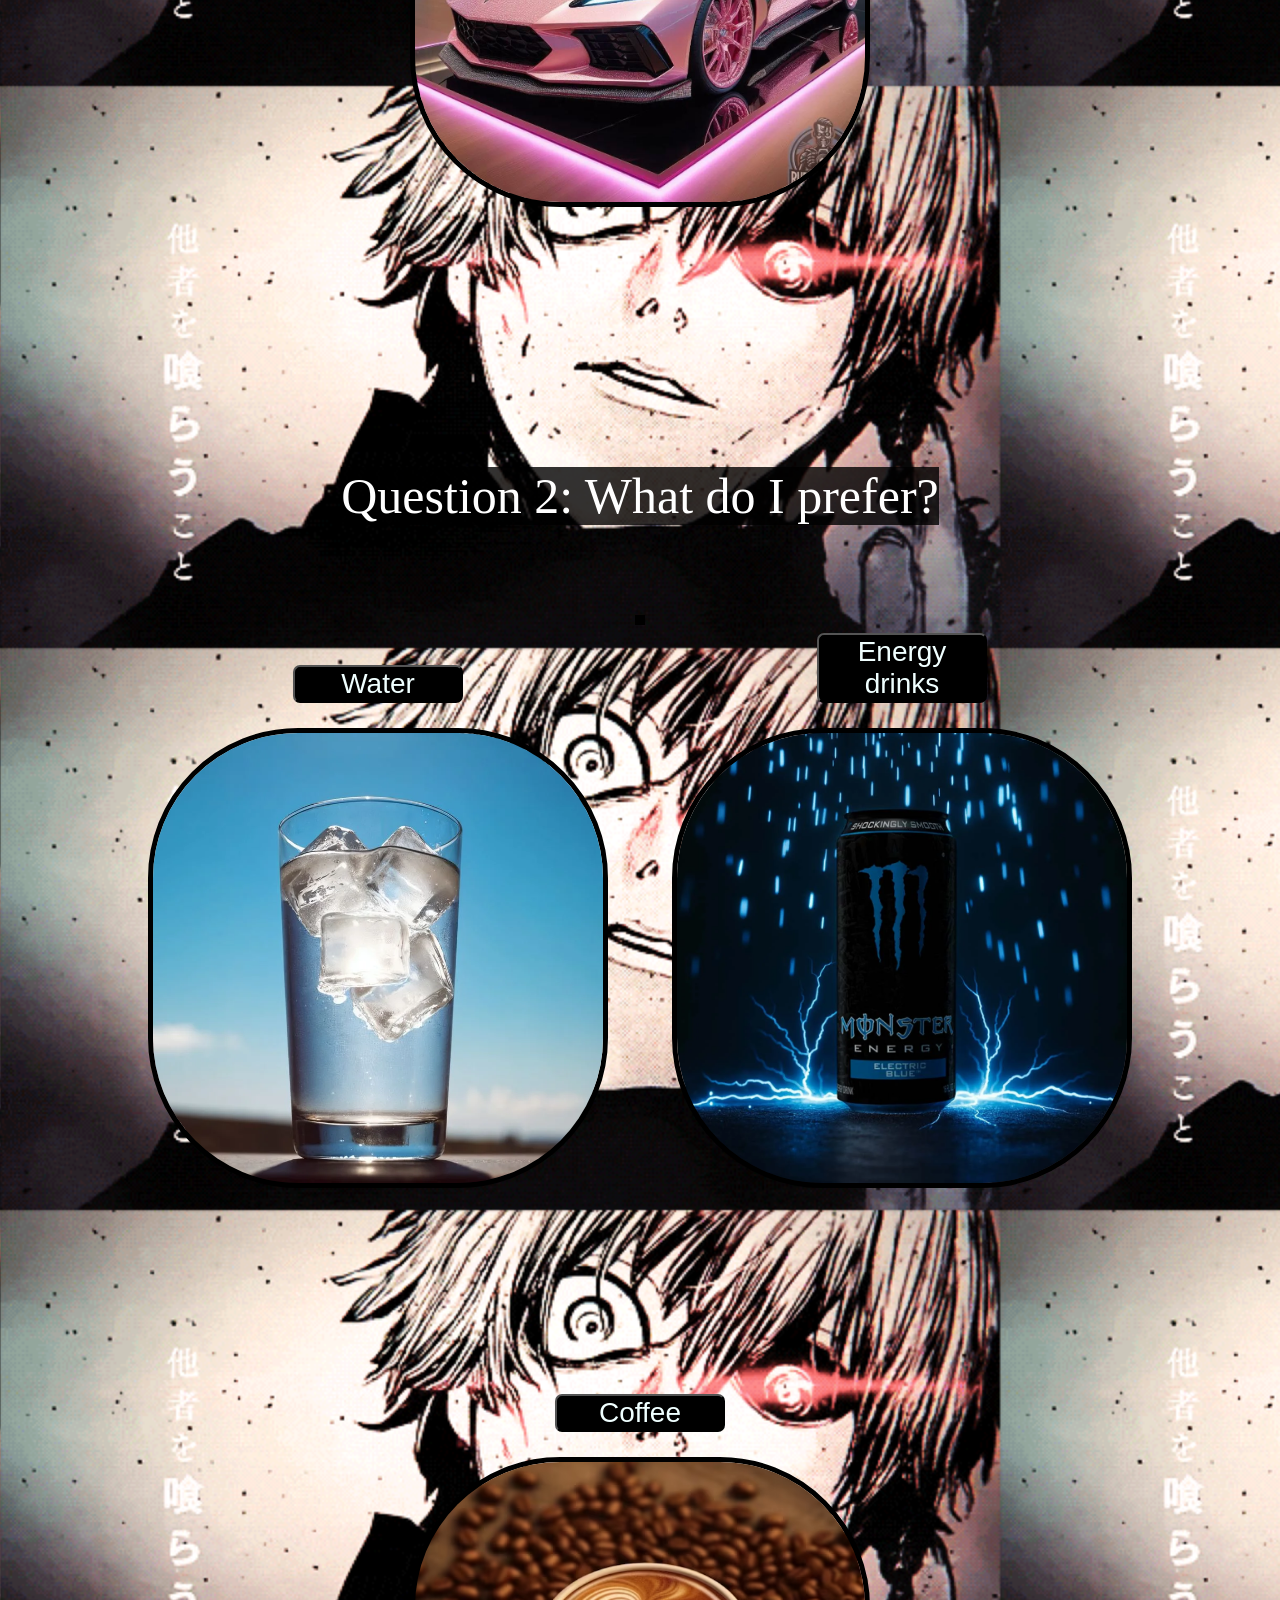
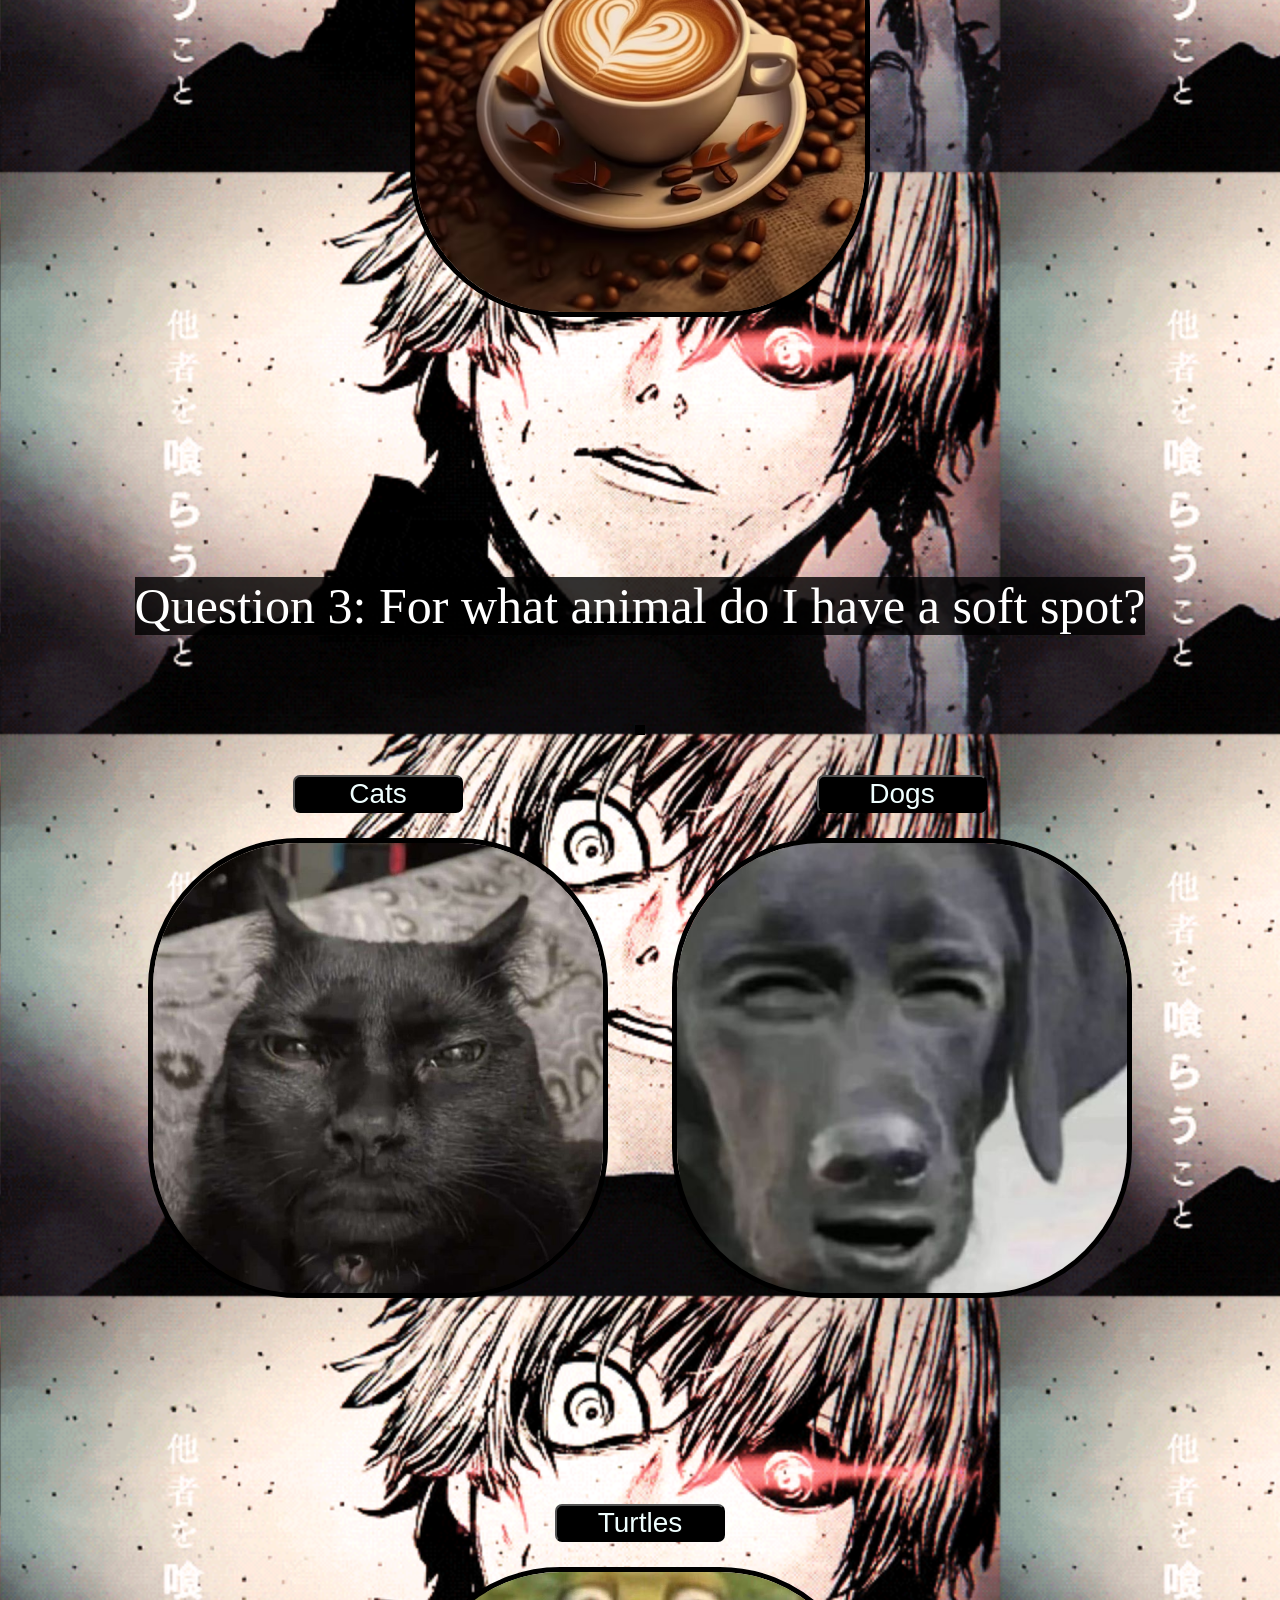
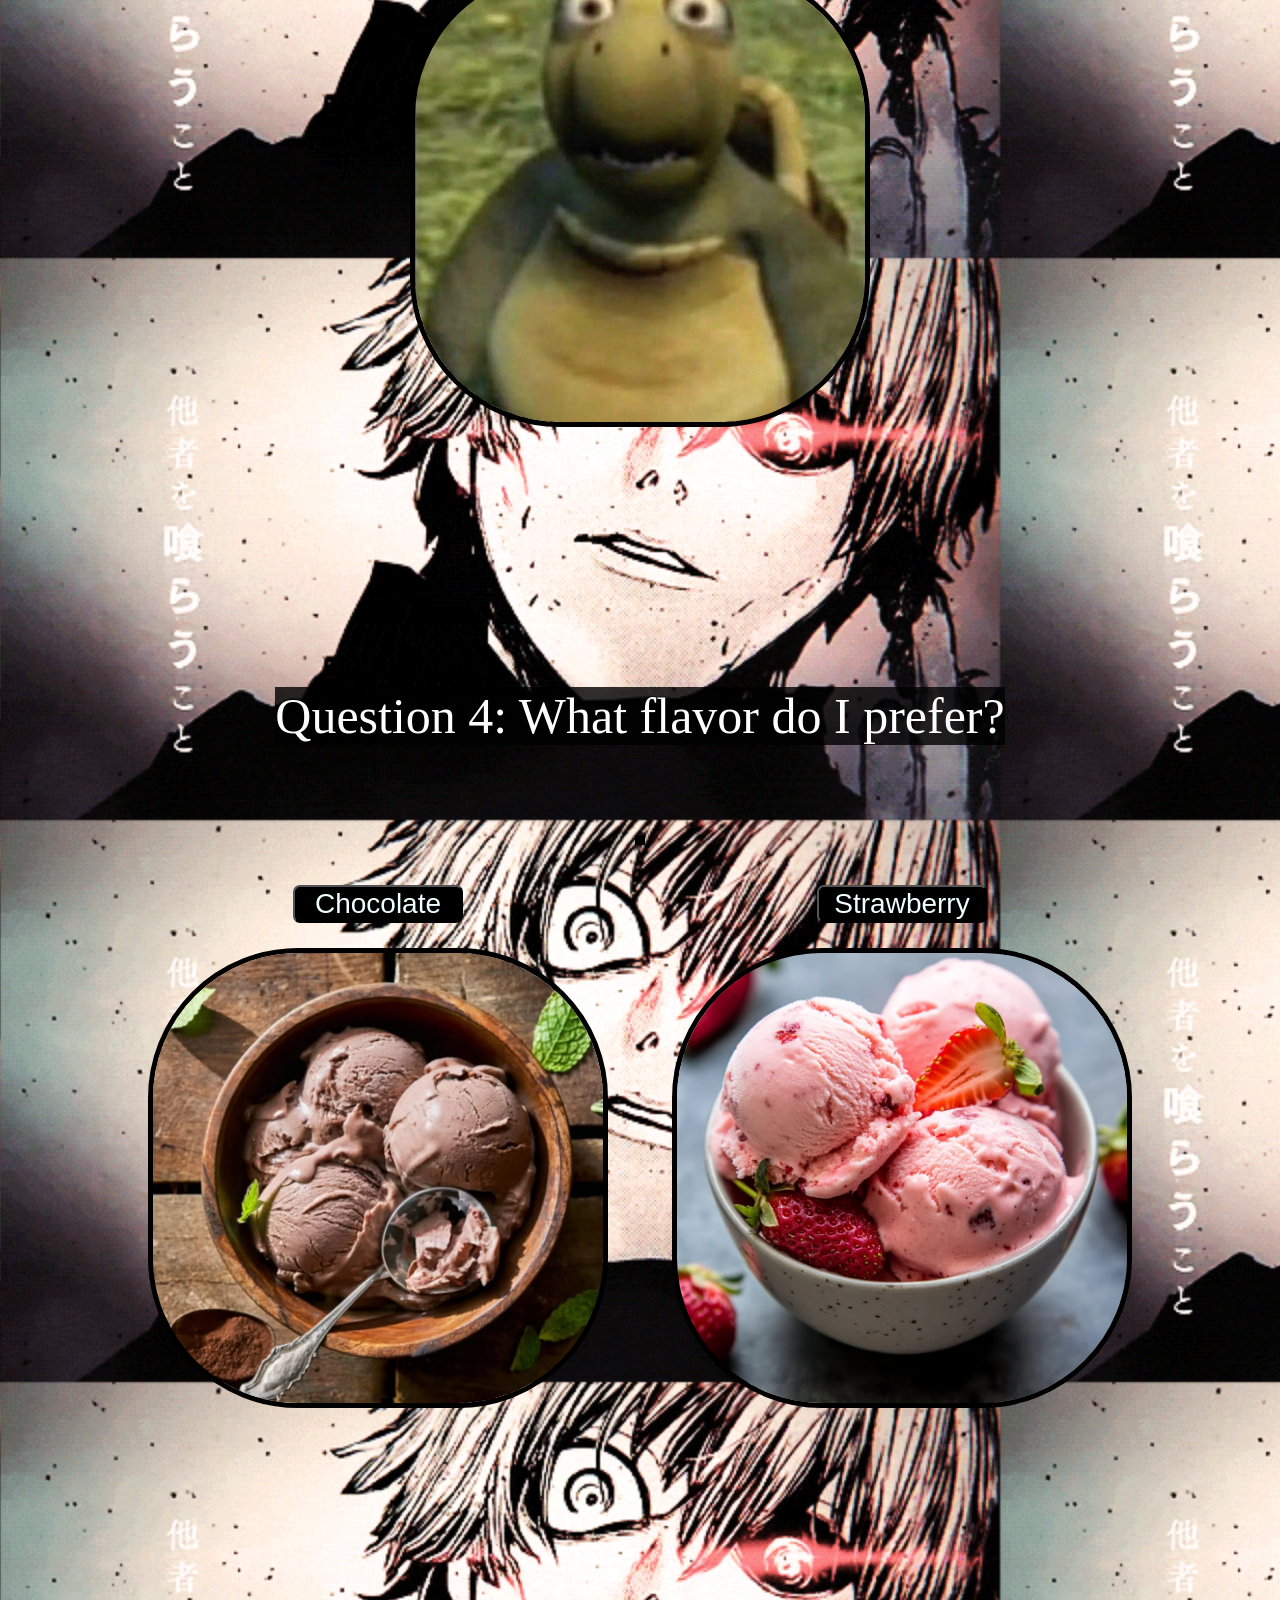
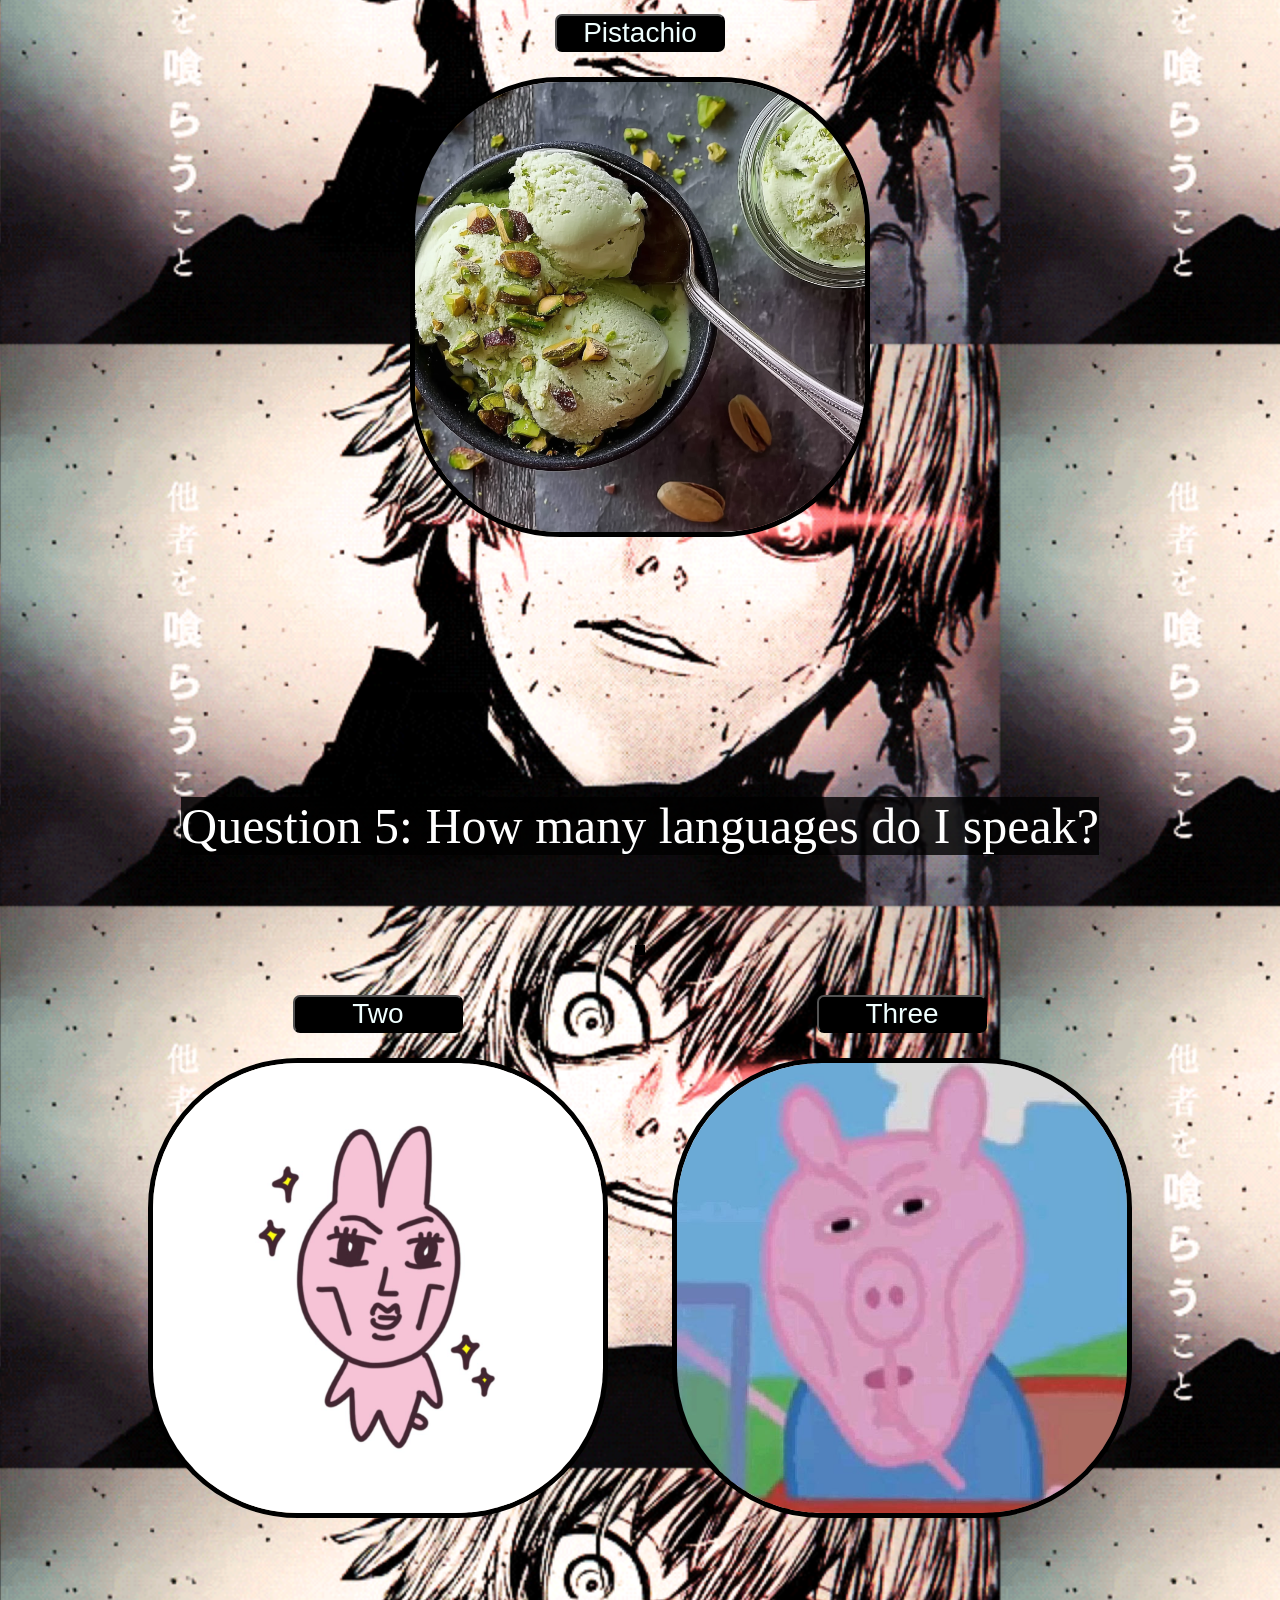
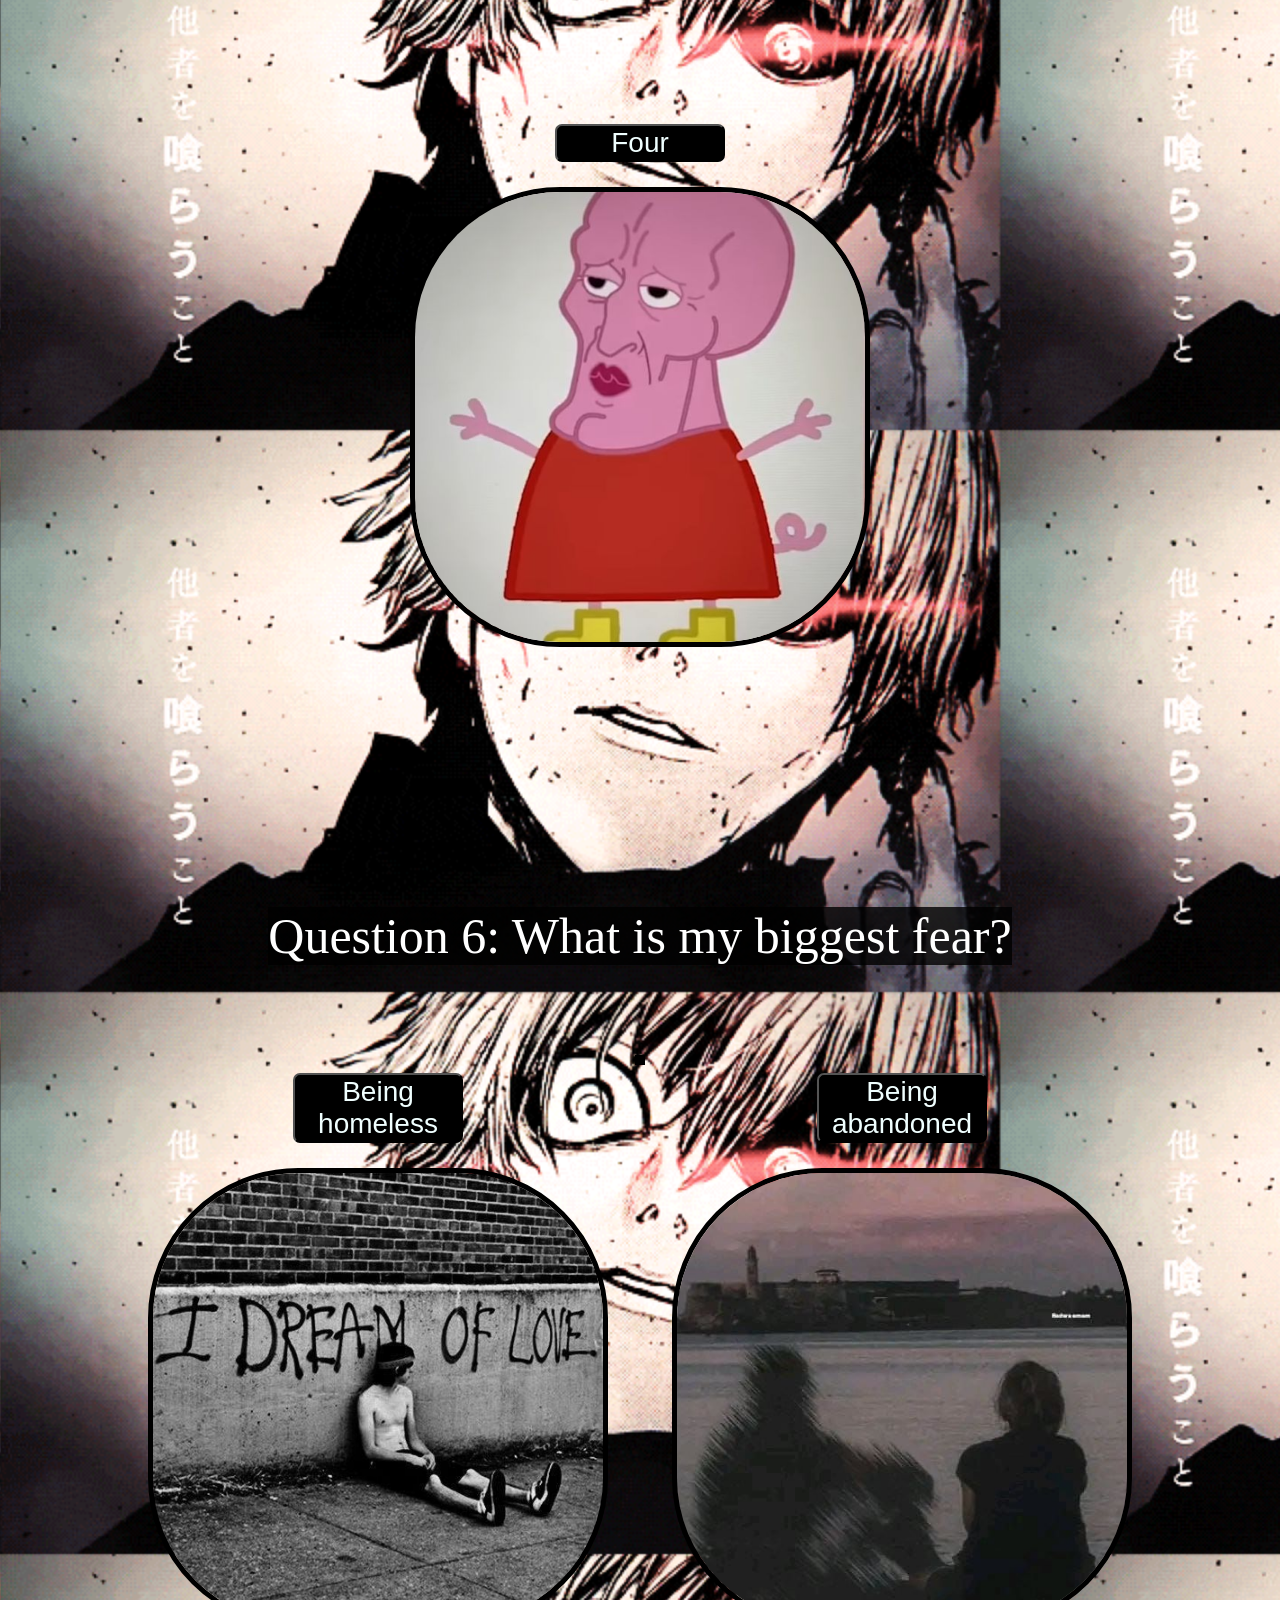
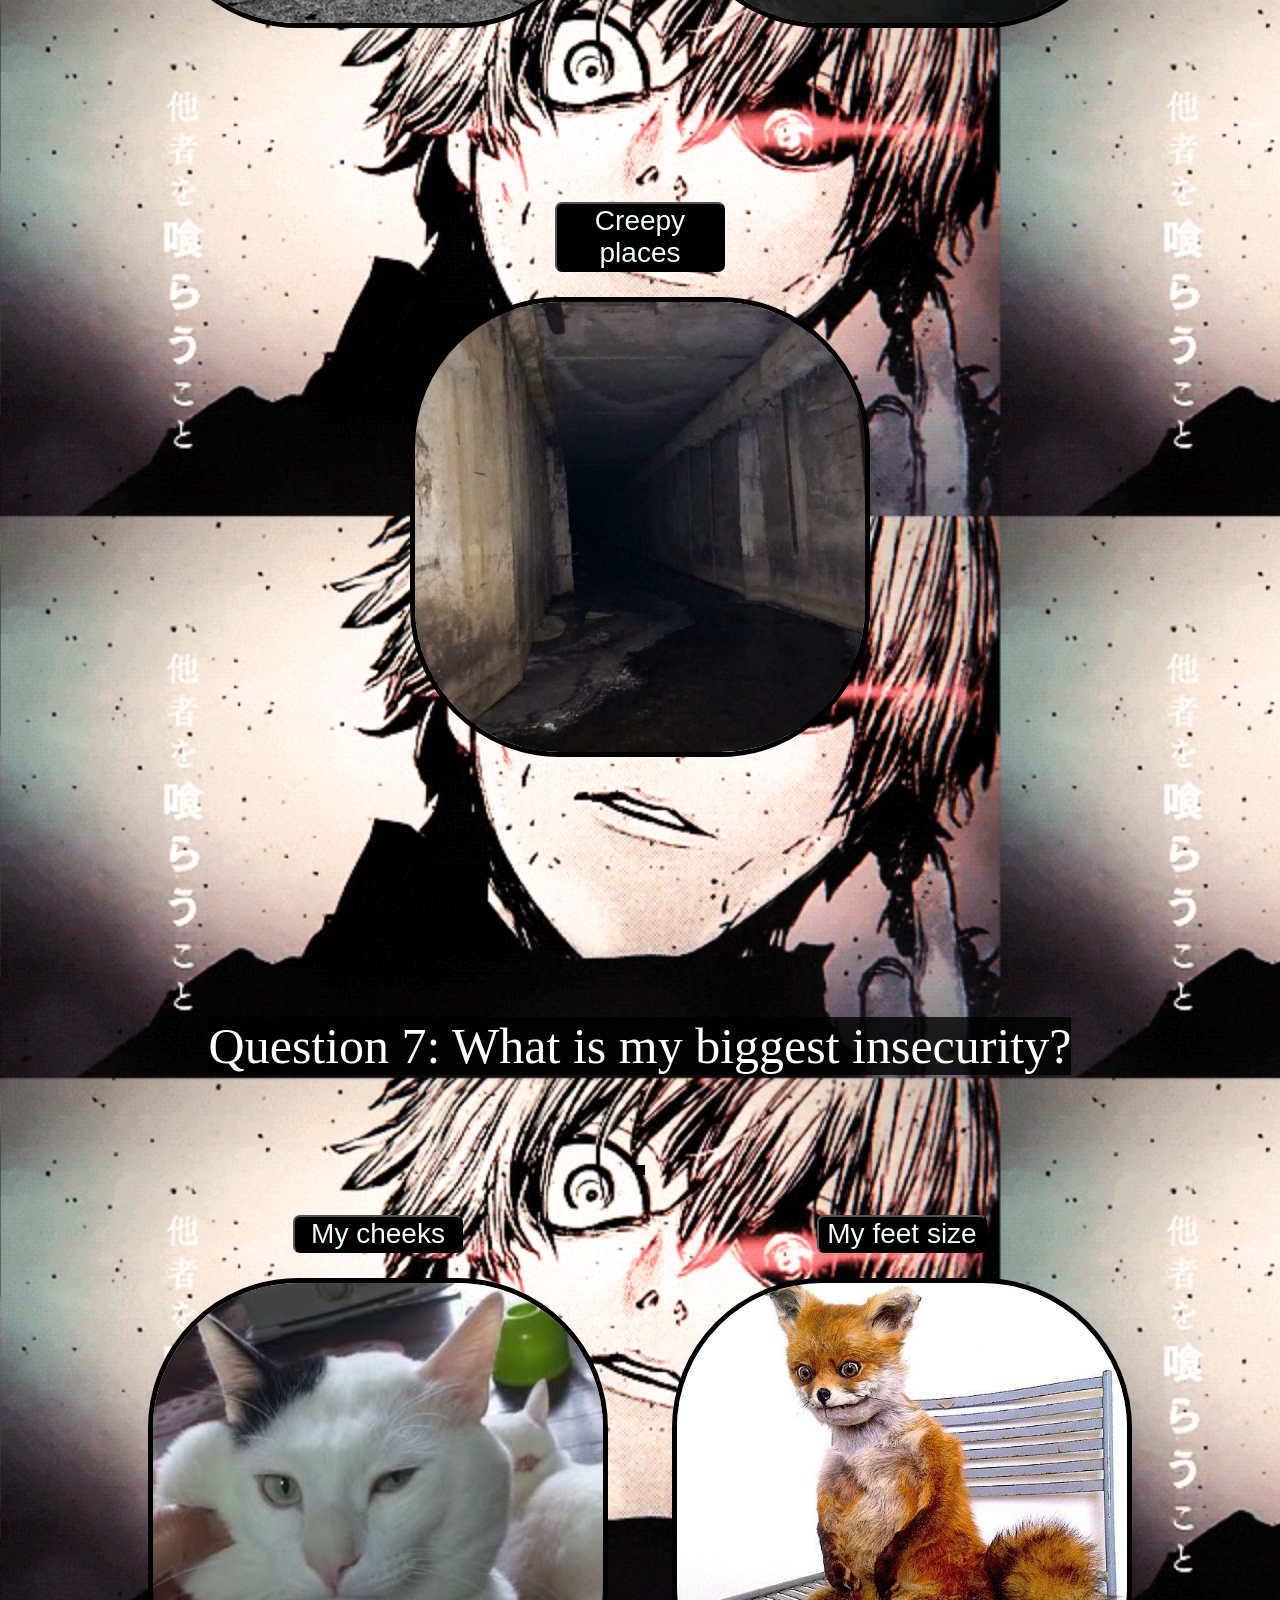
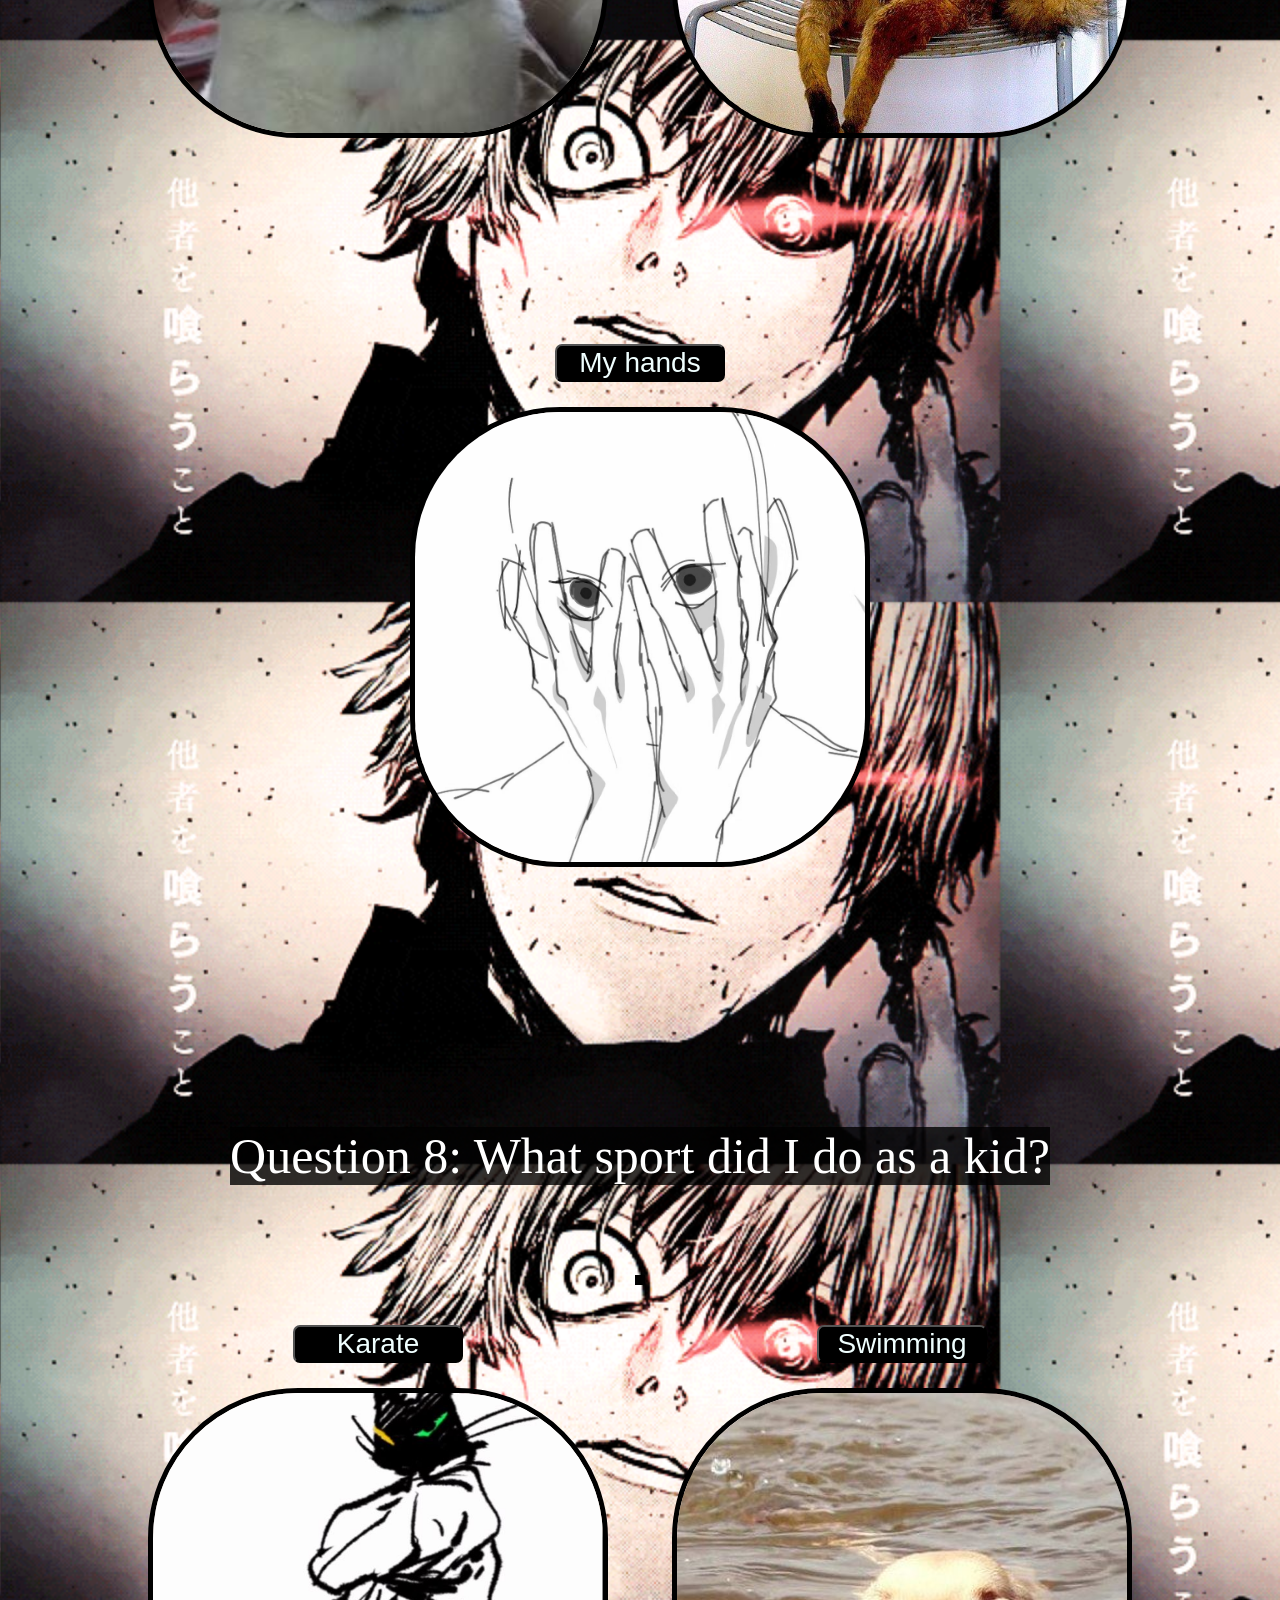
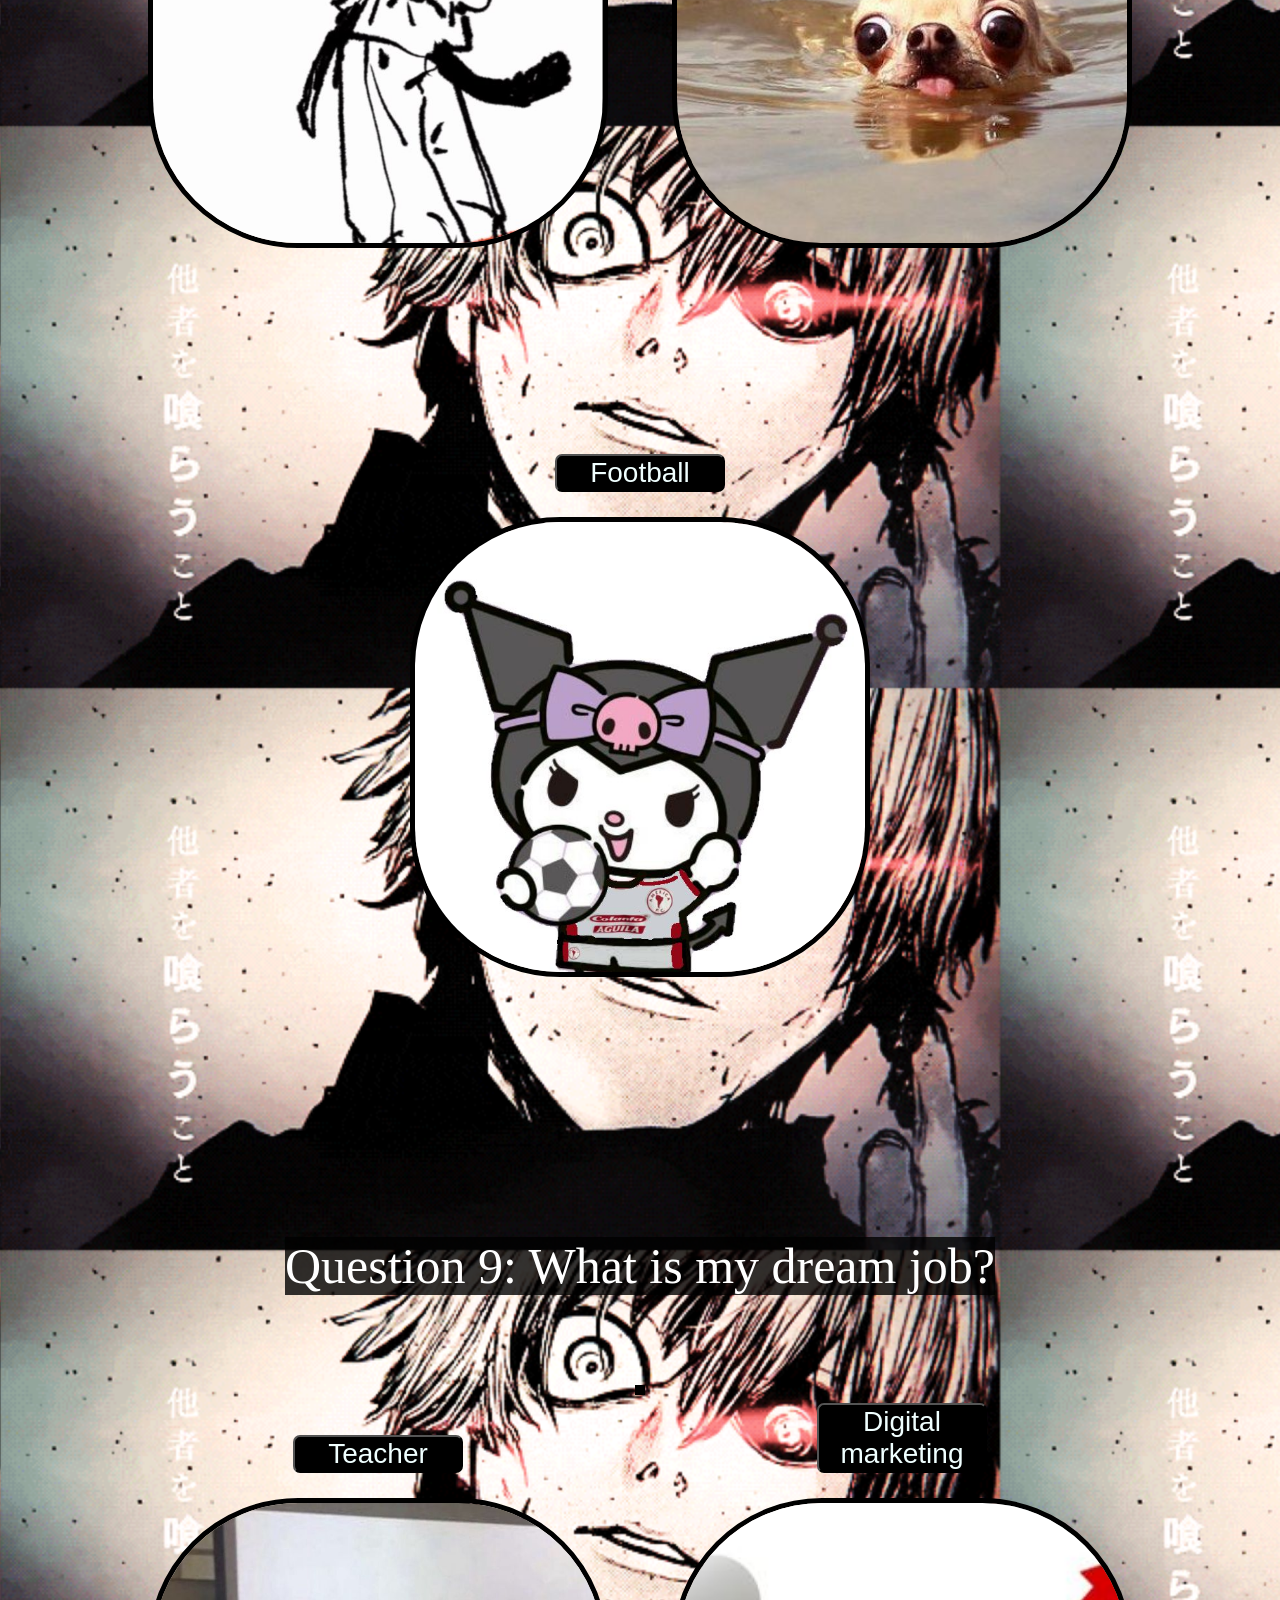
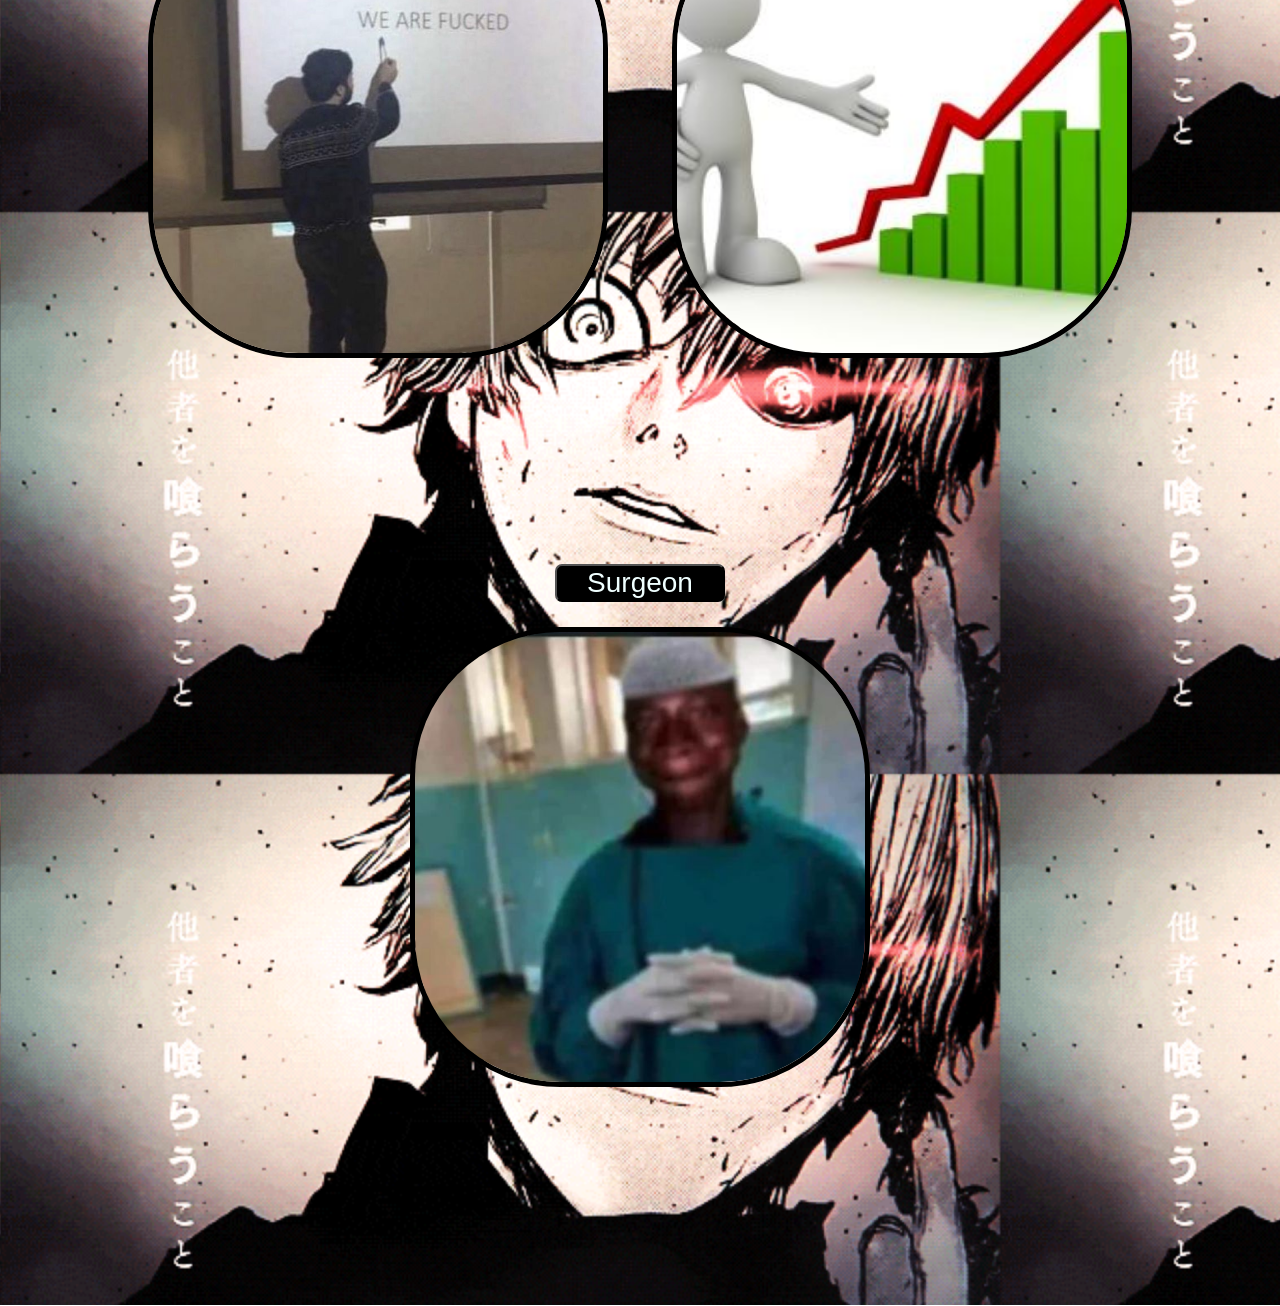
==== commit 2e89f337: "resultss" ====
--- a/index.html
+++ b/index.html
@@ -397,6 +397,14 @@
             document.getElementById('result9').textContent = 'WRONG! the correct answer is Surgeon! ';
             document.getElementById('result9').style.color = 'red';
         }
+
+//Save score and redirect after 3 seconds
+localStorage.setItem('score',score);
+localStorage.setItem('total',9);
+setTimeout(function(){
+    window.location.href='results.html';
+}, 3000);
+
     }
 
 
--- a/style.css
+++ b/style.css
@@ -1,60 +1,59 @@
-
-h1{
-    
+h1 {
+
     font-family: 'Segoe UI';
     font-size: 70px;
     text-shadow: 3px 4px 0 rgb(255, 255, 255);
-    
-}
-
-h2{
+
+}
+
+h2 {
     font-size: 30px;
-   text-shadow: 1px 2px 0 white;
+    text-shadow: 1px 2px 0 white;
     margin-top: -50px;
     font-family: monospace;
-    font-style:normal;
-}
-
-.patata{
-     background-color: rgb(6, 5, 5);
-     color:white;
-     font-size: 50px;
+    font-style: normal;
+}
+
+.patata {
+    background-color: rgb(6, 5, 5);
+    color: white;
+    font-size: 50px;
     background-color: rgba(0, 0, 0, 0.8);
-    display:inline-block;
-   
-}
-
-.hey{
-     font-size: 20px;
-}
-
-body{
-    text-align: center;
-}
-
-
-.option{
+    display: inline-block;
+
+}
+
+.hey {
+    font-size: 20px;
+}
+
+body {
+    text-align: center;
+}
+
+
+.option {
     display: inline-block;
     text-align: center;
     margin: 10px;
-   
-}
-
-.option img{
+
+}
+
+.option img {
     display: block;
     width: 450px;
     height: 450px;
-     margin-top: 70px;
+    margin-top: 70px;
     margin: 20px;
     object-fit: cover;
     border-radius: 150px;
-   border:solid 5px black;
-   margin-bottom: 200px;
-   
-   
-}
-
-.option button{
+    border: solid 5px black;
+    margin-bottom: 200px;
+
+
+}
+
+.option button {
     margin-bottom: 5px;
     width: 170px;
     font-size: 28px;
@@ -63,113 +62,161 @@
     border-radius: 7px;
 }
 
-p{
+p {
     font-size: 40px;
-    
-}
-
-button{
-     margin-bottom: 20px;
+
+}
+
+button {
+    margin-bottom: 20px;
     width: 170px;
     font-size: 28px;
     margin-top: -200px;
     margin-bottom: 100px;
-    background-color:darkslategray;
+    background-color: darkslategray;
     color: aliceblue;
-    
-}
-
-body{
+
+}
+
+body {
     background-image: url('./Assets/giphy.gif');
     background-size: 1000px;
-    
-   
-}
-
-#result{
-    display: inline-block;
-    padding: 5px;
-    background-color: black;
-    text-align: center;
-}
-
-#result2{
-    display: inline-block;
-    padding: 5px;
-    background-color: black;
-    text-align: center;
-}
-
-#result3{
-    display: inline-block;
-    padding: 5px;
-    background-color: black;
-    text-align: center;
-}
-
-#result4{
-    display: inline-block;
-    padding: 5px;
-    background-color: black;
-    text-align: center;
-}
-
-#result5{
-    display: inline-block;
-    padding: 5px;
-    background-color: black;
-    text-align: center;
-}
-
-#result6{
-    display: inline-block;
-    padding: 5px;
-    background-color: black;
-    text-align: center;
-}
-
-#result7{
-    display: inline-block;
-    padding: 5px;
-    background-color: black;
-    text-align: center;
-}
-
-#result8{
-    display: inline-block;
-    padding: 5px;
-    background-color: black;
-    text-align: center;
-}
-
-
-#result9{
-    display: inline-block;
-    padding: 5px;
-    background-color: black;
-    text-align: center;
-}
-
-
-@media(max-width: 600px) {
-    .option img{
-        width:90px;
-        height:90px;
-    }
-
-   .option button{
-    width: 90px;
-    font-size: 11px;
-   } 
-
-   h1{
-    font-size: 24px;
-   }
-
-   .option{
-    margin: 5px;
-   }
-   .patata{
-    font-size: 16px;
-   }
+
+
+}
+
+#result {
+    display: inline-block;
+    padding: 5px;
+    background-color: black;
+    text-align: center;
+}
+
+#result2 {
+    display: inline-block;
+    padding: 5px;
+    background-color: black;
+    text-align: center;
+}
+
+#result3 {
+    display: inline-block;
+    padding: 5px;
+    background-color: black;
+    text-align: center;
+}
+
+#result4 {
+    display: inline-block;
+    padding: 5px;
+    background-color: black;
+    text-align: center;
+}
+
+#result5 {
+    display: inline-block;
+    padding: 5px;
+    background-color: black;
+    text-align: center;
+}
+
+#result6 {
+    display: inline-block;
+    padding: 5px;
+    background-color: black;
+    text-align: center;
+}
+
+#result7 {
+    display: inline-block;
+    padding: 5px;
+    background-color: black;
+    text-align: center;
+}
+
+#result8 {
+    display: inline-block;
+    padding: 5px;
+    background-color: black;
+    text-align: center;
+}
+
+
+#result9 {
+    display: inline-block;
+    padding: 5px;
+    background-color: black;
+    text-align: center;
+}
+
+
+@media (max-width:600px) {
+    .option img {
+        width: 200px;
+        height: 200px;
+        margin: -5px;
+        border-radius: 70px;
+        margin-bottom: 40px;
+        border: solid 2px black;
+    }
+
+    .option button {
+        width: 110px;
+        font-size: 25px;
+        margin-bottom: 20px;
+    }
+
+    h1 {
+        font-size: 50px;
+    }
+
+    h2 {
+        margin-top: 3px;
+        font-size: 30;
+    }
+
+    .patata {
+        font-size: 30px;
+        margin-top: 100px;
+    }
+
+    #result {
+        font-size: 25px;
+    }
+
+    #result2 {
+        font-size: 25px;
+    }
+
+    #result3 {
+        font-size: 25px;
+    }
+
+    #result4 {
+        font-size: 25px;
+    }
+
+    #result5 {
+        font-size: 25px;
+    }
+
+    #result6 {
+        font-size: 25px;
+    }
+
+    #result7 {
+        font-size: 25px;
+    }
+
+    #result8 {
+        font-size: 25px;
+    }
+
+    #result9 {
+        font-size: 25px;
+    }
+
+    body{
+        background-size: 600px;
+    }
 }
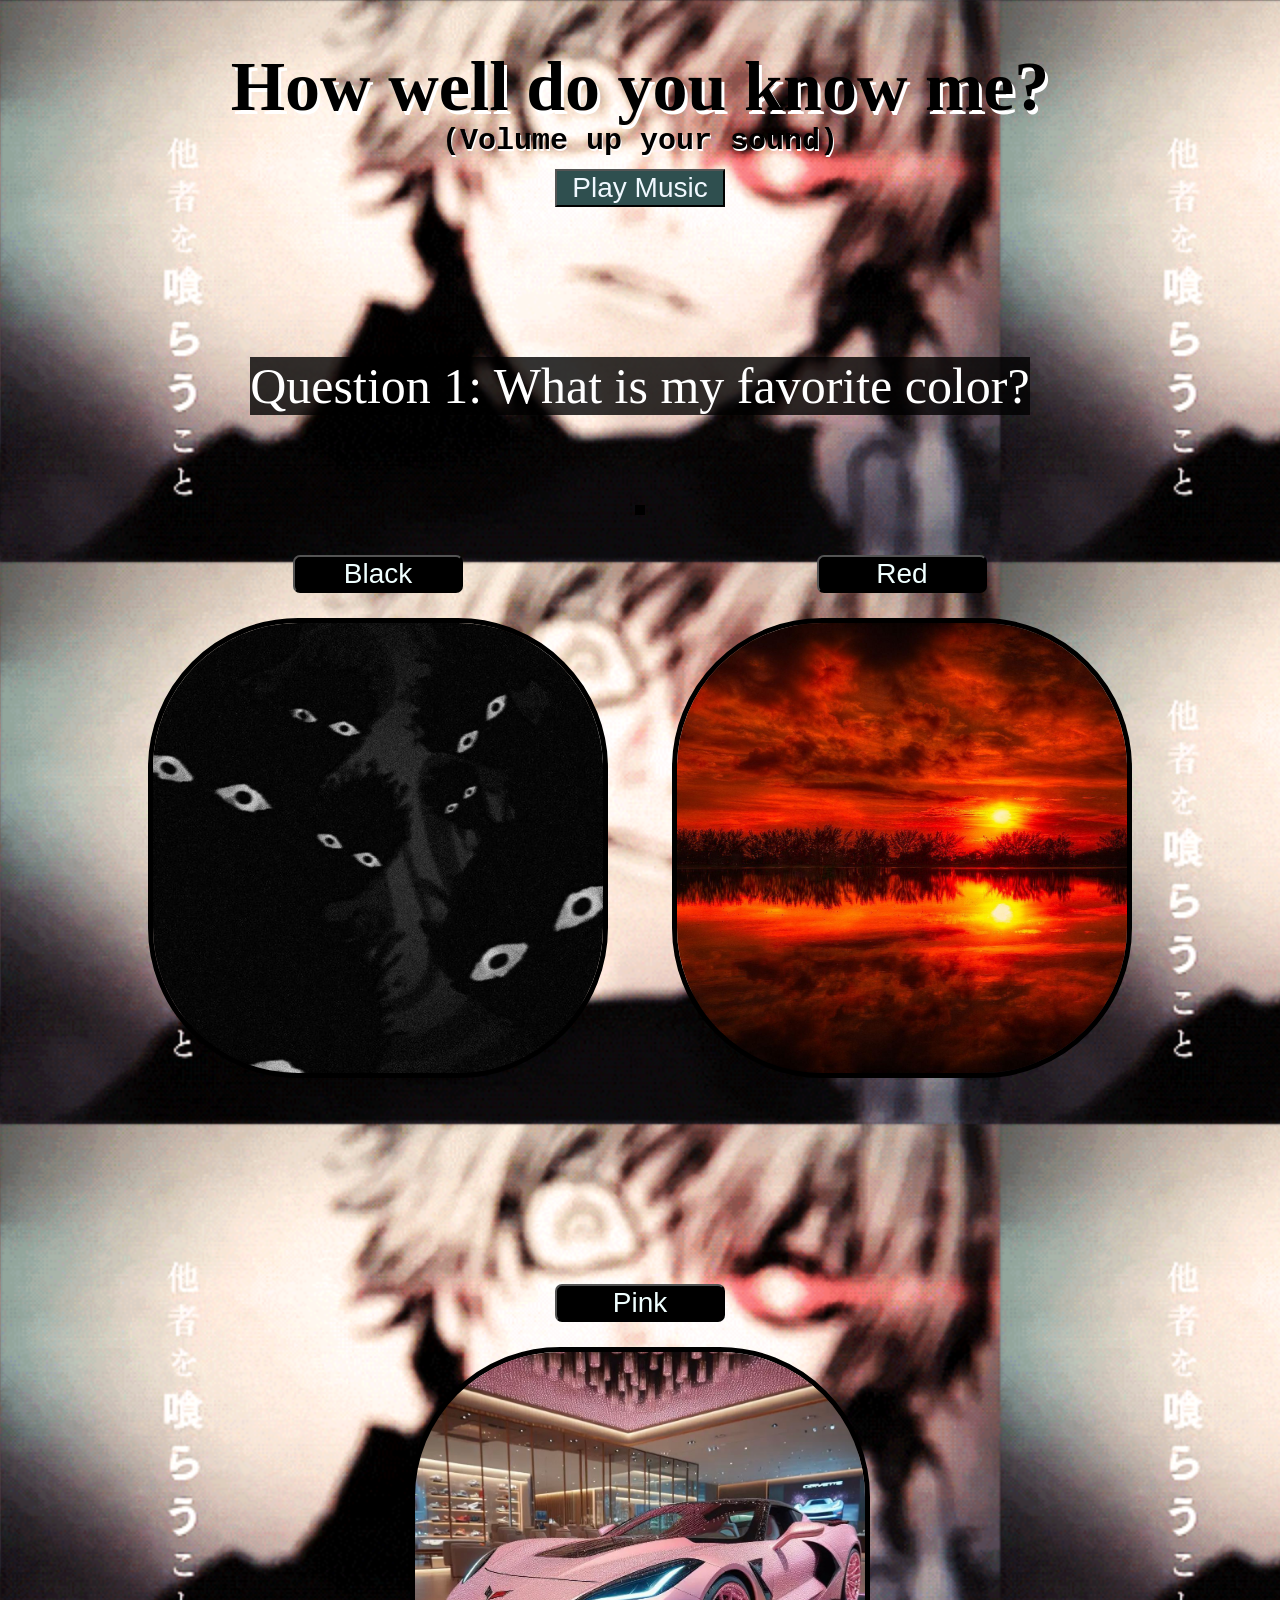
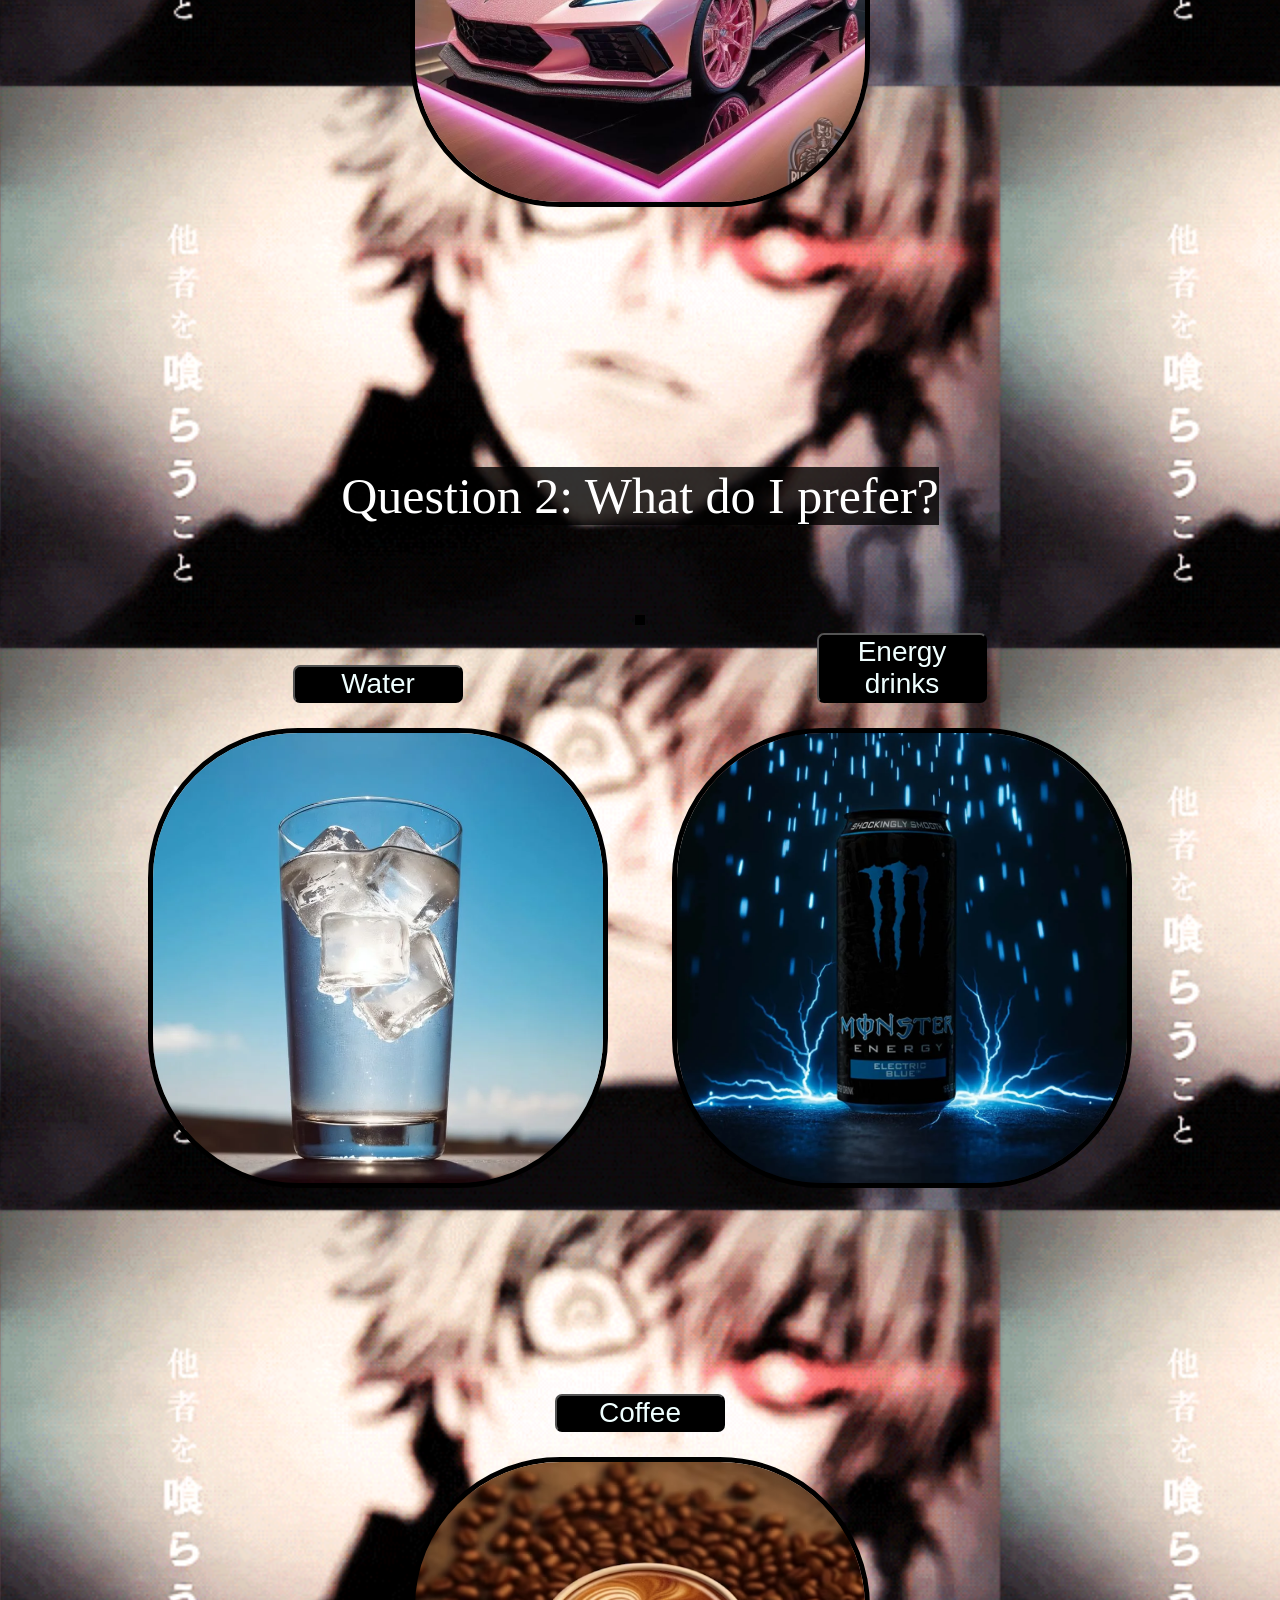
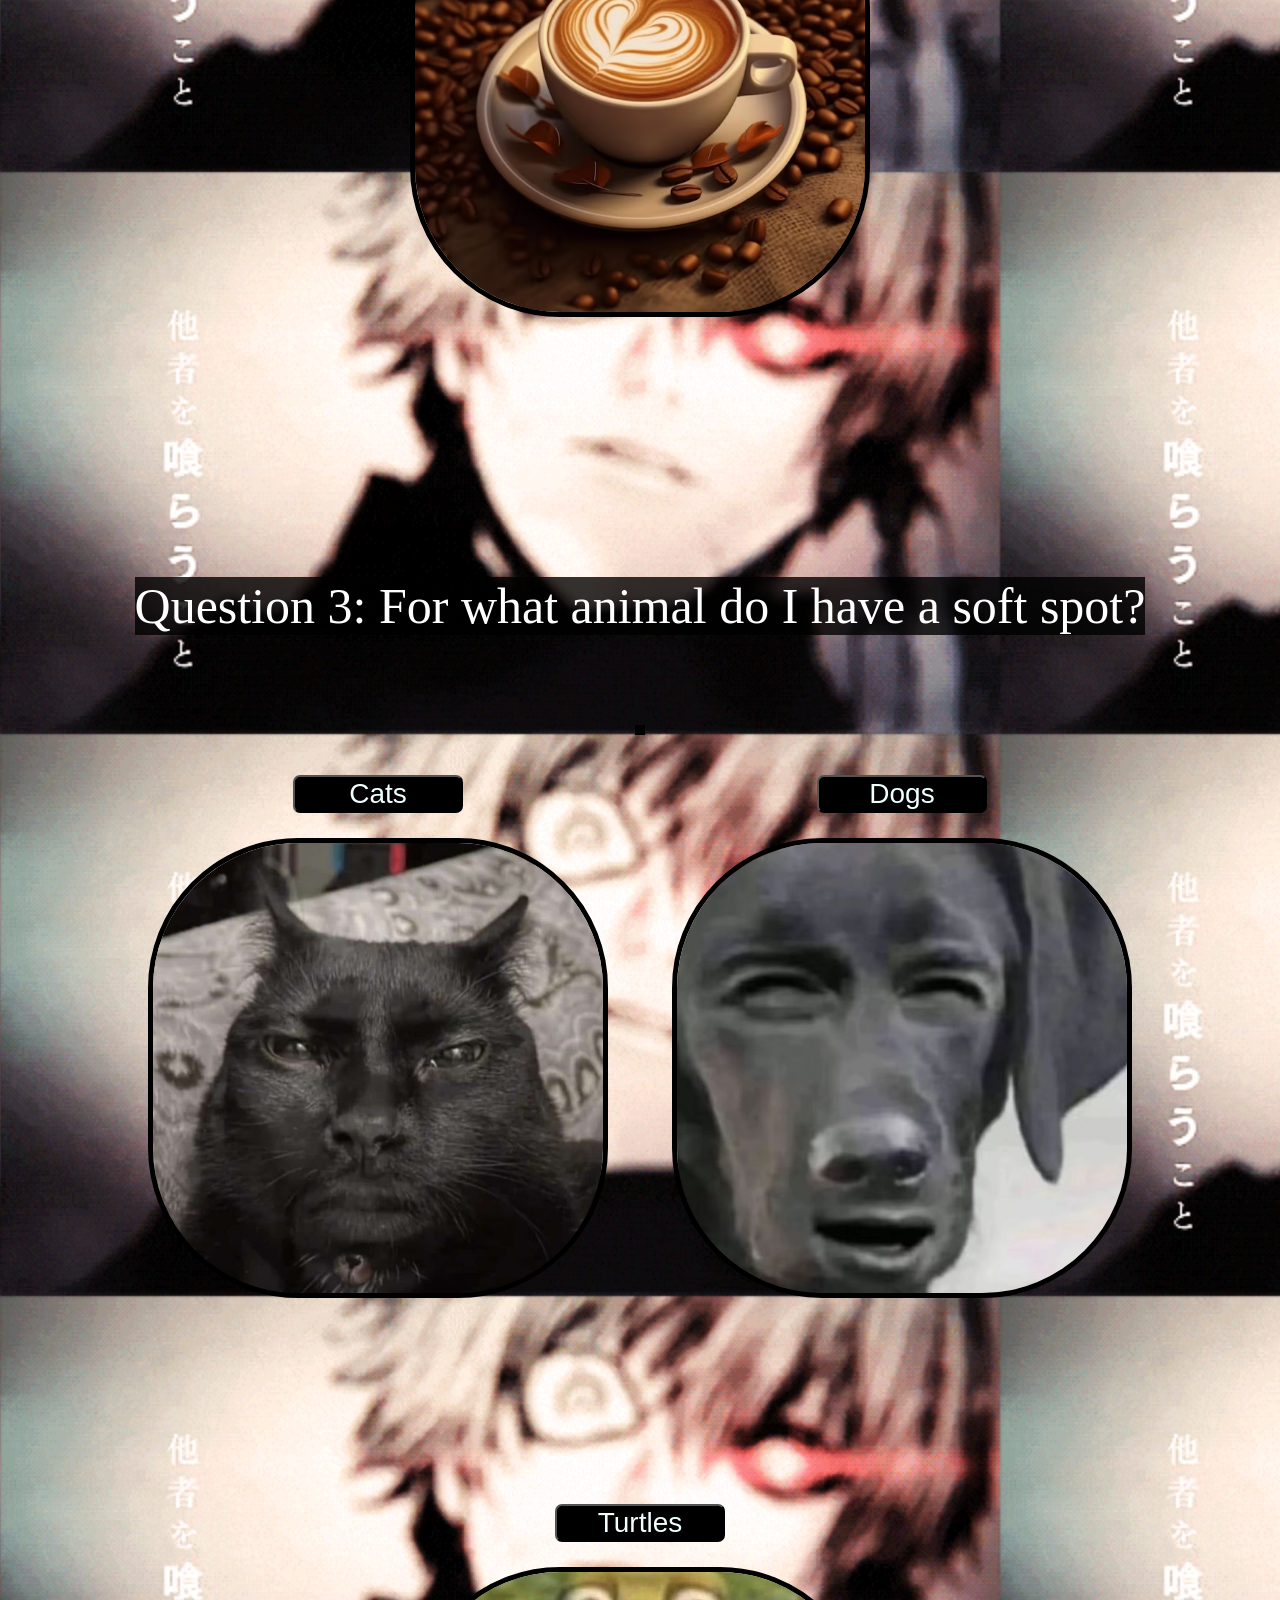
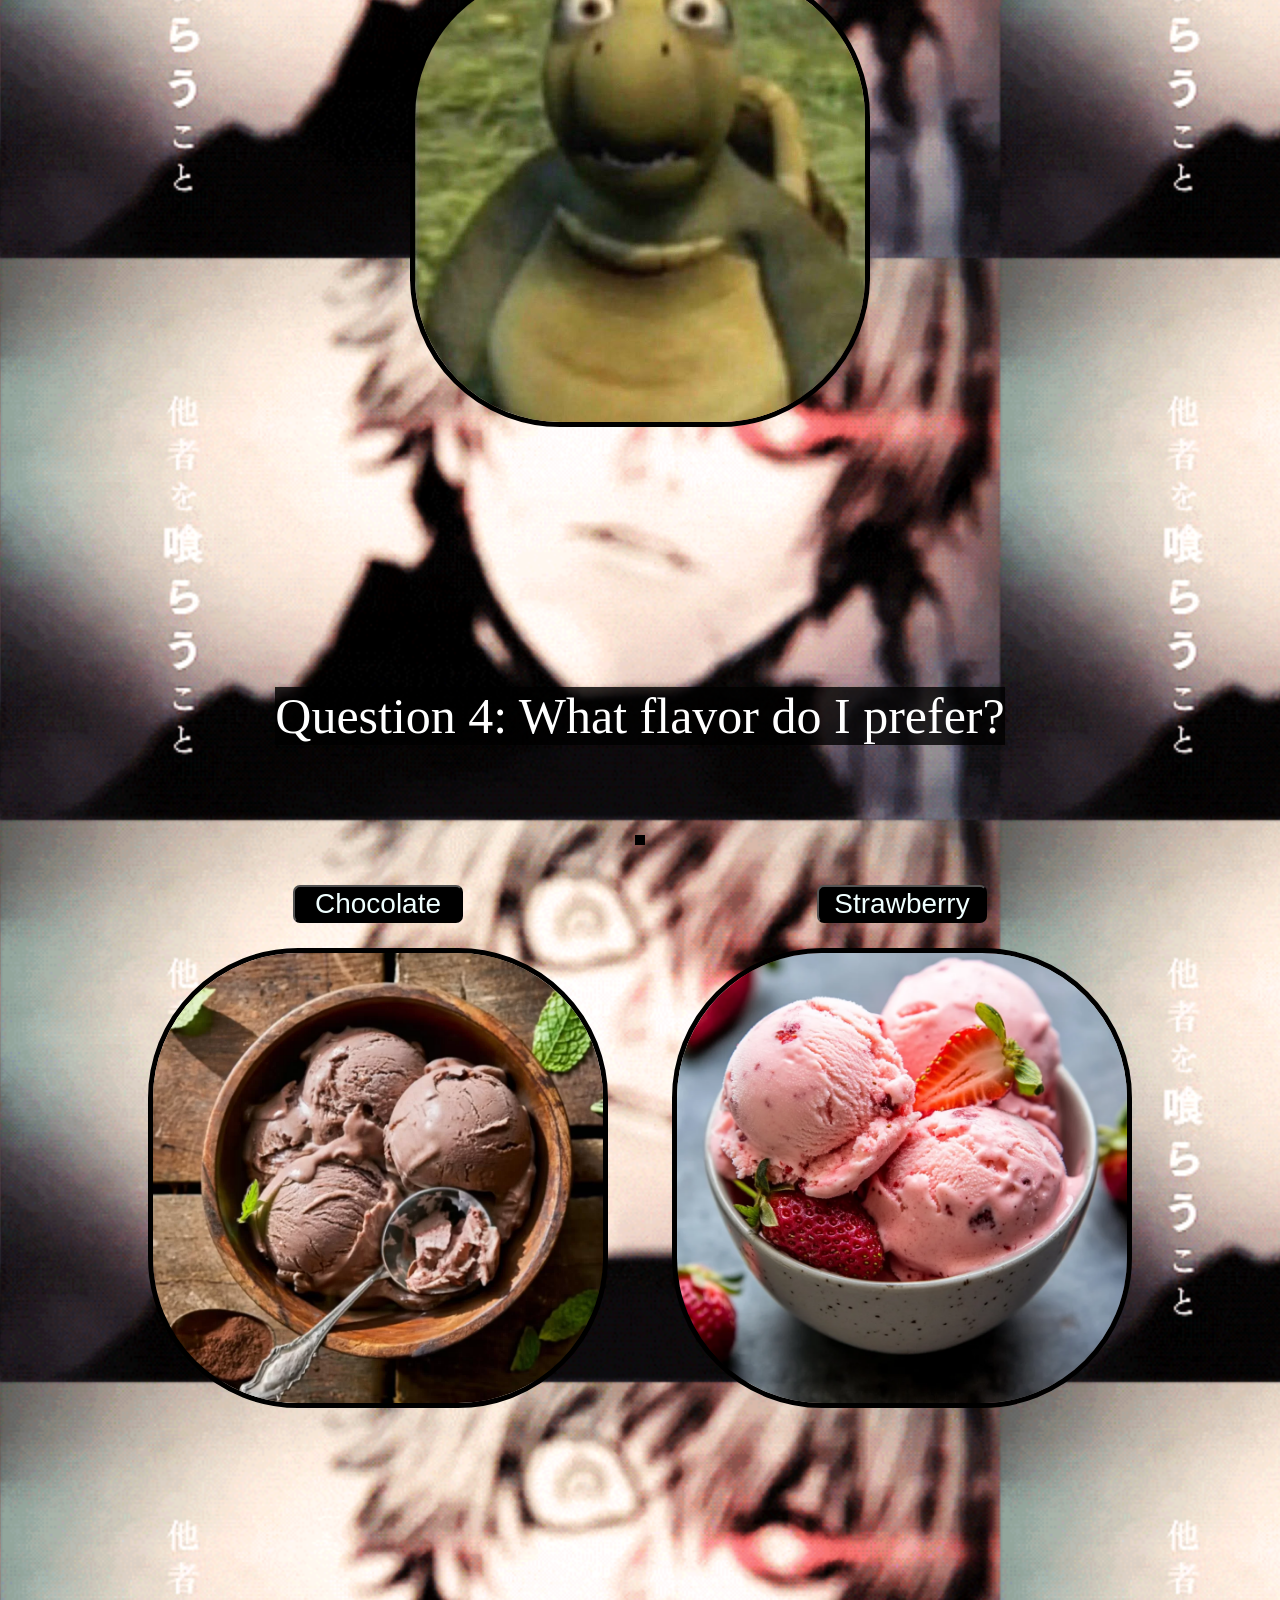
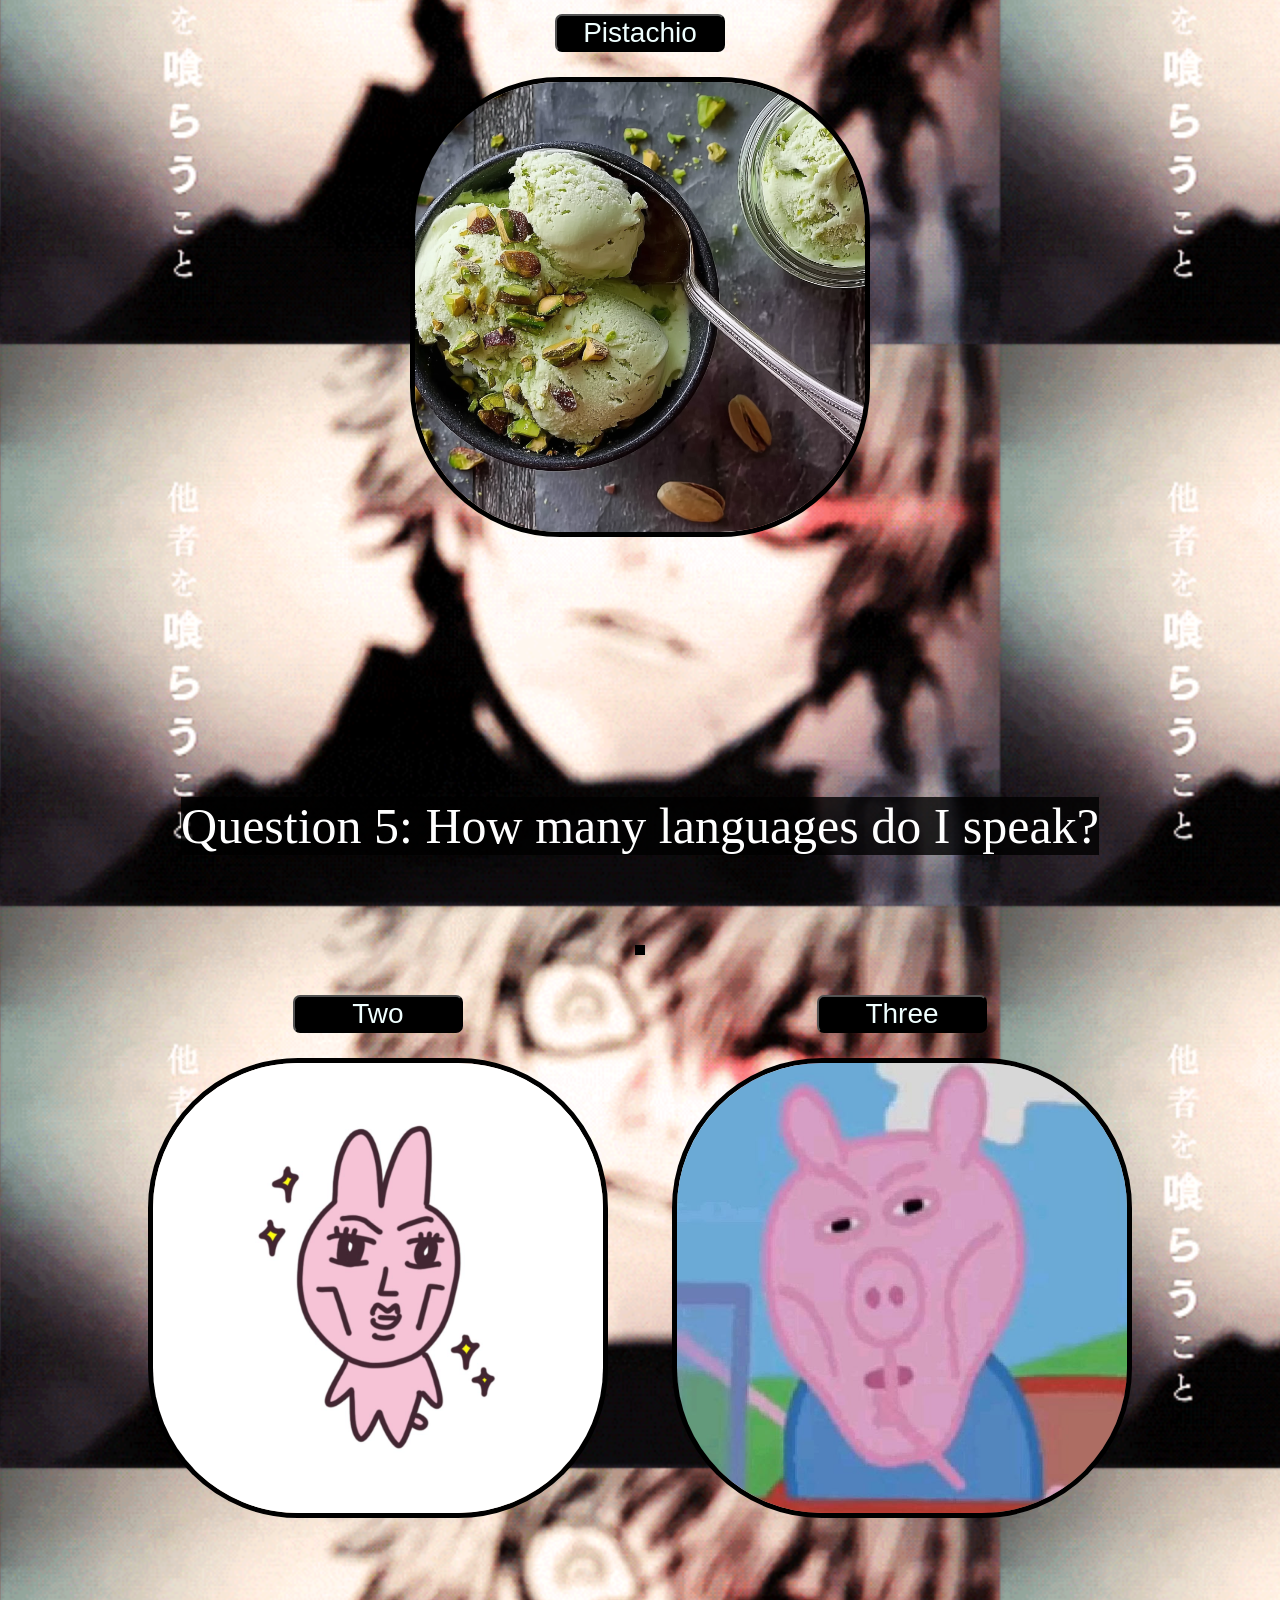
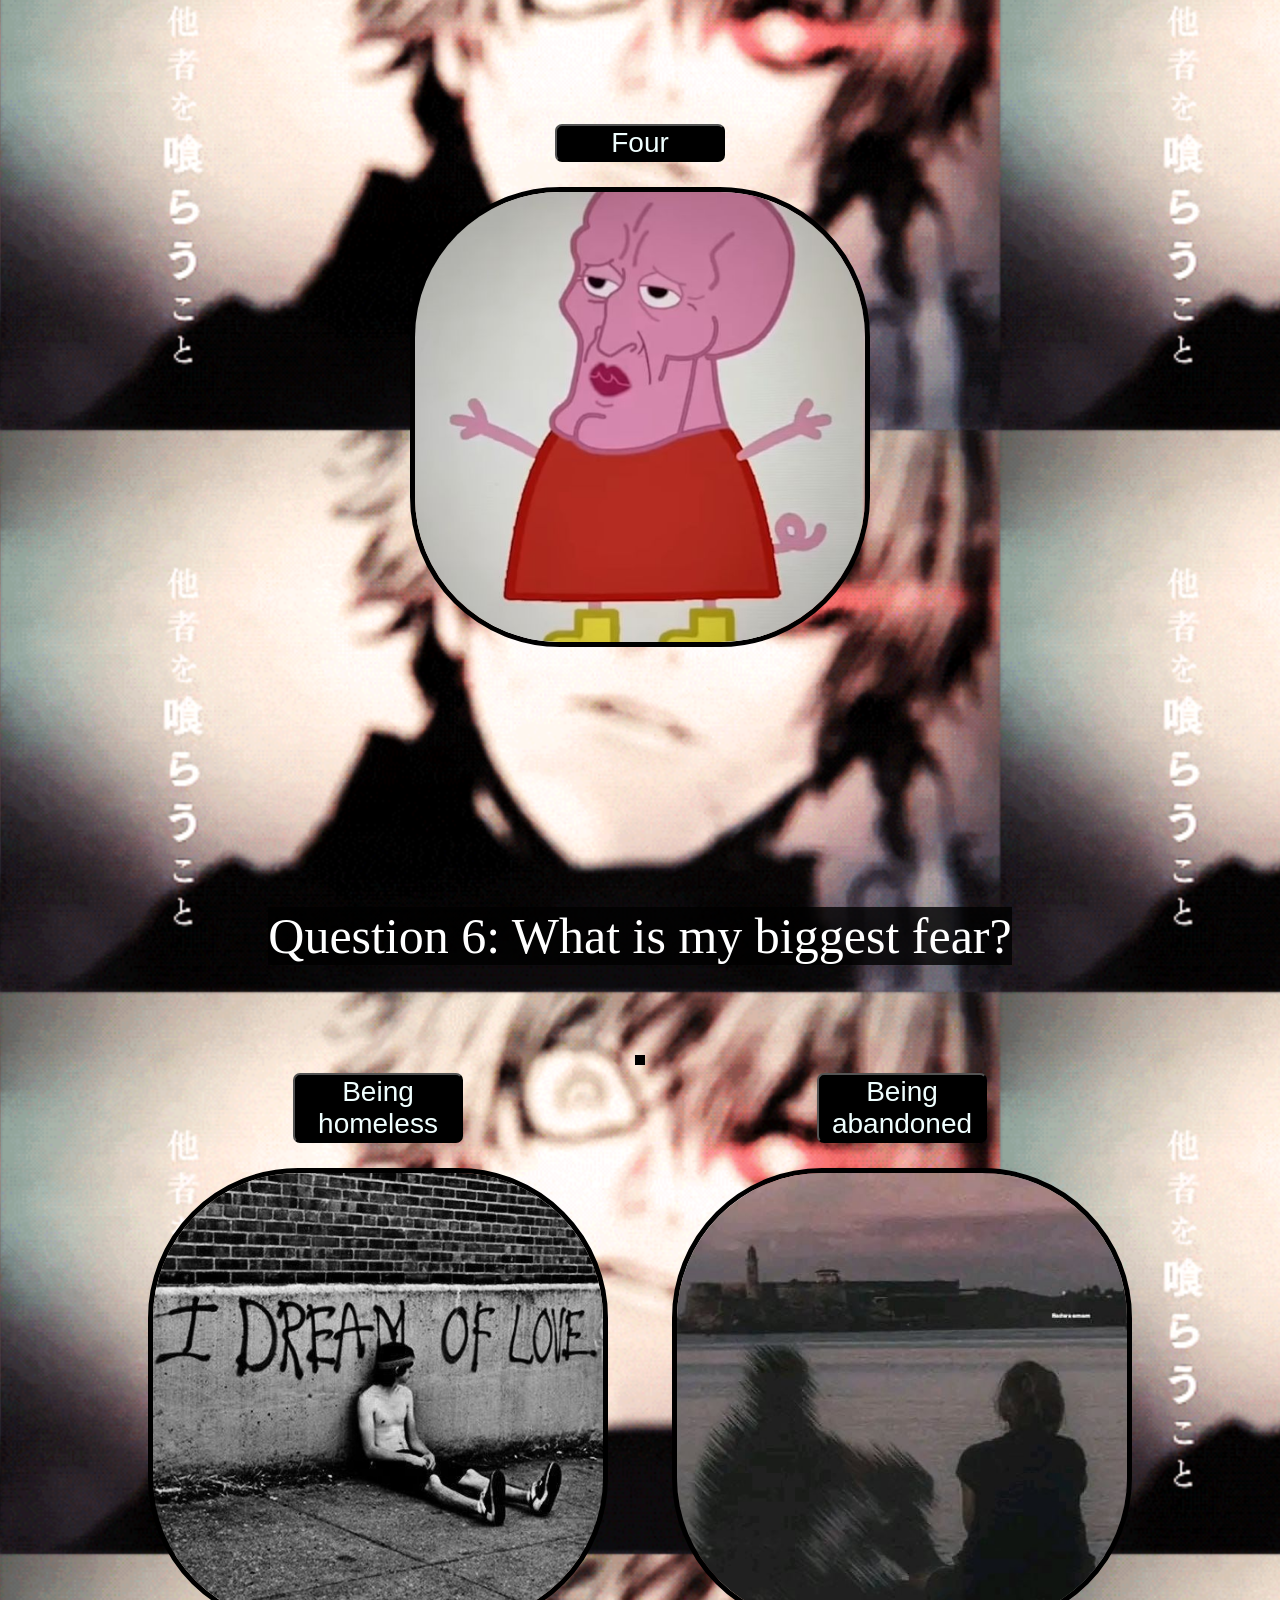
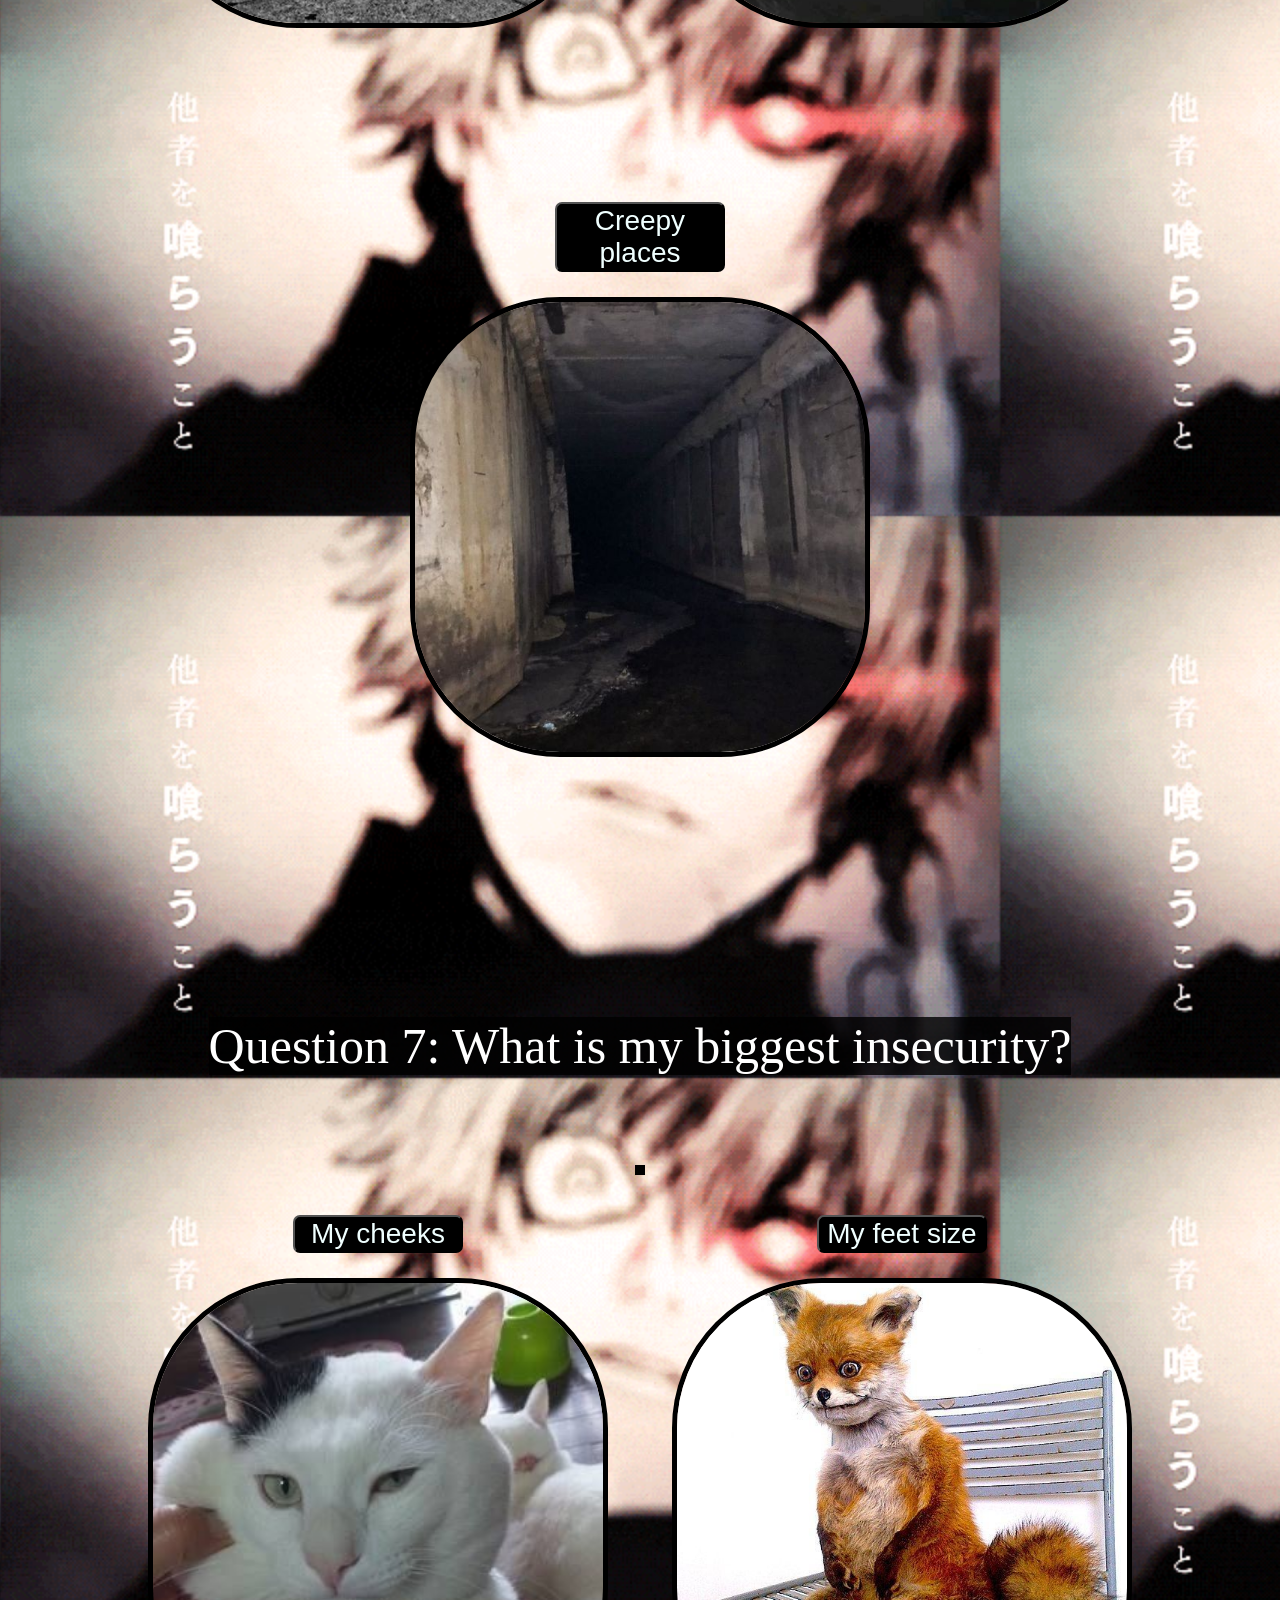
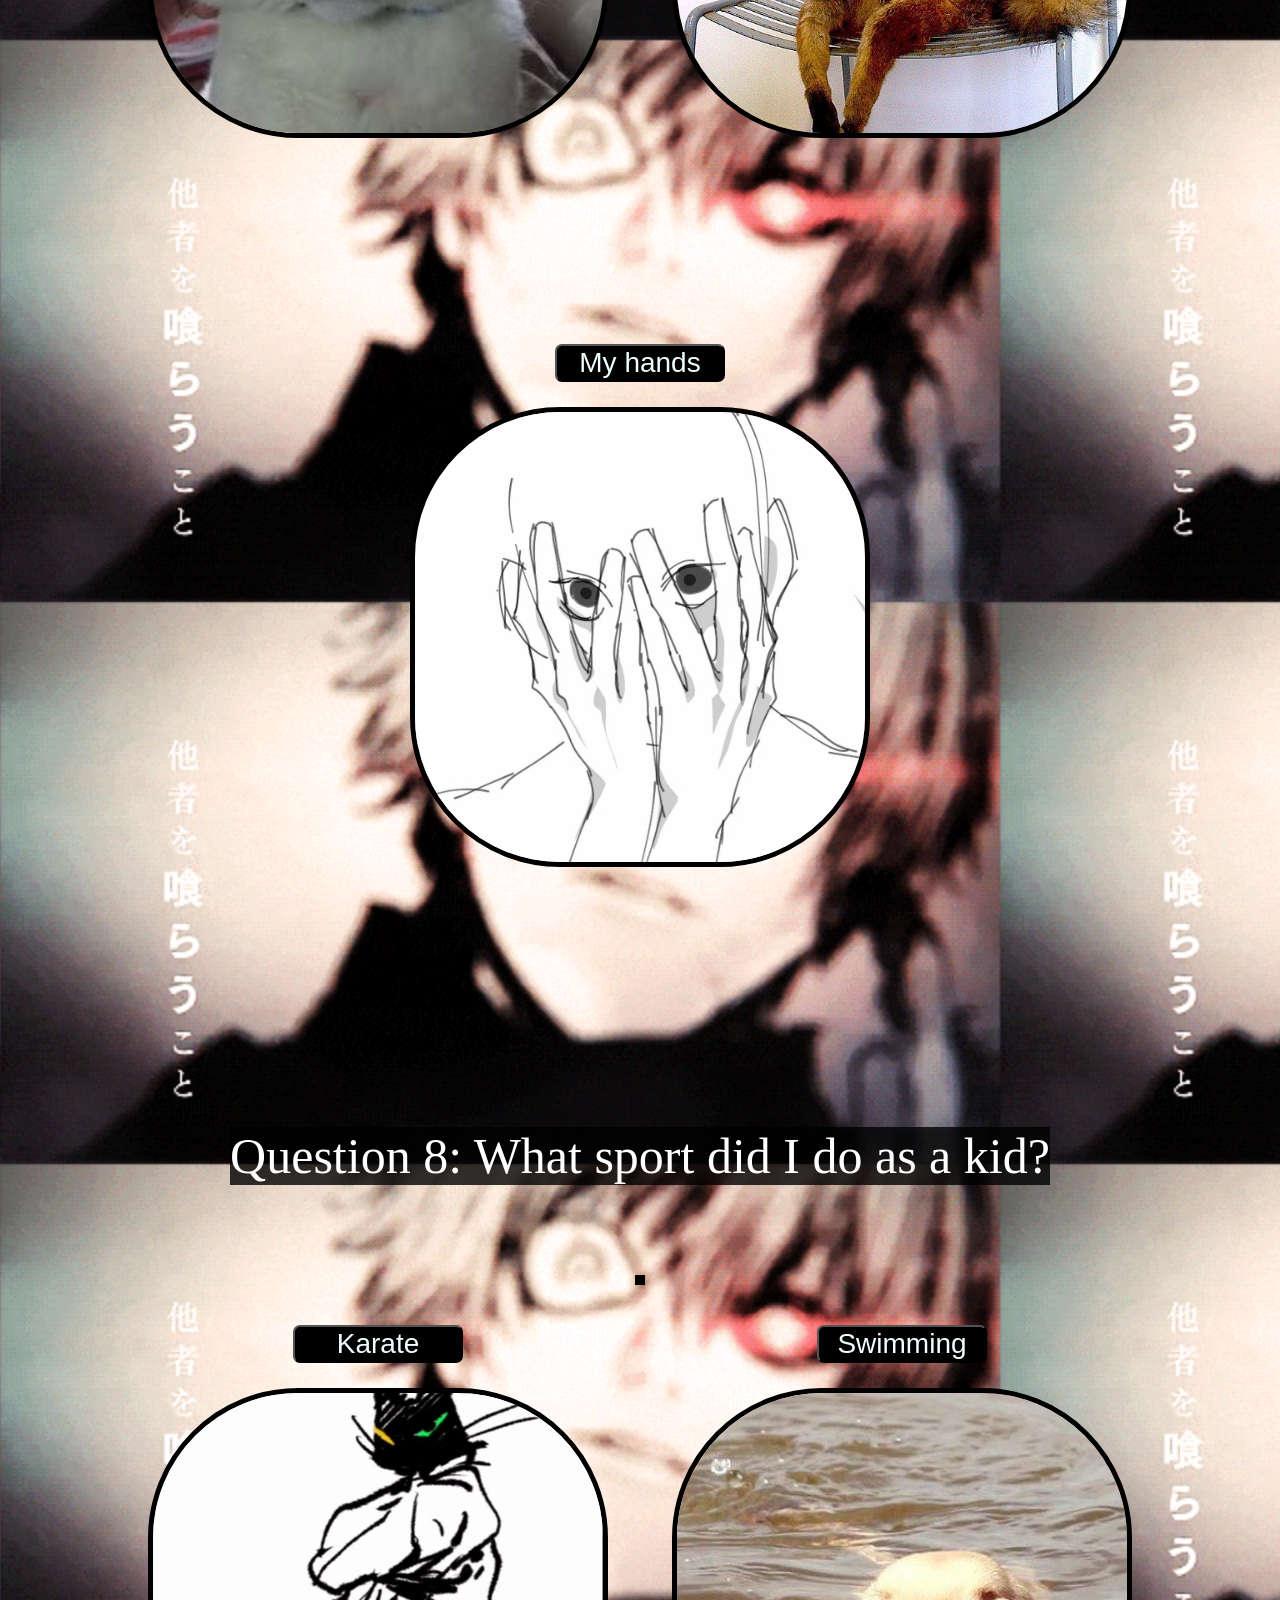
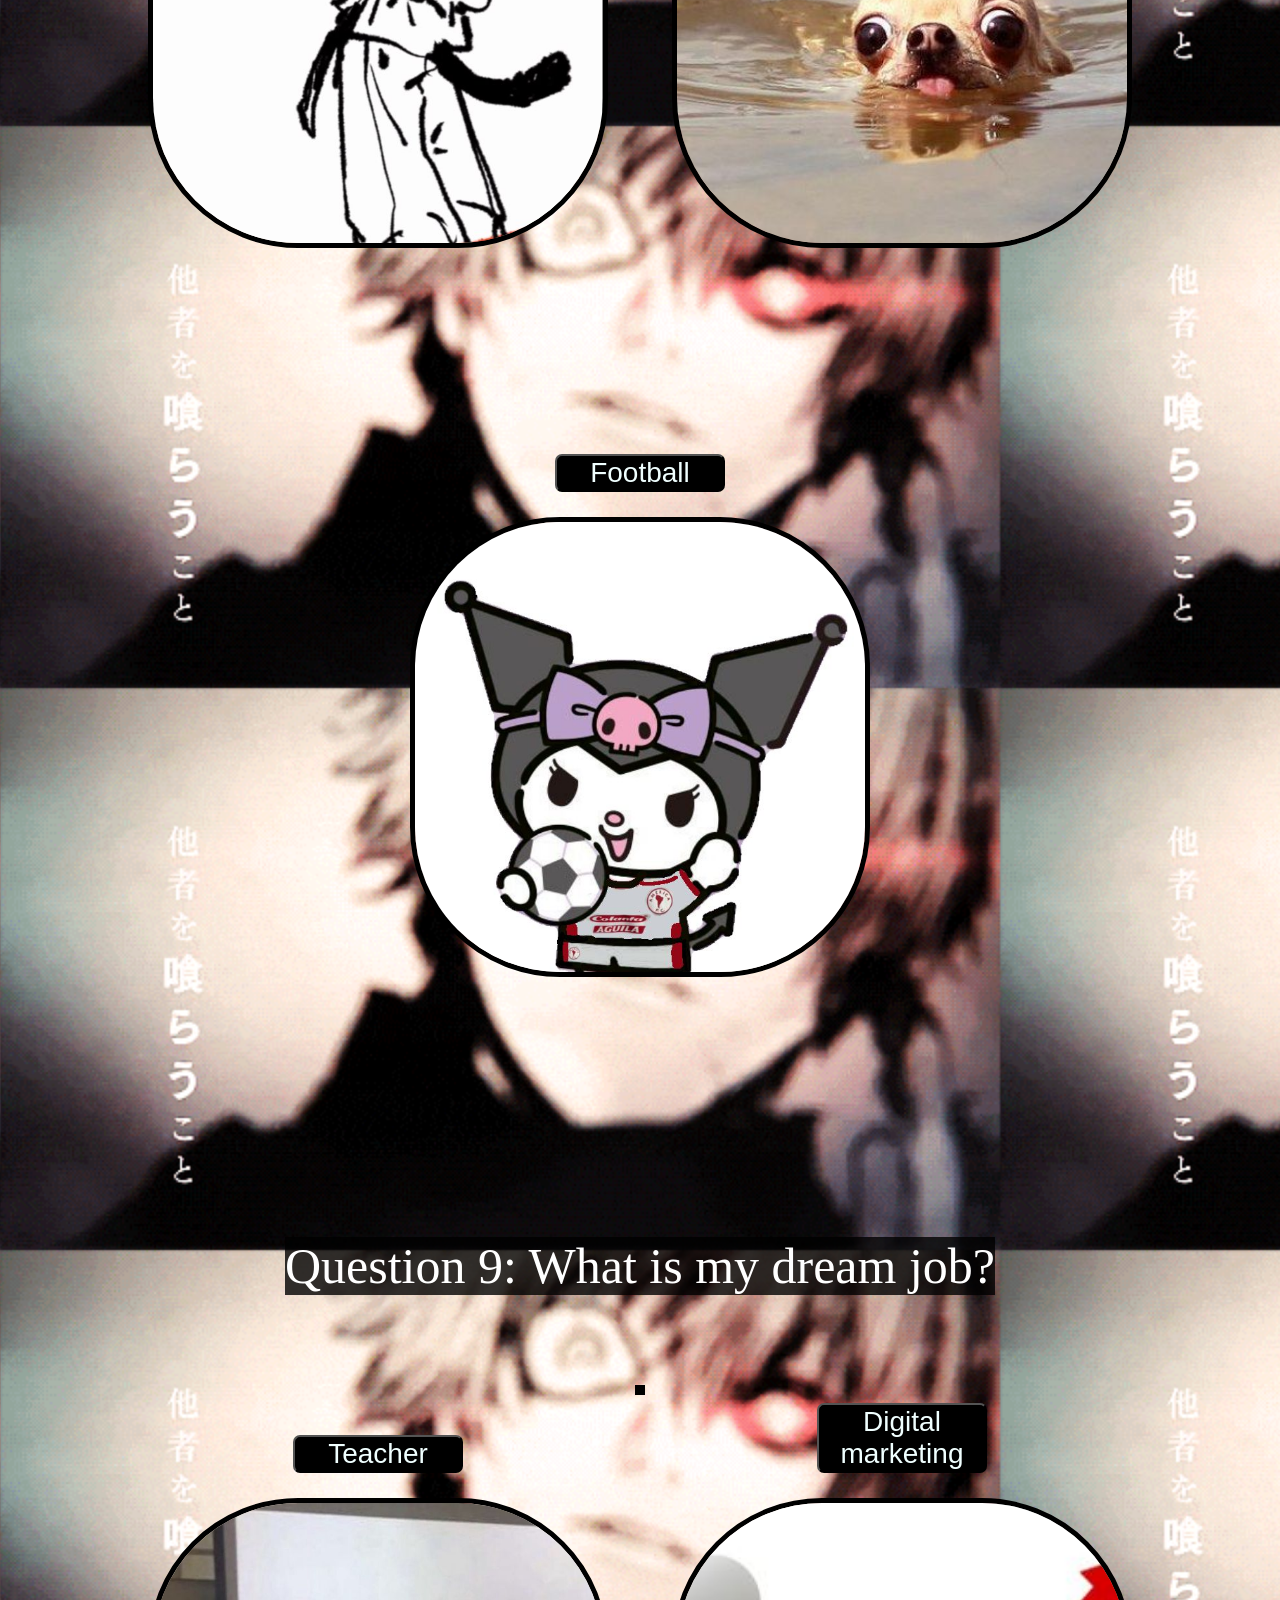
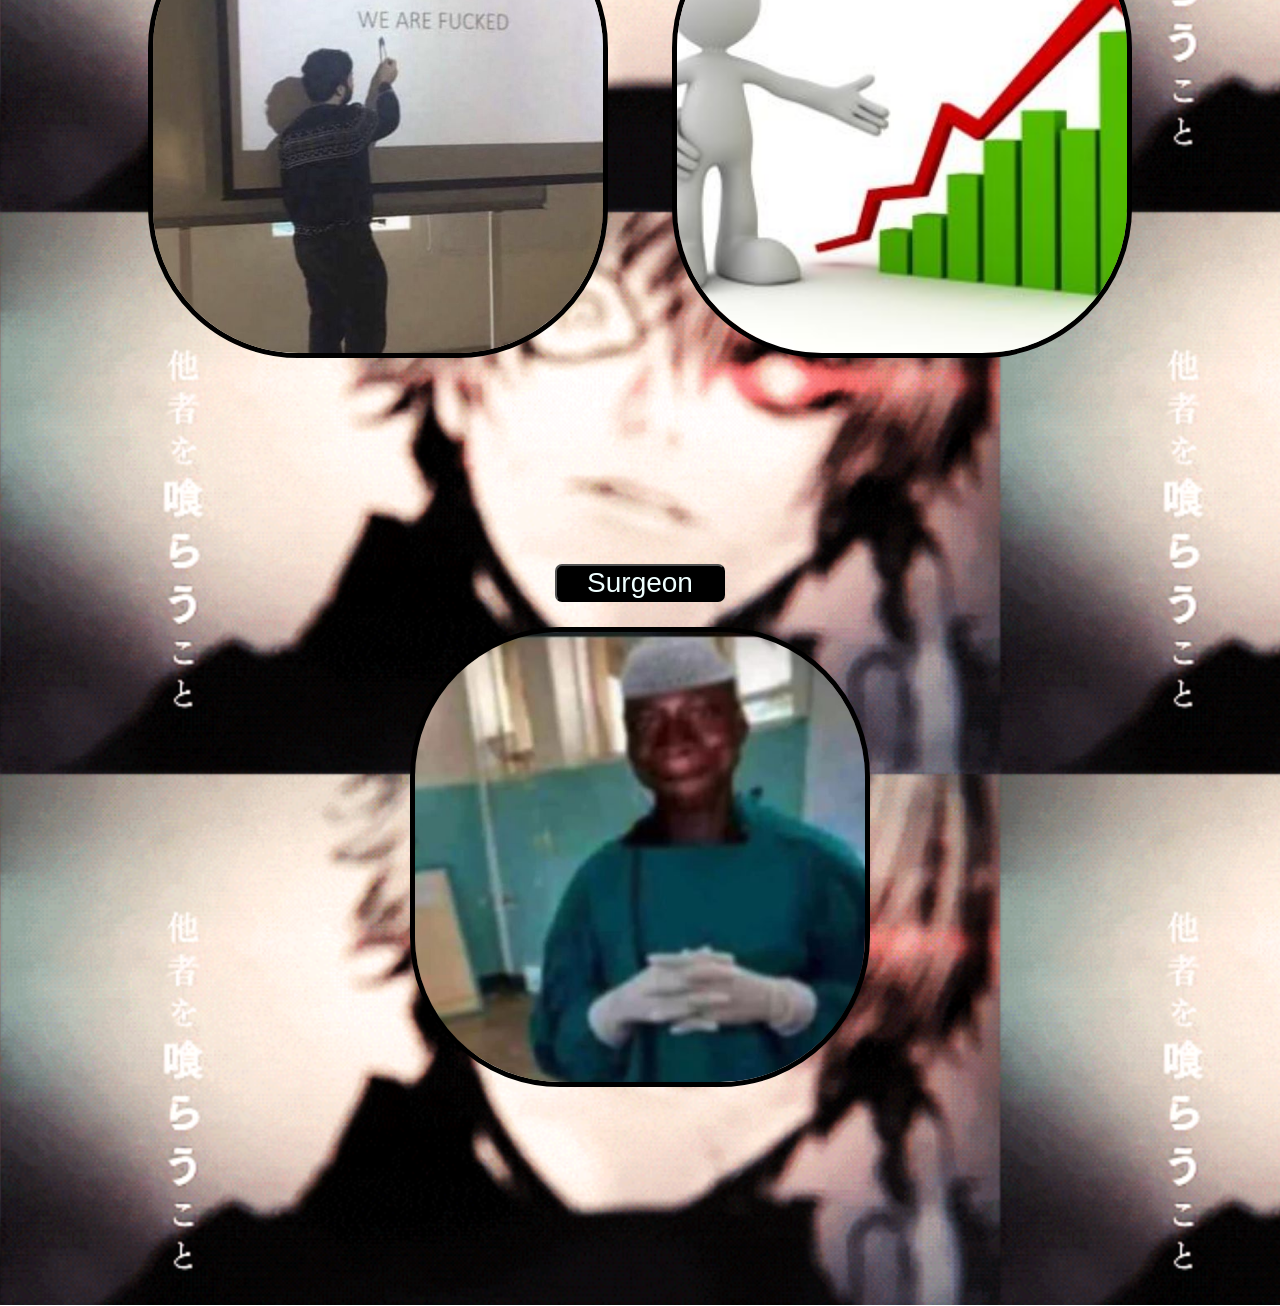
==== commit 6b870c53: "DONEEE" ====
--- a/index.html
+++ b/index.html
@@ -398,12 +398,12 @@
             document.getElementById('result9').style.color = 'red';
         }
 
-//Save score and redirect after 3 seconds
+//Save score and redirect after 2 seconds
 localStorage.setItem('score',score);
 localStorage.setItem('total',9);
 setTimeout(function(){
     window.location.href='results.html';
-}, 3000);
+}, 2000);
 
     }
 
